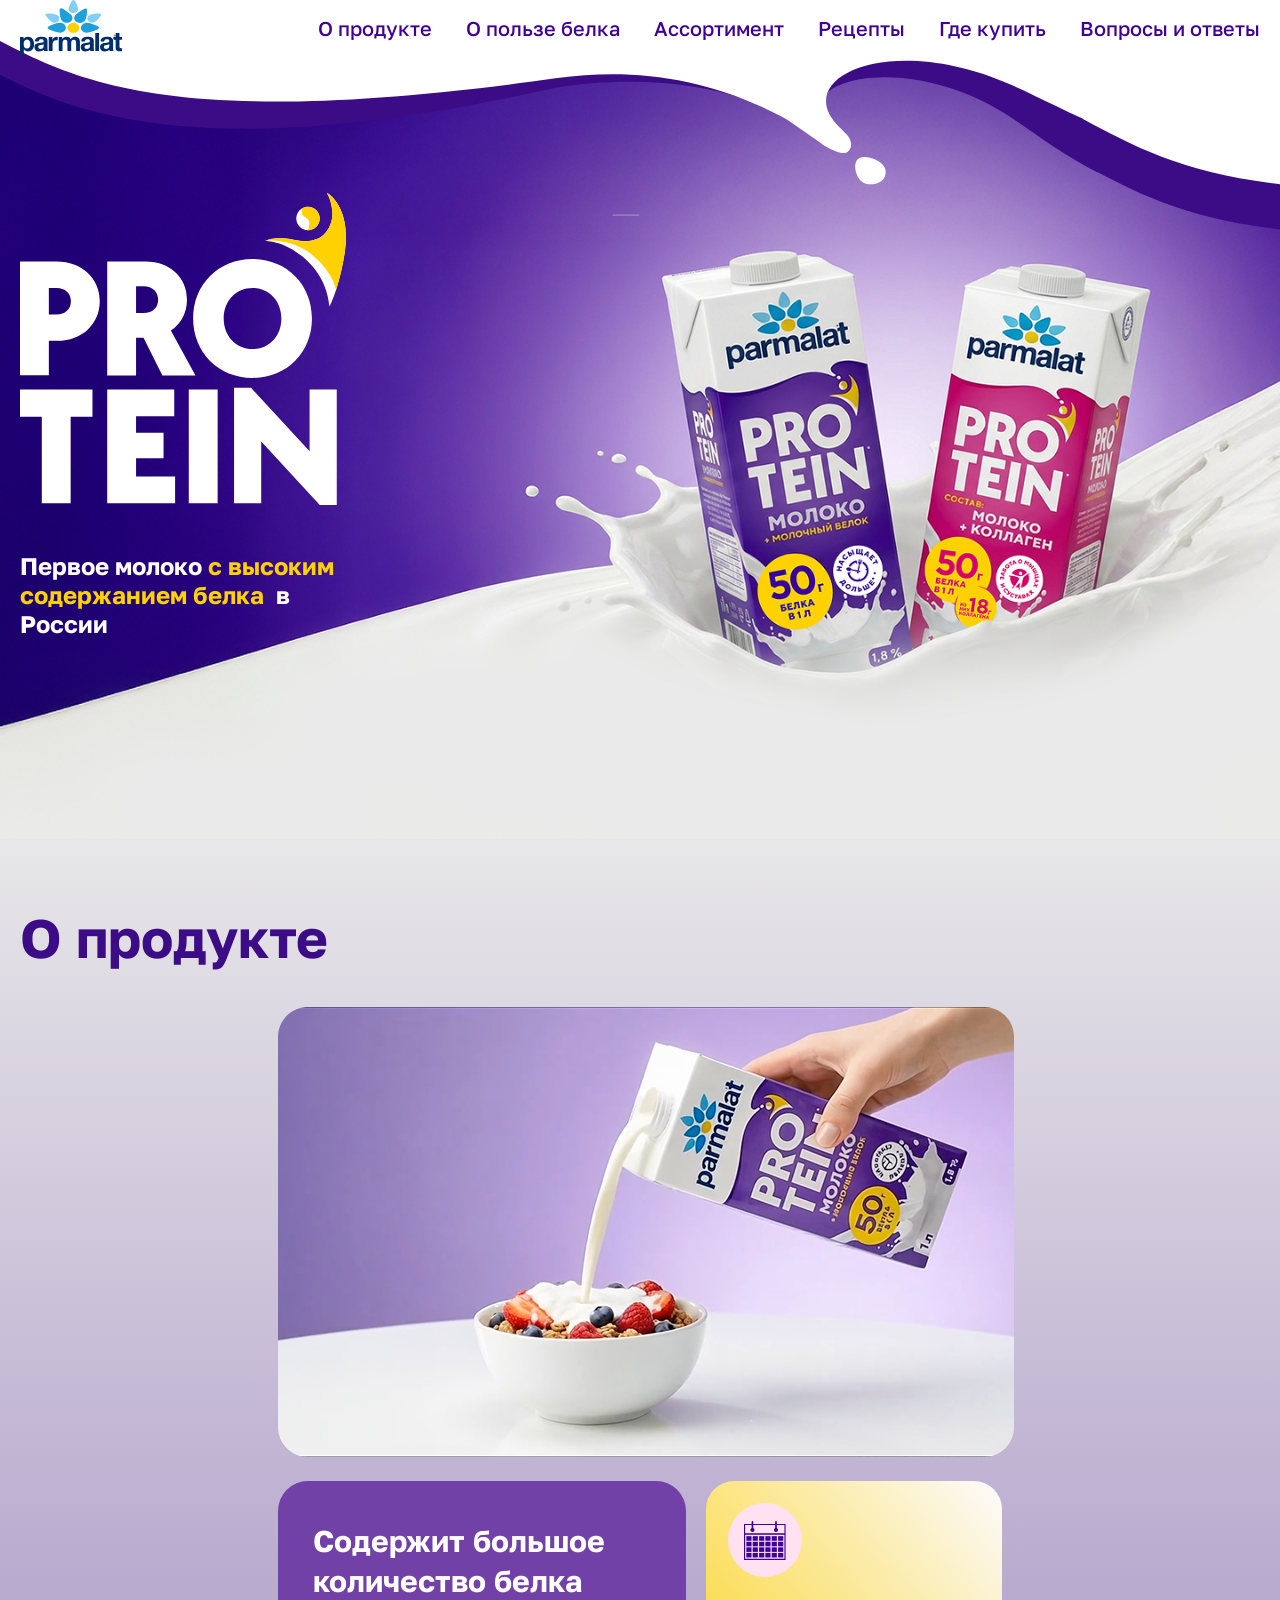
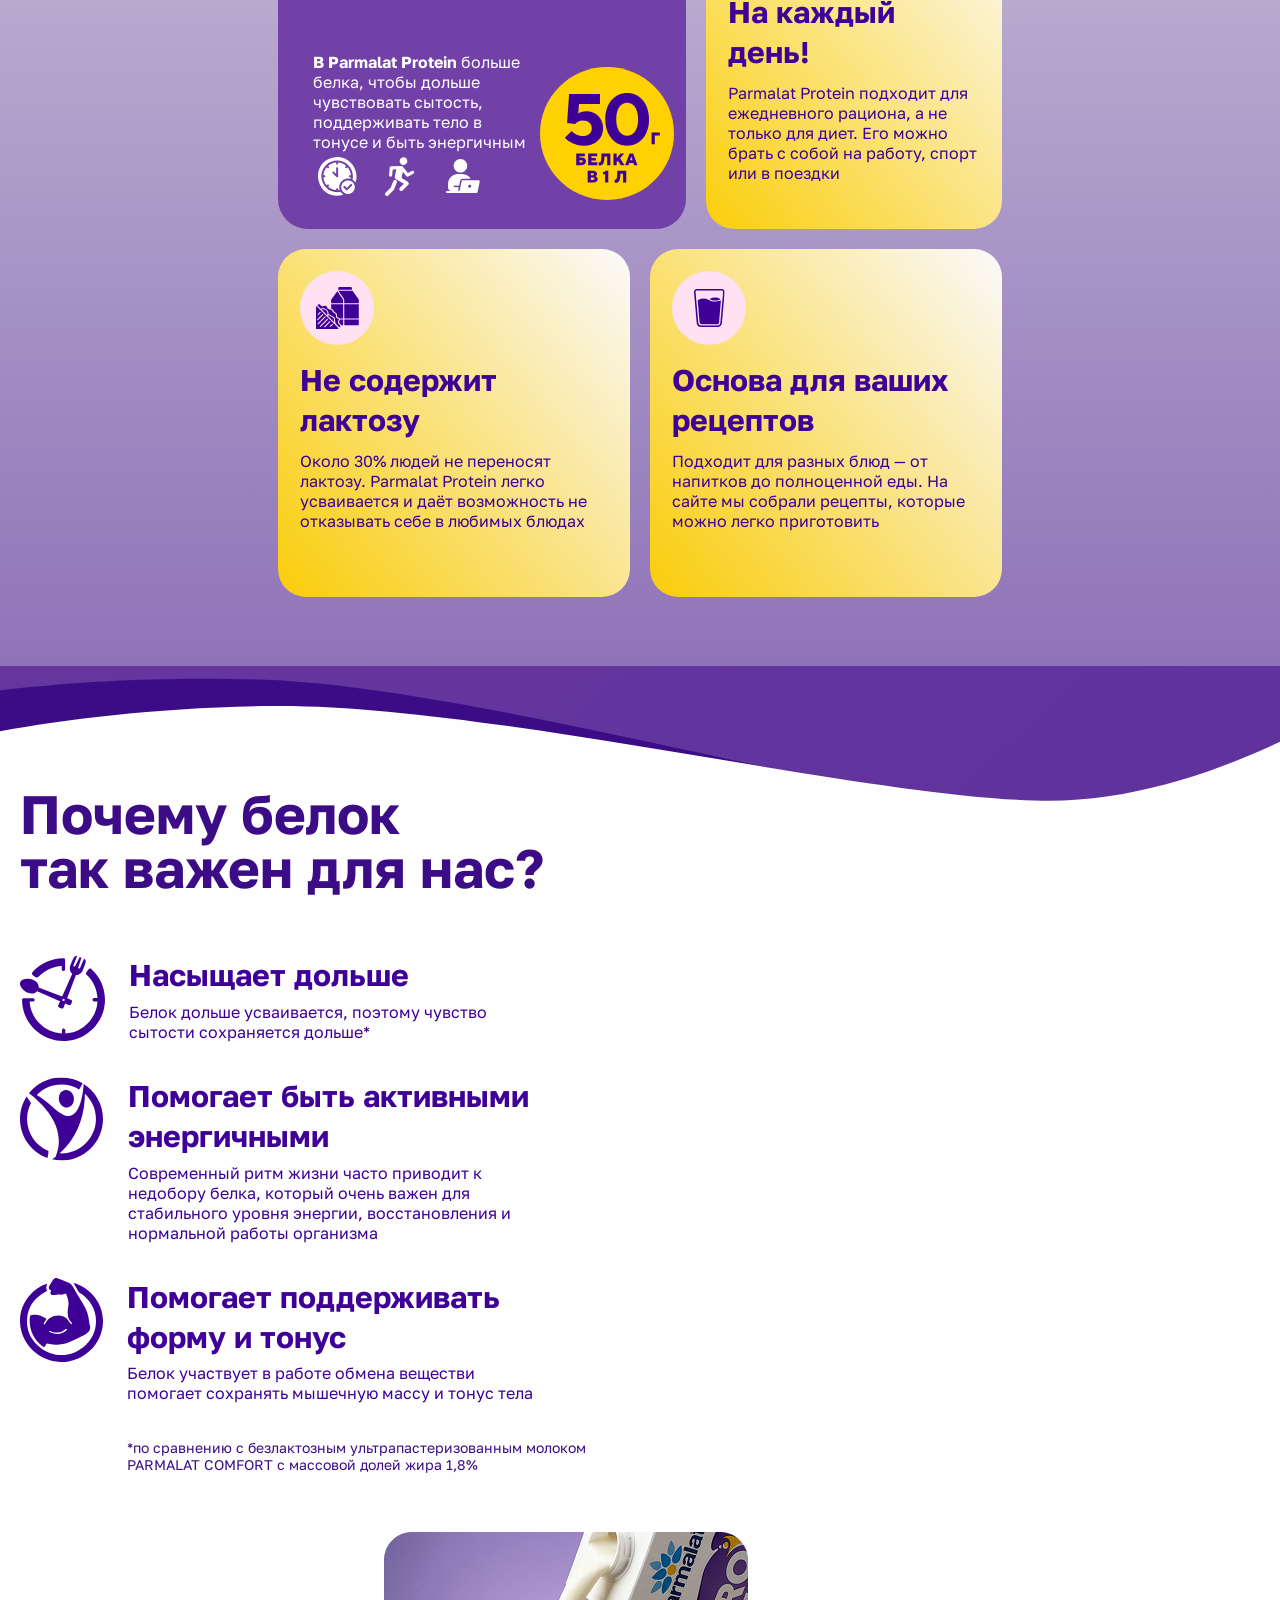
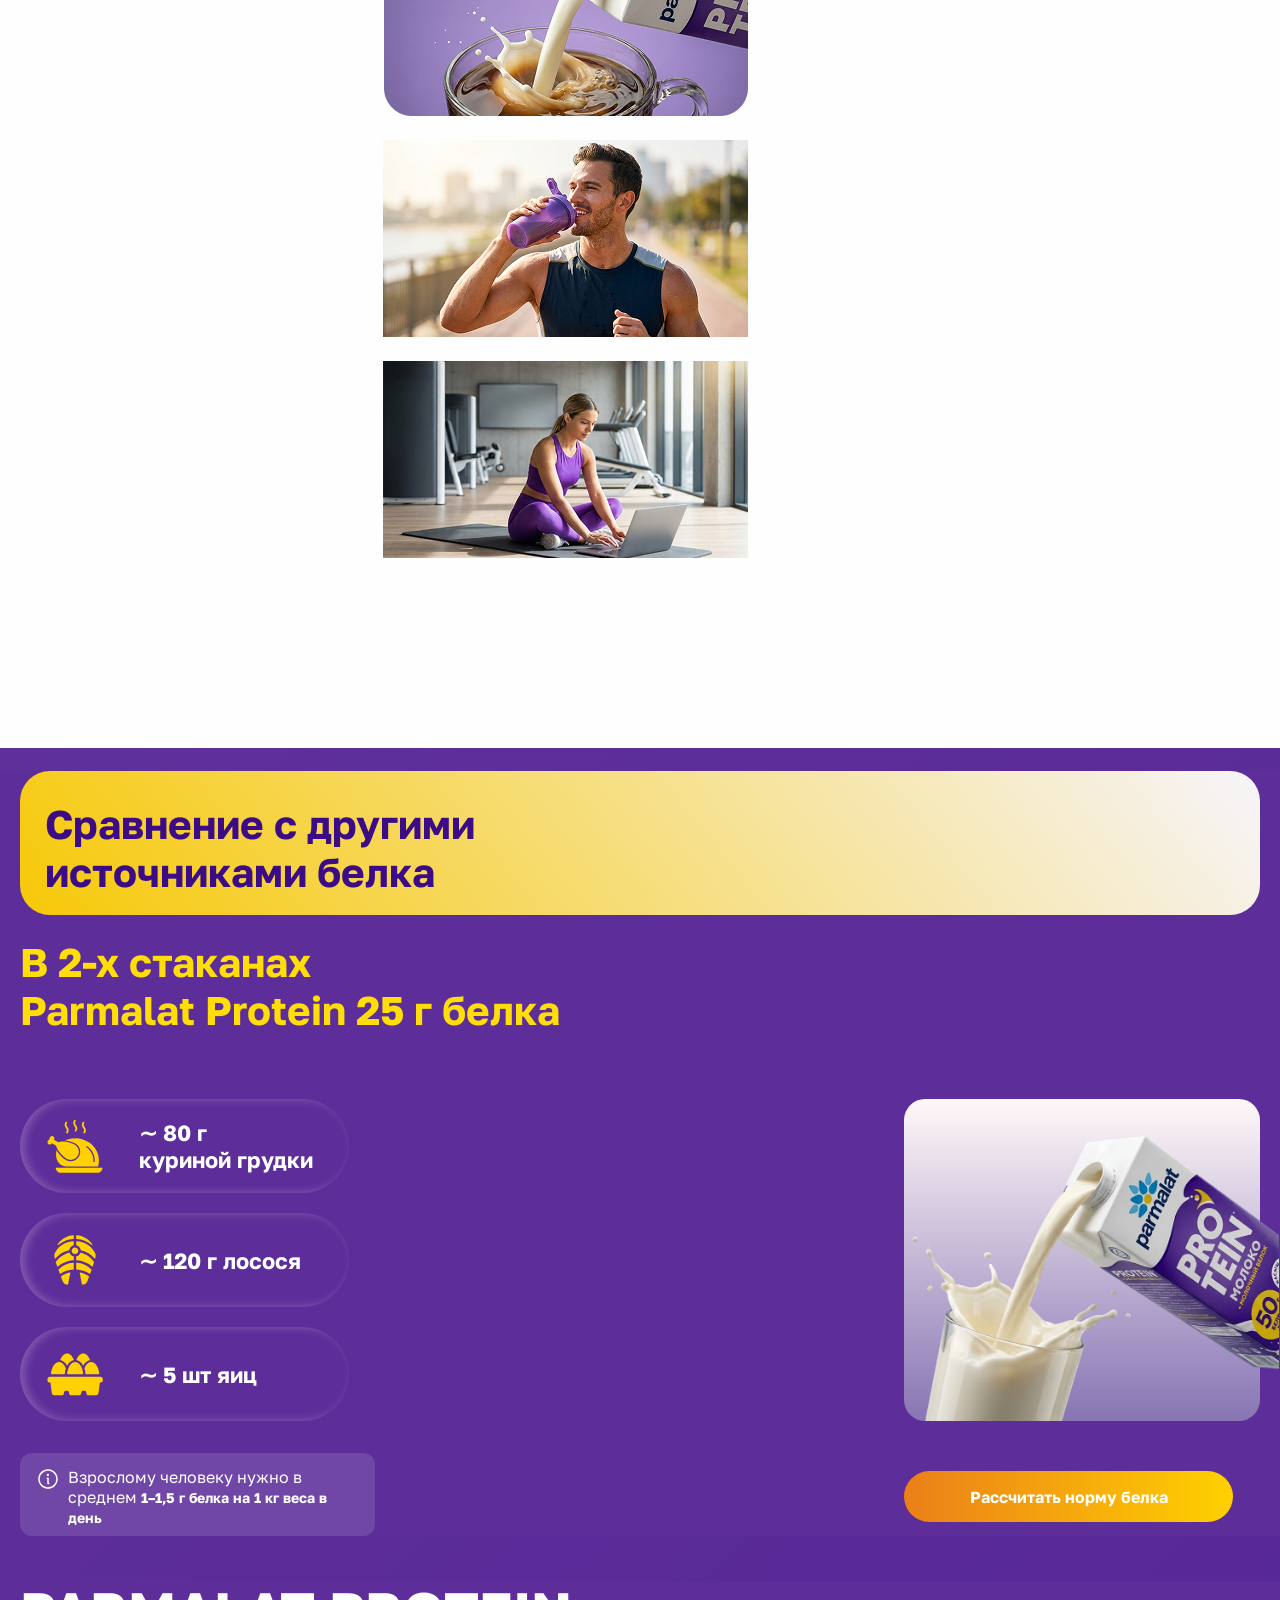
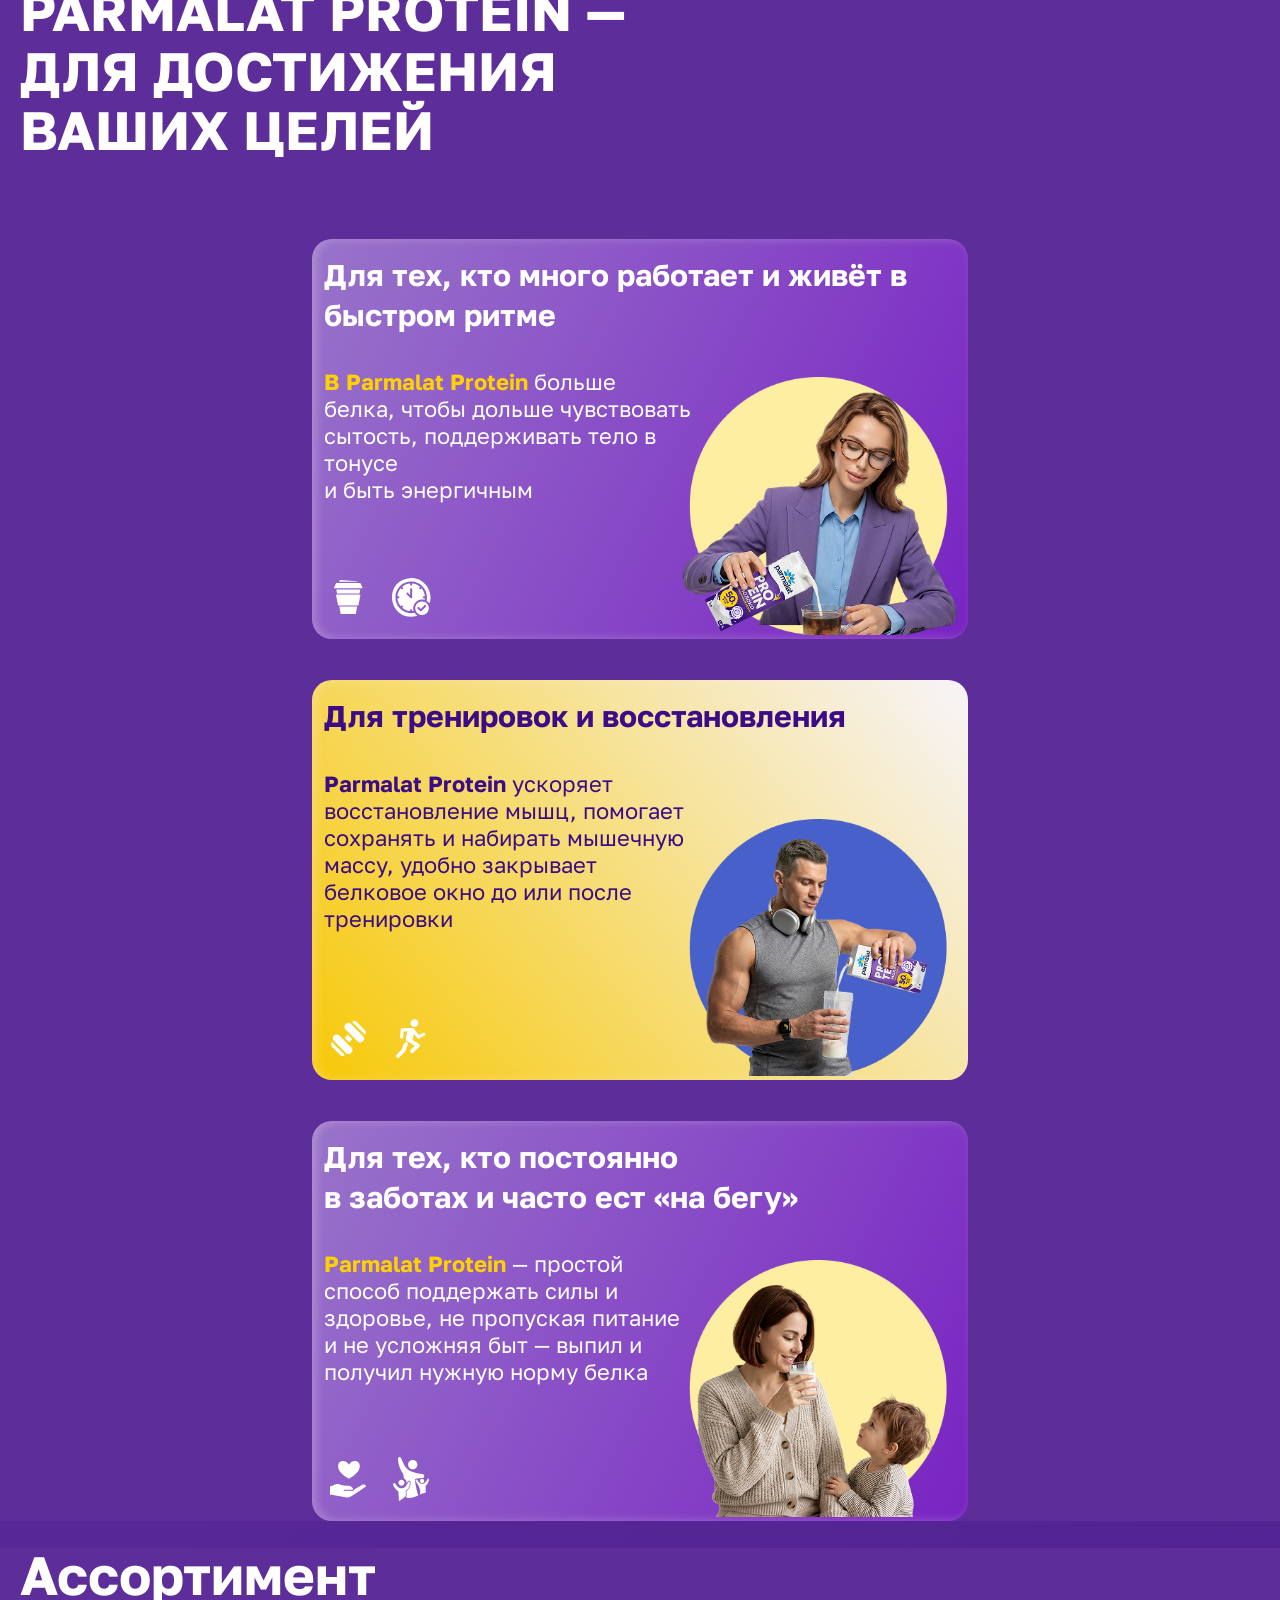
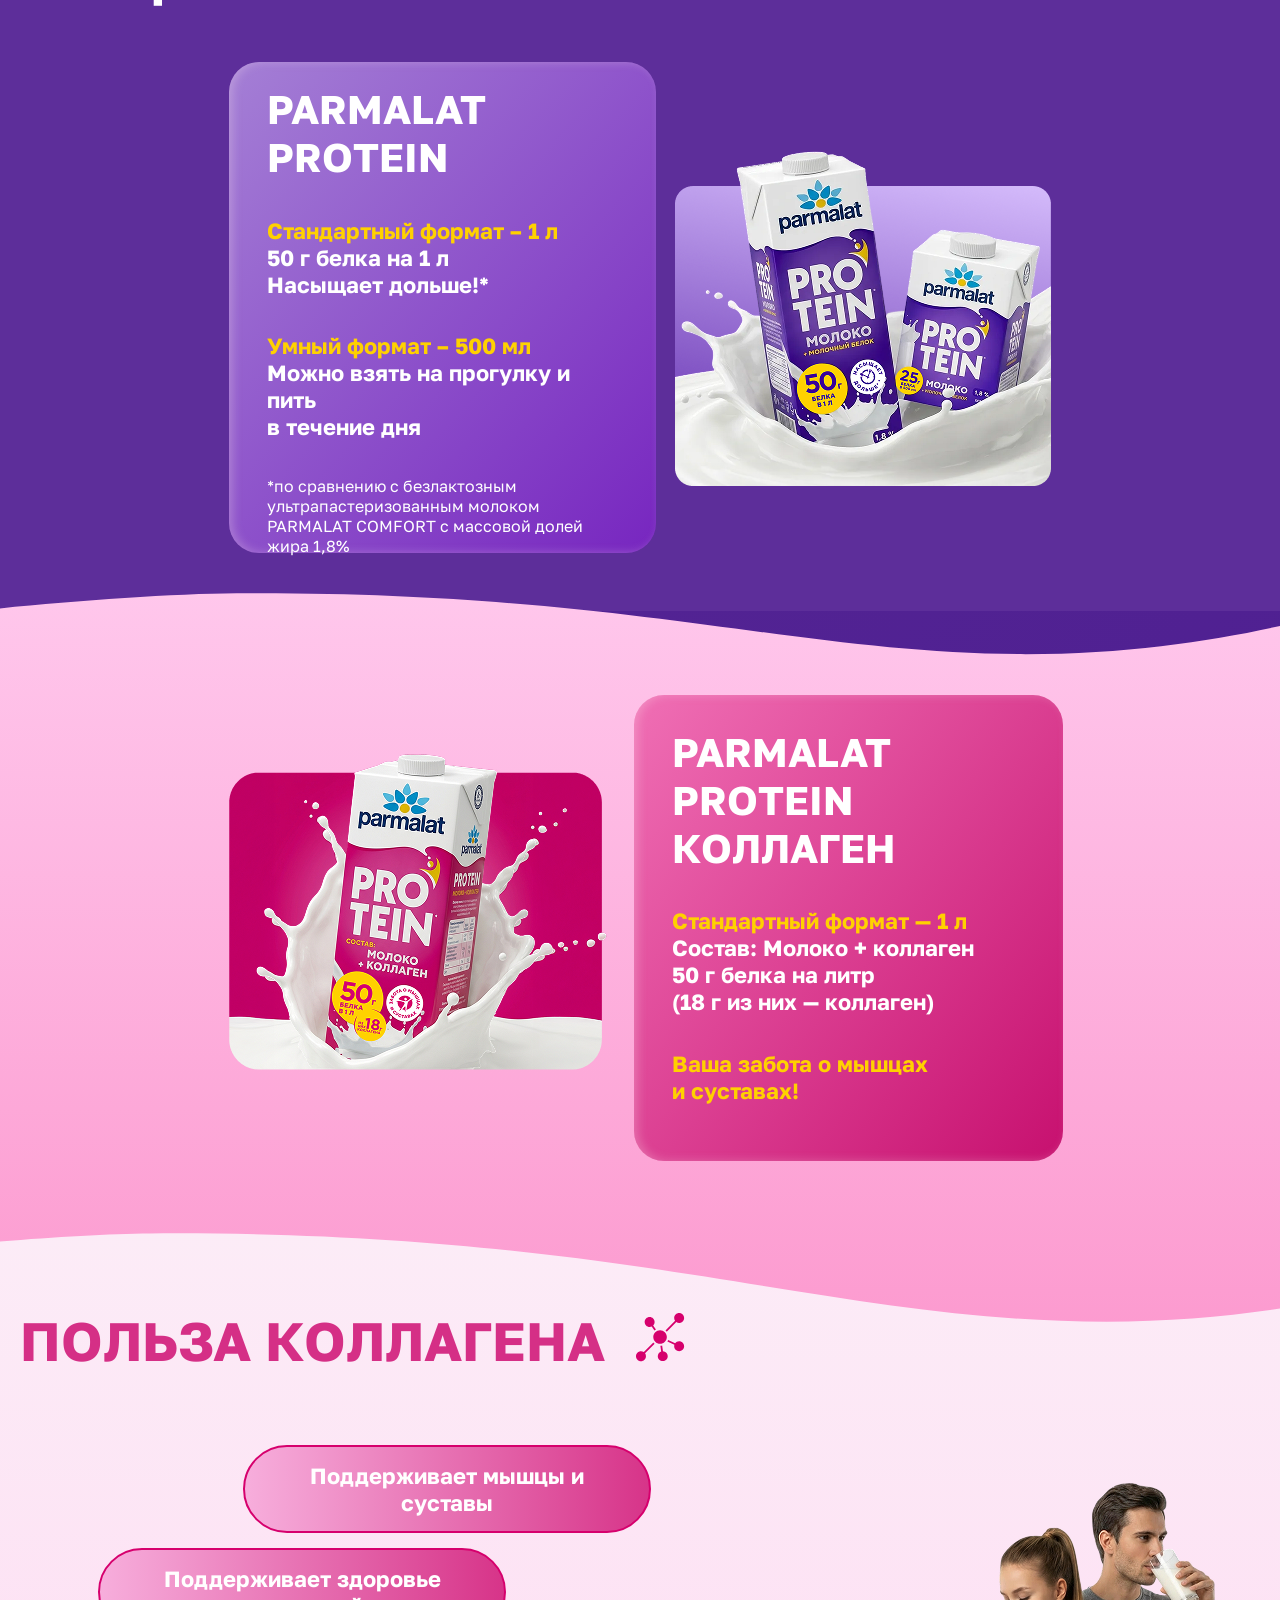
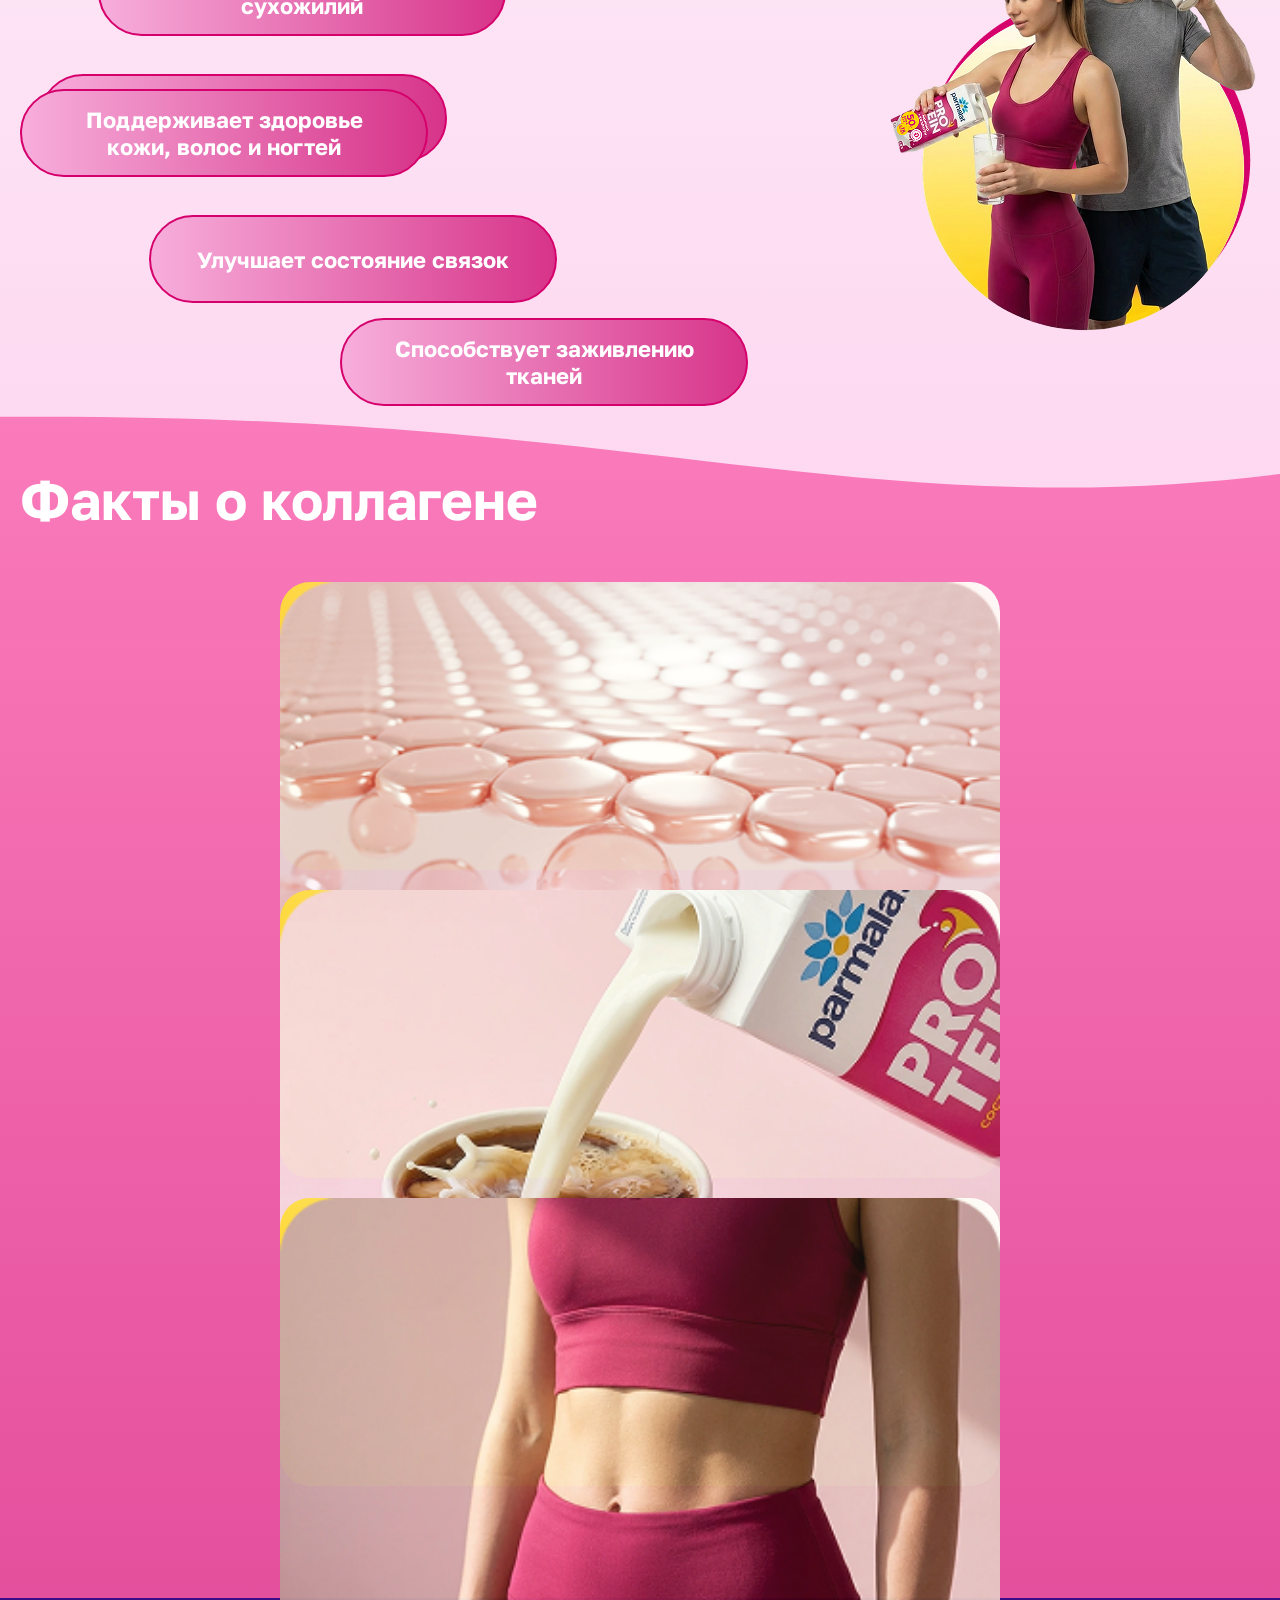
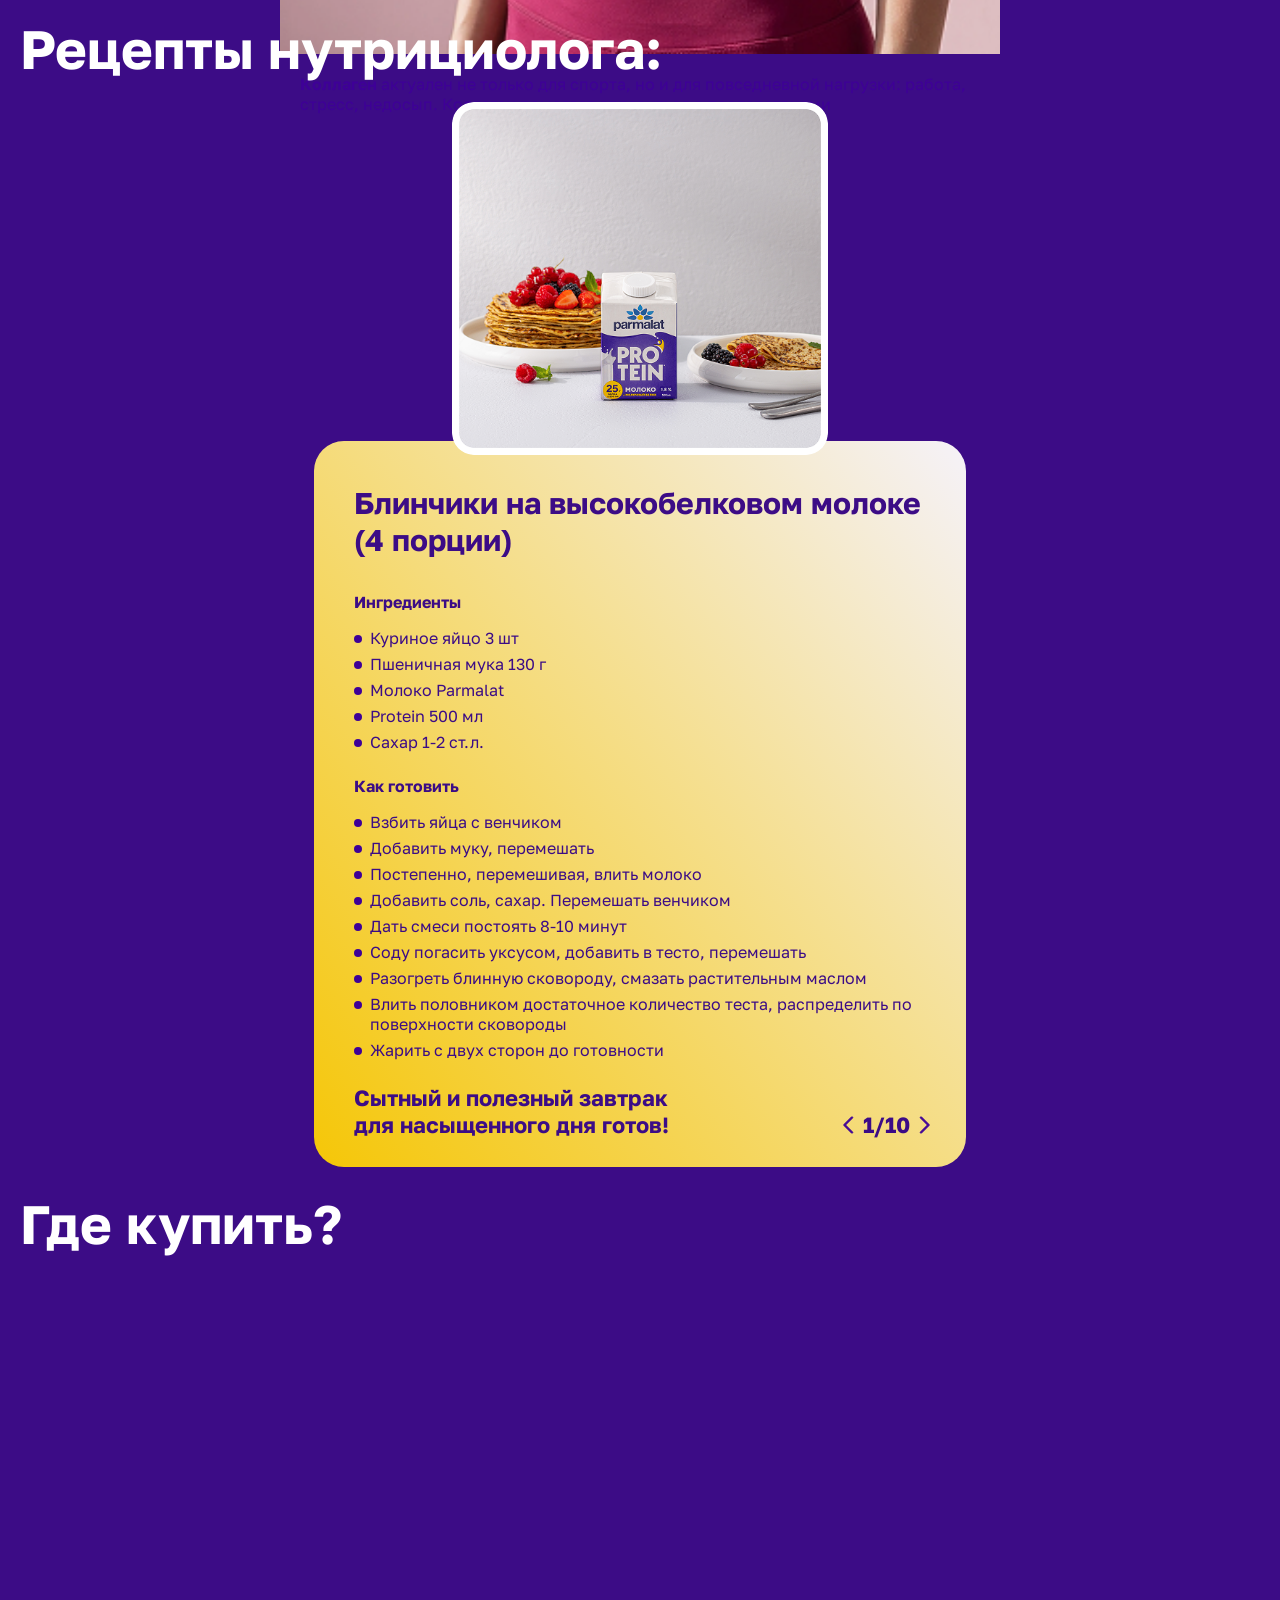
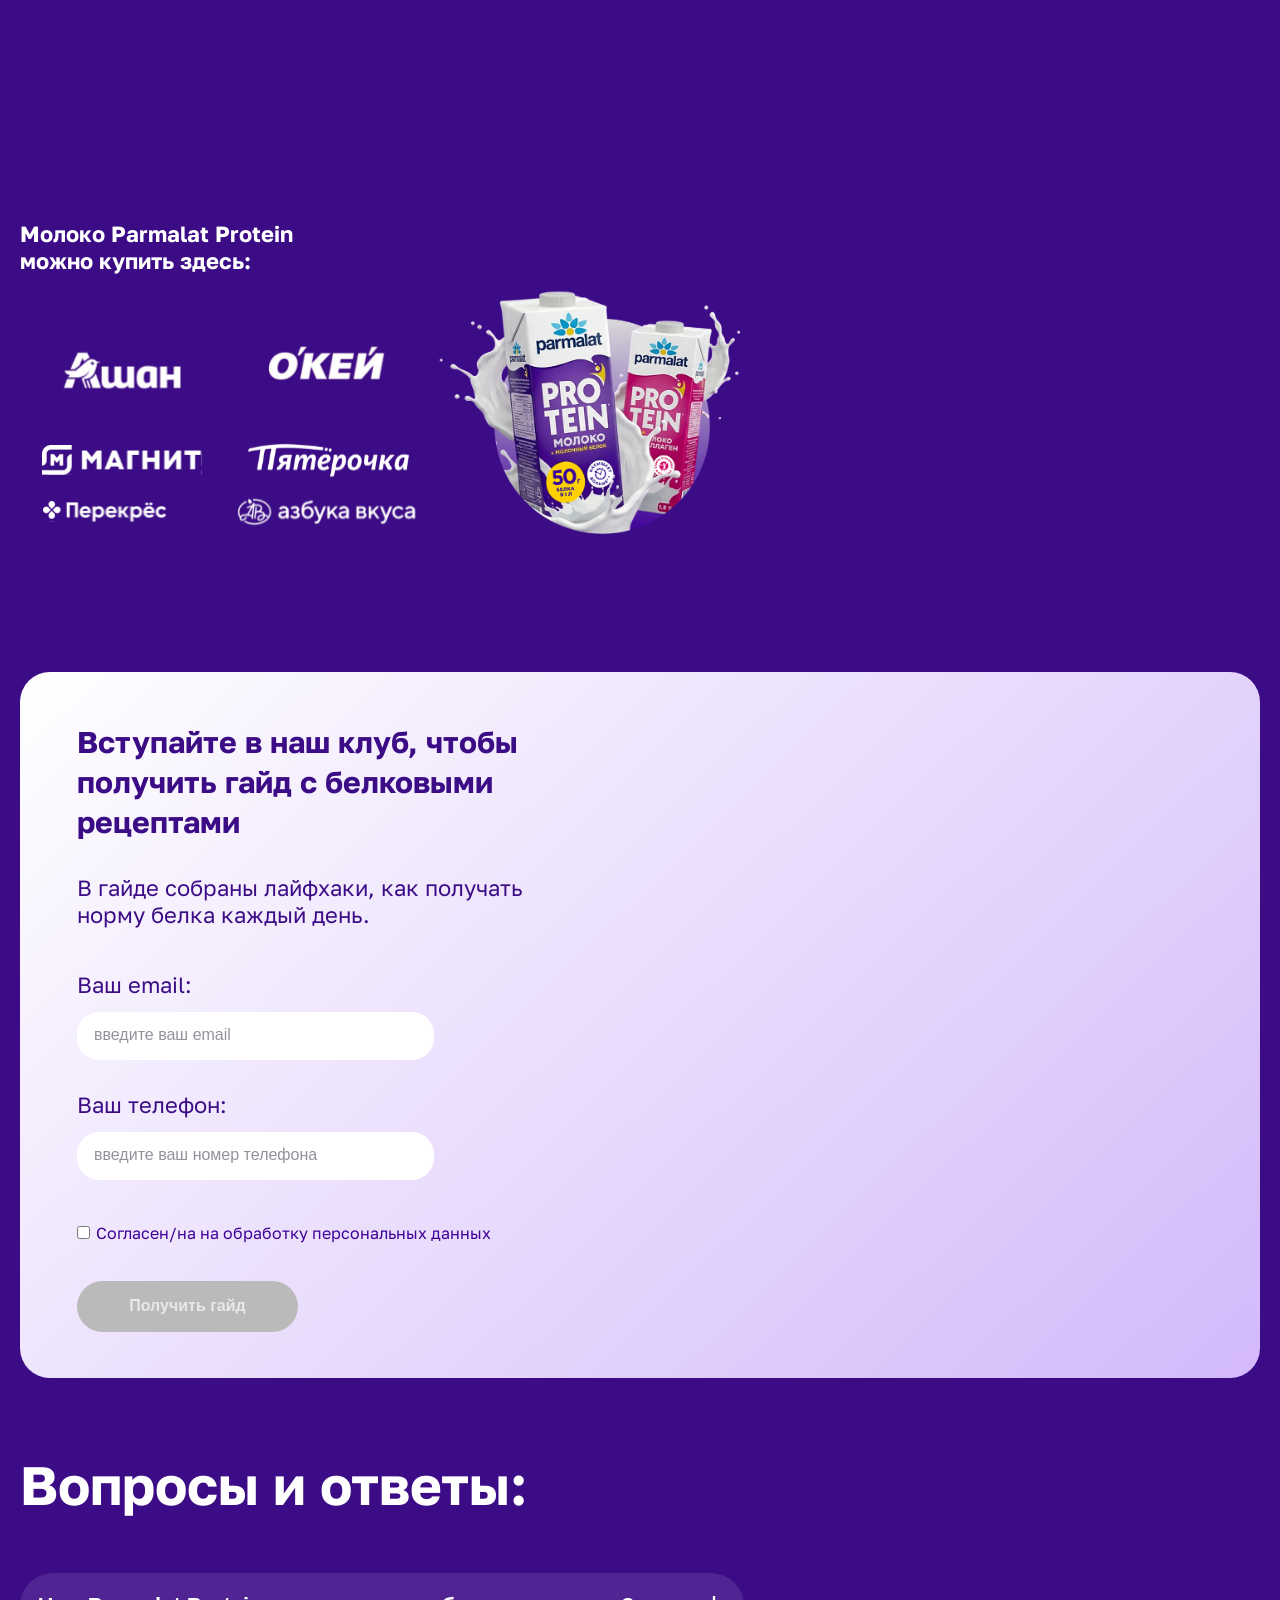
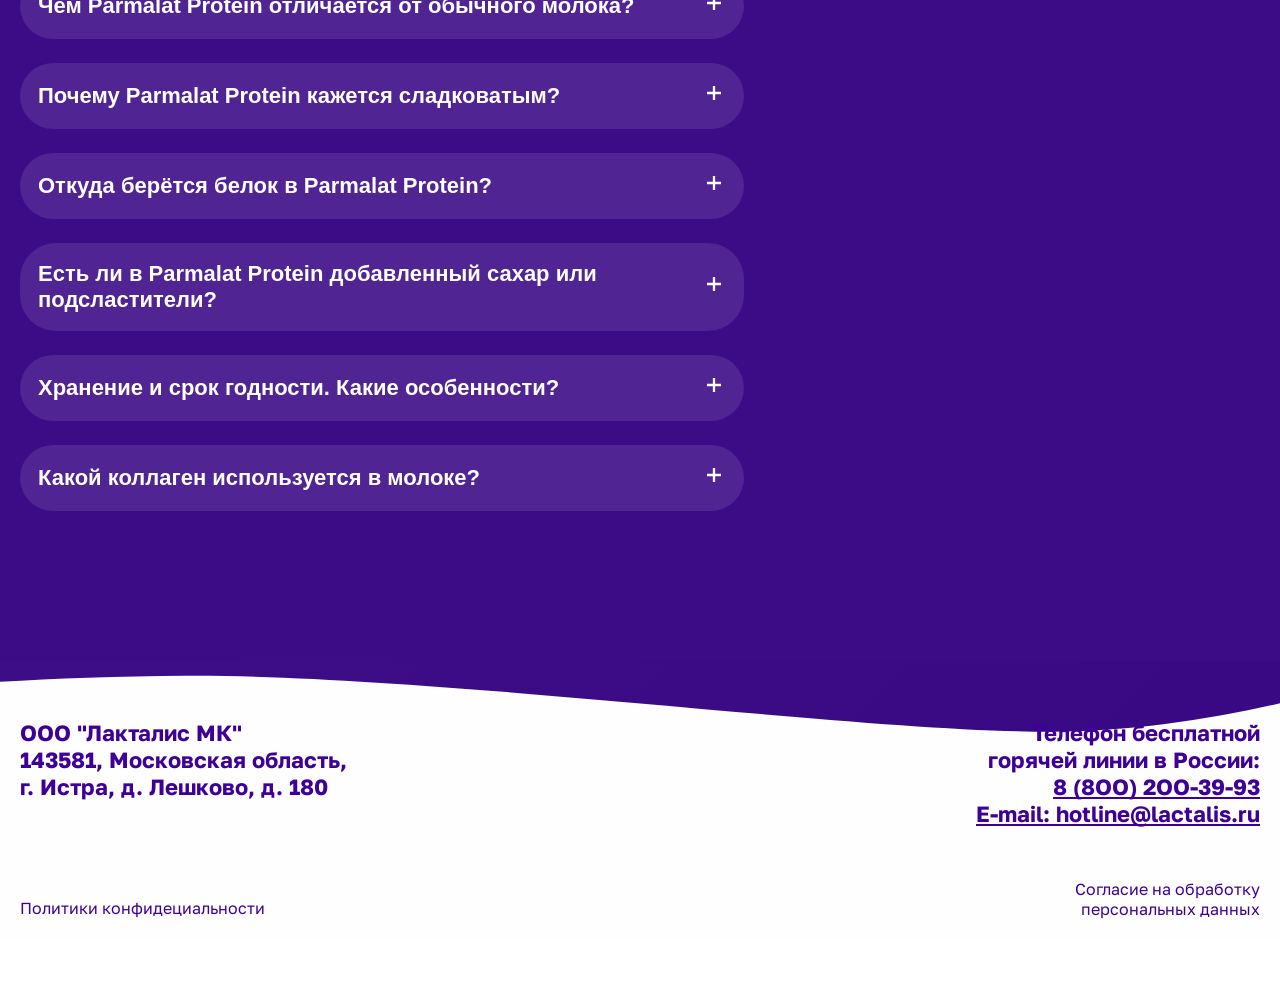
==== index.html @ b5b47047 "added some main 2" ====
<!DOCTYPE html>
<html lang="en">
<head>
    <meta charset="UTF-8">
    <meta name="viewport" content="width=device-width, initial-scale=1.0">
    <title>Parmalat</title>
    <link rel="preconnect" href="https://fonts.googleapis.com">
    <link rel="preconnect" href="https://fonts.gstatic.com" crossorigin>
    <link href="https://fonts.googleapis.com/css2?family=Golos+Text:wght@400..900&display=swap" rel="stylesheet">
    <link rel="stylesheet" href="global.css">
    <link rel="stylesheet" href="main.css">
    <link rel="stylesheet" href="https://cdn.jsdelivr.net/npm/swiper@11/swiper-bundle.min.css"/>
</head>
<body>
<header class="header">
    <div class="container">
        <img src="assets/images/header-logo.svg">
        <ul class="header-list">
            <li><a href="#about">О продукте</a></li>
            <li><a href="#why">О пользе белка</a></li>
            <li><a href="#assortment">Ассортимент</a></li>
            <li><a href="#recipes">Рецепты</a></li>
            <li><a href="#buy">Где купить</a></li>
            <li><a href="#faq">Вопросы и ответы</a></li>
        </ul>
    </div>
</header>
<main>
    <section class="main">
        <div class="container">
            <img src="assets/images/main-1.svg" alt="">
            <img class="main-header" src="assets/images/header-back.svg" alt="">
            <p class="main-desc">Первое молоко <span>с высоким содержанием белка</span>  в России</p>
        </div>
    </section>
    <section id="about" class="about">
        <div class="container">
            <h2 class="title">О продукте</h2>
            <div class="about-wrapper">
                <div class="about-content">
                    <div class="about-info">
                        <h3>Содержит большое количество белка</h3>
                        <p><span>В Parmalat Protein</span> больше белка, чтобы дольше чувствовать сытость, поддерживать
                            тело в тонусе и быть энергичным</p>
                        <ul class="about-icons">
                            <li><img src="assets/images/about-5.svg" alt=""></li>
                            <li><img src="assets/images/about-6.svg" alt=""></li>
                            <li><img src="assets/images/about-7.svg" alt=""></li>
                        </ul>
                        <img class="about-img" src="assets/images/about-4.svg" alt="">
                    </div>
                    <div>
                        <img src="assets/images/about-photo.png" alt="about-photo">
                    </div>
                </div>
                <ul class="about-list">
                    <div class="about-info__mob">
                        <h3>Содержит большое количество белка</h3>
                        <p><span>В Parmalat Protein</span> больше белка, чтобы дольше чувствовать сытость, поддерживать
                            тело в тонусе и быть энергичным</p>
                        <ul class="about-icons">
                            <li><img src="assets/images/about-5.svg" alt=""></li>
                            <li><img src="assets/images/about-6.svg" alt=""></li>
                            <li><img src="assets/images/about-7.svg" alt=""></li>
                        </ul>
                        <img class="about-img" src="assets/images/about-4.svg" alt="">
                    </div>

                    <li>
                        <img src="assets/images/about-1.svg">
                        <h3>На каждый день!</h3>
                        <p>Parmalat Protein подходит для ежедневного рациона, а не только для диет. Его можно брать с
                            собой
                            на работу, спорт или в поездки</p>
                    </li>
                    <li>
                        <img src="assets/images/about-2.svg">
                        <h3>Не содержит лактозу</h3>
                        <p>Около 30% людей не переносят лактозу. Parmalat Protein легко усваивается и даёт возможность
                            не
                            отказывать себе в любимых блюдах</p>
                    </li>
                    <li>
                        <img src="assets/images/about-3.svg">
                        <h3>Основа для ваших рецептов</h3>
                        <p>Подходит для разных блюд — от напитков до полноценной еды. На сайте мы собрали рецепты,
                            которые
                            можно легко приготовить</p>
                    </li>
                </ul>
            </div>
        </div>
    </section>
    <section id="why" class="why">
        <div class="container">
            <div class="why-wrapper">
                <div class="why-content">
                    <h2 class="title">Почему белок <br>так важен для нас?</h2>
                    <ul class="why-list">
                        <li>
                            <img src="assets/images/why-1.svg">
                            <div><h3>Насыщает дольше</h3>
                                <p>Белок дольше усваивается, поэтому чувство сытости сохраняется дольше*</p></div>
                        </li>
                        <li>
                            <img src="assets/images/why-2.svg">
                            <div><h3>Помогает быть активными энергичными</h3>
                                <p>Современный ритм жизни часто приводит к недобору белка, который очень важен для
                                    стабильного
                                    уровня энергии, восстановления
                                    и нормальной работы организма</p></div>
                        </li>
                        <li>
                            <img src="assets/images/why-3.svg">
                            <div><h3>Помогает поддерживать форму и тонус</h3>
                                <p>Белок участвует в работе обмена веществи помогает сохранять мышечную массу и тонус
                                    тела</p></div>
                        </li>
                    </ul>
                    <p class="why-desc__tablet">*по сравнению с безлактозным ультрапастеризованным молоком PARMALAT COMFORT с массовой
                        долей жира 1,8%</p>
                </div>
                <div class="why-images">
                    <picture>
                        <source media="(max-width: 767px)" srcset="assets/images/why-4.3.png">
                        <source media="(max-width: 1439px)" srcset="assets/images/why-4.2.png">
                        <source media="(max-width: 1919px)" srcset="assets/images/why-4.1.png">
                        <img src="assets/images/why-4.png" alt="recipe">
                    </picture>
                    <picture>
                        <source media="(max-width: 767px)" srcset="assets/images/why-5.3.png">
                        <source media="(max-width: 1439px)" srcset="assets/images/why-5.2.png">
                        <source media="(max-width: 1919px)" srcset="assets/images/why-5.1.png">
                        <img src="assets/images/why-5.png" alt="recipe">
                    </picture>
                    <picture>
                        <source media="(max-width: 767px)" srcset="assets/images/why-6.3.png">
                        <source media="(max-width: 1439px)" srcset="assets/images/why-6.2.png">
                        <source media="(max-width: 1919px)" srcset="assets/images/why-6.1.png">
                        <img src="assets/images/why-6.png" alt="recipe">
                    </picture>
                </div>
            </div>
            <p class="why-desc">*по сравнению с безлактозным ультрапастеризованным молоком PARMALAT COMFORT с массовой
                долей жира 1,8%</p>
        </div>
    </section>
    <section class="comparison">
        <div class="container">
            <div class="comparison-wrapper">
                <h2 class="comparison-title">Сравнение с другими <br> источниками белка</h2>
            </div>
            <h2 class="comparison-subtitle__tablet">В 2-х стаканах <br>Parmalat Protein 25 г белка </h2>

            <div class="comparison-info">
                <div class="comparison-content">
                    <h2 class="comparison-subtitle">В 2-х стаканах <br>Parmalat Protein 25 г белка </h2>
                    <ul class="comparison-list">
                        <li>
                            <img src="assets/images/comparison-1.svg">
                            <p>∼ 80 г<br>
                                куриной грудки</p>
                        </li>
                        <li>
                            <img src="assets/images/comparison-2.svg">
                            <p>∼ 120 г лосося</p>
                        </li>
                        <li>
                            <img src="assets/images/comparison-3.svg">
                            <p>∼ 5 шт яиц</p>
                        </li>
                    </ul>
                    <div class="comparison-desc">
                        <img src="assets/images/comparison-5.svg" alt="">
                        <p>Взрослому человеку нужно в среднем <span>1–1,5 г белка на 1 кг веса в день</span></p>
                    </div>
                    <a class="comparison-link__mob" href="#calculator">Рассчитать норму белка</a>

                </div>
                <div>
                    <div class="comparison-img">
                        <img src="assets/images/comparison-4.png" alt="">
                    </div>
                    <a class="comparison-link" href="#calculator">Рассчитать норму белка</a>
                </div>
            </div>
        </div>
    </section>
    <section class="aim">
        <div class="container">
            <h2 class="aim-title">Parmalat Protein — <span>для достижения ваших целей</span></h2>
            <div class="aim-wrapper">
                <div class="aim-block">
                    <picture>
                        <source media="(max-width: 767px)" srcset="assets/images/aim-7.png">
                        <source media="(max-width: 1439px)" srcset="assets/images/aim-7.png">
                        <img src="assets/images/aim-7.png" alt="recipe">
                    </picture>
                    <div class="aim-content">
                        <h3>Для тех, кто много работает и живёт в быстром ритме</h3>
                        <p><span>В Parmalat Protein</span> больше белка, чтобы дольше чувствовать сытость, поддерживать
                            тело в тонусе<br>и быть энергичным</p>
                        <div class="aim-icons">
                            <img src="assets/images/aim-1.svg" alt="">
                            <img src="assets/images/aim-2.svg" alt="">
                        </div>
                    </div>
                </div>
                <div class="aim-block">
                    <div class="aim-content">
                        <h3>Для тренировок и восстановления</h3>
                        <p><span>Parmalat Protein</span> ускоряет восстановление мышц, помогает сохранять и набирать
                            мышечную массу, удобно закрывает белковое окно до или после тренировки</p>
                        <div class="aim-icons">
                            <img src="assets/images/aim-3.svg" alt="">
                            <img src="assets/images/aim-4.svg" alt="">
                        </div>
                        <picture>
                            <source media="(max-width: 767px)" srcset="assets/images/aim-8.png">
                            <source media="(max-width: 1439px)" srcset="assets/images/aim-8.png">
                            <img src="assets/images/aim-8.png" alt="recipe">
                        </picture>
                    </div>
                </div>
                <div class="aim-block">
                    <picture>
                        <source media="(max-width: 767px)" srcset="assets/images/aim-9.png">
                        <source media="(max-width: 1439px)" srcset="assets/images/aim-9.png">
                        <img src="assets/images/aim-9.png" alt="recipe">
                    </picture>
                    <div class="aim-content">
                        <h3>Для тех, кто постоянно<br> в заботах и часто ест «на бегу»</h3>
                        <p><span>Parmalat Protein</span> — простой способ поддержать силы и здоровье, не пропуская
                            питание и не усложняя быт — выпил и получил нужную норму белка</p>
                        <div class="aim-icons">
                            <img src="assets/images/aim-5.svg" alt="">
                            <img src="assets/images/aim-6.svg" alt="">
                        </div>
                    </div>
                </div>
            </div>

        </div>
    </section>
    <section id="assortment" class="assortment">
        <div class="container">
            <h2 class="assortment-title">Ассортимент</h2>
            <div class="assortment-wrapper">
                <picture>
                    <source media="(max-width: 767px)" srcset="assets/images/assortment-1-2.png">
                    <source media="(max-width: 1439px)" srcset="assets/images/assortment-1-1.png">
                    <img src="assets/images/assortment-1.png" alt="recipe">
                </picture>
                <div class="assortment-info">
                    <h2>Parmalat Protein  </h2>
                    <div class="assortment-text"><p><span>Стандартный формат – 1 л</span> 50 г белка на 1 л<br>Насыщает дольше!*</p>
                        <p><span>Умный формат – 500 мл</span>Можно взять на прогулку и пить<br> в течение дня </p></div>
                    <p class="assortment-desc">*по сравнению с безлактозным ультрапастеризованным молоком PARMALAT COMFORT с массовой долей жира 1,8%</p>
                </div>

            </div>
        </div>
    </section>
    <section class="collagen">
        <div class="container">
            <div class="collagen-wrapper">
                <div class="collagen-info">
                    <h2>Parmalat Protein  КоллагеН </h2>
                    <p>Стандартный формат — 1 л <span>Состав: Молоко + коллаген<br>50 г белка на литр<br> (18 г из них —
                        коллаген)</span></p>
                    <p>Ваша забота о мышцах <br>и суставах!</p>
                </div>
                <picture>
                    <source media="(max-width: 767px)" srcset="assets/images/collagen-1.2.png">
                    <source media="(max-width: 1439px)" srcset="assets/images/collagen-1.1.png">
                    <img src="assets/images/collagen-1.png" alt="recipe">
                </picture>
            </div>
        </div>
    </section>
    <section class="benefits">
        <div class="container">
            <h2 class="benefits-title">Польза коллагена</h2>
            <div class="benefits-wrapper">
                <div class="benefits-block"><p>Поддерживает мышцы и суставы</p></div>
                <div class="benefits-block"><p>Поддерживает здоровье сухожилий</p></div>
                <div class="benefits-block"><p>Замедляет возрастные изменения</p></div>
                <div class="benefits-block"><p>Поддерживает здоровье кожи, волос и ногтей</p></div>
                <div class="benefits-block"><p>Улучшает состояние связок</p></div>
                <div class="benefits-block"><p>Способствует заживлению тканей</p></div>
                <picture>
                    <source media="(max-width: 767px)" srcset="assets/images/benefits-1.3.png">
                    <source media="(max-width: 1439px)" srcset="assets/images/benefits-1.2.png">
                    <source media="(max-width: 1919px)" srcset="assets/images/benefits-1.1.png">
                    <img src="assets/images/benefits-1.png" alt="recipe">
                </picture>
            </div>
        </div>
    </section>
    <section class="facts">
        <div class="container">

            <h2 class="title">Факты о коллагене</h2>
            <ul class="facts-list">
                <li>
                    <picture>
                        <source media="(max-width: 767px)" srcset="assets/images/facts-1.2.png">
                        <source media="(max-width: 1439px)" srcset="assets/images/facts-1.1.png">
                        <img src="assets/images/facts-1.png" alt="recipe">
                    </picture>
                    <p><span>Коллаген</span> — основной белок соединительной ткани, который действует как каркас,
                        скрепляющий клетки и придающий прочность всем системам</p>
                </li>
                <li>
                    <picture>
                        <source media="(max-width: 767px)" srcset="assets/images/facts-2.2.png">
                        <source media="(max-width: 1439px)" srcset="assets/images/facts-2.1.png">
                        <img src="assets/images/facts-2.png" alt="recipe">
                    </picture>
                    <p><span>Коллаген</span> при переваривании в желудке расщепляется на аминокислоты, которые затем
                        используются там, где организм больше всего нуждается в белке</p>
                </li>
                <li>
                    <picture>
                        <source media="(max-width: 767px)" srcset="assets/images/facts-3.2.png">
                        <source media="(max-width: 1439px)" srcset="assets/images/facts-3.1.png">
                        <img src="assets/images/facts-3.png" alt="recipe">
                    </picture>
                    <p><span>Коллаген</span> актуален не только для спорта, но и для повседневной нагрузки: работа,
                        стресс, недосып. Коллаген помогает справиться с последствиями</p>
                </li>
            </ul>
        </div>
    </section>
    <section id="recipes" class="recipes">
        <div class="container">
            <h2 class="recipe-title">Рецепты нутрициолога:</h2>
            <div class="swiper recipe-slider">
                <div class="swiper-wrapper">

                    <div class="swiper-slide">
                        <div class="recipe-card">
                            <div class="recipe-image">
                                <img src="assets/images/recipes-1.png" alt="">
                            </div>

                            <div class="recipe-content">
                                <h3>Блинчики на высокобелковом молоке (4 порции)</h3>

                                <h4>Ингредиенты</h4>
                                <ul>
                                    <li>Куриное яйцо 3 шт</li>
                                    <li>Пшеничная мука 130 г</li>
                                    <li>Молоко Parmalat</li>
                                    <li>Protein 500 мл</li>
                                    <li>Сахар 1-2 ст.л.</li>
                                </ul>

                                <h4>Как готовить</h4>
                                <ul>
                                    <li>Взбить яйца с венчиком</li>
                                    <li>Добавить муку, перемешать</li>
                                    <li>Постепенно, перемешивая, влить молоко</li>
                                    <li>Добавить соль, сахар. Перемешать венчиком</li>
                                    <li>Дать смеси постоять 8-10 минут</li>
                                    <li>Соду погасить уксусом, добавить в тесто, перемешать</li>
                                    <li>Разогреть блинную сковороду, смазать растительным маслом</li>
                                    <li>Влить половником достаточное количество теста, распределить по поверхности
                                        сковороды
                                    </li>
                                    <li>Жарить с двух сторон до готовности</li>
                                </ul>
                                <p>Сытный и полезный завтрак для насыщенного дня готов!</p>
                            </div>
                        </div>
                    </div>
                    <div class="swiper-slide">
                        <div class="recipe-card">
                            <div class="recipe-image">
                                <img src="assets/images/recipes-2.png" alt="">
                            </div>

                            <div class="recipe-content">
                                <h3>Смузи с чечевицей и шоколадом</h3>

                                <h4>Ингредиенты</h4>
                                <ul>
                                    <li>Молоко – 250 мл</li>
                                    <li>Банан – 100 г</li>
                                    <li>Отварная чечевица – 50 г</li>
                                    <li>Шоколад – 50 г</li>
                                </ul>

                                <h4>Как готовить</h4>
                                <ul>
                                    <li>В блендере смешать все ингредиенты</li>
                                    <li>Взбейте</li>
                                    <li>Перелейте в бокал</li>
                                    <li>Украсьте сверху натертым шоколадом или чем-то по желанию</li>
                                </ul>
                                <p>Можно наслаждаться полезным напитком!</p>
                            </div>
                        </div>
                    </div>
                    <div class="swiper-slide">
                        <div class="recipe-card">
                            <div class="recipe-image">
                                <img src="assets/images/recipes-3.png" alt="">
                            </div>

                            <div class="recipe-content">
                                <h3>Омлет с высокобелковым молоком и сыром Камамбер и грибами (4 порции)</h3>

                                <h4>Ингредиенты</h4>
                                <div class="recipe-wrapper">
                                    <ul class="recipe-list">
                                        <li>Куриное яйцо 8 шт.</li>
                                        <li>Молоко Parmalat Protein 250 мл</li>
                                        <li>Пшеничная мука 1 ст.л.</li>
                                        <li>Шампиньоны свежие 250 г</li>
                                        <li>Свежая зелень</li>
                                    </ul>
                                    <ul>
                                        <li>Сливочное масло Parmalat<br>
                                            82,5 % 40 г
                                        </li>
                                        <li>Черный перец молотый</li>
                                        <li>Молоко Parmalat</li>
                                        <li>Соль</li>
                                    </ul>
                                </div>

                                <h4>Как готовить</h4>
                                <ul>
                                    <li>Камамбер разрезать на 12 ломтиков.</li>
                                    <li>Шампиньоны очистить, нарезать ломтиками среднего размера</li>
                                    <li>На сковороде разогреть сливочное масло. Жарить шампиньоны, аккуратно помешивая,
                                        10 - 12 минут. Приправить солью
                                    </li>
                                    <li>В миске взбить венчиком яйца. Добавить молоко, приправить солью, перемешать,
                                        затем добавить муку и снова взбить венчиком. Перелить смесь в мерную емкость
                                    </li>
                                    <li>Жарить омлеты на сковороде порционно, каждый раз смазывая сковороду 
                                        растительным маслом и вливая 1\4 молочной смеси
                                    </li>
                                    <li>Выложить омлет на тарелку верхней стороной вниз. Выложить на каждый омлет 1\4
                                        грибов и 3 ломтика сыра. Приправить черным молотым перцем. Завернуть в рулет
                                    </li>
                                    <li>При подаче декорировать свежей зеленью</li>
                                </ul>
                            </div>
                        </div>
                    </div>
                    <div class="swiper-slide">
                        <div class="recipe-card">
                            <div class="recipe-image">
                                <img src="assets/images/recipes-4.png" alt="">
                            </div>

                            <div class="recipe-content">
                                <h3>Смузи для активного дня</h3>
                                <p class="recipe-desc">Для завтрака, после тренировки или быстрого перекуса на бегу </p>

                                <h4>Ингредиенты</h4>
                                <ul>
                                    <li>250 мл Parmalat Protein</li>
                                    <li>1 банан</li>
                                    <li>Горсть замороженных ягод (клубника / черника)</li>
                                    <li>1 ч. л. мёда или финикового сиропа — по желанию</li>
                                </ul>

                                <h4>Как готовить</h4>
                                <ul>
                                    <li>Сложите всё в блендер</li>
                                    <li>Взбивайте в течение 20–30 секунд</li>
                                    <li>Готово — лучше выпить сразу</li>
                                </ul>
                                <p>Можно наслаждаться полезным напитком!</p>
                            </div>
                        </div>
                    </div>
                    <div class="swiper-slide">
                        <div class="recipe-card">
                            <div class="recipe-image">
                                <img src="assets/images/recipes-5.png" alt="">
                            </div>

                            <div class="recipe-content">
                                <h3>Латте арахисовый с шоколадом</h3>

                                <h4>Ингредиенты</h4>
                                <ul>
                                    <li>Молоко – 250 мл</li>
                                    <li>Кофе – 60 мл</li>
                                    <li>Шоколад – 30 г</li>
                                    <li>Арахисовая паста – 30 г</li>
                                    <li>Украсить дробленными орехами – 1 г</li>
                                </ul>

                                <h4>Как готовить</h4>
                                <ul>
                                    <li>Приготовьте кофе любимым способом. <br>В молоко добавьте арахисовую пасту,
                                        нагрейте до температуры 65 градусов и взбейте его с образованием плотной пены
                                    </li>
                                    <li>Взбивать молоко можно ручным миксером, форсункой в кофемашине, автоматическим
                                        капучинатором или френч – прессом
                                    </li>
                                    <li>В кружку налейте растопленный шоколад и взбитое молоко. Сверху влейте
                                        приготовленный кофе
                                    </li>
                                </ul>
                                <p>Наслаждайтесь латте!</p>
                            </div>
                        </div>
                    </div>
                    <div class="swiper-slide">
                        <div class="recipe-card">
                            <div class="recipe-image">
                                <img src="assets/images/recipes-6.png" alt="">
                            </div>

                            <div class="recipe-content">
                                <h3>Паннакотта на высокобелковом молоке 4 порции </h3>

                                <h4>Ингредиенты</h4>
                                <div class="recipe-wrapper">
                                    <ul>
                                        <li>Молоко Parmalat Protein 300 мл</li>
                                        <li>Сливки 35% Parmalat 180 мл</li>
                                        <li>Желатин в пластинах 12 г</li>
                                        <li>Ванильный сахар 40 г</li>
                                        <li>Сахарная пудра 30 г</li>

                                    </ul>
                                    <ul>
                                        <li>Клубника свежая или свежемороженая 120г</li>
                                        <li>Свежая мята</li>
                                    </ul>
                                </div>

                                <h4>Как готовить</h4>
                                <ul>
                                    <li>Залить желатин холодной водой и оставить на 3-5 минут. Не допустить полного
                                        растворения! 
                                    </li>
                                    <li>Молоко, сливки и ванильный сахар смешать в сотейнике. Нагреть смесь до
                                        температуры около 80˚С.
                                    </li>
                                    <li>Аккуратно отжать воду из размокшего желатина и добавить его в молочную смесь.
                                        Хорошо перемешать.
                                    </li>
                                    <li>Смесь распределить по порционным стаканчикам или креманкам. Охладить при
                                        комнатной температуре, поместить для застывания в холодильник
                                    </li>
                                    <li>Жарить омлеты на сковороде порционно, каждый раз смазывая сковороду 
                                        растительным маслом и вливая 1\4 молочной смеси
                                    </li>
                                    <li>Клубнику и сахарную пудру взбить блендером, равномерно распределить по
                                        поверхности панакотты
                                    </li>
                                    <li>При подаче десерт декорировать веточками мяты.</li>

                                </ul>
                            </div>
                        </div>
                    </div>
                    <div class="swiper-slide">
                        <div class="recipe-card">
                            <div class="recipe-image">
                                <img src="assets/images/recipes-7.png" alt="">
                            </div>

                            <div class="recipe-content">
                                <h3>Смузи с арахисовой пастой</h3>

                                <h4>Ингредиенты</h4>
                                <ul>
                                    <li>Молоко – 250 мл</li>
                                    <li>Банан – 100 г</li>
                                    <li>Творог – 50 г</li>
                                    <li>Арахисовая паста – 30 г</li>
                                    <li>Корица – 1 г</li>
                                    <li>Украсить лепестками миндаля (можно любые орехи)</li>
                                </ul>

                                <h4>Как готовить</h4>
                                <ul>
                                    <li>В блендере смешать все ингредиенты</li>
                                    <li>Взбить</li>
                                    <li>Перелить в бокал</li>
                                    <li>Украсить сверху лепестками миндаля или любыми орехами</li>
                                </ul>
                                <p>Напиток, чтобы быть полным сил готов!</p>
                            </div>
                        </div>
                    </div>
                    <div class="swiper-slide">
                        <div class="recipe-card">
                            <div class="recipe-image">
                                <img src="assets/images/recipes-8.png" alt="">
                            </div>

                            <div class="recipe-content">
                                <h3>Капучино</h3>

                                <h4>Ингредиенты</h4>
                                <ul>
                                    <li>Молоко – 180 мл</li>
                                    <li>Кофе – 30 мл</li>
                                </ul>

                                <h4>Как готовить</h4>
                                <ul>
                                    <li>Приготовьте кофе любимым способом</li>
                                    <li>Нагрейте молоко до температуры 65 градусов и взбейте его с образованием плотной
                                        пены
                                    </li>
                                    <li>Взбивать молоко можно ручным миксером, форсункой в кофемашине, автоматическим
                                        капучинатором или френч – прессом
                                    </li>
                                    <li>Влейте молоко в кофе</li>
                                </ul>
                                <p>Наслаждайтесь капучино!</p>
                            </div>
                        </div>
                    </div>
                    <div class="swiper-slide">
                        <div class="recipe-card">
                            <div class="recipe-image">
                                <img src="assets/images/recipes-9.png" alt="">
                            </div>

                            <div class="recipe-content">
                                <h3>Смузи с манго</h3>

                                <h4>Ингредиенты</h4>
                                <ul>
                                    <li>Молоко – 250 мл</li>
                                    <li>Банан – 100 г</li>
                                    <li>Манго – 30 г</li>
                                    <li>Чиа – 10 г</li>
                                </ul>

                                <h4>Как готовить</h4>
                                <ul>
                                    <li>В блендере смешать банан, 150 мл молока и семена чиа</li>
                                    <li>Выложить нижний слой</li>
                                    <li>Затем в блендере смешать 100 мл молока и манго</li>
                                    <li>Выложить второй слой</li>
                                    <li>Подождать 10 минут, что бы семена чиа набухли</li>
                                </ul>
                                <p>Смузи для тропического настроения готов!</p>
                            </div>
                        </div>
                    </div>
                    <div class="swiper-slide">
                        <div class="recipe-card">
                            <div class="recipe-image">
                                <img src="assets/images/recipes-10.png" alt="">
                            </div>

                            <div class="recipe-content">
                                <h3>Ягодный смузи</h3>

                                <h4>Ингредиенты</h4>
                                <ul>
                                    <li>Молоко – 250 мл</li>
                                    <li>Творог – 50 г</li>
                                    <li>Ягоды замороженные (клубника, черника, малина) – 100 г</li>
                                </ul>

                                <h4>Как готовить</h4>
                                <ul>
                                    <li>В блендере смешать творог, 150 мл молока и семена конопли</li>
                                    <li>Выложить нижний слой.</li>
                                    <li>Затем в блендере смешать 100 мл молока и замороженные ягоды</li>
                                    <li>Выложить второй слой</li>
                                </ul>
                                <p>Напиток для сил и энергии готов!</p>
                            </div>
                        </div>
                    </div>

                </div>

                <div class="recipe-nav">
                    <button class="recipe-prev" type="button" aria-label="Предыдущий слайд">
                        <svg width="24" height="24" viewBox="0 0 24 24" fill="none" xmlns="http://www.w3.org/2000/svg">
                            <path d="M15.5303 5.03033C15.671 4.88968 15.75 4.69891 15.75 4.5C15.75 4.30109 15.671 4.11032 15.5303 3.96967C15.3897 3.82902 15.1989 3.75 15 3.75C14.8011 3.75 14.6103 3.82902 14.4697 3.96967L6.96967 11.4697C6.67678 11.7626 6.67678 12.2374 6.96967 12.5303L14.4697 20.0303C14.6103 20.171 14.8011 20.25 15 20.25C15.1989 20.25 15.3897 20.171 15.5303 20.0303C15.671 19.8897 15.75 19.6989 15.75 19.5C15.75 19.3011 15.671 19.1103 15.5303 18.9697L8.56066 12L15.5303 5.03033Z"
                                  fill="#3E0097" stroke="#3E0097"/>
                        </svg>
                    </button>
                    <div class="recipe-count"></div>
                    <button class="recipe-next" type="button" aria-label="Следующий слайд">
                        <svg width="24" height="24" viewBox="0 0 24 24" fill="none" xmlns="http://www.w3.org/2000/svg">
                            <path d="M8.46967 18.9697C8.32902 19.1103 8.25 19.3011 8.25 19.5C8.25 19.6989 8.32902 19.8897 8.46967 20.0303C8.61032 20.171 8.80109 20.25 9 20.25C9.19891 20.25 9.38968 20.171 9.53033 20.0303L17.0303 12.5303C17.3232 12.2374 17.3232 11.7626 17.0303 11.4697L9.53033 3.96967C9.38968 3.82902 9.19891 3.75 9 3.75C8.80109 3.75 8.61032 3.82902 8.46967 3.96967C8.32902 4.11032 8.25 4.30109 8.25 4.5C8.25 4.69891 8.32902 4.88968 8.46967 5.03033L15.4393 12L8.46967 18.9697Z"
                                  fill="#3E0097" stroke="#3E0097"/>
                        </svg>
                    </button>
                </div>
            </div>
        </div>
    </section>
    <section id="buy" class="buy">
        <div class="container">
            <h2 class="buy-title">Где купить?</h2>
            <div class="buy-wrapper">
                <img src="assets/images/buy.png" alt="">
                <iframe src="https://yandex.ru/map-widget/v1/?um=constructor%3Ac67f9639c546e86126a394669af5c55874653a3b5557057f41d91623fda5a759&amp;source=constructor"
                         frameborder="0"></iframe>
            </div>
            <p class="buy-desc">Молоко Parmalat Protein можно купить здесь: </p>
            <ul class="buy-list">
                <li><img src="assets/images/buy-1.svg" alt=""></li>
                <li><img src="assets/images/buy-2.svg" alt=""></li>
                <li><img src="assets/images/buy-3.svg" alt=""></li>
                <li><img src="assets/images/buy-4.svg" alt=""></li>
                <li><img src="assets/images/buy-5.svg" alt=""></li>
                <li><img src="assets/images/buy-6.svg" alt=""></li>
            </ul>
            <img class="buy-img" src="assets/images/buy-7.png" alt="">
        </div>
    </section>
    <section class="request">
        <div class="container">
            <div class="request-wrapper"><img src="assets/images/request-1.png" alt="">
                <h2 class="request-title">Вступайте в наш клуб, чтобы получить гайд с белковыми рецептами</h2>
                <p class="request-desc">В гайде собраны лайфхаки, как получать норму белка каждый день.</p>
                <form class="request-form">
                    <label>
                        Ваш email:
                        <input type="email" placeholder="введите ваш email">
                    </label>

                    <label>
                        Ваш телефон:
                        <input type="tel" placeholder="введите ваш номер телефона">
                    </label>
                    <label class="request-checkbox">
                        <input type="checkbox">Согласен/на на обработку персональных данных
                    </label>
                    <button class="request-btn" type="submit">Получить гайд</button>
                </form>
            </div>
        </div>
    </section>
    <section id="faq" class="faq">
        <div class="container">

            <h2 class="faq-title">Вопросы и ответы:</h2>

            <div class="faq-item">
                <button class="faq-question">
                    <p>Чем Parmalat Protein отличается от обычного молока?</p>
                    <span class="faq-icon-wrapper">
                    <svg class="faq-icon" width="24" height="24" viewBox="0 0 24 24">
                <line x1="12" y1="5" x2="12" y2="19"/>
                <line x1="5" y1="12" x2="19" y2="12"/>
                    </svg>
                    </span>
                </button>

                <div class="faq-answer">
                    <p>
                        Parmalat Protein — это молоко с высоким содержанием белка (50 г. на литр) для тех, кто следит за его потреблением, занимается спортом или просто хочет дольше чувствовать сытость.
                    </p>
                </div>
            </div>
            <div class="faq-item">
                <button class="faq-question">
                    <p>Почему Parmalat Protein кажется сладковатым?</p>
                    <span class="faq-icon-wrapper">
                    <svg class="faq-icon" width="24" height="24" viewBox="0 0 24 24">
                <line x1="12" y1="5" x2="12" y2="19"/>
                <line x1="5" y1="12" x2="19" y2="12"/>
                    </svg>
                    </span>
                </button>

                <div class="faq-answer">
                    <p>
                        Parmalat Protein — безлактозное молоко. Сладковатый вкус появляется благодаря ферменту, который разделяет молочный сахар (лактозу) на две составляющие: глюкозу и галактозу. Они ощущаются нашими рецепторами гораздо слаще, чем обычная лактоза, хотя общего сахара в составе не прибавилось.
                    </p>
                </div>
            </div>
            <div class="faq-item">
                <button class="faq-question">
                    <p>Откуда берётся белок в Parmalat Protein?</p>
                    <span class="faq-icon-wrapper">
                    <svg class="faq-icon" width="24" height="24" viewBox="0 0 24 24">
                <line x1="12" y1="5" x2="12" y2="19"/>
                <line x1="5" y1="12" x2="19" y2="12"/>
                    </svg>
                    </span>
                </button>

                <div class="faq-answer">
                    <p>
                        Белок в Parmalat Protein — это натуральный молочный белок, а не искусственные добавки или соя. Его получают из обычного коровьего молока с помощью технологии ультрафильтрации:<br>
                        Как это работает: Сырое молоко пропускают через тончайшие мембраны (фильтры).<br>
                        Что происходит: Лишняя вода и часть сахара уходят, а белок и кальций задерживаются и концентрируются.<br>
                        Результат: В итоговый пакет попадает то же самое молоко, но в котором протеина физически стало в 2 раза больше на тот же объем.
                    </p>
                </div>
            </div>
            <div class="faq-item">
                <button class="faq-question">
                    <p>Есть ли в Parmalat Protein добавленный сахар или подсластители?</p>
                    <span class="faq-icon-wrapper">
                    <svg class="faq-icon" width="24" height="24" viewBox="0 0 24 24">
                <line x1="12" y1="5" x2="12" y2="19"/>
                <line x1="5" y1="12" x2="19" y2="12"/>
                    </svg>
                    </span>
                </button>

                <div class="faq-answer">
                    <p>
                        В составе Parmalat Protein нет добавленного сахара (сахарозы) и нет искусственных подсластителей (вроде стевии или аспартама). Весь сахар, который вы видите в таблице пищевой ценности — это природный молочный сахар, который изначально был в молоке.
                    </p>
                </div>
            </div>
            <div class="faq-item">
                <button class="faq-question">
                    <p>Хранение и срок годности. Какие особенности?</p>
                    <span class="faq-icon-wrapper">
                    <svg class="faq-icon" width="24" height="24" viewBox="0 0 24 24">
                <line x1="12" y1="5" x2="12" y2="19"/>
                <line x1="5" y1="12" x2="19" y2="12"/>
                    </svg>
                    </span>
                </button>

                <div class="faq-answer">
                    <p>
                        Protein — это ультрапастеризация. Благодаря мгновенному нагреву до высоких температур и асептической упаковке молоко хранится долго даже без консервантов.<br>
                        Основные правила:<br>
                        До вскрытия: Пакет может спокойно стоять в кухонном шкафу при температуре от +2°C до +25°C. Холодильник не обязателен. Срок годности в закрытом виде обычно составляет 6 месяцев.<br>
                        После вскрытия: Срок жизни молока резко сокращается. Его нужно обязательно убрать в холодильник и употребить в течение 48 часов.<br>
                        Замораживание: Не рекомендуется. При разморозке структура белка может измениться, и молоко пойдет «хлопьями» или расслоится, потеряв свою приятную плотность.
                    </p>
                </div>
            </div>
            <div class="faq-item">
                <button class="faq-question">
                    <p>Какой коллаген используется в молоке?</p>
                    <span class="faq-icon-wrapper">
                    <svg class="faq-icon" width="24" height="24" viewBox="0 0 24 24">
                <line x1="12" y1="5" x2="12" y2="19"/>
                <line x1="5" y1="12" x2="19" y2="12"/>
                    </svg>
                    </span>
                </button>

                <div class="faq-answer">
                    <p>
                        В молоке используется гидролизованный говяжий коллаген. Такая форма легко усваивается и полностью растворяется в напитке, не меняя его вкуса. Это натуральный источник белка, который помогает поддерживать здоровье суставов, связок и кожи. Именно этот тип коллагена отлично сочетается с безлактозной формулой молока и дополнительным белком. Вы получаете не просто молоко, а сбалансированный продукт для активного образа жизни.
                    </p>
                </div>
            </div>


        </div>
    </section>
</main>
<footer class="footer">
    <div class="container">
        <div class="footer-wrapper">
            <div class="footer-address">
                <p>ООО "Лакталис МК"<br>
                    143581, Московская область,<br>
                    г. Истра, д. Лешково, д. 180</p>
                <a href="politics.html">Политики конфидециальности</a>
            </div>
            <div class="footer-info">
                <p>Телефон бесплатной горячей линии в России:
                    <a href="tel:8(8OO)2OO-39-93">8 (8OO) 2OO-39-93</a>
                    <a href="mailto:hotline@lactalis.ru">E-mail: hotline@lactalis.ru</a></p>
                <a href="agree.html">Согласие на обработку персональных данных</a>
            </div>
        </div>
    </div>
</footer>
<footer class="footer-mob">
    <div class="container">
        <div class="footer-wrapper">
            <p>ООО "Лакталис МК"<br>
                143581, Московская область,<br>
                г. Истра, д. Лешково, д. 180
            <p>Телефон бесплатной горячей линии в России:
                <a href="tel:8(8OO)2OO-39-93">8 (8OO) 2OO-39-93</a>
                <a href="mailto:hotline@lactalis.ru">E-mail: hotline@lactalis.ru</a></p>
            <a href="politics.html">Политики конфидециальности</a>
            <a href="agree.html">Согласие на обработку персональных данных</a>
        </div>
    </div>
</footer>
<script src="faq.js"></script>
<script src="https://cdn.jsdelivr.net/npm/swiper@11/swiper-bundle.min.js"></script>
<script src="swiper.js"></script>
</body>
</html>
---- global.css ----
* {
    padding: 0;
    margin: 0;
    box-sizing: border-box;
}

a {
    text-decoration: none;
    color: inherit;
}

ul {
    list-style: none;
}

input {
    border: none;
    background: none;
}

button {
    border: none;
    background: none;
}

html {
    scroll-behavior: smooth;
}

:root {
    --dark-violet: #3e0097;
    --white: #fff;
    --yellow: #ffd100;
    --blue: #4860c9;
    --light-yellow: #feeea1;
    --dark-pink: #d6006d;
    --grey: #95919b;
    --light-grey: #e8e8e8;
    --light-purple: #ba9ae9;
    --main-violet: #60329c;
    --light-pink: #ffe1f1;
    --grey-purple: #574670;
    --bright-pink: #fa7bbb;
    --red-purple: #7141a7;
    --levender: #e0cbff;
    --greish-brown: #bababa;
    --section-violet: #7047a7;
    --background: #551da6;
    --greish-yellow: #aea687;
    --greish-levender: #9e97a7;
    --dark-background: #3c0c86;
    --light-background: #5d2e9a;
}

body {
    font-family: "Golos Text", sans-serif;
    background: linear-gradient(136deg, #6d3fa3 0%, #380884 100%);
}

.container {
    max-width: 1760px;
    margin: 0 auto;
}

.title {
    font-weight: 700;
    font-size: 54px;
    line-height: 100%;
    color: var(--dark-background);
}


@media screen and  (max-width: 1919px) {
    .container {
        max-width: 1919px;
        margin: 0 auto;
        padding: 0 80px;
    }
}

@media screen and  (max-width: 1439px) {
    .container {
        max-width: 1439px;
        margin: 0 auto;
        padding: 0 20px;
    }
}

@media screen and  (max-width: 767px) {
    .container {
        max-width: 767px;
        margin: 0 auto;
        padding: 0 12px;
    }
    .title {
        font-weight: 700;
        font-size: 40px;
        line-height: 100%;
        color: var(--dark-background);
    }

}
---- main.css ----
.header {
    /*background-image: url("assets/images/header-back.svg");*/
    /*background: url("assets/images/header-back.svg") no-repeat;*/
    background-size: 100% auto, cover;
    /*padding-bottom: 391px;*/
    position: relative;
    /*margin-bottom: -240;*/
    z-index: 20;
}

/*.header img {*/
/*    position: absolute;*/
/*    top: 0;*/
/*    left: 0 ;*/
/*}*/

.header .container {
    display: flex;
    align-items: center;
    justify-content: space-between;
}

.header-list {
    display: flex;
    gap: 34px;
    align-items: center;
}

.header-list a {
    font-weight: 500;
    font-size: 20px;
    color: var(--dark-violet);
}

/*main*/



.main {
    background: url("assets/images/main-back.png") no-repeat;
    padding-top: 283px;
    position: relative;
    padding-bottom: 356px;
    background-size: 100% auto, cover;
    margin-bottom: -100px;
}

.main-header {
    position: absolute;
    top: -60px;
    left: 0;
    width: 100%;
}

.main-desc {
    margin-top: 42px;
    font-weight: 700;
    font-size: 24px;
    color: var(--white);
    max-width: 318px;
}

.main-desc span {
    color: var(--yellow);
}

/*about*/

.about {
    background: url("assets/images/about-back.svg") no-repeat;
    background-size: 100% auto, cover;
    padding-bottom: 328px;
    padding-top: 196px;
    margin-bottom: -350px;
}

.about-wrapper {
    margin: 40px auto 0;
    display: flex;
    flex-direction: column;
    gap: 24px;
    max-width: 1290px;

}

.about-content {
    display: flex;
    gap: 17px;
}

.about-info {
    background: var(--red-purple);
    display: flex;
    flex-direction: column;
    padding: 29px 0 29px 35px;
    position: relative;
    max-width: 532px;
    width: 100%;
    border-radius: 30px;
}

.about-info__mob {
    display: none;
}

.about-info h3 {
    font-weight: 700;
    font-size: 32px;
    line-height: 125%;
    color: var(--white);
    max-width: 314px;
}

.about-info p {
    margin-top: 50px;
    font-weight: 400;
    font-size: 18px;
    color: var(--white);
}

.about-info p span {
    font-weight: 700;
}

.about-icons {
    margin-top: auto;
    display: flex;
    gap: 15px;
    align-items: center;
}

.about-img {
    position: absolute;
    right: 35px;
    bottom: 29px;
}

.about-list {
    display: flex;
    gap: 33px;
    align-items: center;
}

.about-list li {
    max-width: 408px;
    width: 100%;
    padding: 22px;
    background: linear-gradient(231deg, rgba(255, 255, 255, 0.95) 0%, rgba(255, 209, 0, 0.95) 100%);
    border-radius: 28px;
    height: 330px;
}

.about-list h3 {
    margin-top: 12px;
    font-weight: 700;
    font-size: 32px;
    line-height: 125%;
    color: var(--dark-violet);
}

.about-list p {
    margin-top: 10px;
    font-weight: 400;
    font-size: 18px;
    color: var(--dark-violet);
}

/*why*/

.why-desc__tablet {
    display: none;
}

.why {
    padding: 174px 0 142px 0;
    background: url("assets/images/why-back.svg") no-repeat;
    background-size: 100% auto, cover;
}

.why-wrapper {
    display: flex;
    justify-content: space-between;
    align-items: start;
}

.why-content {
    max-width: 580px;
    width: 100%;
}

.why-list {
    margin-top: 61px;
    display: flex;
    flex-direction: column;
    gap: 40px;
    max-width: 518px;
}

.why-list li {
    display: flex;
    align-items: start;
    gap: 24px;
}

.why-list h3 {
    font-weight: 700;
    font-size: 32px;
    line-height: 125%;
    color: var(--dark-violet);
}

.why-list p {
    margin-top: 6px;
    font-weight: 400;
    font-size: 18px;
    color: var(--dark-violet);
}

.why-images {
    display: flex;
    flex-wrap: wrap;
    gap: 30px;
    max-width: 799px;
    width: 100%;
}

.why-desc {
    margin-top: 52px;
    margin-left: 105px;
    max-width: 485px;
    font-weight: 400;
    font-size: 16px;
    color: var(--dark-background);
}

/*comparison*/
.comparison-subtitle__tablet {
    display: none;
}

.comparison-link__mob {
    display: none;
}

.comparison {
    background: var(--light-background);
}

.comparison-wrapper {
    background: linear-gradient(231deg, rgba(255, 255, 255, 0.95) 0%, rgba(255, 209, 0, 0.95) 100%);
    border-radius: 30px;
    padding: 22px 0 26px 36px;
}

.comparison-title {
    font-weight: 700;
    font-size: 42px;
    color: var(--dark-background);
}

.comparison-subtitle {
    font-weight: 700;
    font-size: 42px;
    color: #ffdd08;
}

.comparison-list {
    margin-top: 55px;
    display: flex;
    flex-direction: column;
    gap: 20px;
}

.comparison-list li {
    max-width: 420px;
    width: 100%;
    box-shadow: inset 4px 0 10px 0 rgba(255, 241, 241, 0.25);
    background: var(--section-violet);
    border-radius: 50px;
    display: flex;
    align-items: center;
    gap: 31px;
    padding: 14px 0 14px 22px;
}

.comparison-list p {
    font-weight: 700;
    font-size: 24px;
    color: var(--white);
}

.comparison-info {
    display: flex;
    margin-top: 54px;
    justify-content: space-between;
}

.comparison-img {
    margin-top: 13px;
    border-radius: 30px;
    width: 1017px;
    height: 509px;
    background: linear-gradient(180deg, #fff8f8 0%, #8775b4 100%);
    position: relative;
}

.comparison-img img {
    position: absolute;
    left: 70px;
    bottom: 0;
}

.comparison-link {
    margin-top: 33px;
    display: flex;
    align-items: center;
    justify-content: center;
    background: linear-gradient(90deg, #eb7f19 0%, #ffd100 100%);
    border-radius: 28px;
    padding: 16px;
    width: 326px;
    height: 54px;
    font-weight: 700;
    font-size: 18px;
    color: var(--white);
}

.comparison-desc {
    margin-top: 68px;
    background: var(--section-violet);
    border-radius: 12px;
    padding: 14px 16px;
    width: 408px;
    height: 72px;
    display: flex;
    align-items: start;
    gap: 8px;
}

.comparison-desc p {
    font-weight: 400;
    font-size: 18px;
    color: var(--white);
}

.comparison-desc span {
    font-weight: 700;
}

    /*aim*/

.aim {
    margin-top: 122px;
    background: var(--light-background);
}

.aim-title {
    font-weight: 700;
    font-size: 58px;
    line-height: 110%;
    text-transform: uppercase;
    color: var(--white);
}

.aim-title span {
    font-size: 54px;
    line-height: 100%;
}

.aim-wrapper {
    margin: 44px auto 0;
    display: flex;
    flex-direction: column;
    gap: 44px;
    max-width: 1314px;
}

.aim-block {
    position: relative;

    height: 391px;
    border-radius: 30px;
    padding: 45px 32px 18px 489px;
    box-shadow: inset 4px 0 10px 0 rgba(255, 241, 241, 0.25);
    background: linear-gradient(117deg, rgba(211, 185, 250, 0.5) 0%, rgba(148, 25, 235, 0.5) 100%);
}

.aim-content {
    height: 100%;
    display: flex;
    flex-direction: column;
}

.aim-block picture {
    position: absolute;
    left: 19px;
    bottom: -1px;
}

.aim-icons {
    margin-top: auto;
    display: flex;
    align-items: center;
    gap: 15px;
}

.aim-content h3 {
    font-weight: 700;
    font-size: 32px;
    line-height: 125%;
    color: var(--white);
}

.aim-content p {
    margin-top: 33px;
    font-size: 24px;
    font-weight: 400;
    color: var(--white);
}

.aim-content p span {
    font-weight: 700;
    color: var(--yellow);
}

.aim-block:nth-child(2) {
    box-shadow: inset 4px 0 10px 0 rgba(255, 241, 241, 0.25);
    background: linear-gradient(231deg, rgba(255, 255, 255, 0.95) 0%, rgba(255, 209, 0, 0.95) 100%);
    padding: 45px 469px 48px 32px;

}

.aim-block:nth-child(2) .aim-content h3 {
    color: var(--dark-background);
}

.aim-block:nth-child(2) .aim-content p span {
    color: var(--dark-background);
}

.aim-block:nth-child(2) .aim-content p {
    color: var(--dark-background);
}

.aim-block:nth-child(2) picture {
    right: 0;
    bottom: 0;
    left: auto;
}

/*assortment*/

.assortment {
    margin-top: 128px;
    padding-bottom: 104px;
    margin-bottom: -20px;
    background: var(--light-background);
}

.assortment-title {
    font-weight: 700;
    font-size: 54px;
    line-height: 100%;
    color: var(--white);
}

.assortment-wrapper {
    display: flex;
    align-items: end;
    gap: 60px;
    justify-content: center;
}

.assortment-info {
    box-shadow: inset 4px 0 10px 0 rgba(255, 241, 241, 0.25);
    background: linear-gradient(133deg, rgba(172, 136, 220, 0.9) 0%, rgba(122, 37, 196, 0.9) 100%);
    border-radius: 30px;
    padding: 33px 38px;
    width: 621px;
    height: 490px;
}

.assortment-info h2 {
    font-weight: 700;
    font-size: 42px;
    text-transform: uppercase;
    color: var(--white);
}

.assortment-text {
    margin-top: 36px;
    display: flex;
    flex-direction: column;
    gap: 34px;
}

.assortment-text p {
    font-weight: 700;
    font-size: 24px;
    color: var(--white);
}

.assortment-text p span {
    color: var(--yellow);
    display: block;
}

.assortment-desc {
    margin-top: 36px;
    font-weight: 400;
    font-size: 16px;
    color: var(--white);
}


/*collagen*/

.collagen {
    padding: 0 0 216px 0;
    background: url("assets/images/collagen-back.svg") no-repeat;
    background-size: 100% auto, cover;
    margin-bottom: -124px;
}

.collagen-wrapper {
    margin: 0 auto;
    display: flex;
    gap: 60px;
    align-items: end;
    justify-content: center;
}

.collagen-info {
    border-radius: 30px;
    padding: 33px 38px;
    width: 621px;
    height: 501px;
    box-shadow: inset 4px 0 10px 0 rgba(255, 241, 241, 0.25);
    background: linear-gradient(129deg, rgba(238, 102, 175, 0.9) 0%, rgba(193, 0, 100, 0.9) 100%);
}

.collagen-info h2 {
    font-weight: 700;
    font-size: 42px;
    text-transform: uppercase;
    color: var(--white);
}

.collagen-info p {
    margin-top: 35px;
    font-weight: 700;
    font-size: 24px;
    color: var(--yellow);
}

.collagen-info p span {
    display: block;
    color: var(--white);
}

/*benefits*/

.benefits {
    padding-top: 82px;
    padding-bottom: 210px;
    margin-bottom: -88px;
    background: url("assets/images/benefits-back.svg") no-repeat;
    background-size: 100% auto, cover;
}

.benefits-title {
    font-weight: 700;
    font-size: 58px;
    line-height: 110%;
    text-transform: uppercase;
    color: #d52f86;
    position: relative;
    width: 665px;
}

.benefits-title::after {
    position: absolute;
    content: url("assets/images/benefits-icon.svg");
    right: -66px;
    top: 9px;
}

.benefits-wrapper {
    margin-top: 65px;
    position: relative;
    display: flex;
    align-items: center;
    justify-content: center;
}

.benefits-block {
    background: linear-gradient(90deg, #f7aedc 0%, #d73489 100%);
    border: 2px solid var(--dark-pink);
    border-radius: 50px;
    padding: 18px 0px;
    width: 408px;
    height: 94px;
    display: flex;
    align-items: center;
    justify-content: center;
}

.benefits-block:first-child {
    position: absolute;
    top: 90px;
    left: 205px;
}

.benefits-block:nth-child(2) {
    position: absolute;
    top: 313px;
    left: 116px;
}

.benefits-block:nth-child(3) {
    position: absolute;
    bottom: 0;
    left: 150px;
}

.benefits-block:nth-child(4) {
    position: absolute;
    top: 90px;
    right: 153px;
}

.benefits-block:nth-child(5) {
    position: absolute;
    top: 315px;
    right: 111px;
}

.benefits-block:nth-child(6) {
    position: absolute;
    bottom: 0;
    right: 173px;
}

.benefits-block p {
    font-weight: 700;
    font-size: 24px;
    text-align: center;
    color: var(--white);
    width: 337px;
}

/*facts*/

.facts {
    padding-top: 94px;
    padding-bottom: 305px;
    background: url("assets/images/facts-back.svg") no-repeat;
    background-size: 100% auto, cover;
}

.facts .title {
    color: var(--white);
}

.facts-list {
    margin: 44px auto 0;
    display: flex;
    gap: 24px;
    max-width: 1284px;
    width: 100%;
}

.facts-list li {
    background: linear-gradient(231deg, rgba(255, 255, 255, 0.95) 0%, rgba(255, 209, 0, 0.95) 100%);
    border-radius: 30px;
    height: 410px;
    max-width: 412px;
    width: 100%;
}

.facts-list img {
    width: 100%;
}

.facts-list p {
    padding: 15.5px 20px 0 20px;
    font-weight: 400;
    font-size: 18px;
    color: var(--dark-violet);
}

.facts-list p span {
    font-weight: 700;
}

.facts-list li:last-child p {
    padding-top: 26.5px;
}

/* recipes */
.swiper-slide:nth-child(even) .recipe-content {
    background: linear-gradient(224deg, #fff 0%, #ff5792 100%);
}

.recipe-title {
    font-weight: 700;
    font-size: 54px;
    line-height: 100%;
    color: var(--white);
}

.recipes {
    padding: 99px 0 0 0;
    background: var(--dark-background);
}

.recipe-slider {
    width: 1286px;
    max-width: 100%;
    margin: 44px auto 0;
    position: relative;
    overflow: visible;
}

.recipe-slider .swiper-wrapper {
    align-items: stretch;
}

.recipe-slider .swiper-slide {
    width: 1286px;
    height: 831px;
    overflow: hidden;
}

.recipe-card {
    position: relative;
    width: 1286px;
    height: 831px;
}

/* картинка */
.recipe-image {
    position: absolute;
    top: 0;
    left: 0;
    z-index: 2;
}

.recipe-image img {
    display: block;
    width: 100%;
    height: 100%;
    object-fit: cover;
    border-radius: 30px;
}

/* желтая карточка */
.recipe-content {
    display: flex;
    flex-direction: column;
    position: absolute;
    right: 0;
    bottom: 0;
    width: 1170px;
    height: 786px;
    box-sizing: border-box;
    border-radius: 30px;
    padding: 29px 30px 29px 431px;
    background: linear-gradient(231deg, rgba(255, 255, 255, 0.95) 0%, rgba(255, 209, 0, 0.95) 100%);
    z-index: 1;
    overflow: hidden;
}

.recipe-content h3 {
    margin-bottom: 32px;
    font-weight: 700;
    font-size: 32px;
    line-height: 125%;
    color: var(--dark-background);
}

.recipe-content h4 {
    margin-top: 24px;
    font-weight: 700;
    font-size: 18px;
    color: var(--dark-background);
}

.recipe-content h4:first-of-type {
    margin-top: 0;
}

.recipe-content ul {
    margin-top: 16px;
    display: flex;
    flex-direction: column;
    flex-wrap: wrap;
    gap: 6px;
}

.recipe-wrapper {
    display: flex;
    gap: 50px;
}

.recipe-wrapper ul:last-child {
    width: 40%;
}

.recipe-content ul li {
    padding-left: 16px;
    position: relative;
    font-weight: 400;
    font-size: 18px;
    color: var(--dark-background);
}

.recipe-content ul li::before {
    position: absolute;
    content: '';
    top: 7px;
    left: 0;
    width: 8px;
    height: 8px;
    border-radius: 50%;
    background: var(--dark-violet);
}

.recipe-content p {
    margin-top: auto;
    max-width: 353px;
    font-weight: 700;
    font-size: 24px;
    color: var(--dark-background);
}

.recipe-content .recipe-desc {
    margin-top: 0;
    margin-bottom: 24px;
    max-width: 453px;
    font-weight: 400;
    font-size: 18px;
    color: var(--dark-violet);
}

/* navigation desktop */
.recipe-nav {
    position: absolute;
    right: 30px;
    bottom: 29px;
    z-index: 5;
    display: flex;
    align-items: center;
    gap: 2px;
}

.recipe-prev,
.recipe-next {
    width: 24px;
    height: 24px;
    border: 0;
    background: transparent;
    cursor: pointer;
    display: flex;
    align-items: center;
    justify-content: center;
}

.recipe-count {
    font-weight: 700;
    font-size: 24px;
    color: var(--dark-background);
}

/*buy*/

.buy-img {
    display: none;
}

.buy {
    padding-top: 34px;
    background: var(--dark-background);
}

.buy-wrapper {
    display: flex;
    align-items: end;
    justify-content: end;
    margin-top: 36px;
    position: relative;
}

.buy-wrapper iframe {
    width: 1017px;
    height: 601px;
    border-radius: 40px;
}

.buy-wrapper img {
    position: absolute;
    top: -36px;
    right: 842px;
}

.buy-title {
    font-weight: 700;
    font-size: 54px;
    line-height: 100%;
    color: var(--white);
}

.buy-desc {
    margin-top: 48px;
    font-weight: 700;
    font-size: 24px;
    color: var(--white);
}

.buy-list {
    display: flex;
    align-items: center;
    justify-content: space-between;
}

/*request*/

.request {
    background: var(--dark-background);
    padding: 140px 0 0 0;
    overflow: hidden;
}

.request-wrapper {
    position: relative;
    background: linear-gradient(136deg, #fff 0%, #d3b9fa 100%);
    border-radius: 30px;
    padding: 46px 0 43px 57px;
}

.request img {
    width: 945px;
    position: absolute;
    right: -64px;
    bottom: 0;
}

.request-title {
    max-width: 501px;
    font-weight: 700;
    font-size: 32px;
    line-height: 125%;
    color: var(--dark-background);
}

.request-desc {
    margin-top: 31px;
    max-width: 454px;
    font-weight: 400;
    font-size: 24px;
    color: var(--dark-background);
}

.request-form {
    margin-top: 48px;
}

.request-form label {
    margin-top: 31px;
    display: flex;
    gap: 14px;
    flex-direction: column;
    font-weight: 400;
    font-size: 24px;
    color: var(--dark-background);
}

.request-form input {
    background: var(--white);
    border-radius: 22px;
    padding: 13px 17px;
    width: 357px;
    height: 48px;
    display: flex;
    align-items: center;
}

.request-form input::placeholder {
    font-weight: 400;
    font-size: 18px;
    color: var(--grey);
}

.request-form .request-checkbox {
    margin-top: 37px;
    display: flex;
    gap: 6px;
    flex-direction: row;
    align-items: center;
    font-weight: 400;
    font-size: 16px;
    color: var(--dark-violet);
}

.request-form .request-checkbox input {
    height: auto;
    width: auto;
}

.request-btn {
    margin-top: 35px;
    background: var(--greish-brown);
    font-weight: 700;
    font-size: 18px;
    color: var(--light-grey);
    border-radius: 28px;
    padding: 16px 0;
    display: flex;
    align-items: center;
    justify-content: center;
    width: 236px;
    height: 54px;
}

/*faq*/

.faq {
    background: var(--dark-background);
    padding:88px 0 162px;
}

.faq-title{
    margin-bottom: 88px;
    font-weight: 700;
    font-size: 54px;
    line-height: 100%;
    color: var(--white);
}

.faq-item{
    background: #502492;
    max-width: 1021px;
    border-radius: 36px;
    margin-bottom:24px;
    overflow:hidden;
}

.faq-question{
    width:100%;
    background:none;
    border:none;
    font-weight: 700;
    font-size: 24px;
    color: var(--white);
    padding:18px;
    display:flex;
    justify-content:space-between;
    align-items:center;
    cursor:pointer;
}

.faq-answer{
    max-height:0;
    overflow:hidden;
    transition:0.3s;
    padding: 0;
    font-weight: 400;
    font-size: 18px;
    color: var(--white);
    max-width: 839px;
}

.faq-item.active .faq-answer{
    max-height:300px;
    padding: 2px 0 18px 18px;
}

.faq-icon {
    stroke:white;
    stroke-width:2.3;
    transition: transform 0.3s ease;
}

.faq-item.active .faq-icon {
    transform: rotate(45deg);
}

.faq-item:last-child {
    margin-bottom: 0;
}

/*footer*/

.footer {
    padding: 140px 0 36px 0;
    background: url("assets/images/footer-back.svg") no-repeat;
    background-size: 100% auto, cover;
}

.footer-wrapper {
    display: flex;
    justify-content: space-between;
    align-items: center;
}

.footer-address {
    display: flex;
    flex-direction: column;
    gap: 30px;
    max-width: 369px;
    width: 100%;
}

.footer-address p {
    font-weight: 700;
    font-size: 24px;
    color: var(--dark-violet);
}

.footer-address a {
    font-weight: 400;
    font-size: 18px;
    color: var(--dark-violet);
}

.footer-info {
    display: flex;
    flex-direction: column;
    gap: 30px;
    align-items: end;
    max-width: 553px;
    width: 100%;
}

.footer-info p {
    font-weight: 700;
    font-size: 24px;
    text-align: right;
    color: var(--dark-violet);
}

.footer-info p a {
    display: block;
    text-decoration: underline;
    text-decoration-skip-ink: none;
    font-weight: 700;
    font-size: 24px;
    text-align: right;
    color: var(--dark-violet);
}

.footer-info a {
    font-weight: 400;
    font-size: 18px;
    text-align: right;
    color: var(--dark-violet);
}

.footer-mob {
    display: none;
}

@media screen and (max-width: 1919px) {

    .main {
        background: url("assets/images/main-back-1.png") no-repeat;
        padding-top: 137px;
        position: relative;
        padding-bottom: 281px;
        background-size: 100% auto, cover;
        margin-bottom: -100px;
    }

    .main-header {
        position: absolute;
        top: -60px;
        left: 0;
        width: 100%;
    }
    /*about*/

    .about {
        background: url("assets/images/about-back-1.svg") no-repeat;
        background-size: 100% auto, cover;
        padding-bottom: 187px;
        padding-top: 0;
        margin-bottom: -174px;
    }

    .about-wrapper {
        margin: 46px auto 0;
        display: flex;
        flex-direction: column;
        gap: 24px;
        max-width: 1290px;

    }

    .about-content {
        display: flex;
        gap: 17px;
    }

    .about-info {
        background: var(--red-purple);
        display: flex;
        flex-direction: column;
        padding: 29px 0 29px 35px;
        position: relative;
        max-width: 532px;
        width: 100%;
        border-radius: 30px;
    }

    .about-info h3 {
        font-weight: 700;
        font-size: 30px;
        line-height: 125%;
        color: var(--white);
        max-width: 314px;
    }

    .about-info p {
        margin-top: 50px;
        font-weight: 400;
        font-size: 16px;
        color: var(--white);
    }

    .about-info p span {
        font-weight: 700;
    }

    .about-icons {
        margin-top: auto;
        display: flex;
        gap: 15px;
        align-items: center;
    }

    .about-img {
        position: absolute;
        right: 35px;
        bottom: 29px;
    }

    .about-list {
        display: flex;
        gap: 33px;
        align-items: center;
    }

    .about-list li {
        max-width: 408px;
        width: 100%;
        padding: 22px;
        background: linear-gradient(231deg, rgba(255, 255, 255, 0.95) 0%, rgba(255, 209, 0, 0.95) 100%);
        border-radius: 28px;
        height: 299px;
    }

    .about-list h3 {
        margin-top: 12px;
        font-weight: 700;
        font-size: 30px;
        line-height: 133%;
        color: var(--dark-violet);
    }

    .about-list p {
        margin-top: 10px;
        font-weight: 400;
        font-size: 16px;
        color: var(--dark-violet);
    }

    /*why*/

    .why {
        padding: 132px 0 166px 0;
        background: url("assets/images/why-back-1.svg") no-repeat;
        background-size: 100% auto, cover;
    }

    .why-wrapper {
        display: flex;
        justify-content: space-between;
        align-items: start;
    }

    .why-content {
        max-width: 580px;
        width: 100%;
    }

    .why-list {
        margin-top: 61px;
        display: flex;
        flex-direction: column;
        gap: 40px;
        max-width: 518px;
    }

    .why-list li {
        display: flex;
        align-items: start;
        gap: 24px;
    }

    .why-list h3 {
        font-weight: 700;
        font-size: 30px;
        line-height: 133%;
        color: var(--dark-violet);
    }

    .why-list p {
        margin-top: 6px;
        font-weight: 400;
        font-size: 16px;
        color: var(--dark-violet);
    }

    .why-images {
        margin-top: 110px;
        display: flex;
        flex-wrap: wrap;
        gap: 20px 22px;
        max-width: 530px;
        width: 100%;
        justify-content: end;
    }

    .why-images picture:last-child img {
        height: 289px;
    }

    .why-desc {
        margin-top: 32px;
        margin-left: 105px;
        max-width: 485px;
        font-weight: 400;
        font-size: 14px;
        color: var(--dark-background);
    }

    /*comparison*/
    .comparison {
        background: var(--light-background);
        overflow: hidden;
    }

    .comparison-wrapper {
        background: linear-gradient(231deg, rgba(255, 255, 255, 0.95) 0%, rgba(255, 209, 0, 0.95) 100%);
        border-radius: 30px;
        padding: 22px 0 26px 36px;
    }

    .comparison-title {
        font-weight: 700;
        font-size: 40px;
        color: var(--dark-background);
    }

    .comparison-subtitle {
        font-weight: 700;
        font-size: 40px;
        color: #ffdd08;
        max-width: 346px;
    }

    .comparison-list {
        margin-top: 40px;
        display: flex;
        flex-direction: column;
        gap: 20px;
    }

    .comparison-list li {
        max-width: 408px;
        width: 100%;
        box-shadow: inset 4px 0 10px 0 rgba(255, 241, 241, 0.25);
        background: var(--light-background);
        border-radius: 50px;
        display: flex;
        align-items: center;
        gap: 31px;
        padding: 14px 0 14px 22px;
    }

    .comparison-list p {
        font-weight: 700;
        font-size: 22px;
        color: var(--white);
    }

    .comparison-info {
        display: flex;
        margin-top: 40px;
        justify-content: space-between;
    }

    .comparison-img {
        margin-top: 18px;
        border-radius: 30px;
        width: 737px;
        height: 508px;
        background: linear-gradient(180deg, #fff8f8 0%, #8775b4 100%);
        position: relative;
    }

    .comparison-img img {
        position: absolute;
        left: -140px;
        width: 998px;
        bottom: 0;
    }

    .comparison-link {
        margin-top: 37px;
        display: flex;
        align-items: center;
        justify-content: center;
        background: linear-gradient(90deg, #eb7f19 0%, #ffd100 100%);
        border-radius: 28px;
        padding: 16px;
        width: 301px;
        height: 51px;
        font-weight: 700;
        font-size: 16px;
        color: var(--white);
    }

    .comparison-desc {
        margin-top: 34px;
        background: var(--section-violet);
        border-radius: 12px;
        padding: 14px 16px;
        width: 408px;
        height: 64px;
        display: flex;
        align-items: start;
        gap: 8px;
    }

    .comparison-desc p {
        font-weight: 400;
        font-size: 16px;
        color: var(--white);
    }

    .comparison-desc span {
        font-weight: 700;
        font-size: 14px;
    }

    /*aim*/

    .aim {
        margin-top: 130px;
        background: var(--light-background);
    }

    .aim-title {
        font-weight: 700;
        font-size: 54px;
        max-width: 976px;
        line-height: 110%;
        text-transform: uppercase;
        color: var(--white);
    }

    .aim-title span {
        font-size: 54px;
        line-height: 100%;
    }

    .aim-wrapper {
        margin: 55px auto 0;
        display: flex;
        flex-direction: column;
        gap: 44px;
        max-width: 1280px;
    }

    .aim-block {
        position: relative;

        height: 391px;
        border-radius: 30px;
        padding: 45px 32px 18px 489px;
        box-shadow: inset 4px 0 10px 0 rgba(255, 241, 241, 0.25);
        background: linear-gradient(117deg, rgba(211, 185, 250, 0.5) 0%, rgba(148, 25, 235, 0.5) 100%);
    }

    .aim-content {
        height: 100%;
        display: flex;
        flex-direction: column;
    }

    .aim-block picture {
        position: absolute;
        left: 19px;
        bottom: -1px;
    }

    .aim-icons {
        margin-top: auto;
        display: flex;
        align-items: center;
        gap: 15px;
    }

    .aim-content h3 {
        font-weight: 700;
        font-size: 30px;
        line-height: 133%;
        color: var(--white);
    }

    .aim-content p {
        margin-top: 33px;
        font-size: 22px;
        font-weight: 400;
        color: var(--white);
    }

    .aim-content p span {
        font-weight: 700;
        color: var(--yellow);
    }

    .aim-block:nth-child(2) {
        box-shadow: inset 4px 0 10px 0 rgba(255, 241, 241, 0.25);
        background: linear-gradient(231deg, rgba(255, 255, 255, 0.95) 0%, rgba(255, 209, 0, 0.95) 100%);
        padding: 45px 469px 48px 32px;

    }

    .aim-block:nth-child(2) .aim-content h3 {
        color: var(--dark-background);
    }

    .aim-block:nth-child(2) .aim-content p span {
        color: var(--dark-background);
    }


    .aim-block:nth-child(2) picture {
        right: 0;
        bottom: 0;
        left: auto;
    }

    /*assortment*/

    .assortment {
        margin-top: 107px;
        padding-bottom: 82px;
        margin-bottom: -20px;
        background: var(--light-background);
    }

    .assortment-title {
        font-weight: 700;
        font-size: 54px;
        line-height: 100%;
        color: var(--white);
    }

    .assortment-wrapper {
        margin-top: 24px;
        display: flex;
        align-items: end;
        gap: 35px;
        justify-content: center;
    }

    .assortment-info {
        box-shadow: inset 4px 0 10px 0 rgba(255, 241, 241, 0.25);
        background: linear-gradient(133deg, rgba(172, 136, 220, 0.9) 0%, rgba(122, 37, 196, 0.9) 100%);
        border-radius: 30px;
        padding: 33px 38px;
        width: 621px;
        height: 490px;
    }

    .assortment-info h2 {
        font-weight: 700;
        font-size: 40px;
        text-transform: uppercase;
        color: var(--white);
    }

    .assortment-text {
        margin-top: 36px;
        display: flex;
        flex-direction: column;
        gap: 34px;
    }

    .assortment-text p {
        font-weight: 700;
        font-size: 22px;
        color: var(--white);
    }

    .assortment-text p span {
        color: var(--yellow);
        display: block;
    }

    .assortment-desc {
        margin-top: 36px;
        font-weight: 400;
        font-size: 16px;
        color: var(--white);
    }

    /*collagen*/

    .collagen {
        padding: 0 0 216px 0;
        background: url("assets/images/collagen-back-1.svg") no-repeat;
        background-size: 100% auto, cover;
        margin-bottom: -124px;
    }

    .collagen-wrapper {
        margin: 0 auto;
        display: flex;
        gap: 29px;
        align-items: end;
        justify-content: center;
    }

    .collagen-info {
        border-radius: 30px;
        padding: 33px 38px;
        width: 621px;
        height: 501px;
        box-shadow: inset 4px 0 10px 0 rgba(255, 241, 241, 0.25);
        background: linear-gradient(129deg, rgba(238, 102, 175, 0.9) 0%, rgba(193, 0, 100, 0.9) 100%);
    }

    .collagen-info h2 {
        font-weight: 700;
        font-size: 40px;
        text-transform: uppercase;
        color: var(--white);
    }

    .collagen-info p {
        margin-top: 35px;
        font-weight: 700;
        font-size: 22px;
        color: var(--yellow);
    }

    .collagen-info p span {
        display: block;
        color: var(--white);
    }

    /*benefits*/

    .benefits {
        padding-top: 82px;
        padding-bottom: 216px;
        margin-bottom: -88px;
        background: url("assets/images/benefits-back-1.svg") no-repeat;
        background-size: 100% auto, cover;
    }

    .benefits-title {
        font-weight: 700;
        font-size: 54px;
        line-height: 110%;
        text-transform: uppercase;
        color: #d52f86;
        position: relative;
        width: 665px;
    }

    .benefits-title::after {
        position: absolute;
        content: url("assets/images/benefits-icon.svg");
        right: -46px;
        top: 0;
    }

    .benefits-wrapper {
        margin-top: 65px;
        position: relative;
        display: flex;
        align-items: center;
        justify-content: center;
    }

    .benefits-block {
        background: linear-gradient(90deg, #f7aedc 0%, #d73489 100%);
        border: 2px solid var(--dark-pink);
        border-radius: 50px;
        padding: 18px 0px;
        width: 408px;
        height: 88px;
        display: flex;
        align-items: center;
        justify-content: center;
    }

    .benefits-block:first-child {
        position: absolute;
        top: 90px;
        left: 7px;
    }

    .benefits-block:nth-child(2) {
        position: absolute;
        top: 313px;
        left: -62px;
    }

    .benefits-block:nth-child(3) {
        position: absolute;
        bottom: 6px;
        left: 28px;
    }

    .benefits-block:nth-child(4) {
        position: absolute;
        top: 90px;
        right: 52px;
    }

    .benefits-block:nth-child(5) {
        position: absolute;
        top: 316px;
        right: 62px;
    }

    .benefits-block:nth-child(6) {
        position: absolute;
        bottom: 6px;
        right: 32px;
    }

    .benefits-block p {
        font-weight: 700;
        font-size: 22px;
        text-align: center;
        color: var(--white);
        width: 337px;
    }

    /*facts*/

    .facts {
        padding-top: 64px;
        padding-bottom: 305px;
        background: url("assets/images/facts-back-1.svg") no-repeat;
        background-size: 100% auto, cover;
    }

    .facts .title {
        color: var(--white);
    }

    .facts-list {
        margin: 83px auto 0;
        display: flex;
        gap: 24px;
        max-width: 1284px;
        width: 100%;
    }

    .facts-list li {
        background: linear-gradient(231deg, rgba(255, 255, 255, 0.95) 0%, rgba(255, 209, 0, 0.95) 100%);
        border-radius: 30px;
        height: 410px;
        max-width: 412px;
        width: 100%;
    }

    .facts-list img {
        width: 100%;
    }

    .facts-list p {
        padding: 32.5px 20px 0 20px;
        font-weight: 400;
        font-size: 16px;
        color: var(--dark-violet);
    }

    .facts-list p span {
        font-weight: 700;
    }

    .facts-list li:last-child p {
        padding-top: 32.5px;
    }

    /* recipes */
    .swiper-slide:nth-child(even) .recipe-content {
        background: linear-gradient(224deg, #fff 0%, #ff5792 100%);
    }

    .recipes {
        padding: 74px 0 0 0;
    }

    .recipe-slider {
        margin-top: 83px;
    }

    .recipe-slider .swiper-slide {
        height: 747px;
    }

    .recipe-card {
        height: 747px;
    }

    /* желтая карточка */
    .recipe-content {
        height: 710px;
        background: linear-gradient(231deg, rgba(255, 255, 255, 0.95) 0%, rgba(255, 209, 0, 0.95) 100%);
    }

    .recipe-content h3 {
        font-size: 30px;
        line-height: 133%;
    }

    .recipe-content h4 {
        font-size: 16px;
    }

    .recipe-content ul li {
        font-size: 16px;
    }

    .recipe-content p {
        font-size: 22px;
    }

    .recipe-content .recipe-desc {
        max-width: 403px;
        font-size: 16px;
    }

    .recipe-count {
        font-size: 22px;
    }

    /*buy*/

    .buy {
        padding-top: 130px;
    }

    .buy-wrapper {
        margin-top: 52px;
    }

    .buy-wrapper iframe {
        width: 568px;
        height: 601px;
        border-radius: 30px;
    }

    .buy-wrapper img {
        position: absolute;
        top: -52px;
        right: 362px;
    }

    .buy-desc {
        font-size: 22px;
    }

    .buy-list {
        display: flex;
        align-items: center;
        justify-content: space-between;
    }

    /*request*/

    .request {
        padding: 133px 0 0 0;
    }

    .request-wrapper {
        padding: 51px 0 46px 57px;
    }

    .request img {
        right: -170px;
    }

    .request-title {
        max-width: 501px;
        font-size: 30px;
        line-height: 133%;
    }

    .request-desc {
        margin-top: 31px;
        font-size: 22px;
    }

    .request-form {
        margin-top: 43px;
    }

    .request-form label {
        font-size: 22px;
    }

    .request-form input {
        padding: 13px 17px;
    }

    .request-form input::placeholder {
        font-size: 16px;
    }

    .request-form .request-checkbox {
        margin-top: 43px;
    }

    .request-btn {
        margin-top: 38px;
        font-size: 16px;
        width: 221px;
        height: 51px;
    }

    /*faq*/

    .faq {
        background: var(--dark-background);
        padding:78px 0 190px;
    }

    .faq-question{
        font-size: 22px;
    }

    .faq-answer{
        font-size: 16px;
    }

    .faq-item {
        max-width: 918px;
    }

    /*footer*/

    .footer {
        padding: 108px 0 36px 0;
        background: url("assets/images/footer-back-1.svg") no-repeat;
        background-size: 100% auto, cover;
    }

    .footer-address {
        gap: 80px;
    }

    .footer-address p {
        font-size: 22px;
    }

    .footer-address a {
        font-size: 16px;
    }

    .footer-info {
        gap: 53px;
        max-width: 365px;
    }

    .footer-info p {
        font-size: 22px;
    }

    .footer-info p a {
        font-size: 22px;
    }

    .footer-info a {
        font-size: 16px;
    }

}

@media screen and (max-width: 1439px) {
    /*about*/

    .about {
        background: url("assets/images/about-back-2.svg") no-repeat;
        background-size: 100% auto, cover;
        padding-bottom: 69px;
        padding-top: 92px;
        margin-bottom: 0px;
    }

    .about-wrapper {
        margin: 42px auto 0;
        display: flex;
        flex-wrap: wrap;
        flex-direction: column;
        gap: 20px;
        max-width: 724px;

    }

    .about-content {
        display: flex;
        gap: 20px;
        flex-wrap: wrap-reverse;
    }

    .about-info {
        background: var(--red-purple);
        display: flex;
        display: none;
        flex-direction: column;
        padding: 29px 12px 29px 35px;
        position: relative;
        max-width: 408px;
        width: 100%;
        border-radius: 30px;
    }

    .about-info__mob {
        background: var(--red-purple);
        display: flex;
        flex-direction: column;
        padding: 29px 12px 29px 35px;
        position: relative;
        max-width: 408px;
        width: 100%;
        border-radius: 30px;
        height: 348px;
    }

    .about-list .about-info__mob h3 {
        font-weight: 700;
        font-size: 30px;
        line-height: 133%;
        color: var(--white);
        max-width: 314px;
    }

    .about-list .about-info__mob p {
        max-width: 215px;
        margin-top: 50px;
        font-weight: 400;
        font-size: 16px;
        color: var(--white);
    }

    .about-list .about-info__mob li {
        background: none;
        padding: 0;
        height: auto;
    }

    .about-list .about-info__mob p span {
        font-weight: 700;
    }

    .about-list .about-info__mob .about-icons {
        margin-top: auto;
        display: flex;
        gap: 15px;
        align-items: center;
    }

    .about-list .about-info__mob .about-icons li {
        width: auto;
        padding: 0;
        margin: 0;
    }

    .about-img {
        position: absolute;
        right: 12px;
        bottom: 29px;
        width: 134px;
    }

    .about-list {
        display: flex;
        flex-wrap: wrap;
        gap: 20px;
        align-items: center;
    }

    .about-list li:first-of-type {
        max-width: 296px;
        width: 100%;
    }

    .about-list li {
        max-width: 352px;
        width: 100%;
        padding: 22px;
        background: linear-gradient(231deg, rgba(255, 255, 255, 0.95) 0%, rgba(255, 209, 0, 0.95) 100%);
        border-radius: 28px;
        height: 348px;
    }

    .about-list h3 {
        margin-top: 12px;
        font-weight: 700;
        font-size: 30px;
        line-height: 133%;
        color: var(--dark-violet);
    }

    .about-list p {
        margin-top: 10px;
        font-weight: 400;
        font-size: 16px;
        color: var(--dark-violet);
    }

    /*why*/

    .why {
        padding: 121px 0 186px 0;
        background: url("assets/images/why-back-2.svg") no-repeat;
        background-size: 100% auto, cover;
    }

    .why-wrapper {
        display: flex;
        justify-content: space-between;
        align-items: start;
        flex-direction: column;
        gap: 59px;
    }

    .why-content {
        max-width: 729px;
        width: 100%;
    }

    .why-list {
        margin-top: 61px;
        display: flex;
        flex-direction: column;
        gap: 35px;
    }

    .why-list li {
        display: flex;
        align-items: start;
        gap: 24px;
    }

    .why-list h3 {
        font-weight: 700;
        font-size: 30px;
        line-height: 133%;
        color: var(--dark-violet);
    }

    .why-list p {
        margin-top: 6px;
        font-weight: 400;
        font-size: 16px;
        color: var(--dark-violet);
    }

    .why-images {
        margin-top: 0;
        display: flex;
        flex-wrap: wrap;
        gap: 20px;
        max-width: 728px;
        width: 100%;
    }

    .why-images picture:last-child img {
        height: auto;
    }

    .why-desc {
        display: none;
        margin-top: 36px;
        margin-left: 107px;
        max-width: 485px;
        font-weight: 400;
        font-size: 14px;
        color: var(--dark-background);
    }

    .why-desc__tablet {
        display: block;
        margin-top: 36px;
        margin-left: 107px;
        max-width: 485px;
        font-weight: 400;
        font-size: 14px;
        color: var(--dark-background);
    }


    /*comparison*/
    .comparison {
        background: var(--light-background);
        margin-top: 23px;
        margin-bottom: 45px;
    }

    .comparison-wrapper {
        background: linear-gradient(231deg, rgba(255, 255, 255, 0.95) 0%, rgba(255, 209, 0, 0.95) 100%);
        border-radius: 30px;
        padding: 29px 46px 19px 25px;
    }

    .comparison-title {
        font-weight: 700;
        font-size: 40px;
        color: var(--dark-background);
    }

    .comparison-subtitle {
        display: none;
        font-weight: 700;
        font-size: 40px;
        color: #ffdd08;
    }

    .comparison-subtitle__tablet {
        margin-top: 23px;
        display: block;
        font-weight: 700;
        font-size: 40px;
        color: #ffdd08;
    }

    .comparison-list {
        margin-top: 0;
        display: flex;
        flex-direction: column;
        gap: 20px;
    }

    .comparison-list li {
        max-width: 329px;
        width: 100%;
        box-shadow: inset 4px 0 10px 0 rgba(255, 241, 241, 0.25);
        background: var(--light-background);
        border-radius: 50px;
        display: flex;
        align-items: center;
        gap: 31px;
        padding: 14px 0 14px 22px;
    }

    .comparison-list p {
        font-weight: 700;
        font-size: 22px;
        color: var(--white);
    }

    .comparison-info {
        display: flex;
        margin-top: 65px;
        justify-content: space-between;
    }

    .comparison-img {
        margin-top: 0;
        border-radius: 21px;
        width: 356px;
        height: 322px;
        background: linear-gradient(180deg, #fff8f8 0%, #8775b4 100%);
        position: relative;
    }

    .comparison-img img {
        position: absolute;
        left: -63px;
        bottom: 0;
        width: 438px;
    }

    .comparison-link {
        margin-top: 50px;
        display: flex;
        align-items: center;
        justify-content: center;
        background: linear-gradient(90deg, #eb7f19 0%, #ffd100 100%);
        border-radius: 28px;
        padding: 16px;
        width: 329px;
        height: 51px;
        font-weight: 700;
        font-size: 16px;
        color: var(--white);
    }

    .comparison-desc {
        margin-top: 32px;
        background: var(--section-violet);
        border-radius: 12px;
        padding: 14px 16px;
        width: 355px;
        height: 83px;
        display: flex;
        align-items: start;
        gap: 8px;
    }

    .comparison-desc p {
        font-weight: 400;
        font-size: 16px;
        color: var(--white);
    }

    .comparison-desc span {
        font-weight: 700;
        font-size: 14px;

    }

    /*aim*/

    .aim {
        margin-top: 27px;
        background: var(--light-background);
    }

    .aim-title {
        font-weight: 700;
        font-size: 54px;
        max-width: 669px;
        line-height: 110%;
        text-transform: uppercase;
        color: var(--white);
    }

    .aim-title span {
        font-size: 54px;
        line-height: 100%;
    }

    .aim-wrapper {
        margin: 79px auto 0;
        display: flex;
        flex-direction: column;
        gap: 41px;
        max-width: 656px;
    }

    .aim-block {
        position: relative;

        height: 400px;
        border-radius: 20px;
        padding: 17px 0 18px 12px;
        background: linear-gradient(117deg, rgba(211, 185, 250, 0.5) 0%, rgba(148, 25, 235, 0.5) 100%);
    }

    .aim-content {
        height: 100%;
        display: flex;
        flex-direction: column;
    }

    .aim-block picture {
        position: absolute;
        left: auto;
        right: 8px;
        bottom: 0;
        width: 283px;
    }

    .aim-block picture img {
        width: 100%;
    }

    .aim-icons {
        margin-top: auto;
        display: flex;
        align-items: center;
        gap: 15px;
    }

    .aim-content h3 {
        font-weight: 700;
        font-size: 30px;
        line-height: 133%;
        color: var(--white);
    }

    .aim-content p {
        margin-top: 33px;
        font-size: 22px;
        font-weight: 400;
        max-width: 367px;
        color: var(--white);
    }

    .aim-content p span {
        font-weight: 700;
        color: var(--yellow);
    }

    .aim-block:nth-child(2) {
        box-shadow: inset 4px 0 10px 0 rgba(255, 241, 241, 0.25);
        background: linear-gradient(231deg, rgba(255, 255, 255, 0.95) 0%, rgba(255, 209, 0, 0.95) 100%);
        padding: 17px 0 18px 12px;


    }

    .aim-block:nth-child(2) .aim-content h3 {
        color: var(--dark-background);
    }

    .aim-block:nth-child(2) .aim-content p span {
        color: var(--dark-background);
    }


    .aim-block:nth-child(2) picture {
        position: absolute;
        left: auto;
        right: 8px;
        bottom: 0;
        width: 283px;
    }

    /*assortment*/

    .assortment {
        margin-top: 27px;
        padding-bottom: 58px;
        margin-bottom: -20px;
        background: var(--light-background);
    }

    .assortment-title {
        font-weight: 700;
        font-size: 54px;
        line-height: 100%;
        color: var(--white);
    }

    .assortment-wrapper {
        margin-top: 60px;
        display: flex;
        flex-direction: row-reverse;
        align-items: center;
        gap: 19px;
        justify-content: center;
    }

    .assortment-info {
        box-shadow: inset 4px 0 10px 0 rgba(255, 241, 241, 0.25);
        background: linear-gradient(133deg, rgba(172, 136, 220, 0.9) 0%, rgba(122, 37, 196, 0.9) 100%);
        border-radius: 30px;
        padding: 23px 38px;
        width: 427px;
        height: 491px;
    }

    .assortment-info h2 {
        font-weight: 700;
        font-size: 40px;
        text-transform: uppercase;
        color: var(--white);
    }

    .assortment-text {
        margin-top: 36px;
        display: flex;
        flex-direction: column;
        gap: 34px;
    }

    .assortment-text p {
        font-weight: 700;
        font-size: 22px;
        color: var(--white);
    }

    .assortment-text p span {
        color: var(--yellow);
        display: block;
    }

    .assortment-desc {
        margin-top: 36px;
        font-weight: 400;
        font-size: 16px;
        color: var(--white);
    }

    /*collagen*/

    .collagen {
        padding: 104px 0 170px 0;
        background: url("assets/images/collagen-back-2.svg") no-repeat;
        background-size: 100% auto, cover;
        margin-bottom: -101px;
    }

    .collagen-wrapper {
        margin: 0 auto;
        display: flex;
        gap: 17px;
        align-items: start;
        flex-direction: row-reverse;
        justify-content: center;
    }

    .collagen-info {
        border-radius: 30px;
        padding: 33px 38px;
        width: 429px;
        height: 466px;
        box-shadow: inset 4px 0 10px 0 rgba(255, 241, 241, 0.25);
        background: linear-gradient(129deg, rgba(238, 102, 175, 0.9) 0%, rgba(193, 0, 100, 0.9) 100%);
    }

    .collagen-info h2 {
        font-weight: 700;
        font-size: 40px;
        text-transform: uppercase;
        color: var(--white);
    }

    .collagen-info p {
        margin-top: 35px;
        font-weight: 700;
        font-size: 22px;
        color: var(--yellow);
    }

    .collagen-info p span {
        display: block;
        color: var(--white);
    }

    /*benefits*/

    .benefits {
        padding-top: 81px;
        padding-bottom: 195px;
        margin-bottom: -120px;
        background: url("assets/images/benefits-back-2.svg") no-repeat;
        background-size: 100% auto, cover;
    }

    .benefits-title {
        font-weight: 700;
        font-size: 54px;
        line-height: 110%;
        text-transform: uppercase;
        color: #d52f86;
        position: relative;
        width: 665px;
    }

    .benefits-title::after {
        position: absolute;
        content: url("assets/images/benefits-icon-1.svg");
        right: 0;
        top: 1px;
        width: 49px;
        height: 49px;
    }

    .benefits-wrapper {
        margin-top: 103px;
        position: relative;
        display: flex;
        align-items: end;
        justify-content: end;
    }

    .benefits-block {
        background: linear-gradient(90deg, #f7aedc 0%, #d73489 100%);
        border: 2px solid var(--dark-pink);
        border-radius: 50px;
        padding: 18px 0px;
        width: 408px;
        height: 88px;
        display: flex;
        align-items: center;
        justify-content: center;
    }

    .benefits-block:first-child {
        position: absolute;
        top: -28px;
        left: 223px;
    }

    .benefits-block:nth-child(2) {
        position: absolute;
        top: 75px;
        left: 78px;
    }

    .benefits-block:nth-child(3) {
        position: absolute;
        bottom: auto;
        top: 201px;
        left: 19px;
    }

    .benefits-block:nth-child(4) {
        position: absolute;
        top: auto;
        bottom: 162px;
        right: auto;
        left: 0;
    }

    .benefits-block:nth-child(5) {
        position: absolute;
        top: auto;
        bottom: 36px;
        right: auto;
        left: 129px;
    }

    .benefits-block:nth-child(6) {
        position: absolute;
        bottom: -67px;
        right: auto;
        left: 320px;
    }

    .benefits-block p {
        font-weight: 700;
        font-size: 22px;
        text-align: center;
        color: var(--white);
        width: 337px;
    }

    /*facts*/

    .facts {
        padding-top: 59px;
        padding-bottom: 112px;
        background: url("assets/images/facts-back-2.svg") no-repeat;
        background-size: 100% auto, cover;
    }

    .facts .title {
        color: var(--white);
    }

    .facts-list {
        margin: 55px auto 0;
        display: flex;
        flex-direction: column;
        gap: 20px;
        max-width: 720px;
        width: 100%;
    }

    .facts-list li {
        background: linear-gradient(231deg, rgba(255, 255, 255, 0.95) 0%, rgba(255, 209, 0, 0.95) 100%);
        border-radius: 30px;
        height: 288px;
        max-width: 720px;
        width: 100%;
    }

    .facts-list img {
        /*object-fit: cover;*/
        width: 100%;
        /*height: 204px;*/
    }

    .facts-list p {
        padding: 16px 20px 0 20px;
        font-weight: 400;
        font-size: 16px;
        color: var(--dark-violet);
    }

    .facts-list p span {
        font-weight: 700;
    }

    .facts-list li:last-child p {
        padding-top: 16px;
    }

    /* recipes */
    .swiper-slide:nth-child(even) .recipe-content {
        background: linear-gradient(224deg, #fff 0%, #ff5792 100%);
    }

    .recipes {
        padding: 24px 0 0 0;
    }

    .recipe-slider {
        width: 652px;
        max-width: 100%;
        margin: 26px auto 0;
        position: relative;
        overflow: visible;
    }

    .recipe-slider .swiper-wrapper {
        align-items: flex-start;
    }

    .recipe-slider .swiper-slide {
        width: 652px;
        height: auto !important;
        overflow: hidden;
    }

    .recipe-card {
        position: relative;
        width: 652px;
        height: auto !important;
    }

    /* картинка */
    .recipe-image {
        display: flex;
        align-items: center;
        justify-content: center;
        position: relative;
        top: 0;
        left: 0;
        z-index: 2;
    }

    .recipe-image img {
        display: block;
        width: 376px;
        height: auto;
        object-fit: cover;
        border-radius: 22px;
    }

    /* желтая карточка */
    .recipe-content {
        margin-top: -14px;
        display: flex;
        flex-direction: column;
        position: relative;
        width: 652px;
        height: auto !important;
        min-height: max-content;
        border-radius: 30px;
        padding: 44px 30px 29px 40px;
        background: linear-gradient(231deg, rgba(255, 255, 255, 0.95) 0%, rgba(255, 209, 0, 0.95) 100%);
        z-index: 1;
        overflow: hidden;
    }

    .recipe-content h3 {
        margin-bottom: 32px;
        font-weight: 700;
        font-size: 30px;
        line-height: 125%;
        color: var(--dark-background);
    }

    .recipe-content h4 {
        margin-top: 24px;
        font-weight: 700;
        font-size: 16px;
        color: var(--dark-background);
    }

    .recipe-content h4:first-of-type {
        margin-top: 0;
    }

    .recipe-content ul {
        margin-top: 16px;
        display: flex;
        flex-direction: column;
        flex-wrap: wrap;
        gap: 6px;
    }

    .recipe-wrapper {
        display: flex;
        gap: 50px;
    }

    .recipe-wrapper ul:last-child {
        width: 40%;
    }

    .recipe-content ul li {
        padding-left: 16px;
        position: relative;
        font-weight: 400;
        font-size: 16px;
        color: var(--dark-background);
    }

    .recipe-content ul li::before {
        position: absolute;
        content: '';
        top: 7px;
        left: 0;
        width: 8px;
        height: 8px;
        border-radius: 50%;
        background: var(--dark-violet);
    }

    .recipe-content p {
        margin-top: 24px;
        max-width: 353px;
        font-weight: 700;
        font-size: 22px;
        color: var(--dark-background);
    }

    .recipe-content .recipe-desc {
        margin-top: 0;
        margin-bottom: 24px;
        max-width: 403px;
        font-weight: 400;
        font-size: 16px;
        color: var(--dark-violet);
    }

    /* navigation desktop */
    .recipe-nav {
        position: absolute;
        right: 30px;
        bottom: 29px;
        z-index: 5;
        display: flex;
        align-items: center;
        gap: 2px;
    }

    .recipe-prev,
    .recipe-next {
        width: 24px;
        height: 24px;
        border: 0;
        background: transparent;
        cursor: pointer;
        display: flex;
        align-items: center;
        justify-content: center;
    }

    .recipe-count {
        font-weight: 700;
        font-size: 22px;
        color: var(--dark-background);
    }

    /*buy*/
    .buy {
        padding-top: 30px;
    }

    .buy-wrapper {
        align-items: center;
        justify-content: center;
        margin-top: 74px;
    }

    .buy-wrapper iframe {
        width: 721px;
        height: 439px;
        border-radius: 30px;
    }

    .buy-wrapper img {
        position: absolute;
        top: auto;
        bottom: -370px;
        /*width: 523px;*/
        height: 264px;
        right: 0;
        left: 413px;
    }

    .buy-desc {
        max-width: 299px;
        margin-top: 56px;
        font-size: 22px;
    }

    .buy-list {
        margin-top: 32px;
        flex-wrap: wrap;
        max-width: 409px;
    }

    .buy-list li {
        width: 50%;
        display: flex;
        align-items: center;
        justify-content: center;
    }

    /*request*/
    .request img {
        display: none;
    }

    /*faq*/

    .faq {
        padding:80px 0 150px;
    }

    .faq-title{
        margin-bottom: 61px;
    }

    .faq-item{
        max-width: 724px;
    }

    .faq-question{
        font-size: 22px;
    }

    .faq-answer{
        font-size: 16px;
        max-width: 672px;
    }

    .faq-question p {
        text-align: left;
    }
    /*footer*/

    .footer {
        padding: 58px 0 20px 0;
        background: url("assets/images/footer-back-2.svg") no-repeat;
        background-size: 100% auto, cover;
    }

    .footer-address {
        gap: 98px;
    }

    .footer-address p {
        font-size: 22px;
    }

    .footer-address a {
        font-size: 16px;
    }

    .footer-info {
        gap: 52px;
        max-width: 286px;
    }

    .footer-info p {
        font-size: 22px;
    }

    .footer-info p a {
        font-size: 22px;
    }

    .footer-info a {
        font-size: 16px;
    }
}

@media screen and (max-width: 767px) {
    /*about*/

    .about {
        background: url("assets/images/about-back.svg") no-repeat;
        background-size: 100% auto, cover;
        padding-bottom: 328px;
        padding-top: 196px;
        margin-bottom: -350px;
    }

    .about-wrapper {
        margin: 40px auto 0;
        display: flex;
        flex-direction: column;
        gap: 24px;
        max-width: 1290px;

    }

    .about-content {
        display: flex;
        gap: 17px;
    }

    .about-info {
        background: var(--red-purple);
        display: flex;
        flex-direction: column;
        padding: 29px 0 29px 35px;
        position: relative;
        max-width: 532px;
        width: 100%;
        border-radius: 30px;
    }

    .about-info h3 {
        font-weight: 700;
        font-size: 32px;
        line-height: 125%;
        color: var(--white);
        max-width: 314px;
    }

    .about-info p {
        margin-top: 50px;
        font-weight: 400;
        font-size: 18px;
        color: var(--white);
    }

    .about-info p span {
        font-weight: 700;
    }

    .about-icons {
        margin-top: auto;
        display: flex;
        gap: 15px;
        align-items: center;
    }

    .about-img {
        position: absolute;
        right: 35px;
        bottom: 29px;
    }

    .about-list {
        display: flex;
        gap: 33px;
        align-items: center;
    }

    .about-list li {
        max-width: 408px;
        width: 100%;
        padding: 22px;
        background: linear-gradient(231deg, rgba(255, 255, 255, 0.95) 0%, rgba(255, 209, 0, 0.95) 100%);
        border-radius: 28px;
        height: 330px;
    }

    .about-list h3 {
        margin-top: 12px;
        font-weight: 700;
        font-size: 32px;
        line-height: 125%;
        color: var(--dark-violet);
    }

    .about-list p {
        margin-top: 10px;
        font-weight: 400;
        font-size: 18px;
        color: var(--dark-violet);
    }

    /*why*/

    .why {
        padding: 94px 0 109px 0;
        background: url("assets/images/why-back-3.svg") no-repeat;
        background-size: 100% auto, cover;
    }

    .why-wrapper {
        display: flex;
        justify-content: space-between;
        flex-direction: column;
        gap: 46px;
        align-items: start;
    }

    .why-content {
        max-width: none;
        width: 100%;
    }

    .why-list {
        margin-top: 61px;
        display: flex;
        flex-direction: column;
        gap: 35px;
    }

    .why-list li {
        display: flex;
        align-items: start;
        gap: 24px;
    }

    .why-list h3 {
        font-weight: 700;
        font-size: 26px;
        line-height: 100%;
        color: var(--dark-violet);
    }

    .why-list p {
        margin-top: 6px;
        font-weight: 400;
        font-size: 14px;
        line-height: 110%;
        color: var(--dark-violet);
    }

    .why-images {
        display: flex;
        flex-wrap: wrap;
        /*flex-direction: column;*/
        gap: 16px;
        max-width: 799px;
        justify-content: start;
        width: 100%;
    }

    .why-images img {
        border-radius: 28px;
    }

    .why-desc {
        margin-top: 31px;
        margin-left: 103px;
        max-width: 297px;
        font-weight: 400;
        font-size: 12px;
        line-height: 110%;
        color: var(--dark-background);
    }

    /*comparison*/

    .comparison {
        margin-top: 20px;
        margin-bottom: 20px;
        background: var(--light-background);
    }

    .comparison-wrapper {
        background: linear-gradient(231deg, rgba(255, 255, 255, 0.95) 0%, rgba(255, 209, 0, 0.95) 100%);
        border-radius: 30px;
        padding: 19px 37px 19px 26px;
    }

    .comparison-title {
        font-weight: 700;
        font-size: 34px;
        color: var(--dark-background);
    }

    .comparison-subtitle__tablet {
        margin-top: 28px;
        font-weight: 700;
        font-size: 26px;
        line-height: 100%;
        color: var(--yellow);
    }

    .comparison-list {
        margin: 28px auto 0;
        display: flex;
        align-items: center;
        flex-direction: column;
        gap: 16px;

    }

    .comparison-list li {
        max-width: 314px;
        width: 100%;
        box-shadow: inset 4px 0 10px 0 rgba(255, 241, 241, 0.25);
        background: var(--section-violet);
        border-radius: 50px;
        display: flex;
        align-items: center;
        gap: 31px;
        padding: 14px 0 14px 22px;
    }

    .comparison-list p {
        font-weight: 700;
        font-size: 16px;
        color: var(--white);
    }

    .comparison-info {
        display: flex;
        margin-top: 28px;
        justify-content: space-between;
        flex-direction: column;
        gap: 36px;
    }

    .comparison-img {
        margin-top: 13px;
        border-radius: 30px;
        width: 374px;
        height: 219px;
        background: linear-gradient(180deg, #d9d9d9 0%, #936acf 100%);
        position: relative;
    }

    .comparison-img img {
        width: 380px;
        position: absolute;
        left: 25px;
        bottom: 0;
    }

    .comparison-link {
        display: none;
    }

    .comparison-link__mob {
        margin: 22px auto 0;
        border-radius: 28px;
        padding: 16px;
        display: flex;
        align-items: center;
        justify-content: center;
        width: 276px;
        height: 58px;
        background: linear-gradient(90deg, #eb7f19 0%, #ffd100 100%);
        font-weight: 700;
        font-size: 14px;
        line-height: 110%;
        color: var(--white);
    }

    .comparison-desc {
        margin: 28px auto 0;
        background: var(--section-violet);
        border-radius: 12px;
        padding: 14px 16px;
        width: 304px;
        height: 54px;
        display: flex;
        align-items: center;
        gap: 8px;
    }

    .comparison-desc p {
        font-weight: 400;
        font-size: 12px;
        line-height: 110%;
        color: var(--white);
    }

    .comparison-desc span {
        font-weight: 400;
    }

    /*aim*/

    .aim {
        margin-top: 34px;
        background: var(--light-background);
    }

    .aim-title {
        font-weight: 700;
        font-size: 40px;
        max-width: 669px;
        line-height: 100%;
        text-transform: uppercase;
        color: var(--white);
    }

    .aim-title span {
        font-size: 40px;
        line-height: 100%;
    }

    .aim-wrapper {
        margin: 45px auto 0;
        display: flex;
        flex-direction: column;
        justify-content: center;
        gap: 20px;
        max-width: 378px;
    }

    .aim-block {
        position: relative;

        height: 429px;
        border-radius: 30px;
        padding: 26px 0 0 25px;
        background: linear-gradient(117deg, rgba(211, 185, 250, 0.5) 0%, rgba(148, 25, 235, 0.5) 100%);
    }

    .aim-content {
        height: 100%;
        display: flex;
        flex-direction: column;
    }

    .aim-block picture {
        position: absolute;
        left: auto;
        right: 0;
        bottom: 0;
        width: 225px;
    }

    .aim-block picture img {
        width: 100%;
    }

    .aim-icons {
        margin-top: 22px;
        display: flex;
        align-items: center;
        gap: 15px;
    }

    .aim-content h3 {
        font-weight: 700;
        font-size: 26px;
        line-height: 100%;
        color: var(--white);
    }

    .aim-content p {
        margin-top: 20px;
        font-size: 16px;
        font-weight: 400;
        max-width: 310px;
        color: var(--white);
    }

    .aim-content p span {
        font-weight: 700;
        color: var(--yellow);
    }

    .aim-block:nth-child(2) {
        box-shadow: inset 4px 0 10px 0 rgba(255, 241, 241, 0.25);
        background: linear-gradient(231deg, rgba(255, 255, 255, 0.95) 0%, rgba(255, 209, 0, 0.95) 100%);
        padding: 26px 0 0 25px;



    }

    .aim-block:nth-child(2) .aim-content h3 {
        color: var(--dark-background);
    }

    .aim-block:nth-child(2) .aim-content p span {
        color: var(--dark-background);
    }


    .aim-block:nth-child(2) picture {
        position: absolute;
        left: auto;
        right: 8px;
        bottom: 0;
        width: 225px;
    }

    /*assortment*/

    .assortment {
        margin-top: 34px;
        padding-bottom: 59px;
        margin-bottom: -20px;
        background: var(--light-background);
    }

    .assortment-title {
        font-weight: 700;
        font-size: 40px;
        line-height: 100%;
        color: var(--white);
    }

    .assortment-wrapper {
        display: flex;
        align-items: center;
        flex-direction: column-reverse;
        gap: 0;
        justify-content: center;
    }

    .assortment-wrapper picture {
        width: 100%;
        margin-top: -50px;
    }

    .assortment-wrapper img {
        width: 100%;
    }

    .assortment-info {
        box-shadow: inset 4px 0 10px 0 rgba(255, 241, 241, 0.25);
        background: linear-gradient(133deg, rgba(172, 136, 220, 0.9) 0%, rgba(122, 37, 196, 0.9) 100%);
        border-radius: 30px;
        padding: 33px 38px;
        width: 100%;
        height: 391px;
    }

    .assortment-info h2 {
        font-weight: 700;
        font-size: 34px;
        text-transform: uppercase;
        color: var(--white);
    }

    .assortment-text {
        margin-top: 18px;
        display: flex;
        flex-direction: column;
        gap: 13px;
    }

    .assortment-text p {
        font-weight: 700;
        font-size: 16px;
        color: var(--white);
    }

    .assortment-text p span {
        color: var(--yellow);
        display: block;
    }

    .assortment-desc {
        margin-top: 18px;
        font-weight: 400;
        font-size: 14px;
        color: var(--white);
    }

    /*collagen*/

    .collagen {
        padding: 56px 0 117px 0;
        background: url("assets/images/collagen-back-3.svg") no-repeat;
        background-size: 100% auto, cover;
        margin-bottom: -67px;
    }

    .collagen-wrapper {
        margin: 0 auto;
        display: flex;
        flex-direction: column;
        /*gap: 13px;*/
        align-items: center;
        justify-content: center;
    }

    .collagen-wrapper picture {
        margin-top: -90px;
        width: 100%;
    }

    .collagen-wrapper img {
        width: 100%;
    }

    .collagen-info {
        border-radius: 30px;
        padding: 33px 38px;
        width: 100%;
        height: 402px;
        box-shadow: inset 4px 0 10px 0 rgba(255, 241, 241, 0.25);
        background: linear-gradient(180deg, #fa7bbb 0%, #d52f86 100%);
    }

    .collagen-info h2 {
        font-weight: 700;
        font-size: 34px;
        text-transform: uppercase;
        color: var(--white);
    }

    .collagen-info p {
        margin-top: 15px;
        font-weight: 700;
        font-size: 16px;
        color: var(--yellow);
    }

    .collagen-info p span {
        display: block;
        color: var(--white);
    }

    /*benefits*/

    .benefits {
        padding-top: 80px;
        padding-bottom: 60px;
        margin-bottom: -60px;
        background: url("assets/images/benefits-back-3.svg") no-repeat;
        background-size: 100% auto, cover;
    }

    .benefits-title {
        font-weight: 700;
        font-size: 40px;
        line-height: 110%;
        text-transform: uppercase;
        color: #d52f86;
        position: relative;
        width: 267px;
    }

    .benefits-title::after {
        position: absolute;
        content: url("assets/images/benefits-icon.svg");
        right: 0;
        top: -20px;
    }

    .benefits-wrapper {
        margin-top: 33px;
        position: relative;
        display: flex;
        align-items: center;
        justify-content: center;
        flex-direction: column;
        gap: 22px;
    }

    .benefits-wrapper img {
        margin-top: -22px;
    }

    .benefits-block {
        background: linear-gradient(90deg, #f7aedc 0%, #d73489 100%);
        border: 2px solid var(--dark-pink);
        border-radius: 50px;
        padding: 26px 10px;
        width: 305px;
        height: 74px;
        display: flex;
        align-items: center;
        justify-content: center;
    }

    .benefits-block:first-child {
        position: relative;
        top: auto;
        bottom: auto;
        right: auto;
        left: auto;
    }

    .benefits-block:nth-child(2) {
        position: relative;
        top: auto;
        bottom: auto;
        right: auto;
        left: auto;
    }

    .benefits-block:nth-child(3) {
        position: relative;
        top: auto;
        bottom: auto;
        right: auto;
        left: auto;
    }

    .benefits-block:nth-child(4) {
        position: relative;
        top: auto;
        bottom: auto;
        right: auto;
        left: auto;
    }

    .benefits-block:nth-child(5) {
        position: relative;
        top: auto;
        bottom: auto;
        right: auto;
        left: auto;
    }

    .benefits-block:nth-child(6) {
        position: relative;
        top: auto;
        bottom: auto;
        right: auto;
        left: auto;
    }

    .benefits-block p {
        font-weight: 700;
        font-size: 16px;
        text-align: center;
        color: var(--white);
        width: 100%;
    }

    /*facts*/

    .facts {
        padding-top: 77px;
        padding-bottom: 80px;
        background: url("assets/images/facts-back-3.svg") no-repeat;
        background-size: 100% auto, cover;
    }

    .facts .title {
        color: var(--white);
    }

    .facts-list {
        margin: 37px auto 0;
        display: flex;
        flex-direction: column;
        align-items: center;
        gap: 24px;
        max-width: 376px;
        width: 100%;
    }

    .facts-list li {
        background: linear-gradient(231deg, rgba(255, 255, 255, 0.95) 0%, rgba(255, 209, 0, 0.95) 100%);
        border-radius: 30px;
        height: 342px;
        max-width: 376px;
        width: 100%;
    }

    .facts-list img {
        width: 100%;
    }

    .facts-list p {
        padding: 22px 20px 0 20px;
        font-weight: 400;
        font-size: 14px;
        color: var(--dark-violet);
    }

    .facts-list p span {
        font-weight: 400;
    }

    .facts-list li:last-child p {
        padding-top: 22px;
    }

    /* recipes */
    .swiper-slide:nth-child(even) .recipe-content {
        background: linear-gradient(224deg, #fff 0%, #ff5792 100%);
    }

    .recipes {
        padding: 12px 0 0 0;
        background: var(--dark-background);
    }

    .recipe-title {
        font-weight: 700;
        font-size: 40px;
        line-height: 100%;
        color: var(--white);
    }

    .recipe-slider {
        width: 100%;
        max-width: 100%;
        margin: 33px auto 0;
        position: relative;
        overflow: visible;
    }

    .recipe-slider .swiper-wrapper {
        align-items: flex-start;
    }

    .recipe-slider .swiper-slide {
        width: 100%;
        height: auto !important;
        overflow: hidden;
    }

    .recipe-card {
        position: relative;
        width: 100%;
        height: auto !important;
    }

    /* картинка */
    .recipe-image {
        position: relative;
        top: 0;
        left: 0;
        z-index: 2;
    }

    .recipe-image img {
        display: block;
        width: 100%;
        height: auto;
        object-fit: cover;
        border-radius: 22px;
    }

    /* желтая карточка */
    .recipe-content {
        margin-top: 12px;
        display: flex;
        flex-direction: column;
        position: relative;
        right: 0;
        bottom: 0;
        width: 100%;
        height: auto !important;
        min-height: max-content;
        box-sizing: border-box;
        border-radius: 30px;
        padding: 29px 30px 29px 17px;
        background: linear-gradient(231deg, rgba(255, 255, 255, 0.95) 0%, rgba(255, 209, 0, 0.95) 100%);
        z-index: 1;
        overflow: hidden;
    }

    .recipe-content h3 {
        margin-bottom: 32px;
        font-weight: 700;
        font-size: 26px;
        line-height: 125%;
        color: var(--dark-background);
    }

    .recipe-content h4 {
        margin-top: 24px;
        font-weight: 700;
        font-size: 14px;
        color: var(--dark-background);
    }

    .recipe-content h4:first-of-type {
        margin-top: 0;
    }

    .recipe-content ul {
        margin-top: 16px;
        display: flex;
        flex-direction: column;
        flex-wrap: wrap;
        gap: 6px;
    }

    .recipe-wrapper {
        display: flex;
        gap: 0;
        flex-direction: column;
    }

    .recipe-wrapper ul:last-child {
        width: 100%;
    }

    .recipe-content ul li {
        padding-left: 16px;
        position: relative;
        font-weight: 400;
        font-size: 14px;
        color: var(--dark-background);
    }

    .recipe-content ul li::before {
        position: absolute;
        content: '';
        top: 4px;
        left: 0;
        width: 8px;
        height: 8px;
        border-radius: 50%;
        background: var(--dark-violet);
    }

    .recipe-content p {
        margin-top: 36px;
        max-width: 353px;
        font-weight: 700;
        font-size: 16px;
        color: var(--dark-background);
    }

    .recipe-content .recipe-desc {
        margin-top: 0;
        margin-bottom: 24px;
        max-width: none;
        font-weight: 400;
        font-size: 18px;
        color: var(--dark-violet);
    }

    /* navigation desktop */
    .recipe-nav {
        position: relative;
        margin: 24px auto 0;
        right: auto;
        bottom: auto;
        z-index: 5;
        display: flex;
        align-items: center;
        gap: 33px;
    }

    .recipe-prev,
    .recipe-next {
        width: 24px;
        height: 24px;
        border: 0;
        background: transparent;
        cursor: pointer;
        display: flex;
        align-items: center;
        justify-content: center;
    }

    .recipe-prev svg path {
        fill: var(--white);
    }

    .recipe-next svg path {
        fill: var(--white);
    }

    .recipe-next svg path {
        stroke: var(--white);
    }

    .recipe-prev svg path {
        stroke: var(--white);
    }

    .recipe-count {
        font-weight: 700;
        font-size: 16px;
        color: var(--white);
    }

    /*buy*/

    .buy {
        padding-bottom: 18px;
        padding-top: 34px;
    }

    .buy-wrapper {
        align-items: center;
        justify-content: center;
        margin-top: 23px;
    }

    .buy-wrapper iframe {
        width: 100%;
        height: 445px;
        border-radius: 30px;
    }

    .buy-wrapper img {
        display: none;
    }

    .buy-img {
        display: block;
        width: 100%;
    }

    .buy-title {
        font-size: 40px;
    }

    .buy-desc {
        margin-top: 38px;
        max-width: 233px;
        font-size: 16px;
    }

    .buy-list {
        display: flex;
        align-items: center;
        justify-content: space-between;
        width: 100%;
        gap: 20px;
    }

    .buy-list li {
        width: 45%;
    }

    /*request*/

    .request {
        padding: 12px 0 12px 0;
    }

    .request-wrapper {
        background: linear-gradient(136deg, #fff 0%, #d3b9fa 100%);
        padding: 30px 17px 344px 17px;
    }

    .request img {
        display: block;
        width: 100%;
        max-width: 410px;
        position: absolute;
        left: 50%;
        transform: translateX(-50%);
        bottom: 0;
    }

    .request-title {
        max-width: 309px;
        font-size: 26px;
        line-height: 100%;
    }

    .request-desc {
        margin-top: 12px;
        max-width: 318px;
        font-size: 16px;
    }

    .request-form {
        margin-top: 20px;
    }

    .request-form label {
        margin-top: 20px;
        gap: 10px;
        font-size: 16px;
    }

    .request-form input {
        padding: 13px 17px;
        width: 342px;
    }

    .request-form input::placeholder {
        font-size: 16px;
    }

    .request-form .request-checkbox {
        margin-top: 20px;
        font-size: 14px;
    }

    .request-btn {
        margin-top: 22px;
        font-size: 14px;
        padding: 20px 0;
        width: 301px;
        height: 58px;
    }

    /*faq*/

    .faq {
        padding:18px 0 122px;
    }

    .faq-title{
        margin-bottom: 34px;
        font-size: 40px;
    }

    .faq-item{
        background: #502492;
        max-width: none;
        width: 100%;
    }

    .faq-question{
        font-size: 16px;
        align-items: start;
        gap: 18px;
    }

    .faq-answer{
        font-size: 14px;
        color: var(--white);
        max-width: calc(100% - 60px);
    }

    .faq-item.active .faq-answer{
        max-height:400px;
    }

    /*footer*/

    .footer {
        display: none;
    }
    .footer-mob {
        display: block;
        padding: 62px 0 20px 0;
        background: url("assets/images/footer-back-3.svg") no-repeat;
        background-size: 100% auto, cover;
    }

    .footer-wrapper {
        display: flex;
        flex-direction: column;
        gap: 22px;
        align-items: start;
    }

    .footer-mob p {
        font-weight: 700;
        font-size: 16px;
        line-height: 120%;
        color: var(--dark-violet);
    }

    .footer-mob p a {
        font-weight: 700;
        font-size: 16px;
        line-height: 120%;
        color: var(--dark-violet);
    }

    .footer-mob a {
        display: block;
        font-weight: 400;
        font-size: 14px;
        line-height: 110%;
        color: var(--dark-violet);
    }
}
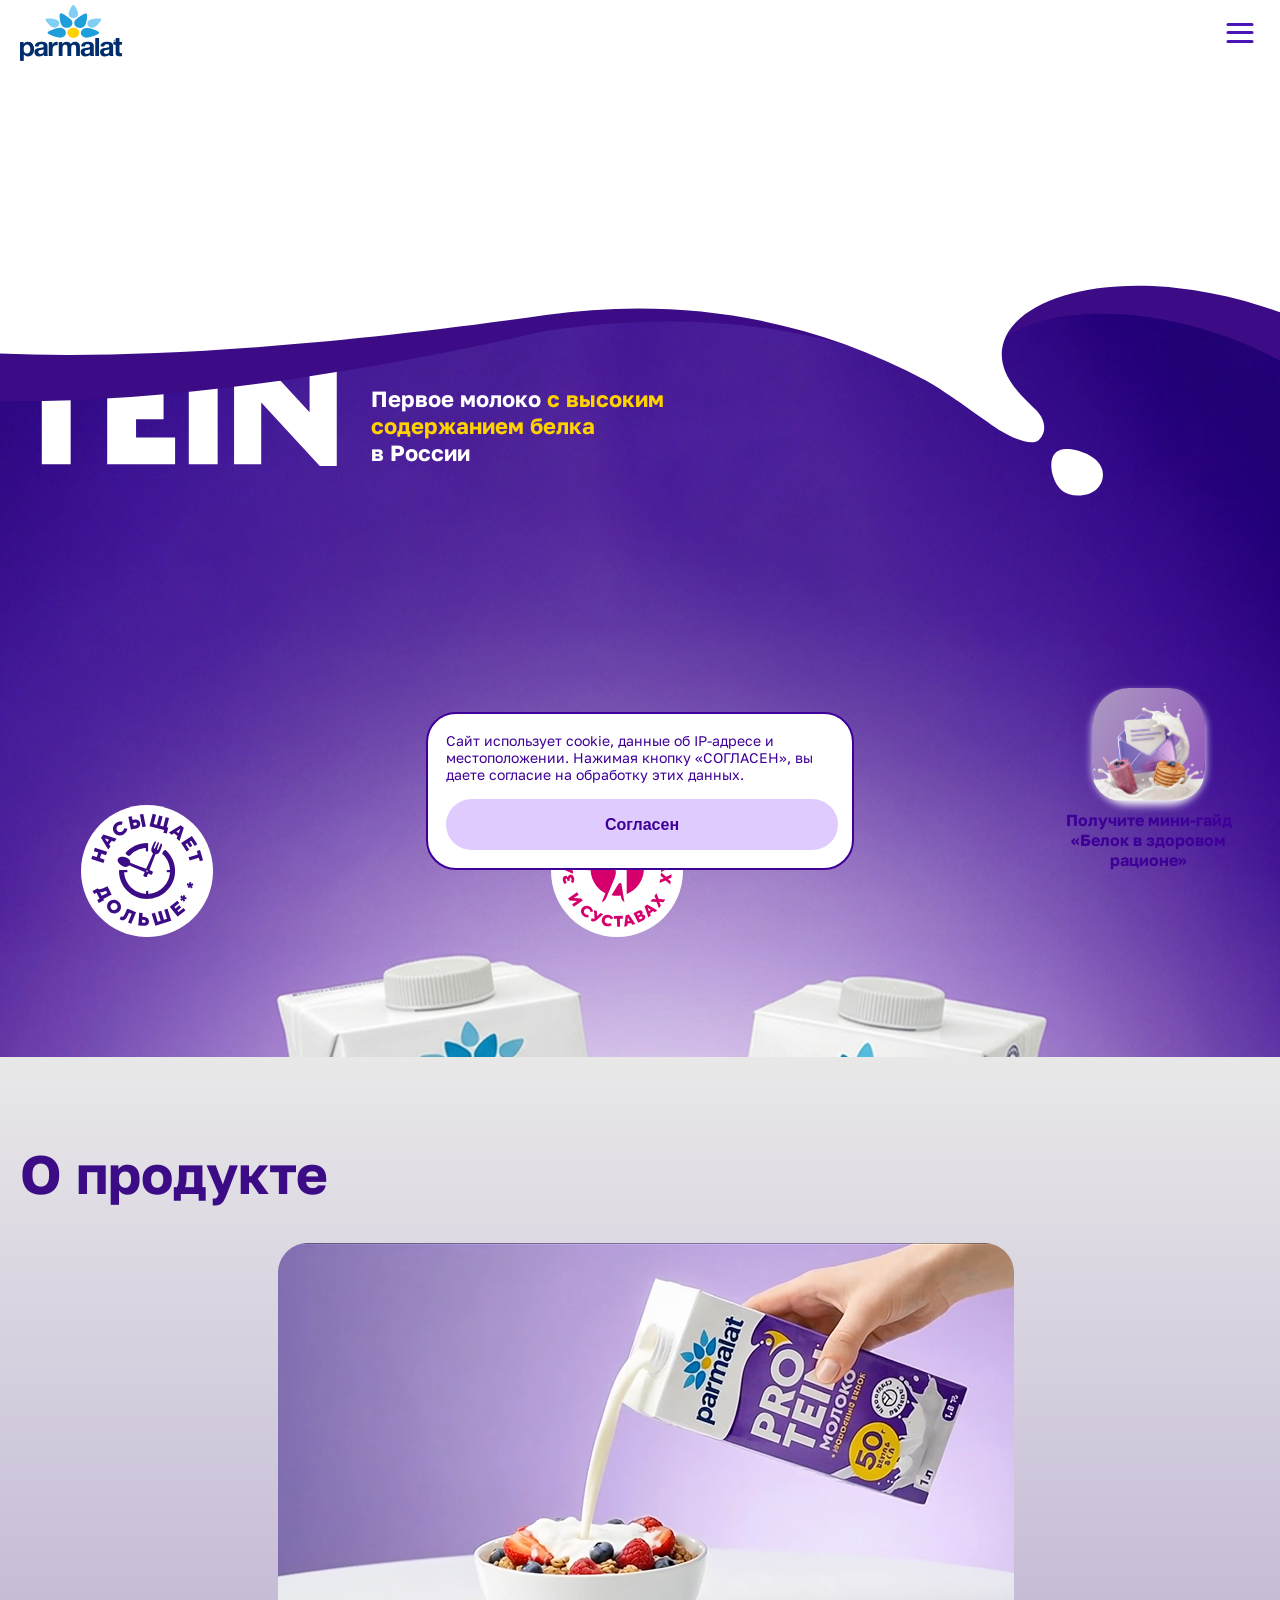
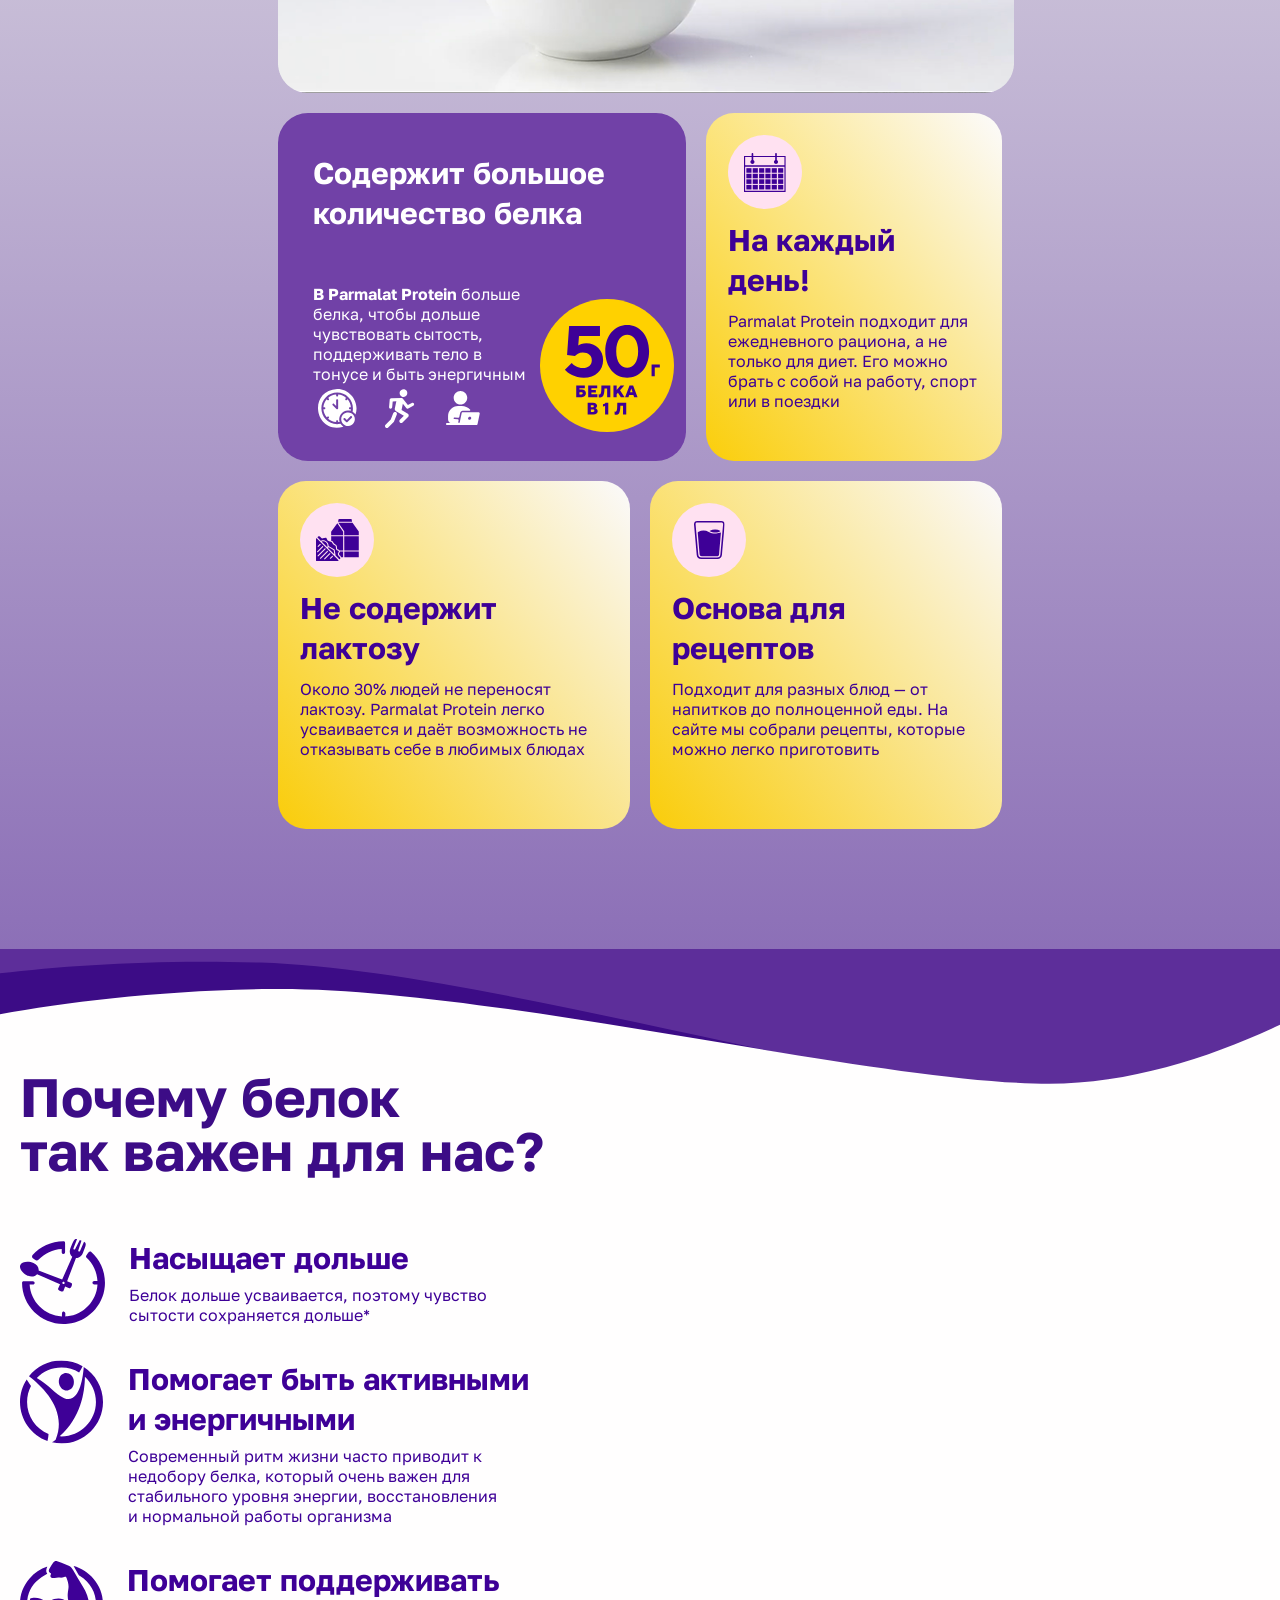
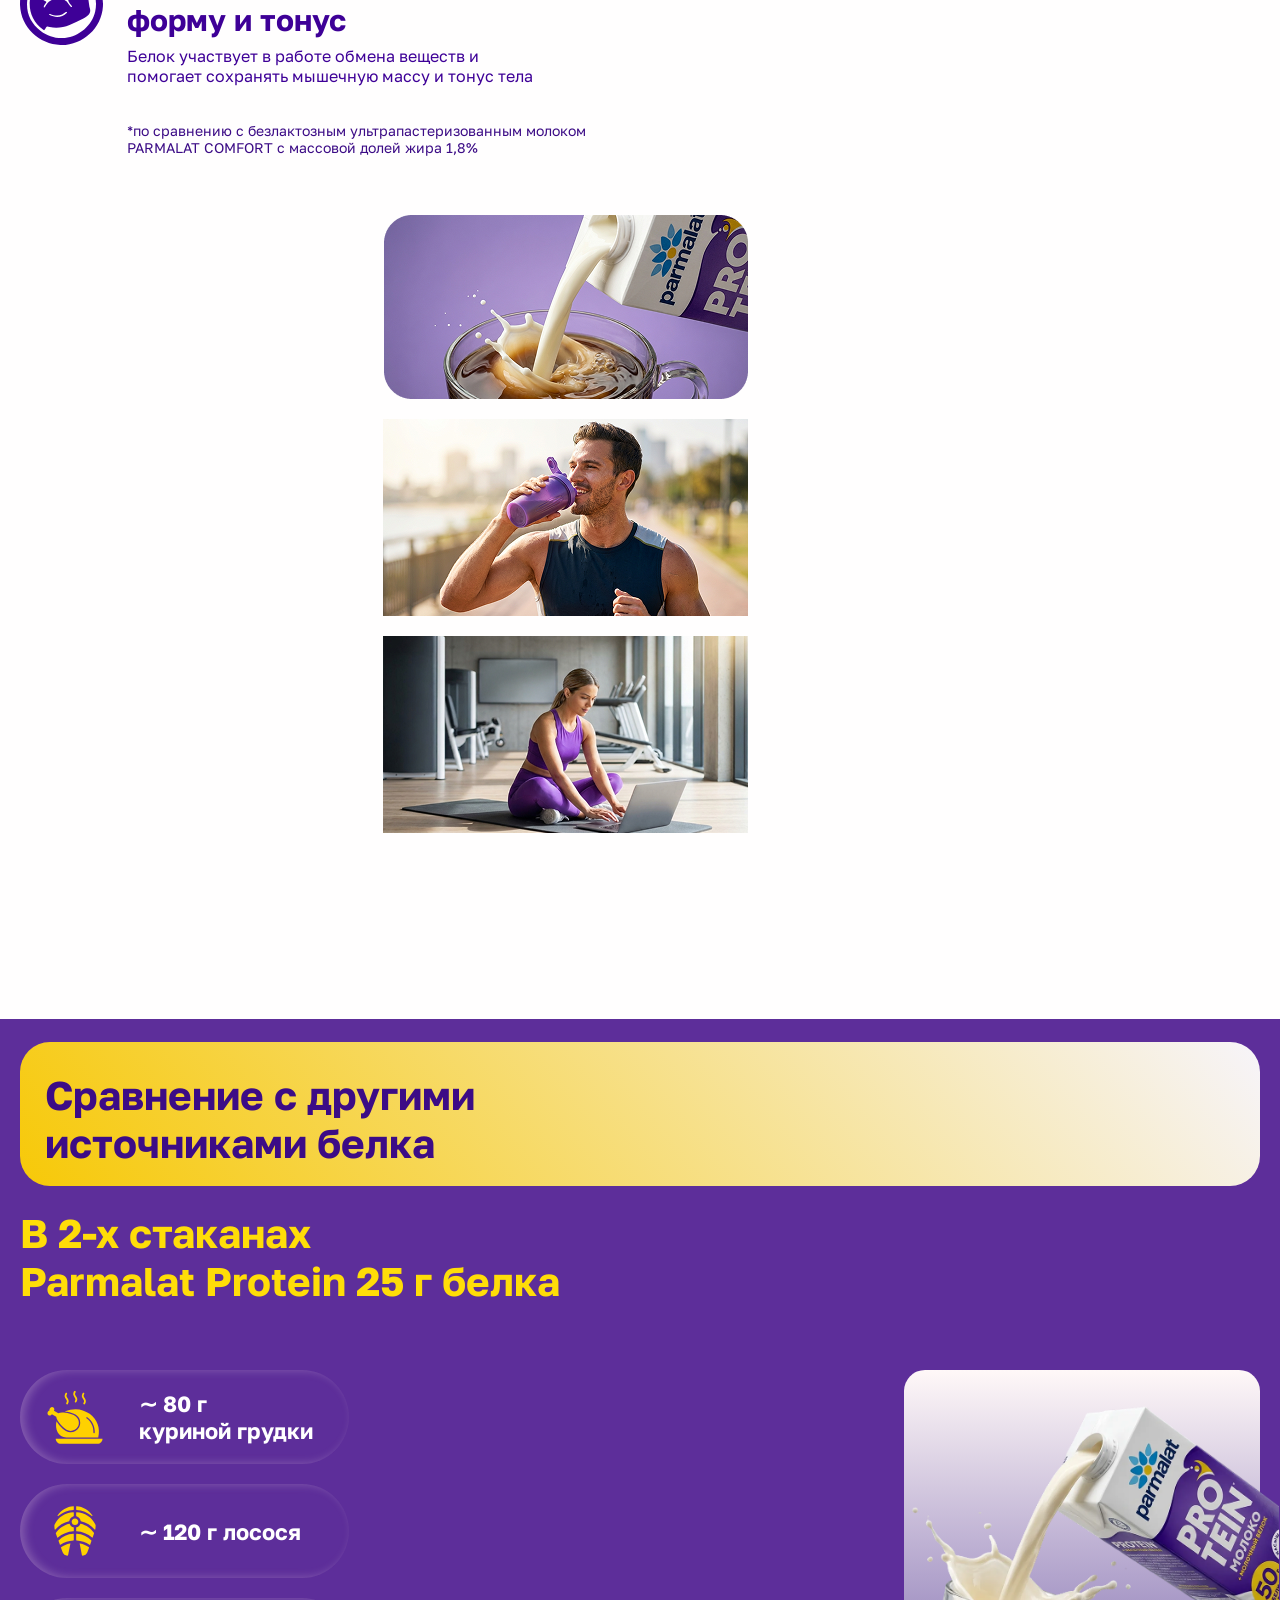
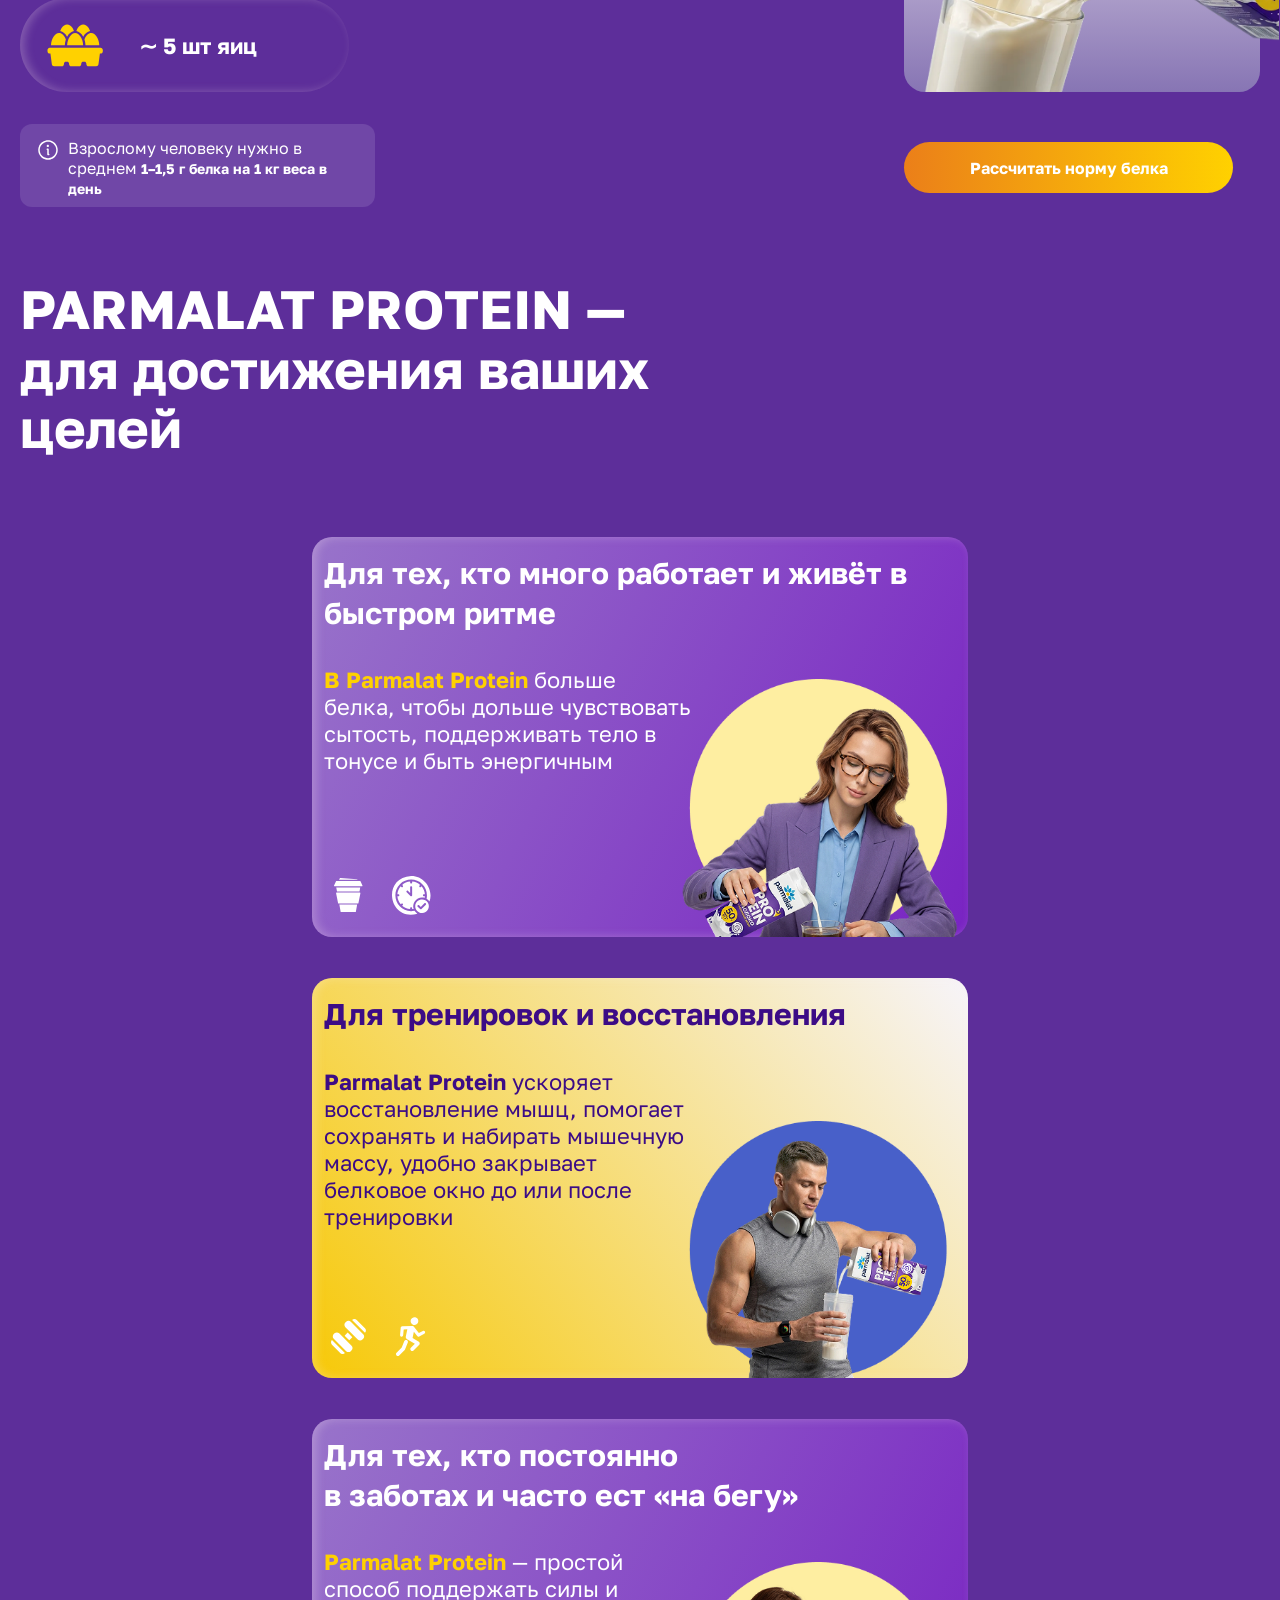
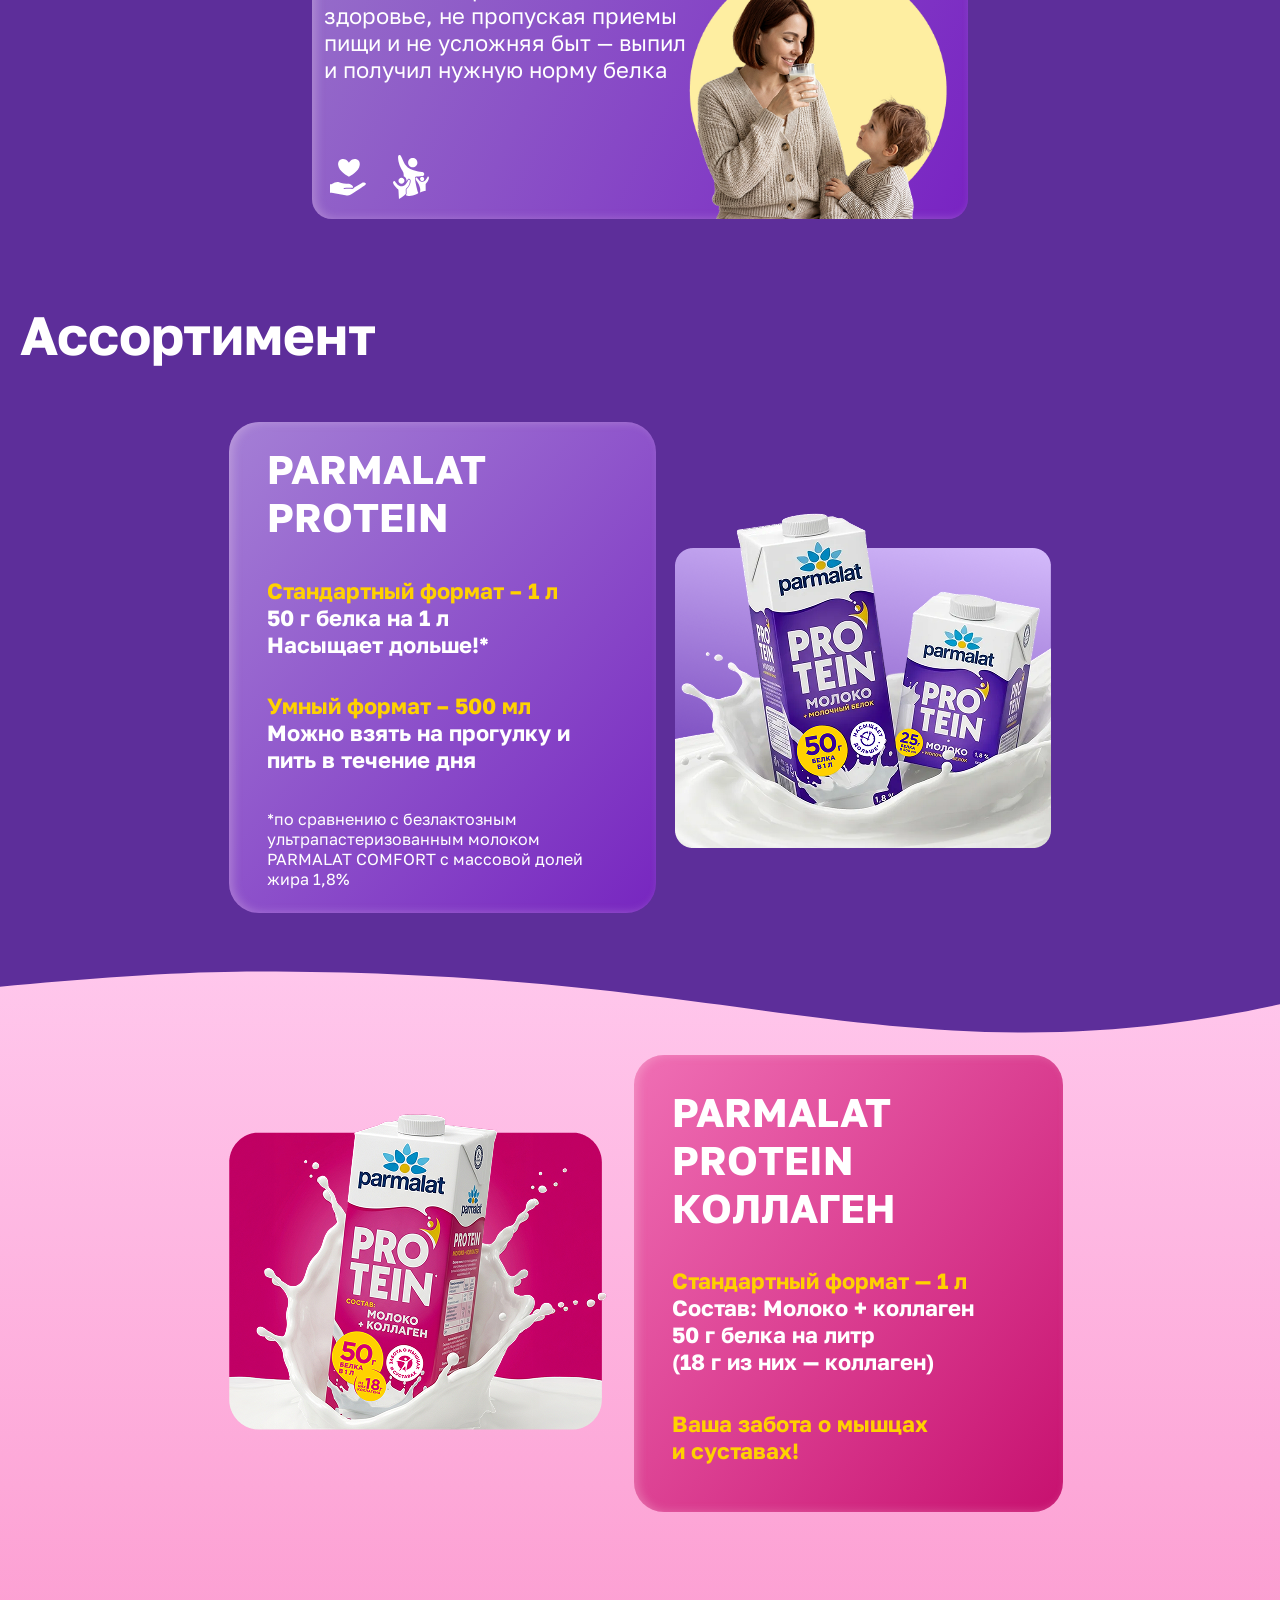
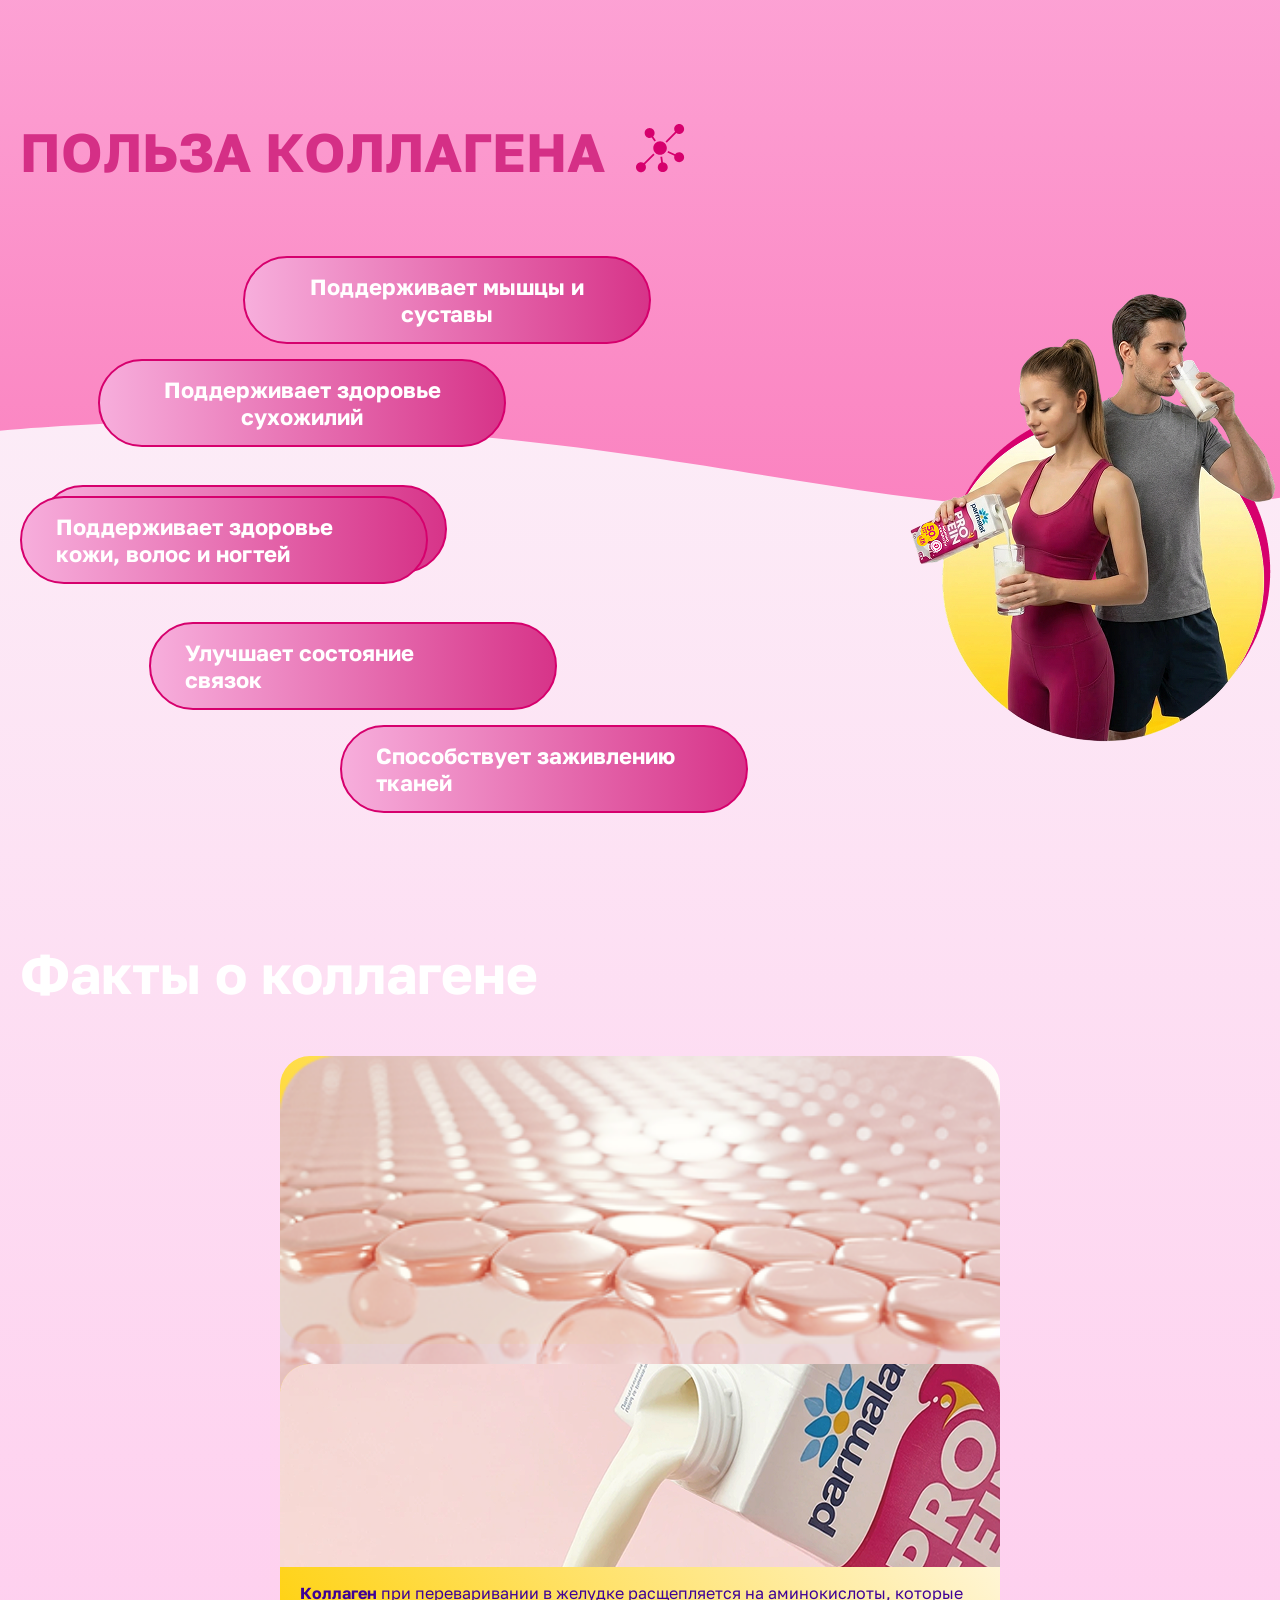
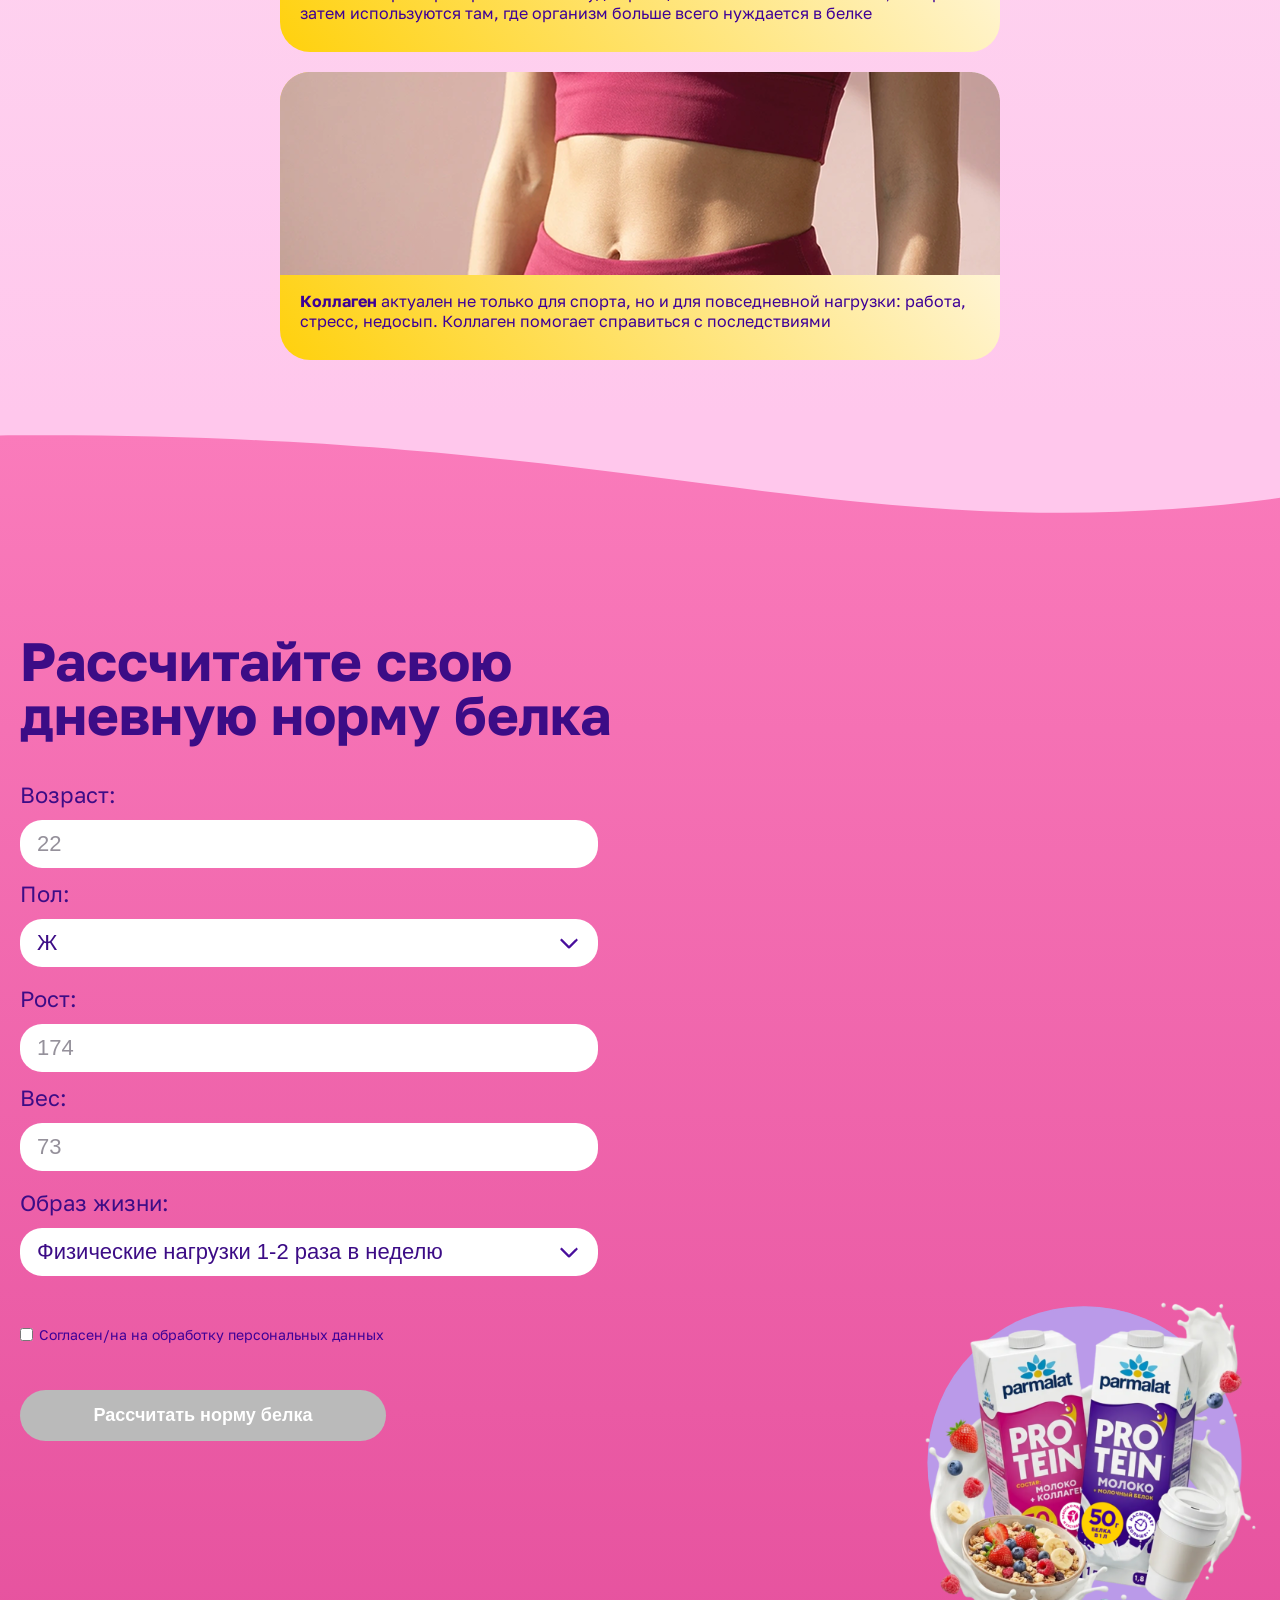
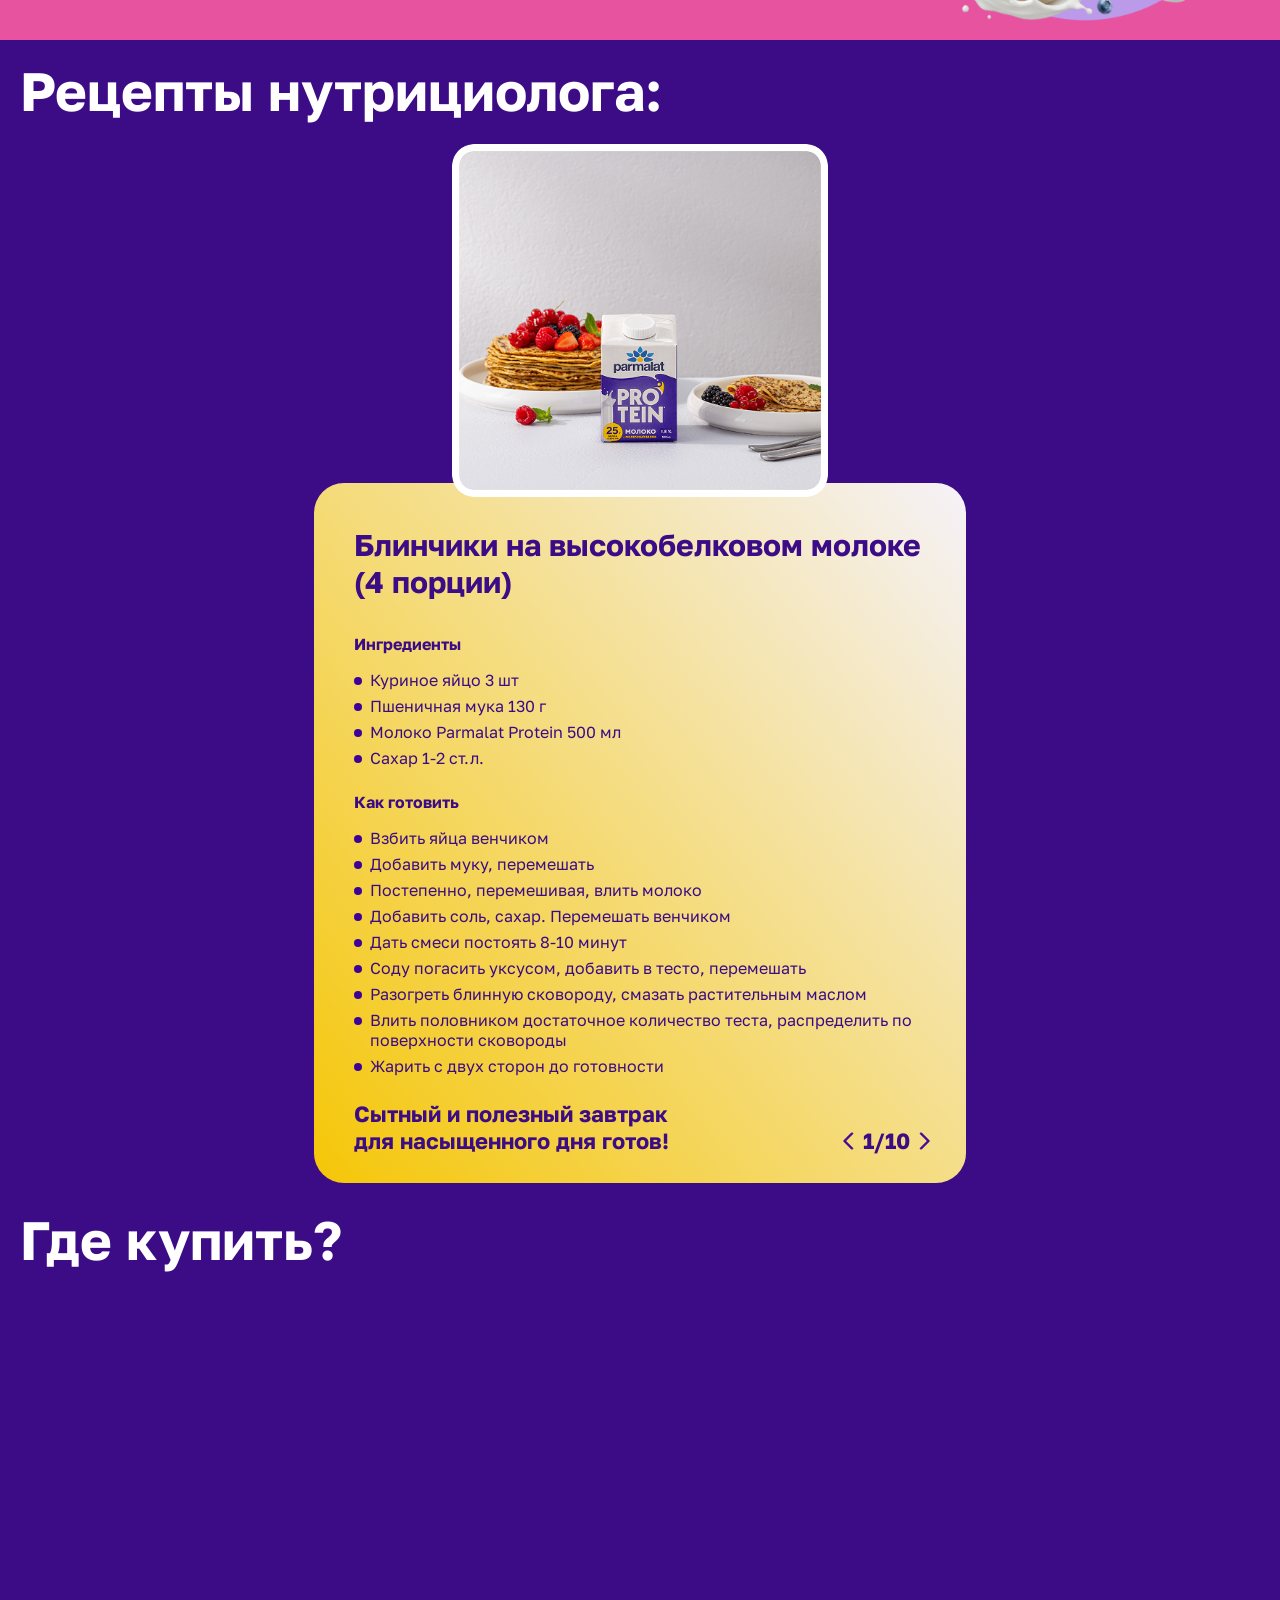
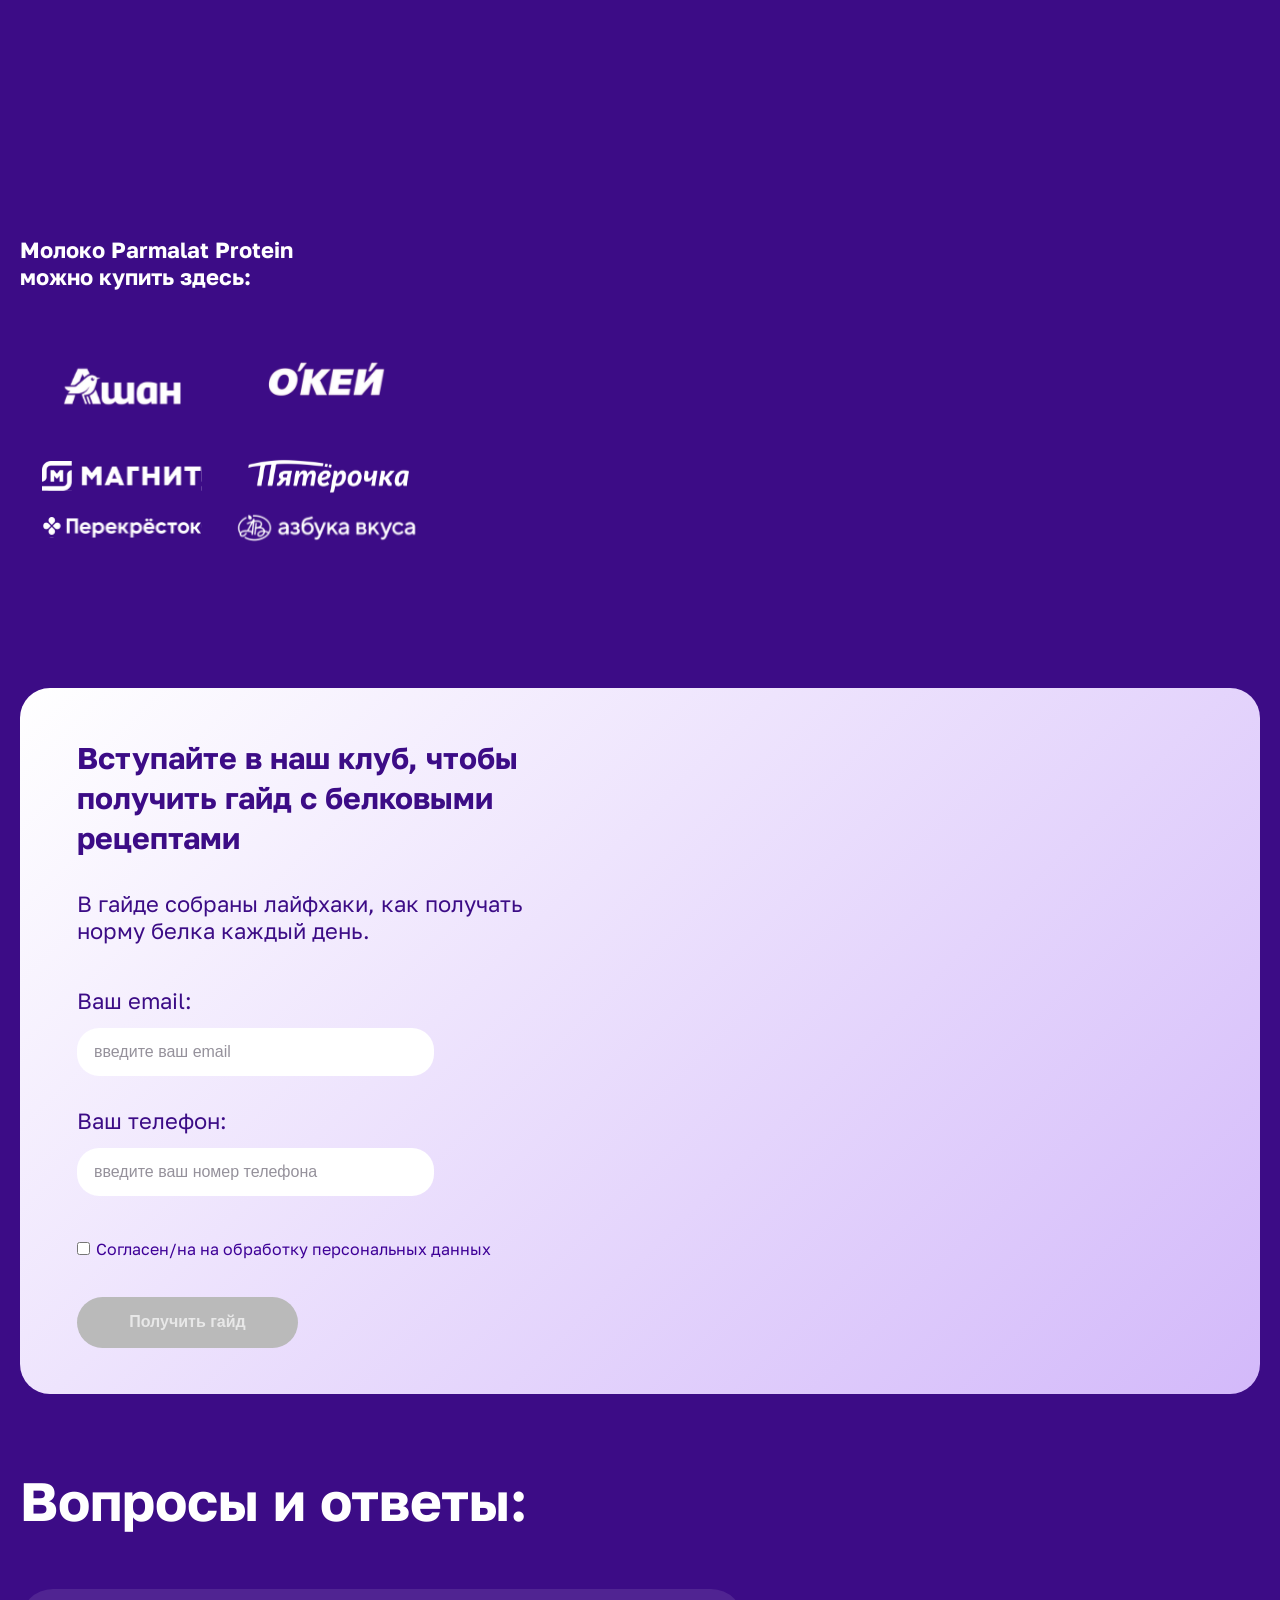
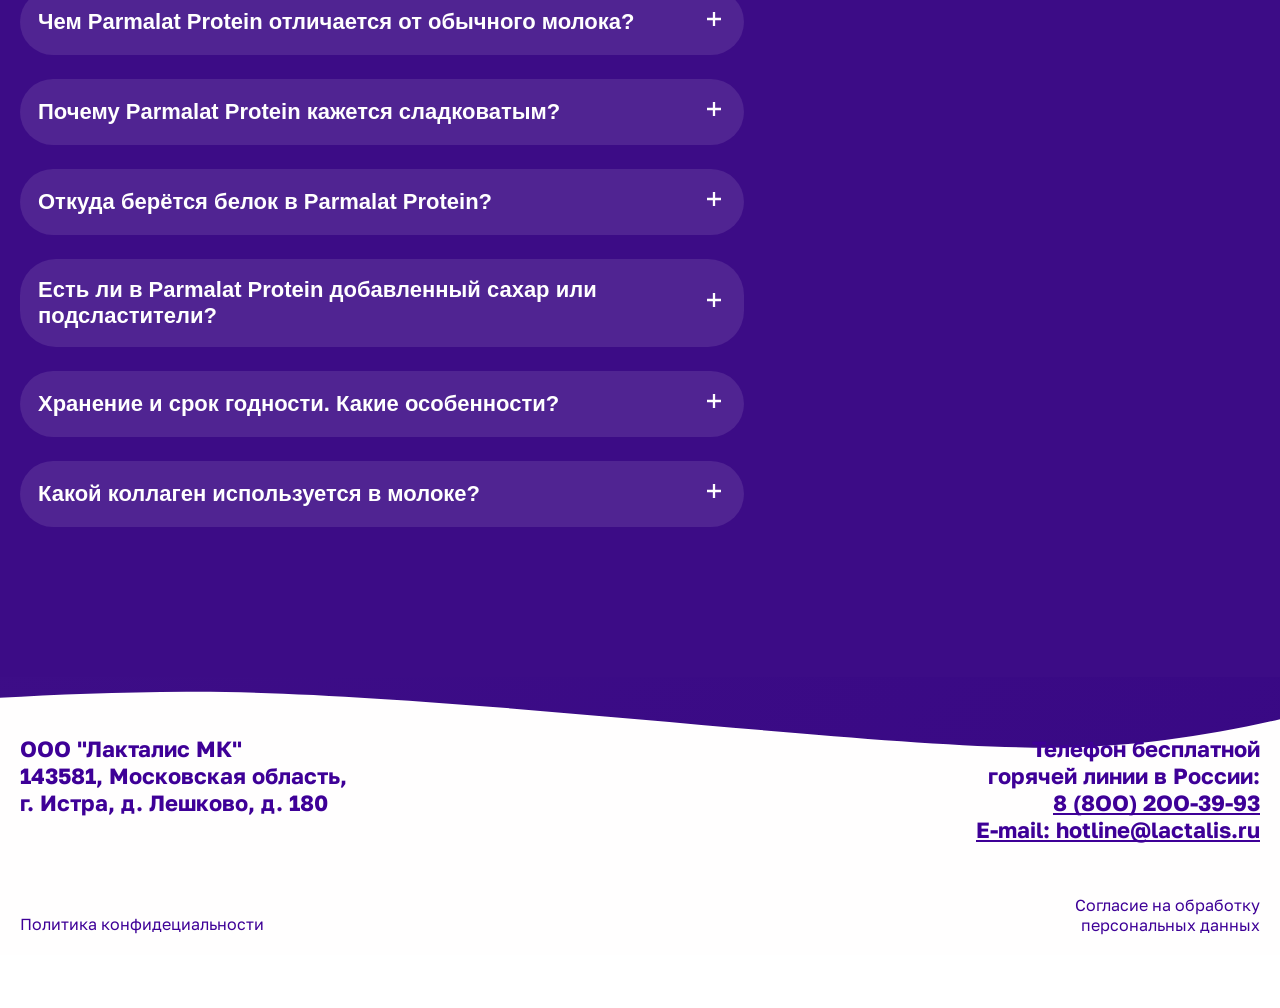
==== commit 259a0024: "done proj" ====
--- a/index.html
+++ b/index.html
@@ -4,6 +4,7 @@
     <meta charset="UTF-8">
     <meta name="viewport" content="width=device-width, initial-scale=1.0">
     <title>Parmalat</title>
+    <link rel="icon" type="image/png" href="favicon.png">
     <link rel="preconnect" href="https://fonts.googleapis.com">
     <link rel="preconnect" href="https://fonts.gstatic.com" crossorigin>
     <link href="https://fonts.googleapis.com/css2?family=Golos+Text:wght@400..900&display=swap" rel="stylesheet">
@@ -14,7 +15,7 @@
 <body>
 <header class="header">
     <div class="container">
-        <img src="assets/images/header-logo.svg">
+        <img src="assets/images/header-logo.svg" alt="">
         <ul class="header-list">
             <li><a href="#about">О продукте</a></li>
             <li><a href="#why">О пользе белка</a></li>
@@ -25,15 +26,60 @@
         </ul>
     </div>
 </header>
+<header class="mobile-header">
+    <div class="mobile-header__inner">
+        <a href="/" class="mobile-header__logo">
+            <img src="assets/images/header-logo.svg" alt="Parmalat">
+        </a>
+
+        <button class="mobile-header__toggle" type="button" aria-label="Открыть меню">
+      <span class="mobile-header__icon mobile-header__icon--burger">
+        <span></span>
+        <span></span>
+        <span></span>
+      </span>
+
+            <span class="mobile-header__icon mobile-header__icon--close">
+        <span></span>
+        <span></span>
+      </span>
+        </button>
+    </div>
+</header>
+
+<div class="mobile-menu-overlay"></div>
+
+<nav class="mobile-menu">
+    <ul class="mobile-menu__list">
+        <li><a href="#about">О продукте</a></li>
+        <li><a href="#why">О пользе белка</a></li>
+        <li><a href="#assortment">Ассортимент</a></li>
+        <li><a href="#recipes">Рецепты</a></li>
+        <li><a href="#buy">Где купить</a></li>
+        <li><a href="#faq">Вопросы и ответы</a></li>
+    </ul>
+</nav>
 <main>
     <section class="main">
         <div class="container">
             <img src="assets/images/main-1.svg" alt="">
-            <img class="main-header" src="assets/images/header-back.svg" alt="">
-            <p class="main-desc">Первое молоко <span>с высоким содержанием белка</span>  -в России</p>
+            <picture class="main-header">
+                <source media="(max-width: 767px)" srcset="assets/images/header-back-3.svg">
+                <source media="(max-width: 1439px)" srcset="assets/images/header-back-2.svg">
+                <source media="(max-width: 1919px)" srcset="assets/images/header-back-1.svg">
+                <img src="assets/images/header-back.svg" alt="recipe">
+            </picture>
+            <div class="main-wrapper">
+                <img class="main-img2" src="assets/images/main-2.svg" alt="">
+                <img class="main-img3" src="assets/images/main-3.svg" alt="">
+                <p class="main-desc">Первое молоко <span>с высоким содержанием белка</span> <br>в России</p>
+            </div>
         </div>
     </section>
+    <a href="#request" class="floating">
+        <div><img src="assets/images/main-4.svg" alt=""></div>
+        <p>Получите мини-гайд «Белок в здоровом рационе»</p>
+    </a>
     <section id="about" class="about">
         <div class="container">
             <h2 class="title">О продукте</h2>
@@ -51,7 +97,7 @@
                         <img class="about-img" src="assets/images/about-4.svg" alt="">
                     </div>
                     <div>
-                        <img src="assets/images/about-photo.png" alt="about-photo">
+                        <img class="about-photo" src="assets/images/about-photo.png" alt="about-photo">
                     </div>
                 </div>
                 <ul class="about-list">
@@ -83,7 +129,7 @@
                     </li>
                     <li>
                         <img src="assets/images/about-3.svg">
-                        <h3>Основа для ваших рецептов</h3>
+                        <h3>Основа для рецептов</h3>
                         <p>Подходит для разных блюд — от напитков до полноценной еды. На сайте мы собрали рецепты,
                             которые
                             можно легко приготовить</p>
@@ -105,20 +151,21 @@
                         </li>
                         <li>
                             <img src="assets/images/why-2.svg">
-                            <div><h3>Помогает быть активными энергичными</h3>
+                            <div><h3>Помогает быть активными и энергичными</h3>
                                 <p>Современный ритм жизни часто приводит к недобору белка, который очень важен для
                                     стабильного
-                                    уровня энергии, восстановления
+                                    уровня энергии, восстановления<br>
                                     и нормальной работы организма</p></div>
                         </li>
                         <li>
                             <img src="assets/images/why-3.svg">
                             <div><h3>Помогает поддерживать форму и тонус</h3>
-                                <p>Белок участвует в работе обмена веществи помогает сохранять мышечную массу и тонус
+                                <p>Белок участвует в работе обмена веществ и помогает сохранять мышечную массу и тонус
                                     тела</p></div>
                         </li>
                     </ul>
-                    <p class="why-desc__tablet">*по сравнению с безлактозным ультрапастеризованным молоком PARMALAT COMFORT с массовой
+                    <p class="why-desc__tablet">*по сравнению с безлактозным ультрапастеризованным молоком PARMALAT
+                        COMFORT с массовой
                         долей жира 1,8%</p>
                 </div>
                 <div class="why-images">
@@ -175,14 +222,14 @@
                         <img src="assets/images/comparison-5.svg" alt="">
                         <p>Взрослому человеку нужно в среднем <span>1–1,5 г белка на 1 кг веса в день</span></p>
                     </div>
-                    <a class="comparison-link__mob" href="#calculator">Рассчитать норму белка</a>
+                    <a class="comparison-link__mob" href="#protein-calc">Рассчитать норму белка</a>
 
                 </div>
                 <div>
                     <div class="comparison-img">
                         <img src="assets/images/comparison-4.png" alt="">
                     </div>
-                    <a class="comparison-link" href="#calculator">Рассчитать норму белка</a>
+                    <a class="comparison-link" href="#protein-calc">Рассчитать норму белка</a>
                 </div>
             </div>
         </div>
@@ -200,7 +247,7 @@
                     <div class="aim-content">
                         <h3>Для тех, кто много работает и живёт в быстром ритме</h3>
                         <p><span>В Parmalat Protein</span> больше белка, чтобы дольше чувствовать сытость, поддерживать
-                            тело в тонусе<br>и быть энергичным</p>
+                            тело в тонусе и быть энергичным</p>
                         <div class="aim-icons">
                             <img src="assets/images/aim-1.svg" alt="">
                             <img src="assets/images/aim-2.svg" alt="">
@@ -231,8 +278,8 @@
                     </picture>
                     <div class="aim-content">
                         <h3>Для тех, кто постоянно<br> в заботах и часто ест «на бегу»</h3>
-                        <p><span>Parmalat Protein</span> — простой способ поддержать силы и здоровье, не пропуская
-                            питание и не усложняя быт — выпил и получил нужную норму белка</p>
+                        <p><span>Parmalat Protein</span> — простой способ поддержать силы и<br> здоровье, не пропуская
+                            приемы пищи и не усложняя быт — выпил и получил нужную норму белка</p>
                         <div class="aim-icons">
                             <img src="assets/images/aim-5.svg" alt="">
                             <img src="assets/images/aim-6.svg" alt="">
@@ -253,88 +300,233 @@
                     <img src="assets/images/assortment-1.png" alt="recipe">
                 </picture>
                 <div class="assortment-info">
-                    <h2>Parmalat Protein  </h2>
-                    <div class="assortment-text"><p><span>Стандартный формат – 1 л</span> 50 г белка на 1 л<br>Насыщает дольше!*</p>
-                        <p><span>Умный формат – 500 мл</span>Можно взять на прогулку и пить<br> в течение дня </p></div>
-                    <p class="assortment-desc">*по сравнению с безлактозным ультрапастеризованным молоком PARMALAT COMFORT с массовой долей жира 1,8%</p>
+                    <h2>Parmalat Protein </h2>
+                    <div class="assortment-text"><p><span>Стандартный формат – 1 л</span> 50 г белка на 1 л<br>Насыщает
+                        дольше!*</p>
+                        <p class="assortment-descktop"><span>Умный формат – 500 мл</span>Можно взять на прогулку и пить<br> в течение дня </p>
+                        <p class="assortment-tablet"><span>Умный формат – 500 мл</span>Можно взять на прогулку и пить в течение дня </p>
+                    </div>
+                    <p class="assortment-desc">*по сравнению с безлактозным ультрапастеризованным молоком PARMALAT
+                        COMFORT с массовой долей жира 1,8%</p>
                 </div>
 
             </div>
         </div>
     </section>
-    <section class="collagen">
-        <div class="container">
-            <div class="collagen-wrapper">
-                <div class="collagen-info">
-                    <h2>Parmalat Protein  -КоллагеН </h2>
-                    <p>Стандартный формат — 1 л <span>Состав: Молоко + коллаген<br>50 г белка на литр<br> (18 г из них —
+    <div class="four-blocks">
+        <section class="collagen">
+            <div class="container">
+                <div class="collagen-wrapper">
+                    <div class="collagen-info">
+                        <h2>Parmalat Protein КоллагеН </h2>
+                        <p>Стандартный формат — 1 л <span>Состав: Молоко + коллаген<br>50 г белка на литр<br> (18 г из них —
                         коллаген)</span></p>
-                    <p>Ваша забота о мышцах <br>и суставах!</p>
-                </div>
-                <picture>
-                    <source media="(max-width: 767px)" srcset="assets/images/collagen-1.2.png">
-                    <source media="(max-width: 1439px)" srcset="assets/images/collagen-1.1.png">
-                    <img src="assets/images/collagen-1.png" alt="recipe">
-                </picture>
-            </div>
-        </div>
-    </section>
-    <section class="benefits">
-        <div class="container">
-            <h2 class="benefits-title">Польза коллагена</h2>
-            <div class="benefits-wrapper">
-                <div class="benefits-block"><p>Поддерживает мышцы и суставы</p></div>
-                <div class="benefits-block"><p>Поддерживает здоровье сухожилий</p></div>
-                <div class="benefits-block"><p>Замедляет возрастные +                        <p>Ваша забота о мышцах <br>и суставах!</p>
+                    </div>
+                    <picture>
+                        <source media="(max-width: 767px)" srcset="assets/images/collagen-1.2.png">
+                        <source media="(max-width: 1439px)" srcset="assets/images/collagen-1.1.png">
+                        <img src="assets/images/collagen-1.png" alt="recipe">
+                    </picture>
+                </div>
+            </div>
+        </section>
+        <section class="benefits">
+            <div class="container">
+                <h2 class="benefits-title">Польза коллагена</h2>
+                <div class="benefits-wrapper">
+                    <div class="benefits-block"><p>Поддерживает мышцы и суставы</p></div>
+                    <div class="benefits-block"><p>Поддерживает здоровье сухожилий</p></div>
+                    <div class="benefits-block"><p>Замедляет возрастные  изменения</p></div>
-                <div class="benefits-block"><p>Поддерживает здоровье кожи, волос и ногтей</p></div>
-                <div class="benefits-block"><p>Улучшает состояние связок</p></div>
-                <div class="benefits-block"><p>Способствует заживлению тканей</p></div>
-                <picture>
-                    <source media="(max-width: 767px)" srcset="assets/images/benefits-1.3.png">
-                    <source media="(max-width: 1439px)" srcset="assets/images/benefits-1.2.png">
-                    <source media="(max-width: 1919px)" srcset="assets/images/benefits-1.1.png">
-                    <img src="assets/images/benefits-1.png" alt="recipe">
-                </picture>
-            </div>
-        </div>
-    </section>
-    <section class="facts">
-        <div class="container">
-
-            <h2 class="title">Факты о коллагене</h2>
-            <ul class="facts-list">
-                <li>
+                    <div class="benefits-block"><p>Поддерживает здоровье кожи, волос и ногтей</p></div>
+                    <div class="benefits-block"><p>Улучшает состояние связок</p></div>
+                    <div class="benefits-block"><p>Способствует заживлению тканей</p></div>
                     <picture>
-                        <source media="(max-width: 767px)" srcset="assets/images/facts-1.2.png">
-                        <source media="(max-width: 1439px)" srcset="assets/images/facts-1.1.png">
-                        <img src="assets/images/facts-1.png" alt="recipe">
+                        <source media="(max-width: 767px)" srcset="assets/images/benefits-1.3.png">
+                        <source media="(max-width: 1439px)" srcset="assets/images/benefits-1.2.png">
+                        <source media="(max-width: 1919px)" srcset="assets/images/benefits-1.1.png">
+                        <img src="assets/images/benefits-1.png" alt="recipe">
                     </picture>
-                    <p><span>Коллаген</span> — основной белок соединительной ткани, который действует как каркас,
-                        скрепляющий клетки и придающий прочность всем системам</p>
-                </li>
-                <li>
-                    <picture>
-                        <source media="(max-width: 767px)" srcset="assets/images/facts-2.2.png">
-                        <source media="(max-width: 1439px)" srcset="assets/images/facts-2.1.png">
-                        <img src="assets/images/facts-2.png" alt="recipe">
-                    </picture>
-                    <p><span>Коллаген</span> при переваривании в желудке расщепляется на аминокислоты, которые затем
-                        используются там, где организм больше всего нуждается в белке</p>
-                </li>
-                <li>
-                    <picture>
-                        <source media="(max-width: 767px)" srcset="assets/images/facts-3.2.png">
-                        <source media="(max-width: 1439px)" srcset="assets/images/facts-3.1.png">
-                        <img src="assets/images/facts-3.png" alt="recipe">
-                    </picture>
-                    <p><span>Коллаген</span> актуален не только для спорта, но и для повседневной нагрузки: работа,
-                        стресс, недосып. Коллаген помогает справиться с последствиями</p>
-                </li>
-            </ul>
-        </div>
-    </section>
+                </div>
+            </div>
+        </section>
+        <section class="facts">
+            <div class="container">
+
+                <h2 class="title">Факты о коллагене</h2>
+                <ul class="facts-list">
+                    <li>
+                        <picture>
+                            <source media="(max-width: 767px)" srcset="assets/images/facts-1.2.png">
+                            <source media="(max-width: 1439px)" srcset="assets/images/facts-1.1.png">
+                            <img src="assets/images/facts-1.png" alt="recipe">
+                        </picture>
+                        <p><span>Коллаген</span> — основной белок соединительной ткани, который действует как каркас,
+                            скрепляющий клетки и придающий прочность всем системам</p>
+                    </li>
+                    <li>
+                        <picture>
+                            <source media="(max-width: 767px)" srcset="assets/images/facts-2.2.png">
+                            <source media="(max-width: 1439px)" srcset="assets/images/facts-2.1.png">
+                            <img src="assets/images/facts-2.png" alt="recipe">
+                        </picture>
+                        <p><span>Коллаген</span> при переваривании в желудке расщепляется на аминокислоты, которые затем
+                            используются там, где организм больше всего нуждается в белке</p>
+                    </li>
+                    <li>
+                        <picture>
+                            <source media="(max-width: 767px)" srcset="assets/images/facts-3.2.png">
+                            <source media="(max-width: 1439px)" srcset="assets/images/facts-3.1.png">
+                            <img src="assets/images/facts-3.png" alt="recipe">
+                        </picture>
+                        <p><span>Коллаген</span> актуален не только для спорта, но и для повседневной нагрузки: работа,
+                            стресс, недосып. Коллаген помогает справиться с последствиями</p>
+                    </li>
+                </ul>
+            </div>
+        </section>
+        <section class="protein-calc" id="protein-calc">
+            <div class="container">
+                <div class="protein-calc__inner">
+                    <div class="protein-calc__content">
+                        <h2 class="protein-calc__title">Рассчитайте свою<br>дневную норму белка</h2>
+
+                        <form class="protein-calc__form" id="proteinCalcForm">
+                            <div class="protein-calc__row protein-calc__row--2">
+                                <label class="protein-calc__field">
+                                    <span>Возраст:</span>
+                                    <input type="number" name="age" min="1" max="120" required placeholder="22">
+                                </label>
+
+                                <div class="protein-calc__field">
+                                    <span>Пол:</span>
+
+                                    <div class="custom-select custom-select--gender" id="genderSelect">
+
+                                        <button class="custom-select__trigger" type="button">
+                                            <span class="custom-select__value">Ж</span>
+                                            <span class="custom-select__arrow"></span>
+                                        </button>
+
+                                        <div class="custom-select__dropdown">
+
+                                            <button class="custom-select__option is-selected" type="button"
+                                                    data-value="female">
+                                                Ж
+                                            </button>
+
+                                            <button class="custom-select__option" type="button" data-value="male">
+                                                М
+                                            </button>
+
+                                        </div>
+
+                                        <input type="hidden" name="gender" value="female">
+
+                                    </div>
+                                </div>
+                            </div>
+
+                            <div class="protein-calc__row protein-calc__row--2">
+                                <label class="protein-calc__field">
+                                    <span>Рост:</span>
+                                    <input type="number" name="height" min="50" max="250" placeholder="174" required>
+                                </label>
+
+                                <label class="protein-calc__field">
+                                    <span>Вес:</span>
+                                    <input type="number" name="weight" min="20" max="300" placeholder="73" required>
+                                </label>
+                            </div>
+
+                            <div class="protein-calc__field protein-calc__field--full">
+                                <span>Образ жизни:</span>
+
+                                <div class="custom-select" id="activitySelect">
+                                    <button class="custom-select__trigger" type="button">
+                                        <span class="custom-select__value">Физические нагрузки 1-2 раза в неделю</span>
+                                        <span class="custom-select__arrow"></span>
+                                    </button>
+
+                                    <div class="custom-select__dropdown">
+                                        <button class="custom-select__option" type="button" data-value="1.2">
+                                            Малоподвижный образ жизни
+                                        </button>
+
+                                        <button class="custom-select__option is-selected" type="button"
+                                                data-value="1.375">
+                                            Физические нагрузки 1-2 раза в неделю
+                                        </button>
+
+                                        <button class="custom-select__option" type="button" data-value="1.55">
+                                            Физические нагрузки, 2-3 раза в неделю
+                                        </button>
+
+                                        <button class="custom-select__option" type="button" data-value="1.725">
+                                            Физические нагрузки, 4-5 раз в неделю
+                                        </button>
+
+                                        <button class="custom-select__option" type="button" data-value="1.9">
+                                            Физические нагрузки, 6-7 раз в неделю
+                                        </button>
+
+                                        <button class="custom-select__option" type="button" data-value="1.9">
+                                            Профессиональный спортсмен
+                                        </button>
+                                    </div>
+
+                                    <input type="hidden" name="activity" value="1.375">
+                                </div>
+                            </div>
+
+                            <label class="protein-calc__checkbox">
+                                <input type="checkbox" name="agree" required>
+                                <span>Согласен/на на обработку персональных данных</span>
+                            </label>
+
+                            <button type="submit" class="protein-calc__btn">
+                                Рассчитать норму белка
+                            </button>
+                        </form>
+                    </div>
+
+                    <div class="protein-calc__visual">
+                        <img src="assets/images/calculator-1.svg" alt="Parmalat Protein">
+                    </div>
+                </div>
+            </div>
+        </section>
+
+        <!-- POPUP -->
+        <div class="protein-modal" id="proteinModal" aria-hidden="true">
+            <div class="protein-modal__overlay" data-close-modal></div>
+
+            <div class="protein-modal__dialog" role="dialog" aria-modal="true" aria-labelledby="proteinModalTitle">
+                <button class="protein-modal__close" type="button" aria-label="Закрыть" data-close-modal>
+                    <svg width="34" height="34" viewBox="0 0 34 34" fill="none" xmlns="http://www.w3.org/2000/svg">
+                        <path d="M9.02095 8.95268L25.0278 25.0014" stroke="#3E0097" stroke-width="3.25373"
+                              stroke-linecap="round" stroke-linejoin="round"/>
+                        <path d="M8.98438 25.0146L25.0121 8.9869" stroke="#3E0097" stroke-width="3.25373"
+                              stroke-linecap="round" stroke-linejoin="round"/>
+                    </svg>
+                </button>
+
+                <div class="protein-modal__content">
+                    <h3 class="protein-modal__title" id="proteinModalTitle">Ваша норма белка в день:</h3>
+                    <div class="protein-modal__result" id="proteinResult">120 ГРАММ</div>
+                    <p class="protein-modal__text">
+                        Заполните форму на нашем сайте и получите гайд с рецептами блюд с высоким содержанием белка
+                    </p>
+
+                    <a href="#request" class="protein-modal__btn">Получить гайд</a>
+
+                    <img class="protein-modal__image" src="assets/images/modal-1.png" alt="Гайд">
+                </div>
+            </div>
+        </div>
+    </div>
+
     <section id="recipes" class="recipes">
         <div class="container">
             <h2 class="recipe-title">Рецепты нутрициолога:</h2>
@@ -354,14 +546,13 @@
                                 <ul>
                                     <li>Куриное яйцо 3 шт</li>
                                     <li>Пшеничная мука 130 г</li>
-                                    <li>Молоко Parmalat</li>
-                                    <li>Protein 500 мл</li>
+                                    <li>Молоко Parmalat Protein 500 мл</li>
                                     <li>Сахар 1-2 ст.л.</li>
                                 </ul>
 
                                 <h4>Как готовить</h4>
                                 <ul>
-                                    <li>Взбить яйца с венчиком</li>
+                                    <li>Взбить яйца венчиком</li>
                                     <li>Добавить муку, перемешать</li>
                                     <li>Постепенно, перемешивая, влить молоко</li>
                                     <li>Добавить соль, сахар. Перемешать венчиком</li>
@@ -429,7 +620,7 @@
                                             82,5 % 40 г
                                         </li>
                                         <li>Черный перец молотый</li>
-                                        <li>Молоко Parmalat</li>
+                                        <li>Молоко Parmalat Protein</li>
                                         <li>Соль</li>
                                     </ul>
                                 </div>
@@ -525,7 +716,7 @@
                             </div>
 
                             <div class="recipe-content">
-                                <h3>Паннакотта на высокобелковом молоке +                                <h3>Панакота на высокобелковом молоке  4 порции </h3>
 
                                 <h4>Ингредиенты</h4>
@@ -562,7 +753,7 @@
                                         растительным маслом и вливая 1\4 молочной смеси
                                     </li>
                                     <li>Клубнику и сахарную пудру взбить блендером, равномерно распределить по
-                                        поверхности панакотты
+                                        поверхности панакоты
                                     </li>
                                     <li>При подаче десерт декорировать веточками мяты.</li>
 
@@ -596,7 +787,7 @@
                                     <li>Перелить в бокал</li>
                                     <li>Украсить сверху лепестками миндаля или любыми орехами</li>
                                 </ul>
-                                <p>Напиток, чтобы быть полным сил готов!</p>
+                                <p>Напиток, чтобы быть полным сил, готов!</p>
                             </div>
                         </div>
                     </div>
@@ -653,7 +844,7 @@
                                     <li>Выложить нижний слой</li>
                                     <li>Затем в блендере смешать 100 мл молока и манго</li>
                                     <li>Выложить второй слой</li>
-                                    <li>Подождать 10 минут, что бы семена чиа набухли</li>
+                                    <li>Подождать 10 минут, чтобы семена чиа набухли</li>
                                 </ul>
                                 <p>Смузи для тропического настроения готов!</p>
                             </div>
@@ -677,7 +868,7 @@
 
                                 <h4>Как готовить</h4>
                                 <ul>
-                                    <li>В блендере смешать творог, 150 мл молока и семена конопли</li>
+                                    <li>В блендере смешать творог, 150 мл молока</li>
                                     <li>Выложить нижний слой.</li>
                                     <li>Затем в блендере смешать 100 мл молока и замороженные ягоды</li>
                                     <li>Выложить второй слой</li>
@@ -711,9 +902,9 @@
         <div class="container">
             <h2 class="buy-title">Где купить?</h2>
             <div class="buy-wrapper">
-                <img src="assets/images/buy.png" alt="">
+                <img src="assets/images/buy.svg" alt="">
                 <iframe src="https://yandex.ru/map-widget/v1/?um=constructor%3Ac67f9639c546e86126a394669af5c55874653a3b5557057f41d91623fda5a759&amp;source=constructor"
-                         frameborder="0"></iframe>
+                        frameborder="0"></iframe>
             </div>
             <p class="buy-desc">Молоко Parmalat Protein можно купить здесь: </p>
             <ul class="buy-list">
@@ -727,7 +918,7 @@
             <img class="buy-img" src="assets/images/buy-7.png" alt="">
         </div>
     </section>
-    <section class="request">
+    <section id="request" class="request">
         <div class="container">
             <div class="request-wrapper"><img src="assets/images/request-1.png" alt="">
                 <h2 class="request-title">Вступайте в наш клуб, чтобы получить гайд с белковыми рецептами</h2>
@@ -768,7 +959,8 @@
 
                 <div class="faq-answer">
                     <p>
-                        Parmalat Protein — это молоко с высоким содержанием белка (50 г. на литр) для тех, кто следит за его потреблением, занимается спортом или просто хочет дольше чувствовать сытость.
+                        Parmalat Protein — это молоко с высоким содержанием белка (50 г. на литр) для тех, кто следит за
+                        его потреблением, занимается спортом или просто хочет дольше чувствовать сытость.
                     </p>
                 </div>
             </div>
@@ -785,7 +977,10 @@
 
                 <div class="faq-answer">
                     <p>
-                        Parmalat Protein — безлактозное молоко. Сладковатый вкус появляется благодаря ферменту, который разделяет молочный сахар (лактозу) на две составляющие: глюкозу и галактозу. Они ощущаются нашими рецепторами гораздо слаще, чем обычная лактоза, хотя общего сахара в составе не прибавилось.
+                        Parmalat Protein — безлактозное молоко. Сладковатый вкус появляется благодаря ферменту, который
+                        разделяет молочный сахар (лактозу) на две составляющие: глюкозу и галактозу. Они ощущаются
+                        нашими рецепторами гораздо слаще, чем обычная лактоза, хотя общего сахара в составе не
+                        прибавилось.
                     </p>
                 </div>
             </div>
@@ -802,10 +997,13 @@
 
                 <div class="faq-answer">
                     <p>
-                        Белок в Parmalat Protein — это натуральный молочный белок, а не искусственные добавки или соя. Его получают из обычного коровьего молока с помощью технологии ультрафильтрации:<br>
+                        Белок в Parmalat Protein — это натуральный молочный белок, а не искусственные добавки или соя.
+                        Его получают из обычного коровьего молока с помощью технологии ультрафильтрации:<br>
                         Как это работает: Сырое молоко пропускают через тончайшие мембраны (фильтры).<br>
-                        Что происходит: Лишняя вода и часть сахара уходят, а белок и кальций задерживаются и концентрируются.<br>
-                        Результат: В итоговый пакет попадает то же самое молоко, но в котором протеина физически стало в 2 раза больше на тот же объем.
+                        Что происходит: Лишняя вода и часть сахара уходят, а белок и кальций задерживаются и
+                        концентрируются.<br>
+                        Результат: В итоговый пакет попадает то же самое молоко, но в котором протеина физически стало в
+                        2 раза больше на тот же объем.
                     </p>
                 </div>
             </div>
@@ -822,7 +1020,9 @@
 
                 <div class="faq-answer">
                     <p>
-                        В составе Parmalat Protein нет добавленного сахара (сахарозы) и нет искусственных подсластителей (вроде стевии или аспартама). Весь сахар, который вы видите в таблице пищевой ценности — это природный молочный сахар, который изначально был в молоке.
+                        В составе Parmalat Protein нет добавленного сахара (сахарозы) и нет искусственных подсластителей
+                        (вроде стевии или аспартама). Весь сахар, который вы видите в таблице пищевой ценности — это
+                        природный молочный сахар, который изначально был в молоке.
                     </p>
                 </div>
             </div>
@@ -839,11 +1039,15 @@
 
                 <div class="faq-answer">
                     <p>
-                        Protein — это ультрапастеризация. Благодаря мгновенному нагреву до высоких температур и асептической упаковке молоко хранится долго даже без консервантов.<br>
+                        Protein — это ультрапастеризация. Благодаря мгновенному нагреву до высоких температур и
+                        асептической упаковке молоко хранится долго даже без консервантов.<br>
                         Основные правила:<br>
-                        До вскрытия: Пакет может спокойно стоять в кухонном шкафу при температуре от +2°C до +25°C. Холодильник не обязателен. Срок годности в закрытом виде обычно составляет 6 месяцев.<br>
-                        После вскрытия: Срок жизни молока резко сокращается. Его нужно обязательно убрать в холодильник и употребить в течение 48 часов.<br>
-                        Замораживание: Не рекомендуется. При разморозке структура белка может измениться, и молоко пойдет «хлопьями» или расслоится, потеряв свою приятную плотность.
+                        До вскрытия: Пакет может спокойно стоять в кухонном шкафу при температуре от +2°C до +25°C.
+                        Холодильник не обязателен. Срок годности в закрытом виде обычно составляет 6 месяцев.<br>
+                        После вскрытия: Срок жизни молока резко сокращается. Его нужно обязательно убрать в холодильник
+                        и употребить в течение 48 часов.<br>
+                        Замораживание: Не рекомендуется. При разморозке структура белка может измениться, и молоко
+                        пойдет «хлопьями» или расслоится, потеряв свою приятную плотность.
                     </p>
                 </div>
             </div>
@@ -860,7 +1064,11 @@
 
                 <div class="faq-answer">
                     <p>
-                        В молоке используется гидролизованный говяжий коллаген. Такая форма легко усваивается и полностью растворяется в напитке, не меняя его вкуса. Это натуральный источник белка, который помогает поддерживать здоровье суставов, связок и кожи. Именно этот тип коллагена отлично сочетается с безлактозной формулой молока и дополнительным белком. Вы получаете не просто молоко, а сбалансированный продукт для активного образа жизни.
+                        В молоке используется гидролизованный говяжий коллаген. Такая форма легко усваивается и
+                        полностью растворяется в напитке, не меняя его вкуса. Это натуральный источник белка, который
+                        помогает поддерживать здоровье суставов, связок и кожи. Именно этот тип коллагена отлично
+                        сочетается с безлактозной формулой молока и дополнительным белком. Вы получаете не просто
+                        молоко, а сбалансированный продукт для активного образа жизни.
                     </p>
                 </div>
             </div>
@@ -868,6 +1076,18 @@
 
         </div>
     </section>
+    <div class="cookie-popup" id="cookiePopup">
+        <div class="cookie-content">
+            <p>
+                Сайт использует cookie, данные об IP-адресе и местоположении.
+                Нажимая кнопку «СОГЛАСЕН», вы даете согласие на обработку этих данных.
+            </p>
+
+            <button class="cookie-btn" id="cookieAccept">
+                Согласен
+            </button>
+        </div>
+    </div>
 </main>
 <footer class="footer">
     <div class="container">
@@ -876,7 +1096,7 @@
                 <p>ООО "Лакталис МК"<br>
                     143581, Московская область,<br>
                     г. Истра, д. Лешково, д. 180</p>
-                <a href="politics.html">Политики конфидециальности</a>
+                <a href="politics.html">Политика конфидециальности</a>
             </div>
             <div class="footer-info">
                 <p>Телефон бесплатной горячей линии в России:
@@ -896,7 +1116,7 @@
             <p>Телефон бесплатной горячей линии в России:
                 <a href="tel:8(8OO)2OO-39-93">8 (8OO) 2OO-39-93</a>
                 <a href="mailto:hotline@lactalis.ru">E-mail: hotline@lactalis.ru</a></p>
-            <a href="politics.html">Политики конфидециальности</a>
+            <a href="politics.html">Политика конфидециальности</a>
             <a href="agree.html">Согласие на обработку персональных данных</a>
         </div>
     </div>
@@ -904,5 +1124,8 @@
 <script src="faq.js"></script>
 <script src="https://cdn.jsdelivr.net/npm/swiper@11/swiper-bundle.min.js"></script>
 <script src="swiper.js"></script>
+<script src="cookie.js"></script>
+<script src="header.js"></script>
+<script src="calculator.js"></script>
 </body>
 </html>
--- a/global.css
+++ b/global.css
@@ -21,10 +21,15 @@
 button {
     border: none;
     background: none;
+    cursor: pointer;
 }
 
 html {
     scroll-behavior: smooth;
+}
+
+img {
+    vertical-align: middle;
 }
 
 :root {
@@ -69,6 +74,40 @@
     color: var(--dark-background);
 }
 
+.cookie-popup {
+    position: fixed;
+    bottom: 30px;
+    right: 30px;
+    z-index: 9999;
+}
+
+.cookie-content {
+    width: 428px;
+    background: var(--white);
+    border: 2px solid var(--dark-violet);
+    border-radius: 30px;
+    padding: 17px;
+    display: flex;
+    flex-direction: column;
+    gap: 16px;
+}
+
+.cookie-content p {
+    font-weight: 400;
+    font-size: 16px;
+    color: var(--dark-violet);
+}
+
+.cookie-btn {
+    border-radius: 28px;
+    padding: 16px;
+    width: 392px;
+    height: 54px;
+    background: var(--levender);
+    font-weight: 700;
+    font-size: 18px;
+    color: var(--dark-violet);
+}
 
 @media screen and  (max-width: 1919px) {
     .container {
@@ -92,6 +131,7 @@
         margin: 0 auto;
         padding: 0 12px;
     }
+
     .title {
         font-weight: 700;
         font-size: 40px;
@@ -99,4 +139,1498 @@
         color: var(--dark-background);
     }
 
+}
+
+/* section */
+.protein-calc {
+    /*margin-top: -23px;*/
+    padding: 100px 0 170px 0;
+    /*background: url("assets/images/calculator-back.svg") no-repeat var(--dark-background);*/
+    background-size: 100% auto, cover;
+}
+
+.protein-calc .container {
+    position: relative;
+}
+
+.protein-calc__inner {
+    position: relative;
+
+}
+
+.protein-calc__title {
+    font-weight: 700;
+    font-size: 54px;
+    line-height: 100%;
+    color: var(--dark-background);
+    max-width: 648px;
+}
+
+.protein-calc__form {
+    margin-top: 44px;
+    display: flex;
+    flex-direction: column;
+    gap: 42px;
+}
+
+.protein-calc__row {
+    display: flex;
+    gap: 35px;
+}
+
+.protein-calc__field {
+    display: flex;
+    flex-direction: column;
+    gap: 14px;
+}
+
+.protein-calc__field span {
+    font-weight: 400;
+    font-size: 24px;
+    color: var(--dark-background);
+}
+
+.protein-calc__field input {
+    width: 208px;
+    height: 48px;
+    padding: 0 17px;
+    display: flex;
+    align-items: center;
+    border: 0;
+    outline: none;
+    border-radius: 22px;
+    background: var(--white);
+    font-weight: 400;
+    font-size: 24px;
+    color: var(--dark-violet);
+}
+
+.protein-calc__field input::placeholder {
+    color: var(--grey);
+}
+
+.protein-calc__field--full {
+    max-width: 560px;
+}
+
+.protein-calc__checkbox {
+    margin-top: -20px;
+    display: inline-flex;
+    align-items: center;
+    gap: 6px;
+    font-weight: 400;
+    font-size: 16px;
+    color: var(--dark-violet);
+    cursor: pointer;
+}
+
+.protein-calc__btn {
+    margin-top: -3px;
+    width: 326px;
+    height: 54px;
+    padding: 0 28px;
+    display: flex;
+    align-items: center;
+    justify-content: center;
+    border: 0;
+    border-radius: 28px;
+    background: var(--greish-brown);
+    color: var(--white);
+    font-weight: 700;
+    font-size: 18px;
+    cursor: pointer;
+}
+
+.protein-calc__btn.active {
+    background: linear-gradient(90deg, #450a9c 0%, #8b60ca 24.04%, #cbaff5 100%);
+}
+
+.protein-calc__visual {
+    position: absolute;
+    top: -134px;
+    right: -51px;
+}
+
+.protein-calc__visual img {
+    display: block;
+    max-width: 100%;
+    height: auto;
+}
+
+/* modal */
+.protein-modal {
+    position: fixed;
+    inset: 0;
+    z-index: 9999;
+    display: none;
+}
+
+.protein-modal.is-open {
+    display: block;
+}
+
+.protein-modal__overlay {
+    position: absolute;
+    inset: 0;
+    background: rgba(35, 10, 92, 0.45);
+}
+
+.protein-modal__dialog {
+    position: absolute;
+    top: 50%;
+    left: 50%;
+    width: 812px;
+    transform: translate(-50%, -50%);
+    overflow: hidden;
+    border-radius: 44px;
+    background: linear-gradient(180deg, #d9d9d9 0%, #936acf 100%);
+}
+
+.protein-modal__content {
+    position: relative;
+    min-height: 765px;
+    max-height: 95vh;
+    padding: 92px 44px 41px;
+}
+
+.protein-modal__close {
+    position: absolute;
+    top: 18px;
+    right: 22px;
+    z-index: 2;
+    width: 34px;
+    height: 34px;
+    border: 0;
+    cursor: pointer;
+}
+
+.protein-modal__title {
+    font-weight: 700;
+    font-size: 42px;
+    color: var(--dark-violet);
+}
+
+.protein-modal__result {
+    margin-top: 20px;
+    font-weight: 700;
+    font-size: 58px;
+    line-height: 110%;
+    text-transform: uppercase;
+    color: var(--dark-violet);
+}
+
+.protein-modal__text {
+    margin-top: 48px;
+    max-width: 698px;
+    font-weight: 700;
+    font-size: 32px;
+    line-height: 125%;
+    color: var(--dark-violet);
+}
+
+.protein-modal__btn {
+    margin-top: 261px;
+    display: inline-flex;
+    align-items: center;
+    justify-content: center;
+    min-width: 286px;
+    height: 54px;
+    padding: 0 16px;
+    border-radius: 28px;
+    background: linear-gradient(90deg, #eb7f19 0%, #ffd100 100%);
+    font-weight: 700;
+    font-size: 18px;
+    color: var(--white);
+}
+
+.protein-modal__image {
+    position: absolute;
+    right: 0;
+    bottom: 38px;
+    display: block;
+}
+
+/* custom select */
+.custom-select {
+    position: relative;
+    width: 100%;
+}
+
+.custom-select--gender {
+    width: 208px;
+}
+
+.custom-select--activity {
+    width: 451px;
+}
+
+.custom-select__trigger {
+    position: relative;
+    width: 100%;
+    height: 48px;
+    padding: 0 17px;
+    border: 0;
+    border-radius: 22px;
+    background: var(--white);
+    color: var(--grey);
+    text-align: left;
+    font-size: 24px;
+    cursor: pointer;
+}
+
+.custom-select__value {
+    display: block;
+    overflow: hidden;
+    white-space: nowrap;
+    text-overflow: ellipsis;
+}
+
+.custom-select__arrow {
+    position: absolute;
+    top: 50%;
+    right: 17px;
+    width: 24px;
+    height: 24px;
+    transform: translateY(-50%);
+    transition: transform 0.2s ease;
+    background-image: url(assets/images/arrow.svg);
+}
+
+.custom-select.is-open .custom-select__arrow {
+    transform: translateY(-50%) rotate(180deg);
+}
+
+.custom-select__dropdown {
+    position: absolute;
+    top: 0;
+    left: 0;
+    z-index: 20;
+    width: 100%;
+    overflow: hidden;
+    border-radius: 22px;
+    background: var(--grey-purple);
+    opacity: 0;
+    visibility: hidden;
+    pointer-events: none;
+    transform: translateY(-6px);
+    transition: 0.2s ease;
+}
+
+.custom-select.is-open .custom-select__dropdown {
+    opacity: 1;
+    visibility: visible;
+    pointer-events: auto;
+    transform: translateY(0);
+}
+
+.custom-select__option {
+    position: relative;
+    width: 100%;
+    padding: 12px 17px;
+    border: 0;
+    background: transparent;
+    color: #fff;
+    text-align: left;
+    font-size: 14px;
+    line-height: 1.2;
+    cursor: pointer;
+    transition: background 0.2s ease;
+}
+
+.custom-select__option:hover,
+.custom-select__option.is-selected {
+    background: var(--bright-pink);
+}
+
+.custom-select__option.is-selected::after {
+    content: "";
+    position: absolute;
+    top: 50%;
+    right: 17px;
+    width: 24px;
+    height: 24px;
+    transform: translateY(-50%);
+    background-image: url(assets/images/check.svg);
+}
+
+.custom-select--gender .custom-select__option {
+    justify-content: center;
+    font-weight: 400;
+    font-size: 16px;
+    color: var(--white);
+}
+
+.floating {
+    position: fixed;
+    z-index: 100000;
+    bottom: 230px;
+    right: 30px;
+    max-width: 203px;
+    display: flex;
+    align-items: center;
+    justify-content: center;
+    flex-direction: column;
+}
+
+.floating div {
+    border-radius: 36px;
+    width: 112px;
+    height: 112px;
+    box-shadow: 0 5px 8px 0 var(--white);
+    background: linear-gradient(117deg, #ab99c1 0%, #9258bc 100%);
+    display: flex;
+    /*align-items: center;*/
+    justify-content: center;
+}
+
+.floating div img {
+    height: 113px;
+}
+
+.floating p {
+    margin-top: 10px;
+    font-weight: 700;
+    font-size: 18px;
+    text-align: center;
+    color: var(--dark-violet);
+}
+
+@media screen and  (max-width: 1919px) {
+
+    .cookie-content {
+        padding: 18px;
+    }
+
+    .cookie-content p {
+        font-size: 14px;
+    }
+
+    .cookie-btn {
+        padding: 16px;
+        height: 51px;
+        font-size: 16px;
+    }
+
+    .floating {
+        bottom: 230px;
+    }
+
+    .floating p {
+        font-size: 16px;
+    }
+
+    /* section */
+    .protein-calc {
+        /*margin-top: -23px;*/
+        padding: 66px 0 97px 0;
+        /*background: url("assets/images/calculator-back.svg") no-repeat var(--dark-background);*/
+        background-size: 100% auto, cover;
+    }
+
+    .protein-calc .container {
+        position: relative;
+    }
+
+    .protein-calc__inner {
+        position: relative;
+
+    }
+
+    .protein-calc__title {
+        font-weight: 700;
+        font-size: 54px;
+        line-height: 100%;
+        color: var(--dark-background);
+        max-width: 648px;
+    }
+
+    .protein-calc__form {
+        margin-top: 39px;
+        display: flex;
+        flex-direction: column;
+        gap: 45px;
+    }
+
+    .protein-calc__row {
+        display: flex;
+        gap: 35px;
+    }
+
+    .protein-calc__field {
+        display: flex;
+        flex-direction: column;
+        gap: 14px;
+    }
+
+    .protein-calc__field span {
+        font-weight: 400;
+        font-size: 22px;
+        color: var(--dark-background);
+    }
+
+    .protein-calc__field input {
+        width: 208px;
+        height: 48px;
+        padding: 0 17px;
+        display: flex;
+        align-items: center;
+        border: 0;
+        outline: none;
+        border-radius: 22px;
+        background: var(--white);
+        font-weight: 400;
+        font-size: 22px;
+        color: var(--dark-violet);
+    }
+
+    .protein-calc__field input::placeholder {
+        color: var(--grey);
+    }
+
+    .protein-calc__field--full {
+        max-width: 560px;
+    }
+
+    .protein-calc__checkbox {
+        margin-top: -17px;
+        display: inline-flex;
+        align-items: center;
+        gap: 6px;
+        font-weight: 400;
+        font-size: 14px;
+        color: var(--dark-violet);
+        cursor: pointer;
+    }
+
+    .protein-calc__btn {
+        margin-top: 18px;
+        width: 301px;
+        height: 51px;
+        padding: 0 28px;
+        display: flex;
+        align-items: center;
+        justify-content: center;
+        border: 0;
+        border-radius: 28px;
+        background: var(--greish-brown);
+        color: var(--white);
+        font-weight: 700;
+        font-size: 16px;
+        cursor: pointer;
+    }
+
+    .protein-calc__btn.active {
+        background: linear-gradient(90deg, #450a9c 0%, #8b60ca 24.04%, #cbaff5 100%);
+    }
+
+    .protein-calc__visual {
+        position: absolute;
+        top: -50px;
+        right: -80px;
+    }
+
+    .protein-calc__visual img {
+        display: block;
+        max-width: 100%;
+        height: auto;
+        width: 781px;
+    }
+
+    /* modal */
+    .protein-modal {
+        position: fixed;
+        inset: 0;
+        z-index: 9999;
+        display: none;
+    }
+
+    .protein-modal.is-open {
+        display: block;
+    }
+
+    .protein-modal__overlay {
+        position: absolute;
+        inset: 0;
+        background: rgba(35, 10, 92, 0.45);
+    }
+
+    .protein-modal__dialog {
+        position: absolute;
+        top: 50%;
+        left: 50%;
+        width: 731px;
+        transform: translate(-50%, -50%);
+        overflow: hidden;
+        border-radius: 44px;
+        background: linear-gradient(180deg, #d9d9d9 0%, #936acf 100%);
+    }
+
+    .protein-modal__content {
+        position: relative;
+        min-height: 500px;
+        max-height: 95vh;
+        padding: 72px 70px 51px 44px;
+    }
+
+    .protein-modal__close {
+        position: absolute;
+        top: 26px;
+        right: 31px;
+        z-index: 2;
+        width: 34px;
+        height: 34px;
+        border: 0;
+        cursor: pointer;
+    }
+
+    .protein-modal__title {
+        font-weight: 700;
+        font-size: 40px;
+        color: var(--dark-violet);
+    }
+
+    .protein-modal__result {
+        margin-top: 20px;
+        font-weight: 700;
+        font-size: 54px;
+        line-height: 100%;
+        text-transform: uppercase;
+        color: var(--dark-violet);
+    }
+
+    .protein-modal__text {
+        margin-top: 48px;
+        max-width: 617px;
+        font-weight: 700;
+        font-size: 30px;
+        line-height: 133%;
+        color: var(--dark-violet);
+    }
+
+    .protein-modal__btn {
+        margin-top: 244px;
+        display: inline-flex;
+        align-items: center;
+        justify-content: center;
+        min-width: 286px;
+        height: 51px;
+        padding: 0 16px;
+        border-radius: 28px;
+        background: linear-gradient(90deg, #eb7f19 0%, #ffd100 100%);
+        font-weight: 700;
+        font-size: 16px;
+        color: var(--white);
+    }
+
+    .protein-modal__image {
+        position: absolute;
+        right: 0;
+        bottom: 38px;
+        display: block;
+    }
+
+    /* custom select */
+    .custom-select {
+        position: relative;
+        width: 100%;
+    }
+
+    .custom-select--gender {
+        width: 208px;
+    }
+
+    .custom-select--activity {
+        width: 451px;
+    }
+
+    .custom-select__trigger {
+        position: relative;
+        width: 100%;
+        height: 48px;
+        padding: 0 17px;
+        border: 0;
+        border-radius: 22px;
+        background: var(--white);
+        color: var(--grey);
+        text-align: left;
+        font-size: 22px;
+        cursor: pointer;
+    }
+
+    .custom-select__value {
+        display: block;
+        overflow: hidden;
+        white-space: nowrap;
+        text-overflow: ellipsis;
+    }
+
+    .custom-select__arrow {
+        position: absolute;
+        top: 50%;
+        right: 17px;
+        width: 24px;
+        height: 24px;
+        transform: translateY(-50%);
+        transition: transform 0.2s ease;
+        background-image: url(assets/images/arrow.svg);
+    }
+
+    .custom-select.is-open .custom-select__arrow {
+        transform: translateY(-50%) rotate(180deg);
+    }
+
+    .custom-select__dropdown {
+        position: absolute;
+        top: 0;
+        left: 0;
+        z-index: 20;
+        width: 100%;
+        overflow: hidden;
+        border-radius: 22px;
+        background: var(--grey-purple);
+        opacity: 0;
+        visibility: hidden;
+        pointer-events: none;
+        transform: translateY(-6px);
+        transition: 0.2s ease;
+    }
+
+    .custom-select.is-open .custom-select__dropdown {
+        opacity: 1;
+        visibility: visible;
+        pointer-events: auto;
+        transform: translateY(0);
+    }
+
+    .custom-select__option {
+        position: relative;
+        width: 100%;
+        padding: 12px 17px;
+        border: 0;
+        background: transparent;
+        color: #fff;
+        text-align: left;
+        font-size: 14px;
+        line-height: 1.2;
+        cursor: pointer;
+        transition: background 0.2s ease;
+    }
+
+    .custom-select__option:hover,
+    .custom-select__option.is-selected {
+        background: var(--bright-pink);
+    }
+
+    .custom-select__option.is-selected::after {
+        content: "";
+        position: absolute;
+        top: 50%;
+        right: 17px;
+        width: 24px;
+        height: 24px;
+        transform: translateY(-50%);
+        background-image: url(assets/images/check.svg);
+    }
+
+    .custom-select--gender .custom-select__option {
+        justify-content: center;
+        font-weight: 400;
+        font-size: 14px;
+        color: var(--white);
+    }
+}
+
+@media screen and  (max-width: 1439px) {
+
+    .cookie-popup {
+        position: fixed;
+        bottom: 30px;
+        right: 50%;
+        transform: translateX(50%);
+        z-index: 9999;
+    }
+
+    .cookie-content {
+        padding: 18px;
+    }
+
+    .cookie-content p {
+        font-size: 14px;
+    }
+
+    .cookie-btn {
+        border-radius: 28px;
+        padding: 16px;
+        width: 392px;
+        height: 51px;
+        background: var(--levender);
+        font-weight: 700;
+        font-size: 16px;
+        color: var(--dark-violet);
+    }
+
+    .floating {
+        position: fixed;
+        z-index: 100000;
+        bottom: 30px;
+        right: 30px;
+        max-width: 203px;
+        display: flex;
+        align-items: center;
+        justify-content: center;
+        flex-direction: column;
+    }
+
+    .floating div {
+        border-radius: 36px;
+        width: 112px;
+        height: 112px;
+        box-shadow: 0 5px 8px 0 var(--white);
+        background: linear-gradient(117deg, #ab99c1 0%, #9258bc 100%);
+        display: flex;
+        /*align-items: center;*/
+        justify-content: center;
+    }
+
+    .floating div img {
+        height: 113px;
+    }
+
+    .floating p {
+        margin-top: 10px;
+        font-weight: 700;
+        font-size: 16px;
+        text-align: center;
+        color: var(--dark-violet);
+    }
+
+
+    /* section */
+    .protein-calc {
+        /*margin-top: -23px;*/
+        padding: 162px 0 199px 0;
+        /*background: url("assets/images/calculator-back.svg") no-repeat var(--dark-background);*/
+        background-size: 100% auto, cover;
+    }
+
+    .protein-calc .container {
+        position: relative;
+    }
+
+    .protein-calc__inner {
+        position: relative;
+
+    }
+
+    .protein-calc__title {
+        font-weight: 700;
+        font-size: 54px;
+        line-height: 100%;
+        color: var(--dark-background);
+        max-width: 648px;
+    }
+
+    .protein-calc__form {
+        margin-top: 39px;
+        display: flex;
+        flex-direction: column;
+        gap: 18px;
+    }
+
+    .protein-calc__row {
+        display: flex;
+        flex-direction: column;
+        gap: 12px;
+    }
+
+    .protein-calc__field {
+        display: flex;
+        flex-direction: column;
+        gap: 12px;
+    }
+
+    .protein-calc__field span {
+        font-weight: 400;
+        font-size: 22px;
+        color: var(--dark-background);
+    }
+
+    .protein-calc__field input {
+        width: 578px;
+        height: 48px;
+        padding: 0 17px;
+        display: flex;
+        align-items: center;
+        border: 0;
+        outline: none;
+        border-radius: 22px;
+        background: var(--white);
+        font-weight: 400;
+        font-size: 22px;
+        color: var(--dark-violet);
+    }
+
+    .protein-calc__field input::placeholder {
+        color: var(--grey);
+    }
+
+    .protein-calc__field--full {
+        max-width: 578px;
+    }
+
+    .protein-calc__checkbox {
+        margin-top: 32px;
+        display: inline-flex;
+        align-items: center;
+        gap: 6px;
+        font-weight: 400;
+        font-size: 14px;
+        color: var(--dark-violet);
+        cursor: pointer;
+    }
+
+    .protein-calc__btn {
+        margin-top: 29px;
+        width: 366px;
+        height: 51px;
+        padding: 0 28px;
+        display: flex;
+        align-items: center;
+        justify-content: center;
+        border: 0;
+        border-radius: 28px;
+        background: var(--greish-brown);
+        color: var(--white);
+        font-weight: 700;
+        font-size: 18px;
+        cursor: pointer;
+    }
+
+    .protein-calc__btn.active {
+        background: linear-gradient(90deg, #450a9c 0%, #8b60ca 24.04%, #cbaff5 100%);
+    }
+
+    .protein-calc__visual {
+        position: absolute;
+        top: auto;
+        bottom: -200px;
+        right: -8px;
+    }
+
+    .protein-calc__visual img {
+        display: block;
+        width: 359px;
+        max-width: 100%;
+        height: auto;
+    }
+
+    /* modal */
+    .protein-modal {
+        position: fixed;
+        inset: 0;
+        z-index: 9999;
+        display: none;
+    }
+
+    .protein-modal.is-open {
+        display: block;
+    }
+
+    .protein-modal__overlay {
+        position: absolute;
+        inset: 0;
+        background: rgba(35, 10, 92, 0.45);
+    }
+
+    .protein-modal__dialog {
+        position: absolute;
+        top: 50%;
+        left: 50%;
+        width: 631px;
+        transform: translate(-50%, -50%);
+        overflow: hidden;
+        border-radius: 44px;
+        background: linear-gradient(180deg, #d9d9d9 0%, #936acf 100%);
+    }
+
+    .protein-modal__content {
+        position: relative;
+        min-height: 500px;
+        max-height: 95vh;
+        padding: 82px 70px 51px 22px;
+    }
+
+    .protein-modal__close {
+        position: absolute;
+        top: 16px;
+        right: 16px;
+        z-index: 2;
+        width: 34px;
+        height: 34px;
+        border: 0;
+        cursor: pointer;
+    }
+
+    .protein-modal__title {
+        font-weight: 700;
+        font-size: 40px;
+        color: var(--dark-violet);
+    }
+
+    .protein-modal__result {
+        margin-top: 20px;
+        font-weight: 700;
+        font-size: 54px;
+        line-height: 100%;
+        text-transform: uppercase;
+        color: var(--dark-violet);
+    }
+
+    .protein-modal__text {
+        margin-top: 48px;
+        max-width: 539px;
+        font-weight: 700;
+        font-size: 30px;
+        line-height: 133%;
+        color: var(--dark-violet);
+    }
+
+    .protein-modal__btn {
+        margin-top: 264px;
+        display: inline-flex;
+        align-items: center;
+        justify-content: center;
+        min-width: 304px;
+        height: 51px;
+        padding: 0 16px;
+        border-radius: 28px;
+        background: linear-gradient(90deg, #eb7f19 0%, #ffd100 100%);
+        font-weight: 700;
+        font-size: 16px;
+        color: var(--white);
+    }
+
+    .protein-modal__image {
+        position: absolute;
+        right: 0;
+        bottom: 38px;
+        display: block;
+    }
+
+    /* custom select */
+    .custom-select {
+        position: relative;
+        width: 100%;
+    }
+
+    .custom-select--gender {
+        width: 578px;
+    }
+
+    .custom-select--activity {
+        width: 578px;
+    }
+
+    .custom-select__trigger {
+        position: relative;
+        width: 100%;
+        height: 48px;
+        padding: 0 17px;
+        border: 0;
+        border-radius: 22px;
+        background: var(--white);
+        color: var(--grey);
+        text-align: left;
+        font-size: 22px;
+        cursor: pointer;
+    }
+
+    .custom-select__value {
+        display: block;
+        overflow: hidden;
+        white-space: nowrap;
+        text-overflow: ellipsis;
+    }
+
+    .custom-select__arrow {
+        position: absolute;
+        top: 50%;
+        right: 17px;
+        width: 24px;
+        height: 24px;
+        transform: translateY(-50%);
+        transition: transform 0.2s ease;
+        background-image: url(assets/images/arrow.svg);
+    }
+
+    .custom-select.is-open .custom-select__arrow {
+        transform: translateY(-50%) rotate(180deg);
+    }
+
+    .custom-select__dropdown {
+        position: absolute;
+        top: 0;
+        left: 0;
+        z-index: 20;
+        width: 100%;
+        overflow: hidden;
+        border-radius: 22px;
+        background: var(--grey-purple);
+        opacity: 0;
+        visibility: hidden;
+        pointer-events: none;
+        transform: translateY(-6px);
+        transition: 0.2s ease;
+    }
+
+    .custom-select.is-open .custom-select__dropdown {
+        opacity: 1;
+        visibility: visible;
+        pointer-events: auto;
+        transform: translateY(0);
+    }
+
+    .custom-select__option {
+        position: relative;
+        width: 100%;
+        padding: 12px 17px;
+        border: 0;
+        background: transparent;
+        color: #fff;
+        text-align: left;
+        font-size: 14px;
+        line-height: 1.2;
+        cursor: pointer;
+        transition: background 0.2s ease;
+    }
+
+    .custom-select__option:hover,
+    .custom-select__option.is-selected {
+        background: var(--bright-pink);
+    }
+
+    .custom-select__option.is-selected::after {
+        content: "";
+        position: absolute;
+        top: 50%;
+        right: 17px;
+        width: 24px;
+        height: 24px;
+        transform: translateY(-50%);
+        background-image: url(assets/images/check.svg);
+    }
+
+    .custom-select--gender .custom-select__option {
+        justify-content: center;
+        font-weight: 400;
+        font-size: 16px;
+        color: var(--white);
+    }
+}
+
+@media screen and  (max-width: 767px) {
+
+    .cookie-popup {
+        position: fixed;
+        bottom: 30px;
+        right: 50%;
+        transform: translateX(50%);
+        z-index: 9999;
+    }
+
+    .cookie-content {
+        width: 376px;
+        background: var(--white);
+        border: 2px solid var(--dark-violet);
+        border-radius: 30px;
+        padding: 18px;
+        display: flex;
+        flex-direction: column;
+        gap: 16px;
+    }
+
+    .cookie-content p {
+        font-weight: 400;
+        font-size: 12px;
+        line-height: 110%;
+        color: var(--dark-violet);
+    }
+
+    .cookie-btn {
+        border-radius: 28px;
+        padding: 16px;
+        width: 340px;
+        height: 47px;
+        background: var(--levender);
+        font-weight: 700;
+        font-size: 14px;
+        color: var(--dark-violet);
+    }
+
+    /* section */
+    .protein-calc {
+        /*margin-top: -23px;*/
+        padding: 88px 0 490px 0;
+        /*background: url("assets/images/calculator-back.svg") no-repeat var(--dark-background);*/
+        background-size: 100% auto, cover;
+    }
+
+    .protein-calc .container {
+        position: relative;
+    }
+
+    .protein-calc__inner {
+        position: relative;
+
+    }
+
+    .protein-calc__title {
+        font-weight: 700;
+        font-size: 40px;
+        line-height: 100%;
+        color: var(--dark-background);
+        max-width: 648px;
+    }
+
+    .protein-calc__form {
+        margin-top: 27px;
+        display: flex;
+        flex-direction: column;
+        gap: 16px;
+    }
+
+    .protein-calc__row {
+        display: flex;
+        flex-direction: column;
+        gap: 10px;
+    }
+
+    .protein-calc__field {
+        display: flex;
+        flex-direction: column;
+        gap: 10px;
+    }
+
+    .protein-calc__field span {
+        font-weight: 400;
+        font-size: 16px;
+        line-height: 120%;
+        color: var(--dark-background);
+    }
+
+    .protein-calc__field input {
+        width: 100%;
+        height: 48px;
+        padding: 0 17px;
+        display: flex;
+        align-items: center;
+        border: 0;
+        outline: none;
+        border-radius: 22px;
+        background: var(--white);
+        font-weight: 400;
+        font-size: 16px;
+        color: var(--dark-violet);
+    }
+
+    .protein-calc__field input::placeholder {
+        color: var(--grey);
+    }
+
+    .protein-calc__field--full {
+        max-width: none;
+    }
+
+    .protein-calc__checkbox {
+        margin-top: 24px;
+        display: inline-flex;
+        align-items: center;
+        gap: 6px;
+        font-weight: 400;
+        font-size: 14px;
+        color: var(--dark-violet);
+        cursor: pointer;
+    }
+
+    .protein-calc__btn {
+        margin: 11px auto 0;
+        width: 301px;
+        height: 58px;
+        padding: 0 28px;
+        display: flex;
+        align-items: center;
+        justify-content: center;
+        border: 0;
+        border-radius: 28px;
+        background: var(--greish-brown);
+        color: var(--white);
+        font-weight: 700;
+        font-size: 16px;
+        cursor: pointer;
+    }
+
+    .protein-calc__btn.active {
+        background: linear-gradient(90deg, #450a9c 0%, #8b60ca 24.04%, #cbaff5 100%);
+    }
+
+    .protein-calc__visual {
+        position: absolute;
+        top: auto;
+        bottom: -400px;
+        right: 0;
+    }
+
+    .protein-calc__visual img {
+        display: block;
+        max-width: 399px;
+        width: 100%;
+        height: auto;
+    }
+
+    /* modal */
+    .protein-modal {
+        position: fixed;
+        inset: 0;
+        z-index: 9999;
+        display: none;
+    }
+
+    .protein-modal.is-open {
+        display: block;
+    }
+
+    .protein-modal__overlay {
+        position: absolute;
+        inset: 0;
+        background: rgba(35, 10, 92, 0.45);
+    }
+
+    .protein-modal__dialog {
+        position: absolute;
+        top: 50%;
+        left: 50%;
+        width: 373px;
+        transform: translate(-50%, -50%);
+        overflow: hidden;
+        border-radius: 44px;
+        background: linear-gradient(180deg, #d9d9d9 0%, #936acf 100%);
+    }
+
+    .protein-modal__content {
+        position: relative;
+        min-height: unset;
+        max-height: 95vh;
+        height: 95vh;
+        padding: 58px 44px 25px;
+        display: flex;
+        flex-direction: column;
+    }
+
+    .protein-modal__close {
+        position: absolute;
+        top: 12px;
+        right: 15px;
+        z-index: 2;
+        width: 34px;
+        height: 34px;
+        border: 0;
+        cursor: pointer;
+    }
+
+    .protein-modal__title {
+        font-weight: 700;
+        font-size: 34px;
+        line-height: 100%;
+        color: var(--dark-violet);
+    }
+
+    .protein-modal__result {
+        margin-top: 20px;
+        font-weight: 700;
+        font-size: 40px;
+        line-height: 100%;
+        text-transform: uppercase;
+        color: var(--dark-violet);
+    }
+
+    .protein-modal__text {
+        margin-top: 25px;
+        max-width: 698px;
+        font-weight: 700;
+        font-size: 26px;
+        line-height: 100%;
+        color: var(--dark-violet);
+    }
+
+    .protein-modal__btn {
+        margin-top: auto;
+        display: inline-flex;
+        align-items: center;
+        justify-content: center;
+        min-width: 285px;
+        height: 58px;
+        padding: 0 16px;
+        border-radius: 44px;
+        background: linear-gradient(90deg, #eb7f19 0%, #ffd100 100%);
+        font-weight: 700;
+        font-size: 16px;
+        line-height: 120%;
+        color: var(--white);
+    }
+
+    .protein-modal__image {
+        position: absolute;
+        right: 0;
+        bottom: 12%;
+        width: 90%;
+        display: block;
+    }
+
+    /* custom select */
+    .custom-select {
+        position: relative;
+        width: 100%;
+    }
+
+    .custom-select--gender {
+        width: 100%;
+    }
+
+    .custom-select--activity {
+        width: 100%;
+    }
+
+    .custom-select__trigger {
+        position: relative;
+        width: 100%;
+        height: 48px;
+        padding: 0 17px;
+        border: 0;
+        border-radius: 22px;
+        background: var(--white);
+        color: var(--grey);
+        text-align: left;
+        font-size: 16px;
+        line-height: 120%;
+        cursor: pointer;
+    }
+
+    .custom-select__value {
+        display: block;
+        overflow: hidden;
+        white-space: nowrap;
+        text-overflow: ellipsis;
+    }
+
+    .custom-select__arrow {
+        position: absolute;
+        top: 50%;
+        right: 17px;
+        width: 24px;
+        height: 24px;
+        transform: translateY(-50%);
+        transition: transform 0.2s ease;
+        background-image: url(assets/images/arrow.svg);
+    }
+
+    .custom-select.is-open .custom-select__arrow {
+        transform: translateY(-50%) rotate(180deg);
+    }
+
+    .custom-select__dropdown {
+        position: absolute;
+        top: 0;
+        left: 0;
+        z-index: 20;
+        width: 100%;
+        overflow: hidden;
+        border-radius: 22px;
+        background: var(--grey-purple);
+        opacity: 0;
+        visibility: hidden;
+        pointer-events: none;
+        transform: translateY(-6px);
+        transition: 0.2s ease;
+    }
+
+    .custom-select.is-open .custom-select__dropdown {
+        opacity: 1;
+        visibility: visible;
+        pointer-events: auto;
+        transform: translateY(0);
+    }
+
+    .custom-select__option {
+        position: relative;
+        width: 100%;
+        padding: 12px 17px;
+        border: 0;
+        background: transparent;
+        color: #fff;
+        text-align: left;
+        font-size: 12px;
+        line-height: 1.1;
+        cursor: pointer;
+        transition: background 0.2s ease;
+    }
+
+    .custom-select__option:hover,
+    .custom-select__option.is-selected {
+        background: var(--bright-pink);
+    }
+
+    .custom-select__option.is-selected::after {
+        content: "";
+        position: absolute;
+        top: 50%;
+        right: 17px;
+        width: 24px;
+        height: 24px;
+        transform: translateY(-50%);
+        background-image: url(assets/images/check.svg);
+    }
+
+    .custom-select--gender .custom-select__option {
+        justify-content: center;
+        font-weight: 400;
+        font-size: 16px;
+        line-height: 120%;
+        color: var(--white);
+    }
+
+    .floating {
+        position: fixed;
+        z-index: 100000;
+        bottom: 190px;
+        right: 10px;
+        max-width: 178px;
+        display: flex;
+        align-items: center;
+        justify-content: center;
+        flex-direction: column;
+    }
+
+    .floating div {
+        border-radius: 26px;
+        width: 79px;
+        height: 79px;
+        box-shadow: 0 3px 6px 0 var(--white);
+        background: linear-gradient(117deg, #ab99c1 0%, #9258bc 100%);
+        display: flex;
+        /*align-items: center;*/
+        justify-content: center;
+    }
+
+    .floating div img {
+        height: 80px;
+    }
+
+    .floating p {
+        margin-top: 10px;
+        font-weight: 700;
+        font-size: 14px;
+        line-height: 110%;
+        text-align: center;
+        color: var(--dark-violet);
+    }
 }
--- a/main.css
+++ b/main.css
@@ -6,6 +6,16 @@
     position: relative;
     /*margin-bottom: -240;*/
     z-index: 20;
+    padding: 10px 0;
+
+}
+
+.mobile-header {
+    display: none;
+}
+
+.mobile-menu {
+    display: none;
 }
 
 /*.header img {*/
@@ -16,7 +26,7 @@
 
 .header .container {
     display: flex;
-    align-items: center;
+    align-items: end;
     justify-content: space-between;
 }
 
@@ -38,17 +48,21 @@
 
 .main {
     background: url("assets/images/main-back.png") no-repeat;
-    padding-top: 283px;
+    background-size: 100% auto, cover;
+    padding-top: 184px;
     position: relative;
     padding-bottom: 356px;
-    background-size: 100% auto, cover;
-    margin-bottom: -100px;
+    margin-bottom: -109px;
 }
 
 .main-header {
     position: absolute;
-    top: -60px;
+    top: -76px;
     left: 0;
+    width: 100%;
+}
+
+.main-header img {
     width: 100%;
 }
 
@@ -62,6 +76,22 @@
 
 .main-desc span {
     color: var(--yellow);
+}
+
+.main-wrapper {
+    position: relative;
+}
+
+.main-img2 {
+    position: absolute;
+    top: -27px;
+    right: 795px;
+}
+
+.main-img3 {
+    position: absolute;
+    top: -27px;
+    right: 222px;
 }
 
 /*about*/
@@ -193,13 +223,17 @@
     display: flex;
     flex-direction: column;
     gap: 40px;
-    max-width: 518px;
+    max-width: 534px;
 }
 
 .why-list li {
     display: flex;
     align-items: start;
     gap: 24px;
+}
+
+.why-list li:nth-child(2) p {
+    max-width: 511px;
 }
 
 .why-list h3 {
@@ -350,7 +384,7 @@
     /*aim*/
 
 .aim {
-    margin-top: 122px;
+    padding-top: 122px;
     background: var(--light-background);
 }
 
@@ -364,6 +398,7 @@
 
 .aim-title span {
     font-size: 54px;
+    text-transform: lowercase;
     line-height: 100%;
 }
 
@@ -380,7 +415,7 @@
 
     height: 391px;
     border-radius: 30px;
-    padding: 45px 32px 18px 489px;
+    padding: 45px 44px 18px 489px;
     box-shadow: inset 4px 0 10px 0 rgba(255, 241, 241, 0.25);
     background: linear-gradient(117deg, rgba(211, 185, 250, 0.5) 0%, rgba(148, 25, 235, 0.5) 100%);
 }
@@ -394,7 +429,7 @@
 .aim-block picture {
     position: absolute;
     left: 19px;
-    bottom: -1px;
+    bottom: 0;
 }
 
 .aim-icons {
@@ -451,7 +486,7 @@
 /*assortment*/
 
 .assortment {
-    margin-top: 128px;
+    padding-top: 128px;
     padding-bottom: 104px;
     margin-bottom: -20px;
     background: var(--light-background);
@@ -477,7 +512,7 @@
     border-radius: 30px;
     padding: 33px 38px;
     width: 621px;
-    height: 490px;
+    height: 497px;
 }
 
 .assortment-info h2 {
@@ -512,14 +547,23 @@
     color: var(--white);
 }
 
+.assortment-tablet {
+    display: none;
+}
+
 
 /*collagen*/
 
+.four-blocks {
+    background: url("assets/images/four-back.svg") no-repeat var(--dark-background);
+    background-size: 100% auto, cover;
+}
+
 .collagen {
-    padding: 0 0 216px 0;
-    background: url("assets/images/collagen-back.svg") no-repeat;
+    padding: 0 0 92px 0;
+    /*background: url("assets/images/collagen-back.svg") no-repeat var(--light-background);;*/
     background-size: 100% auto, cover;
-    margin-bottom: -124px;
+    /*margin-bottom: -124px;*/
 }
 
 .collagen-wrapper {
@@ -534,7 +578,7 @@
     border-radius: 30px;
     padding: 33px 38px;
     width: 621px;
-    height: 501px;
+    height: 503px;
     box-shadow: inset 4px 0 10px 0 rgba(255, 241, 241, 0.25);
     background: linear-gradient(129deg, rgba(238, 102, 175, 0.9) 0%, rgba(193, 0, 100, 0.9) 100%);
 }
@@ -561,10 +605,10 @@
 /*benefits*/
 
 .benefits {
-    padding-top: 82px;
-    padding-bottom: 210px;
-    margin-bottom: -88px;
-    background: url("assets/images/benefits-back.svg") no-repeat;
+    padding-top: 120px;
+    padding-bottom: 125px;
+    /*margin-bottom: -88px;*/
+    /*background: url("assets/images/benefits-back.svg") no-repeat;*/
     background-size: 100% auto, cover;
 }
 
@@ -652,9 +696,9 @@
 /*facts*/
 
 .facts {
-    padding-top: 94px;
-    padding-bottom: 305px;
-    background: url("assets/images/facts-back.svg") no-repeat;
+    padding-top: 112px;
+    padding-bottom: 120px;
+    /*background: url("assets/images/facts-back.svg") no-repeat var(--dark-background);;*/
     background-size: 100% auto, cover;
 }
 
@@ -663,7 +707,7 @@
 }
 
 .facts-list {
-    margin: 44px auto 0;
+    margin: 111px auto 0;
     display: flex;
     gap: 24px;
     max-width: 1284px;
@@ -981,7 +1025,10 @@
     padding: 13px 17px;
     width: 357px;
     height: 48px;
+    color: var(--dark-violet);
     display: flex;
+    font-weight: 400;
+    font-size: 18px;
     align-items: center;
 }
 
@@ -1164,7 +1211,7 @@
 
     .main {
         background: url("assets/images/main-back-1.png") no-repeat;
-        padding-top: 137px;
+        padding-top: 131px;
         position: relative;
         padding-bottom: 281px;
         background-size: 100% auto, cover;
@@ -1173,18 +1220,38 @@
 
     .main-header {
         position: absolute;
-        top: -60px;
+        top: -76px;
         left: 0;
         width: 100%;
     }
+
+    .main-desc {
+        margin-top: 42px;
+        font-weight: 700;
+        font-size: 22px;
+        color: var(--white);
+        max-width: 318px;
+    }
+
+    .main-img2 {
+        position: absolute;
+        top: -66px;
+        right: 544px;
+    }
+
+    .main-img3 {
+        position: absolute;
+        top: -66px;
+        right: 16px;
+    }
     /*about*/
 
     .about {
-        background: url("assets/images/about-back-1.svg") no-repeat;
+        background: url("assets/images/about-back.svg") no-repeat;
         background-size: 100% auto, cover;
         padding-bottom: 187px;
-        padding-top: 0;
-        margin-bottom: -174px;
+        padding-top: 100px;
+        margin-bottom: -218px;
     }
 
     .about-wrapper {
@@ -1457,7 +1524,7 @@
     /*aim*/
 
     .aim {
-        margin-top: 130px;
+        padding-top: 130px;
         background: var(--light-background);
     }
 
@@ -1556,7 +1623,7 @@
     /*assortment*/
 
     .assortment {
-        margin-top: 107px;
+        padding-top: 107px;
         padding-bottom: 82px;
         margin-bottom: -20px;
         background: var(--light-background);
@@ -1583,7 +1650,7 @@
         border-radius: 30px;
         padding: 33px 38px;
         width: 621px;
-        height: 490px;
+        height: 497px;
     }
 
     .assortment-info h2 {
@@ -1620,11 +1687,16 @@
 
     /*collagen*/
 
+    .four-blocks {
+        background: url("assets/images/four-back-1.svg") no-repeat var(--dark-background);
+        background-size: 100% auto, cover;
+    }
+
     .collagen {
-        padding: 0 0 216px 0;
-        background: url("assets/images/collagen-back-1.svg") no-repeat;
+        padding: 0 0 92px 0;
+        /*background: url("assets/images/collagen-back-1.svg") no-repeat;*/
         background-size: 100% auto, cover;
-        margin-bottom: -124px;
+        /*margin-bottom: -124px;*/
     }
 
     .collagen-wrapper {
@@ -1639,7 +1711,7 @@
         border-radius: 30px;
         padding: 33px 38px;
         width: 621px;
-        height: 501px;
+        height: 503px;
         box-shadow: inset 4px 0 10px 0 rgba(255, 241, 241, 0.25);
         background: linear-gradient(129deg, rgba(238, 102, 175, 0.9) 0%, rgba(193, 0, 100, 0.9) 100%);
     }
@@ -1666,10 +1738,10 @@
     /*benefits*/
 
     .benefits {
-        padding-top: 82px;
-        padding-bottom: 216px;
-        margin-bottom: -88px;
-        background: url("assets/images/benefits-back-1.svg") no-repeat;
+        padding-top: 182px;
+        padding-bottom: 122px;
+        /*margin-bottom: -88px;*/
+        /*background: url("assets/images/benefits-back-1.svg") no-repeat;*/
         background-size: 100% auto, cover;
     }
 
@@ -1702,7 +1774,7 @@
         background: linear-gradient(90deg, #f7aedc 0%, #d73489 100%);
         border: 2px solid var(--dark-pink);
         border-radius: 50px;
-        padding: 18px 0px;
+        padding: 18px 0;
         width: 408px;
         height: 88px;
         display: flex;
@@ -1731,13 +1803,13 @@
     .benefits-block:nth-child(4) {
         position: absolute;
         top: 90px;
-        right: 52px;
+        right: 2px;
     }
 
     .benefits-block:nth-child(5) {
         position: absolute;
         top: 316px;
-        right: 62px;
+        right: -62px;
     }
 
     .benefits-block:nth-child(6) {
@@ -1757,9 +1829,9 @@
     /*facts*/
 
     .facts {
-        padding-top: 64px;
-        padding-bottom: 305px;
-        background: url("assets/images/facts-back-1.svg") no-repeat;
+        padding-top: 84px;
+        padding-bottom: 200px;
+        /*background: url("assets/images/facts-back-1.svg") no-repeat ;*/
         background-size: 100% auto, cover;
     }
 
@@ -1922,6 +1994,7 @@
 
     .request-form input {
         padding: 13px 17px;
+        font-size: 16px;
     }
 
     .request-form input::placeholder {
@@ -1998,14 +2071,227 @@
 }
 
 @media screen and (max-width: 1439px) {
+    .header {
+        display: none;
+    }
+
+    .mobile-header {
+        display: block;
+        position: fixed;
+        top: 0;
+        left: 0;
+        width: 100%;
+        z-index: 1000;
+        background: #fff;
+        border-radius: 16px;
+    }
+
+    .mobile-header__inner {
+        height: 66px;
+        padding: 0 20px;
+        display: flex;
+        align-items: center;
+        justify-content: space-between;
+    }
+
+    .mobile-header__logo {
+        display: inline-flex;
+        align-items: center;
+        text-decoration: none;
+    }
+
+    .mobile-header__logo img {
+        display: block;
+        width: 103px;
+        height: auto;
+    }
+
+    .mobile-header__toggle {
+        position: relative;
+        width: 40px;
+        height: 40px;
+        border: 0;
+        background: transparent;
+        padding: 0;
+        cursor: pointer;
+        flex-shrink: 0;
+        display: flex;
+        flex-direction: column;
+    }
+
+    .mobile-header__icon {
+        position: absolute;
+        inset: 0;
+        display: block;
+    }
+
+    .mobile-header__icon span {
+        position: absolute;
+        left: 50%;
+        width: 27px;
+        height: 3px;
+        background: #4a16b7;
+        border-radius: 2px;
+        transform: translateX(-50%);
+        transition: 0.25s ease;
+    }
+
+    /* burger */
+    .mobile-header__icon--burger span:first-child {
+        top: 10px;
+    }
+
+    .mobile-header__icon--burger span:nth-child(2) {
+        top: 18px;
+    }
+
+    .mobile-header__icon--burger span:last-child {
+        bottom: 10px;
+    }
+
+    /* close */
+    .mobile-header__icon--close {
+        opacity: 0;
+        pointer-events: none;
+    }
+
+    .mobile-header__icon--close span:first-child {
+        top: 20px;
+        transform: translateX(-50%) rotate(45deg);
+    }
+
+    .mobile-header__icon--close span:last-child {
+        top: 20px;
+        transform: translateX(-50%) rotate(-45deg);
+    }
+
+    /* open state */
+    .menu-open .mobile-header__icon--burger {
+        opacity: 0;
+        pointer-events: none;
+    }
+
+    .menu-open .mobile-header__icon--close {
+        opacity: 1;
+        pointer-events: auto;
+    }
+
+    .mobile-menu-overlay {
+        position: fixed;
+        inset: 0;
+        /*background: rgba(0, 0, 0, 0.2);*/
+        opacity: 0;
+        visibility: hidden;
+        pointer-events: none;
+        transition: 0.25s ease;
+        z-index: 998;
+    }
+
+    .mobile-menu {
+        display: block;
+        position: fixed;
+        top: 66px;
+        left: 0;
+        width: 100%;
+        background: #fff;
+        border-radius: 0 0 16px 16px;
+        /*box-shadow: 0 12px 30px rgba(0, 0, 0, 0.08);*/
+        transform: translateY(-12px);
+        opacity: 0;
+        visibility: hidden;
+        pointer-events: none;
+        transition: 0.25s ease;
+        z-index: 999;
+    }
+
+    .mobile-menu__list {
+        list-style: none;
+        margin: 0;
+        padding: 13px 10px 10px;
+    }
+
+    .mobile-menu__list li + li {
+        margin-top: 7px;
+    }
+
+    .mobile-menu__list a {
+        text-decoration: none;
+        font-weight: 700;
+        font-size: 16px;
+        color: var(--dark-violet);
+        padding: 3px 8px;
+    }
+
+    /* active */
+    .menu-open .mobile-menu-overlay {
+        opacity: 1;
+        visibility: visible;
+        pointer-events: auto;
+    }
+
+    .menu-open .mobile-menu {
+        transform: translateY(0);
+        opacity: 1;
+        visibility: visible;
+        pointer-events: auto;
+    }
+
+    /* чтобы контент не прятался под fixed header */
+    body {
+        padding-top: 66px;
+    }
+
+    .main {
+        background: url("assets/images/main-back-2.png") no-repeat;
+        padding-top: 88px;
+        position: relative;
+        padding-bottom: 591px;
+        background-size: 100% auto, cover;
+        /*margin-bottom: -100px;*/
+    }
+
+    .main-header {
+        position: absolute;
+        top: -76px;
+        left: 0;
+        width: 100%;
+    }
+
+    .main-desc {
+        /*margin-top: 42px;*/
+        font-weight: 700;
+        font-size: 22px;
+        color: var(--white);
+        max-width: 318px;
+    }
+
+    .main .container {
+        display: flex;
+        align-items: end;
+        gap: 25px;
+    }
+
+    .main-img2 {
+        position: absolute;
+        top: 462px;
+        right: 476px;
+    }
+
+    .main-img3 {
+        position: absolute;
+        top: 462px;
+        right: 6px;
+    }
+
     /*about*/
 
     .about {
-        background: url("assets/images/about-back-2.svg") no-repeat;
+        margin-top: 98px;
+        background: url("assets/images/about-back-2.svg") no-repeat var(--light-background);
         background-size: 100% auto, cover;
-        padding-bottom: 69px;
+        padding-bottom: 272px;
         padding-top: 92px;
-        margin-bottom: 0px;
+        margin-bottom: -152px;
     }
 
     .about-wrapper {
@@ -2134,7 +2420,7 @@
 
     .why {
         padding: 121px 0 186px 0;
-        background: url("assets/images/why-back-2.svg") no-repeat;
+        background: url("assets/images/why-back-2.svg") no-repeat var(--light-background);
         background-size: 100% auto, cover;
     }
 
@@ -2215,8 +2501,8 @@
     /*comparison*/
     .comparison {
         background: var(--light-background);
-        margin-top: 23px;
-        margin-bottom: 45px;
+        padding-top: 23px;
+        padding-bottom: 45px;
     }
 
     .comparison-wrapper {
@@ -2335,8 +2621,9 @@
     /*aim*/
 
     .aim {
-        margin-top: 27px;
+        padding-top: 27px;
         background: var(--light-background);
+        padding-bottom: 62px;
     }
 
     .aim-title {
@@ -2443,7 +2730,7 @@
     /*assortment*/
 
     .assortment {
-        margin-top: 27px;
+        padding-top: 27px;
         padding-bottom: 58px;
         margin-bottom: -20px;
         background: var(--light-background);
@@ -2506,13 +2793,26 @@
         color: var(--white);
     }
 
+    .assortment-descktop {
+        display: none;
+    }
+
+    .assortment-tablet {
+        display: block;
+    }
+
     /*collagen*/
 
+    .four-blocks {
+        background: url("assets/images/four-back-2.svg") no-repeat var(--dark-background);
+        background-size: 100% auto, cover;
+    }
+
     .collagen {
-        padding: 104px 0 170px 0;
-        background: url("assets/images/collagen-back-2.svg") no-repeat;
+        padding: 104px 0 69px 0;
+        /*background: url("assets/images/collagen-back-2.svg") no-repeat;*/
         background-size: 100% auto, cover;
-        margin-bottom: -101px;
+        /*margin-bottom: -101px;*/
     }
 
     .collagen-wrapper {
@@ -2528,7 +2828,7 @@
         border-radius: 30px;
         padding: 33px 38px;
         width: 429px;
-        height: 466px;
+        height: 457px;
         box-shadow: inset 4px 0 10px 0 rgba(255, 241, 241, 0.25);
         background: linear-gradient(129deg, rgba(238, 102, 175, 0.9) 0%, rgba(193, 0, 100, 0.9) 100%);
     }
@@ -2555,10 +2855,10 @@
     /*benefits*/
 
     .benefits {
-        padding-top: 81px;
-        padding-bottom: 195px;
-        margin-bottom: -120px;
-        background: url("assets/images/benefits-back-2.svg") no-repeat;
+        padding-top: 141px;
+        padding-bottom: 142px;
+        /*margin-bottom: -120px;*/
+        /*background: url("assets/images/benefits-back-2.svg") no-repeat;*/
         background-size: 100% auto, cover;
     }
 
@@ -2620,6 +2920,23 @@
         left: 19px;
     }
 
+    .benefits-block:nth-child(3) p {
+        text-align: left;
+    }
+
+    .benefits-block:nth-child(4) p {
+        text-align: left;
+    }
+
+    .benefits-block:nth-child(5) p {
+        text-align: left;
+        padding-right: 50px;
+    }
+
+    .benefits-block:nth-child(6) p {
+        text-align: left;
+    }
+
     .benefits-block:nth-child(4) {
         position: absolute;
         top: auto;
@@ -2651,12 +2968,18 @@
         width: 337px;
     }
 
+    .benefits-wrapper picture {
+        position: relative;
+        z-index: 2;
+        right: -20px;
+    }
+
     /*facts*/
 
     .facts {
         padding-top: 59px;
         padding-bottom: 112px;
-        background: url("assets/images/facts-back-2.svg") no-repeat;
+        /*background: url("assets/images/facts-back-2.svg") no-repeat var(--dark-background);;*/
         background-size: 100% auto, cover;
     }
 
@@ -2874,6 +3197,7 @@
     /*buy*/
     .buy {
         padding-top: 30px;
+        overflow: hidden;
     }
 
     .buy-wrapper {
@@ -2987,100 +3311,336 @@
 }
 
 @media screen and (max-width: 767px) {
+    .header {
+        display: none;
+    }
+
+    .mobile-header {
+        display: block;
+        position: fixed;
+        top: 0;
+        left: 0;
+        width: 100%;
+        z-index: 1000;
+        background: #fff;
+        border-radius: 16px;
+    }
+
+    .mobile-header__inner {
+        height: 76px;
+        padding: 0 12px;
+        display: flex;
+        align-items: center;
+        justify-content: space-between;
+    }
+
+    .mobile-header__logo {
+        display: inline-flex;
+        align-items: center;
+        text-decoration: none;
+    }
+
+    .mobile-header__logo img {
+        display: block;
+        width: 103px;
+        height: auto;
+    }
+
+    .mobile-header__toggle {
+        position: relative;
+        width: 40px;
+        height: 40px;
+        border: 0;
+        background: transparent;
+        padding: 0;
+        cursor: pointer;
+        flex-shrink: 0;
+        display: flex;
+        flex-direction: column;
+    }
+
+    .mobile-header__icon {
+        position: absolute;
+        inset: 0;
+        display: block;
+    }
+
+    .mobile-header__icon span {
+        position: absolute;
+        left: 50%;
+        width: 27px;
+        height: 3px;
+        background: #4a16b7;
+        border-radius: 2px;
+        transform: translateX(-50%);
+        transition: 0.25s ease;
+    }
+
+    /* burger */
+    .mobile-header__icon--burger span:first-child {
+        top: 10px;
+    }
+
+    .mobile-header__icon--burger span:nth-child(2) {
+        top: 18px;
+    }
+
+    .mobile-header__icon--burger span:last-child {
+        bottom: 10px;
+    }
+
+    /* close */
+    .mobile-header__icon--close {
+        opacity: 0;
+        pointer-events: none;
+    }
+
+    .mobile-header__icon--close span:first-child {
+        top: 20px;
+        transform: translateX(-50%) rotate(45deg);
+    }
+
+    .mobile-header__icon--close span:last-child {
+        top: 20px;
+        transform: translateX(-50%) rotate(-45deg);
+    }
+
+    /* open state */
+    .menu-open .mobile-header__icon--burger {
+        opacity: 0;
+        pointer-events: none;
+    }
+
+    .menu-open .mobile-header__icon--close {
+        opacity: 1;
+        pointer-events: auto;
+    }
+
+    .mobile-menu-overlay {
+        position: fixed;
+        inset: 0;
+        /*background: rgba(0, 0, 0, 0.2);*/
+        opacity: 0;
+        visibility: hidden;
+        pointer-events: none;
+        transition: 0.25s ease;
+        z-index: 998;
+    }
+
+    .mobile-menu {
+        display: block;
+        position: fixed;
+        top: 76px;
+        left: 0;
+        width: 100%;
+        background: #fff;
+        border-radius: 0 0 16px 16px;
+        /*box-shadow: 0 12px 30px rgba(0, 0, 0, 0.08);*/
+        transform: translateY(-12px);
+        opacity: 0;
+        visibility: hidden;
+        pointer-events: none;
+        transition: 0.25s ease;
+        z-index: 999;
+    }
+
+    .mobile-menu__list {
+        list-style: none;
+        margin: 0;
+        padding: 13px 10px 10px;
+    }
+
+    .mobile-menu__list li + li {
+        margin-top: 7px;
+    }
+
+    .mobile-menu__list a {
+        text-decoration: none;
+        font-weight: 700;
+        font-size: 14px;
+        color: var(--dark-violet);
+        padding: 5px 8px 5px 0;
+    }
+
+    /* active */
+    .menu-open .mobile-menu-overlay {
+        opacity: 1;
+        visibility: visible;
+        pointer-events: auto;
+    }
+
+    .menu-open .mobile-menu {
+        transform: translateY(0);
+        opacity: 1;
+        visibility: visible;
+        pointer-events: auto;
+    }
+
+    /* чтобы контент не прятался под fixed header */
+    body {
+        padding-top: 76px;
+    }
+
+    .main {
+        background: url("assets/images/main-back-3.png") no-repeat;
+        padding-top: 68px;
+        position: relative;
+        padding-bottom: 417px;
+        background-size: 100% auto, cover;
+        /*margin-bottom: -100px;*/
+    }
+
+    .main-header {
+        position: absolute;
+        top: -76px;
+        left: 0;
+        width: 100%;
+    }
+
+    .main-desc {
+        margin-top: 0;
+        font-weight: 700;
+        font-size: 16px;
+        color: var(--white);
+        max-width: 233px;
+    }
+
+    .main .container {
+        display: flex;
+        flex-direction: column;
+        align-items: start;
+        gap: 20px;
+    }
+
+    .main .container>img {
+        width: 255px;
+    }
+
+    .main-img2 {
+        position: absolute;
+        top: 307px;
+        right: 146px;
+        width: 91px;
+
+    }
+
+    .main-img3 {
+        position: absolute;
+        top: 307px;
+        width: 91px;
+        right: -145px;
+    }
     /*about*/
 
     .about {
-        background: url("assets/images/about-back.svg") no-repeat;
+        background: linear-gradient(25deg, #5d2e9a 0%, #8b60ca 33.29%, #cbaff5 61.06%, #fff 80.29%, #eaeaea 97.6%);
         background-size: 100% auto, cover;
-        padding-bottom: 328px;
-        padding-top: 196px;
-        margin-bottom: -350px;
+        padding-bottom: 170px;
+        padding-top: 32px;
     }
 
     .about-wrapper {
-        margin: 40px auto 0;
+        margin: 46px auto 0;
         display: flex;
         flex-direction: column;
-        gap: 24px;
-        max-width: 1290px;
+        gap: 44px;
+        max-width: 376px;
 
     }
 
     .about-content {
         display: flex;
-        gap: 17px;
+        flex-direction: column;
+        gap: 20px;
+    }
+
+    .about-photo {
+        width: 100%;
+    }
+
+    .about-info__mob {
+        display: none;
     }
 
     .about-info {
         background: var(--red-purple);
         display: flex;
         flex-direction: column;
-        padding: 29px 0 29px 35px;
+        padding: 22px 28px;
         position: relative;
-        max-width: 532px;
-        width: 100%;
+        max-width: 376px;
+        width: 100%;
+        height: 309px;
         border-radius: 30px;
     }
 
     .about-info h3 {
         font-weight: 700;
-        font-size: 32px;
-        line-height: 125%;
-        color: var(--white);
-        max-width: 314px;
+        font-size: 26px;
+        line-height: 100%;
+        color: var(--white);
+        max-width: 275px;
     }
 
     .about-info p {
-        margin-top: 50px;
+        margin-top: 17px;
         font-weight: 400;
-        font-size: 18px;
+        font-size: 14px;
+        line-height: 110%;
         color: var(--white);
     }
 
     .about-info p span {
-        font-weight: 700;
+        font-weight: 400;
     }
 
     .about-icons {
         margin-top: auto;
         display: flex;
-        gap: 15px;
+        gap: 6px;
         align-items: center;
     }
 
     .about-img {
         position: absolute;
-        right: 35px;
-        bottom: 29px;
+        right: 28px;
+        bottom: 22px;
+        width: 112px;
     }
 
     .about-list {
         display: flex;
-        gap: 33px;
+        gap: 20px;
         align-items: center;
+        justify-content: center;
+    }
+
+    .about-list li:first-of-type {
+        max-width: 321px;
+        width: 100%;
     }
 
     .about-list li {
-        max-width: 408px;
-        width: 100%;
-        padding: 22px;
+        max-width: 321px;
+        width: 100%;
+        padding: 12px 22px 12px 20px;
         background: linear-gradient(231deg, rgba(255, 255, 255, 0.95) 0%, rgba(255, 209, 0, 0.95) 100%);
         border-radius: 28px;
-        height: 330px;
+        height: 242px;
     }
 
     .about-list h3 {
         margin-top: 12px;
         font-weight: 700;
-        font-size: 32px;
-        line-height: 125%;
+        font-size: 26px;
+        line-height: 100%;
         color: var(--dark-violet);
     }
 
     .about-list p {
         margin-top: 10px;
         font-weight: 400;
-        font-size: 18px;
+        font-size: 14px;
         color: var(--dark-violet);
     }
 
@@ -3088,7 +3648,7 @@
 
     .why {
         padding: 94px 0 109px 0;
-        background: url("assets/images/why-back-3.svg") no-repeat;
+        background: url("assets/images/why-back-3.svg") no-repeat var(--light-background);;
         background-size: 100% auto, cover;
     }
 
@@ -3145,6 +3705,7 @@
 
     .why-images img {
         border-radius: 28px;
+        width: 100%;
     }
 
     .why-desc {
@@ -3160,7 +3721,8 @@
     /*comparison*/
 
     .comparison {
-        margin-top: 20px;
+        padding-top: 20px;
+        margin-top: 0;
         margin-bottom: 20px;
         background: var(--light-background);
     }
@@ -3282,7 +3844,7 @@
     /*aim*/
 
     .aim {
-        margin-top: 34px;
+        padding-top: 34px;
         background: var(--light-background);
     }
 
@@ -3392,8 +3954,8 @@
     /*assortment*/
 
     .assortment {
-        margin-top: 34px;
-        padding-bottom: 59px;
+        padding-top: 34px;
+        padding-bottom: 39px;
         margin-bottom: -20px;
         background: var(--light-background);
     }
@@ -3420,6 +3982,8 @@
 
     .assortment-wrapper img {
         width: 100%;
+        position: relative;
+        z-index: 20;
     }
 
     .assortment-info {
@@ -3465,11 +4029,16 @@
 
     /*collagen*/
 
+    .four-blocks {
+        background: url("assets/images/four-back-3.svg") no-repeat var(--dark-background);
+        background-size: 100% auto, cover;
+    }
+
     .collagen {
-        padding: 56px 0 117px 0;
-        background: url("assets/images/collagen-back-3.svg") no-repeat;
+        padding: 80px 0 50px 0;
+        /*background: url("assets/images/collagen-back-3.svg") no-repeat;*/
         background-size: 100% auto, cover;
-        margin-bottom: -67px;
+        /*margin-bottom: -67px;*/
     }
 
     .collagen-wrapper {
@@ -3482,7 +4051,7 @@
     }
 
     .collagen-wrapper picture {
-        margin-top: -90px;
+        margin-top: -70px;
         width: 100%;
     }
 
@@ -3521,10 +4090,10 @@
     /*benefits*/
 
     .benefits {
-        padding-top: 80px;
+        padding-top: 120px;
         padding-bottom: 60px;
         margin-bottom: -60px;
-        background: url("assets/images/benefits-back-3.svg") no-repeat;
+        /*background: url("assets/images/benefits-back-3.svg") no-repeat #FFC7EC;*/
         background-size: 100% auto, cover;
     }
 
@@ -3557,6 +4126,12 @@
 
     .benefits-wrapper img {
         margin-top: -22px;
+    }
+
+    .benefits-wrapper picture {
+        position: relative;
+        z-index: 2;
+        right: -11px;
     }
 
     .benefits-block {
@@ -3595,6 +4170,21 @@
         left: auto;
     }
 
+    .benefits-block:nth-child(3) p {
+        /*padding-right: 20px;*/
+        text-align: center;
+        max-width: 270px;
+    }
+
+    .benefits-block:nth-child(4) p {
+        text-align: center;
+    }
+
+    .benefits-block:nth-child(5) p {
+        text-align: center;
+        padding-right: 0;
+    }
+
     .benefits-block:nth-child(4) {
         position: relative;
         top: auto;
@@ -3630,9 +4220,9 @@
     /*facts*/
 
     .facts {
-        padding-top: 77px;
-        padding-bottom: 80px;
-        background: url("assets/images/facts-back-3.svg") no-repeat;
+        padding-top: 127px;
+        padding-bottom: 30px;
+        /*background: url("assets/images/facts-back-3.svg") no-repeat var(--dark-background);;*/
         background-size: 100% auto, cover;
     }
 
@@ -3922,6 +4512,10 @@
         width: 45%;
     }
 
+    .buy-list li img {
+        width: 100%;
+    }
+
     /*request*/
 
     .request {
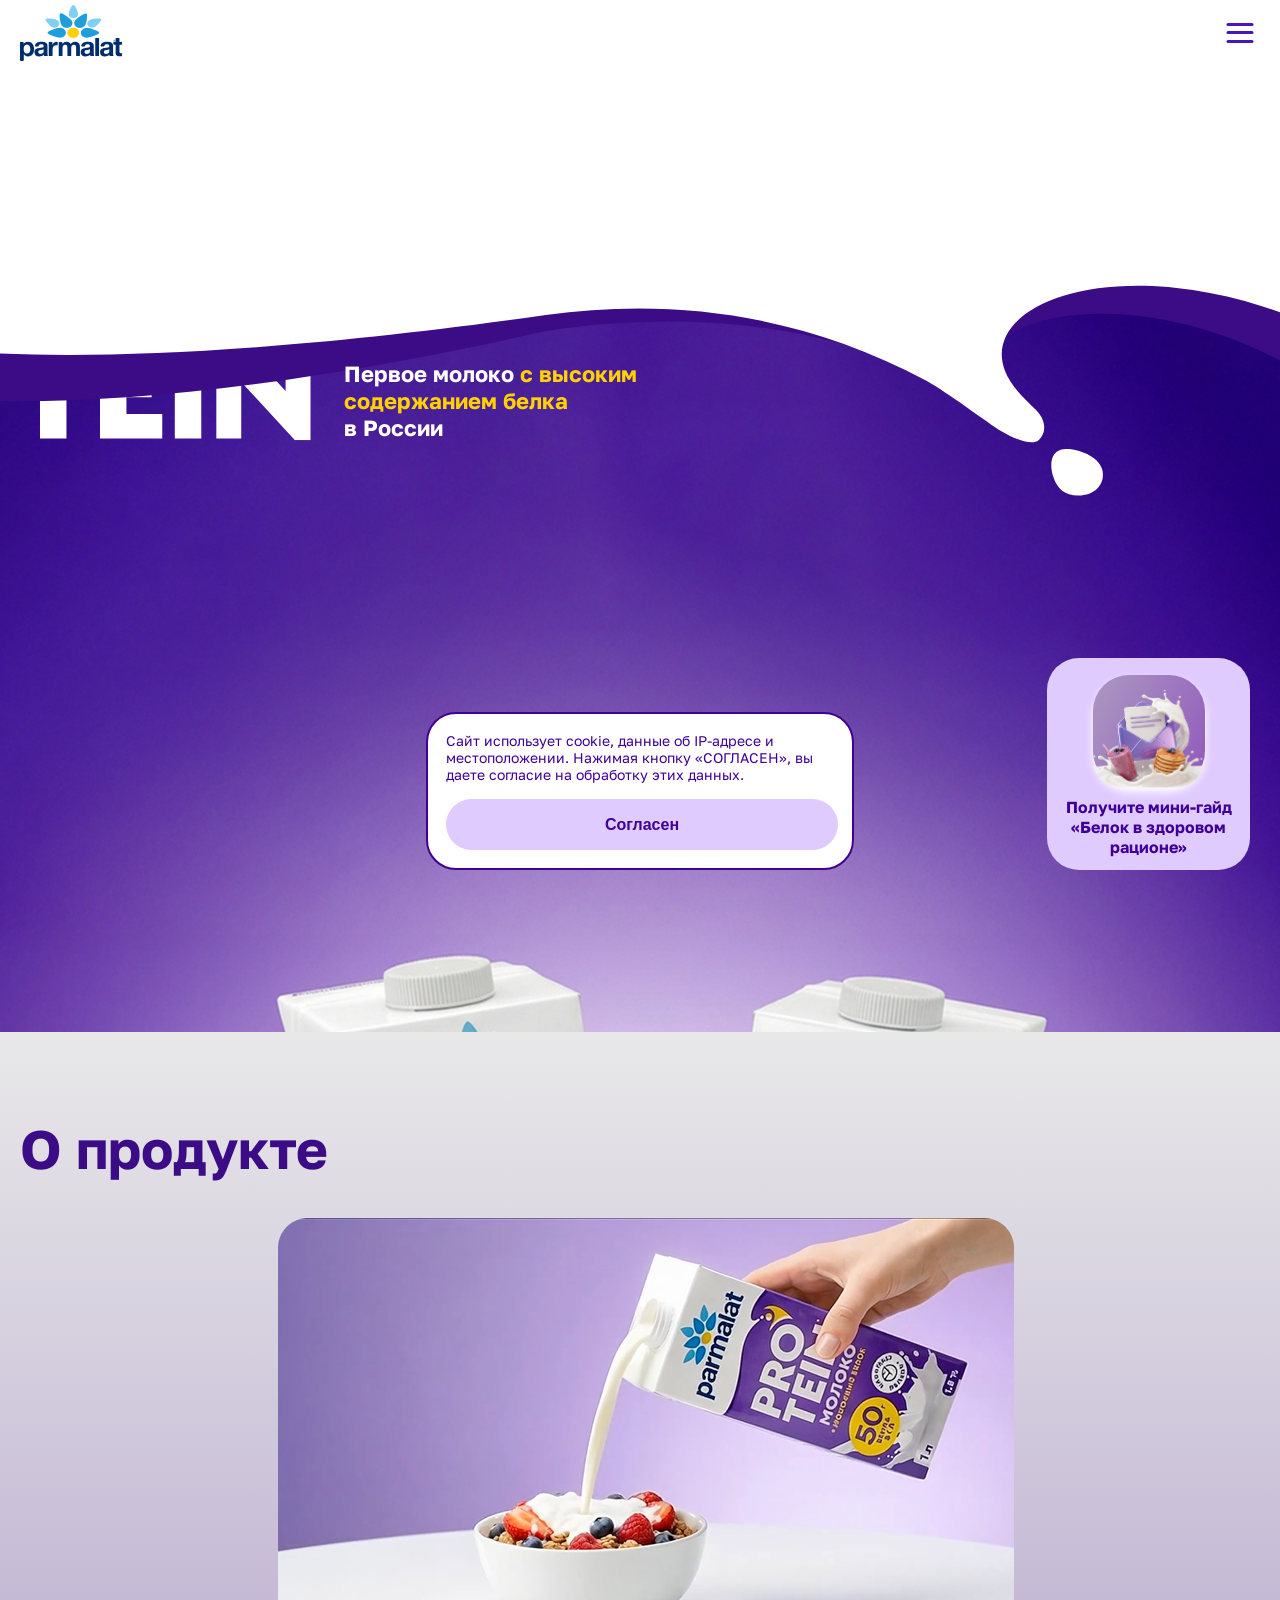
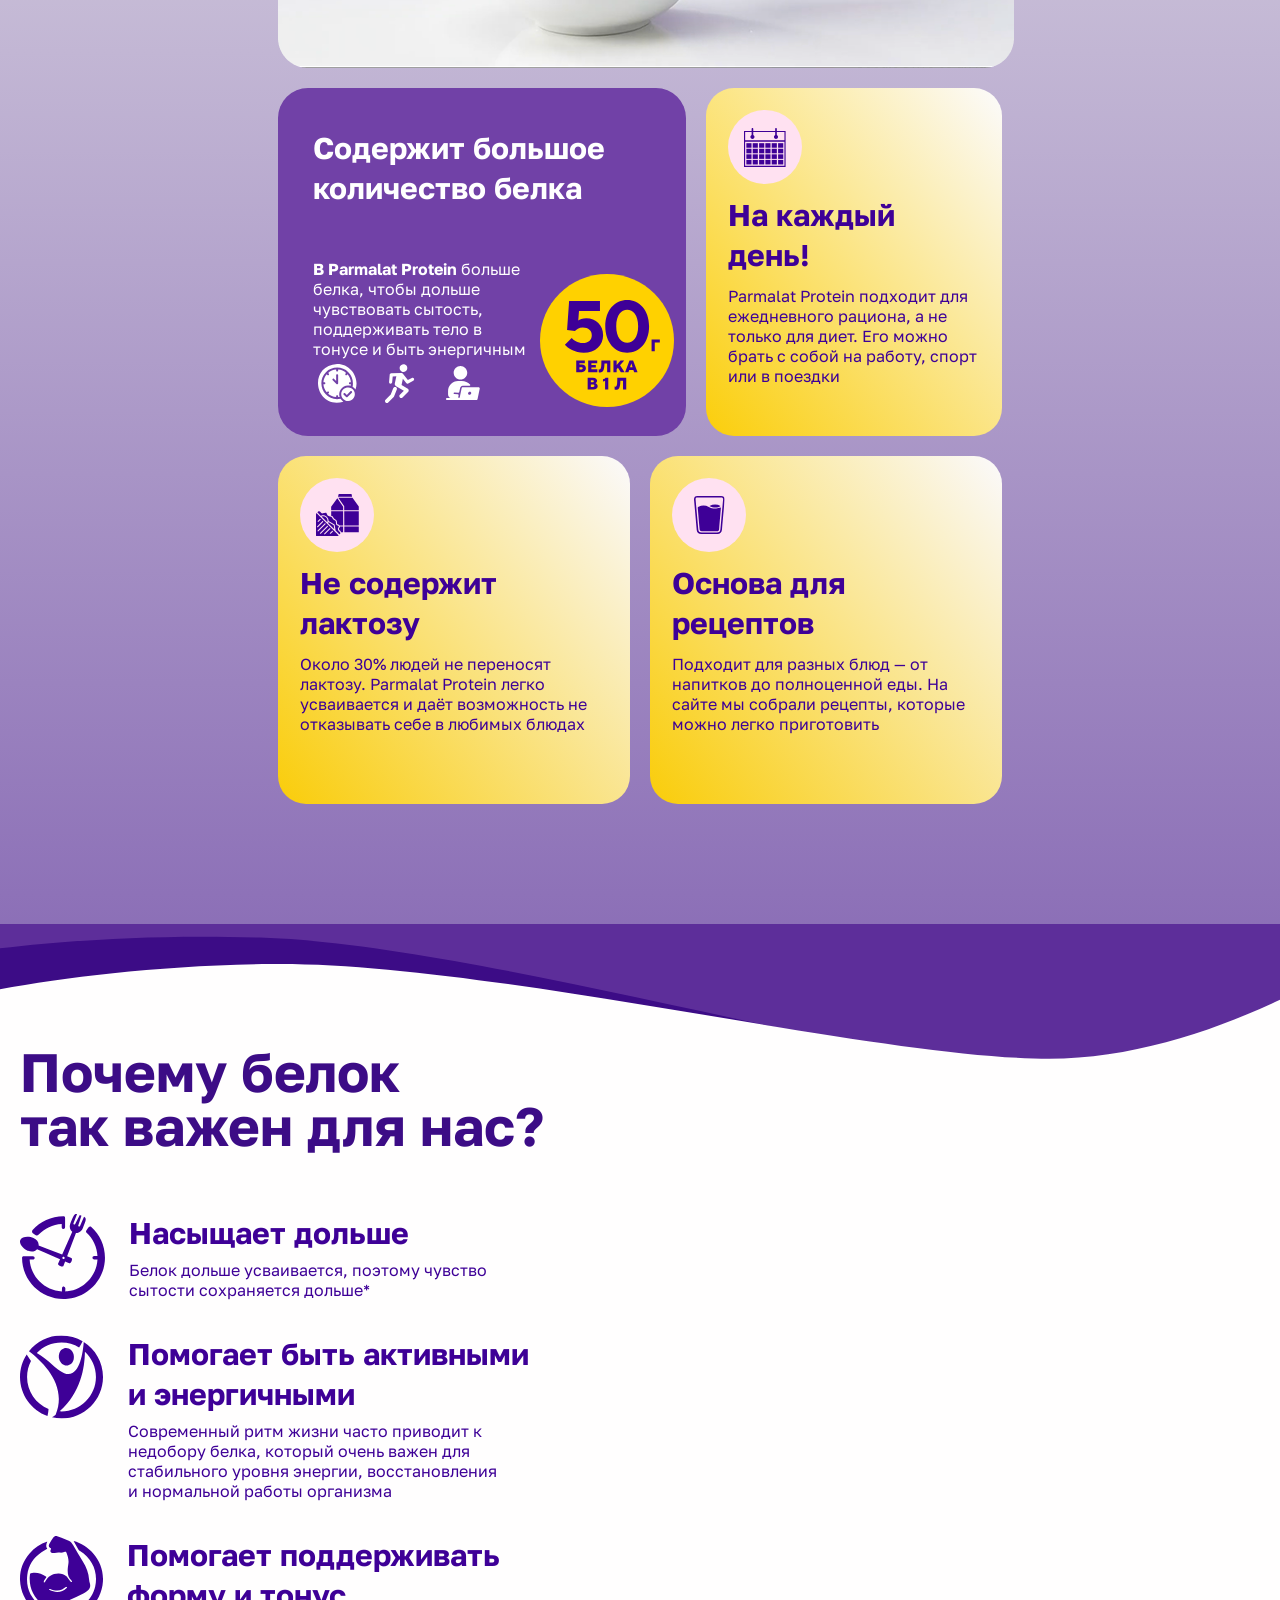
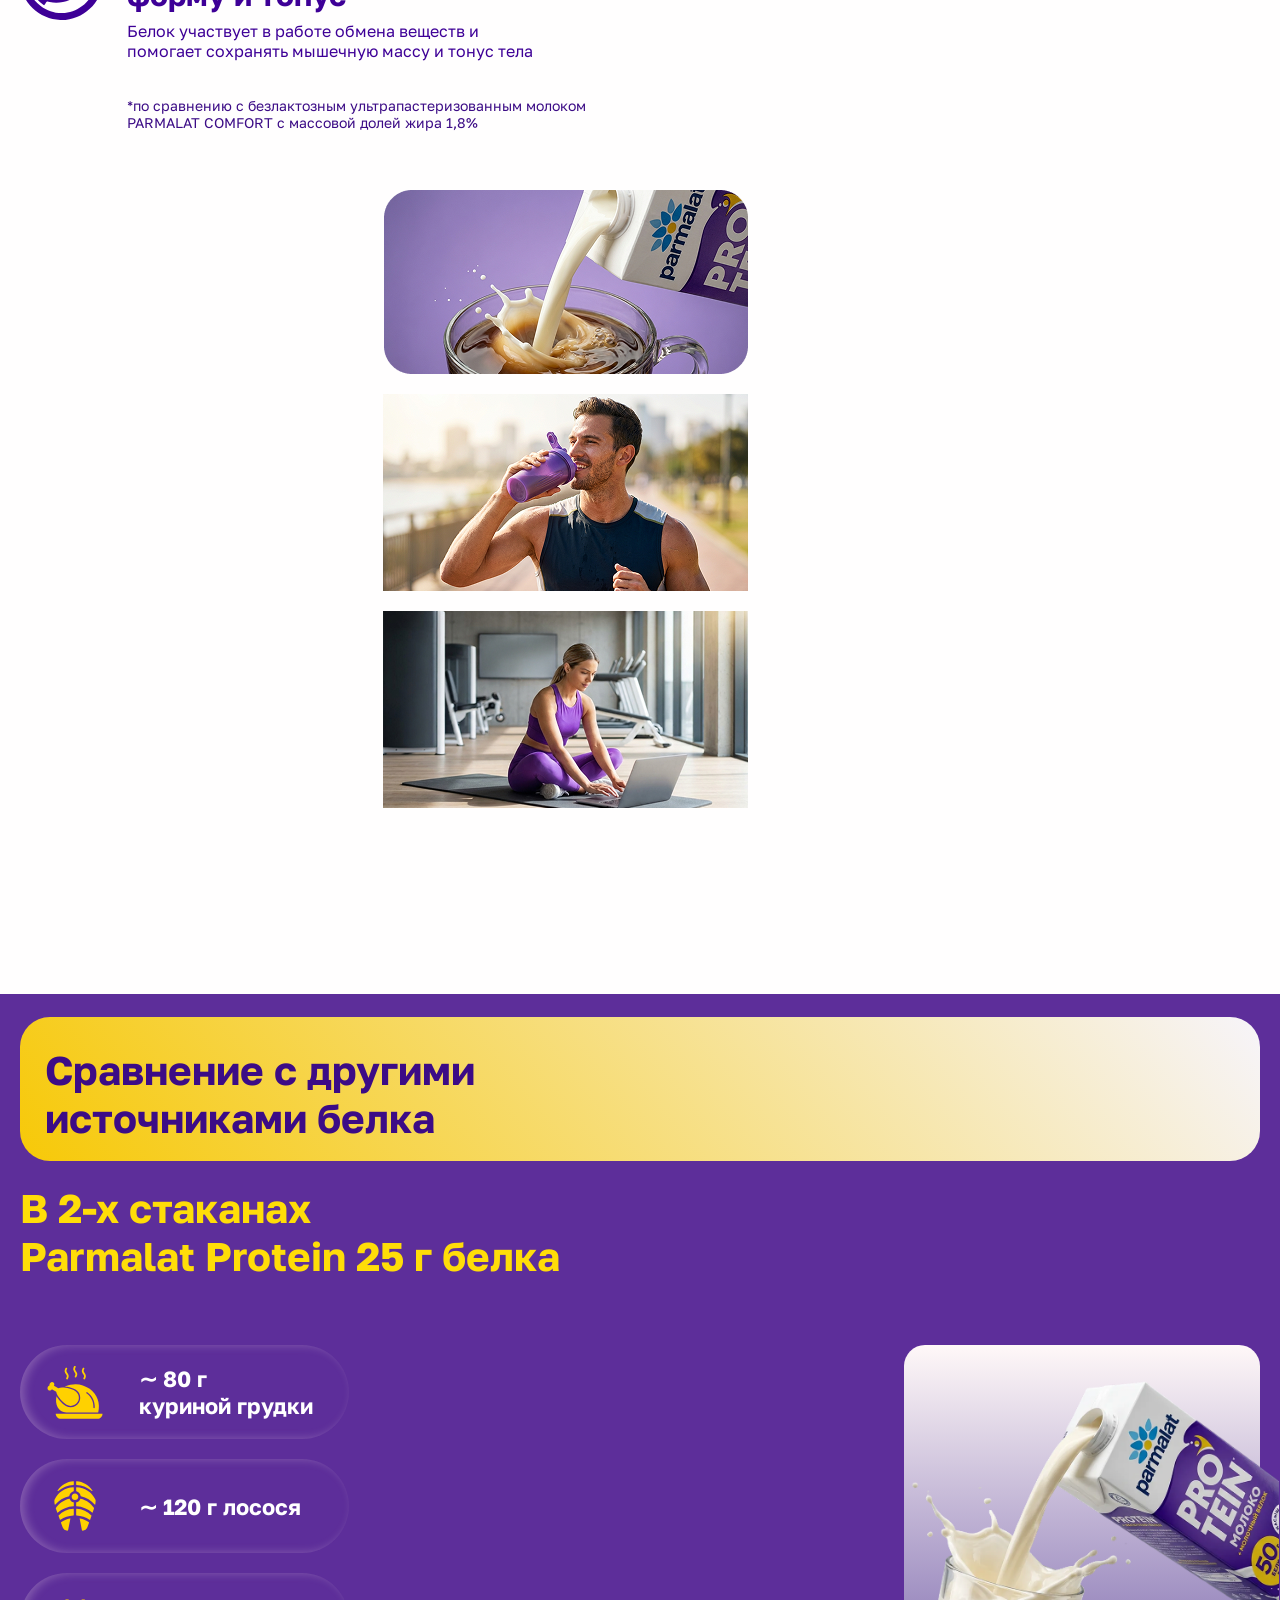
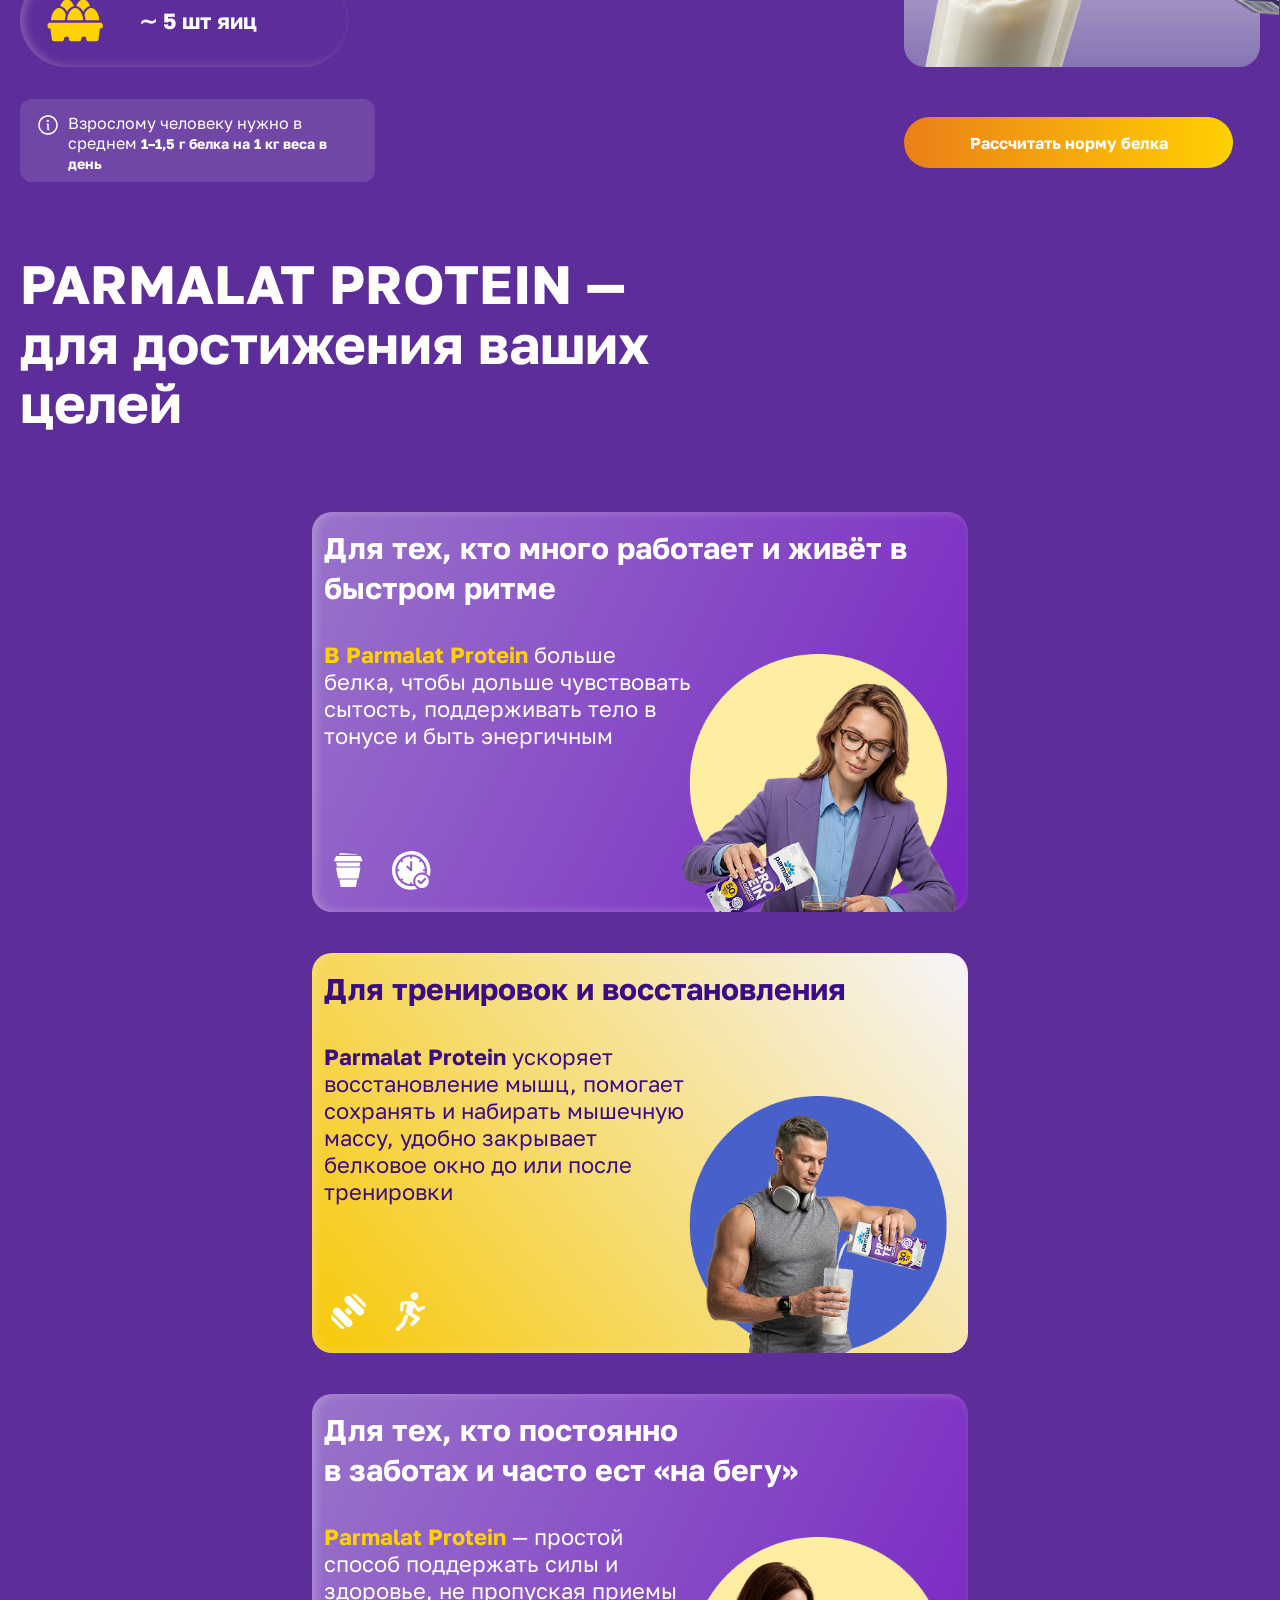
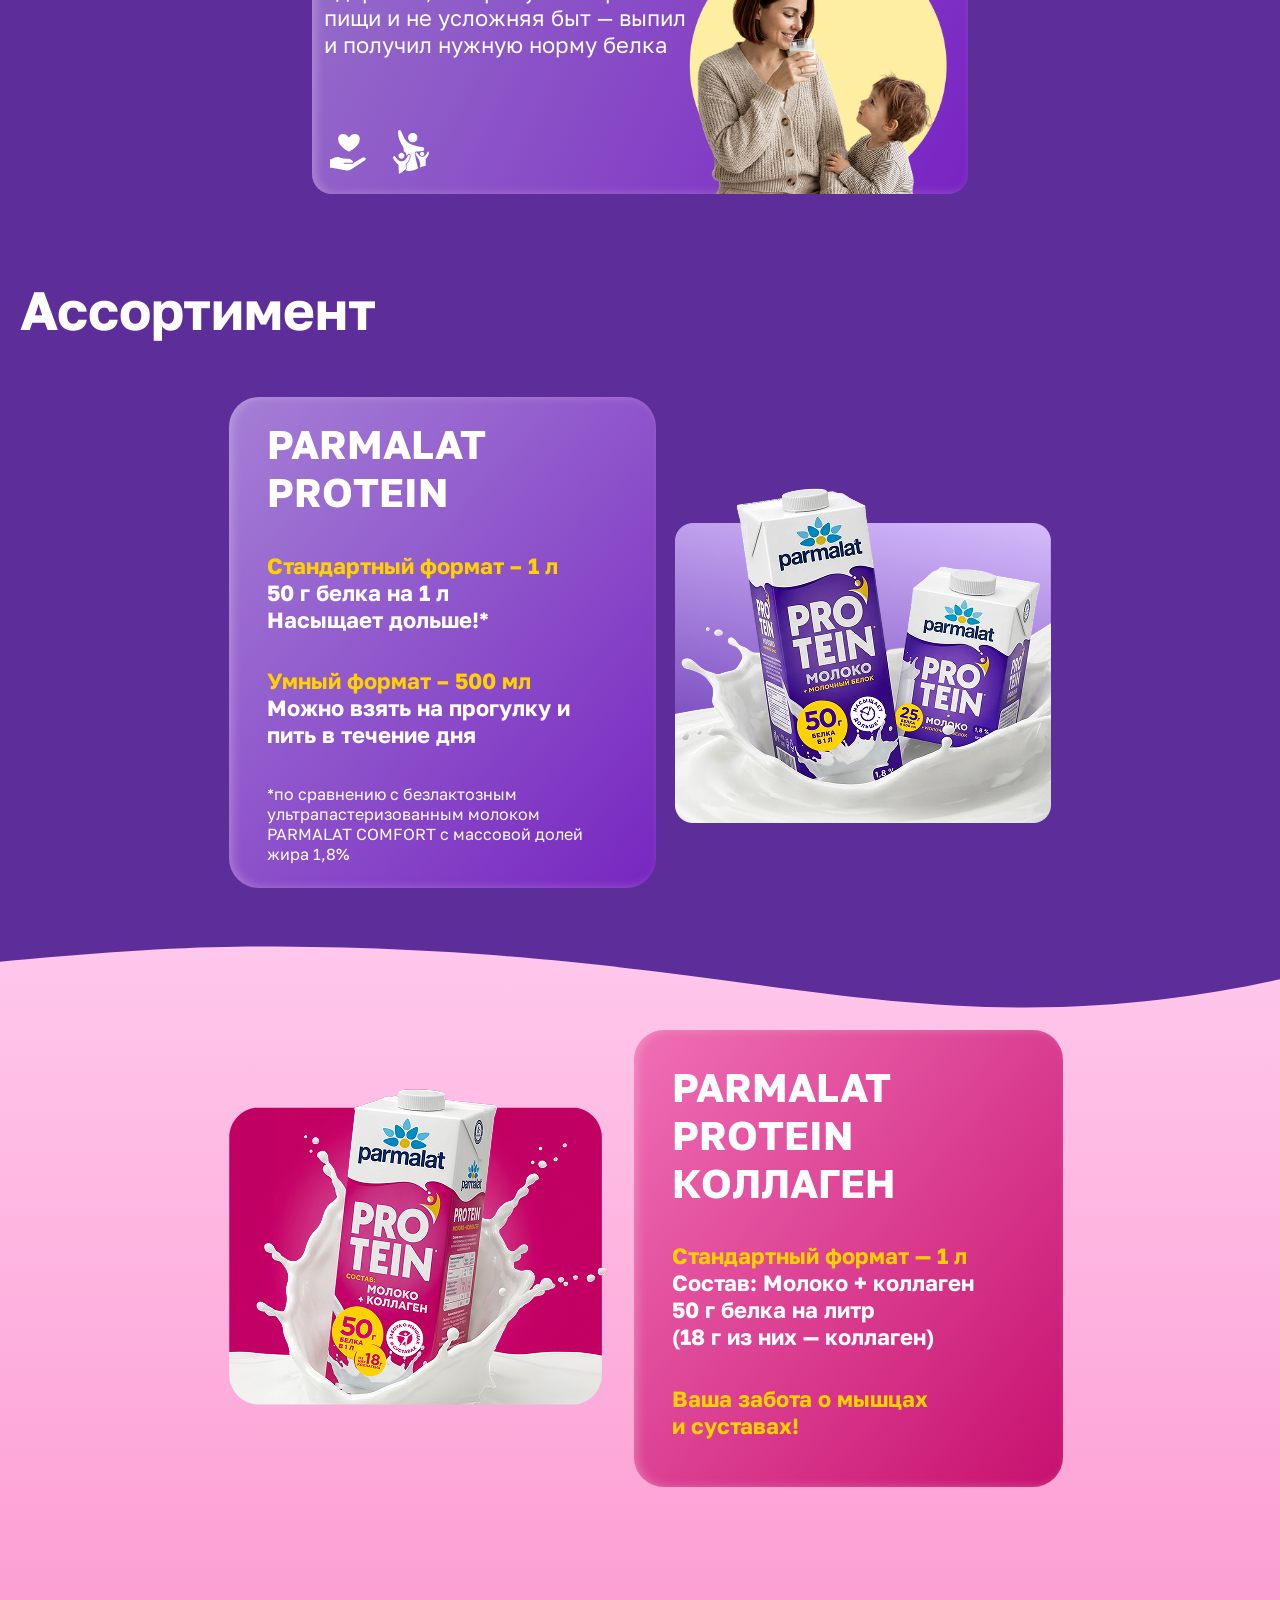
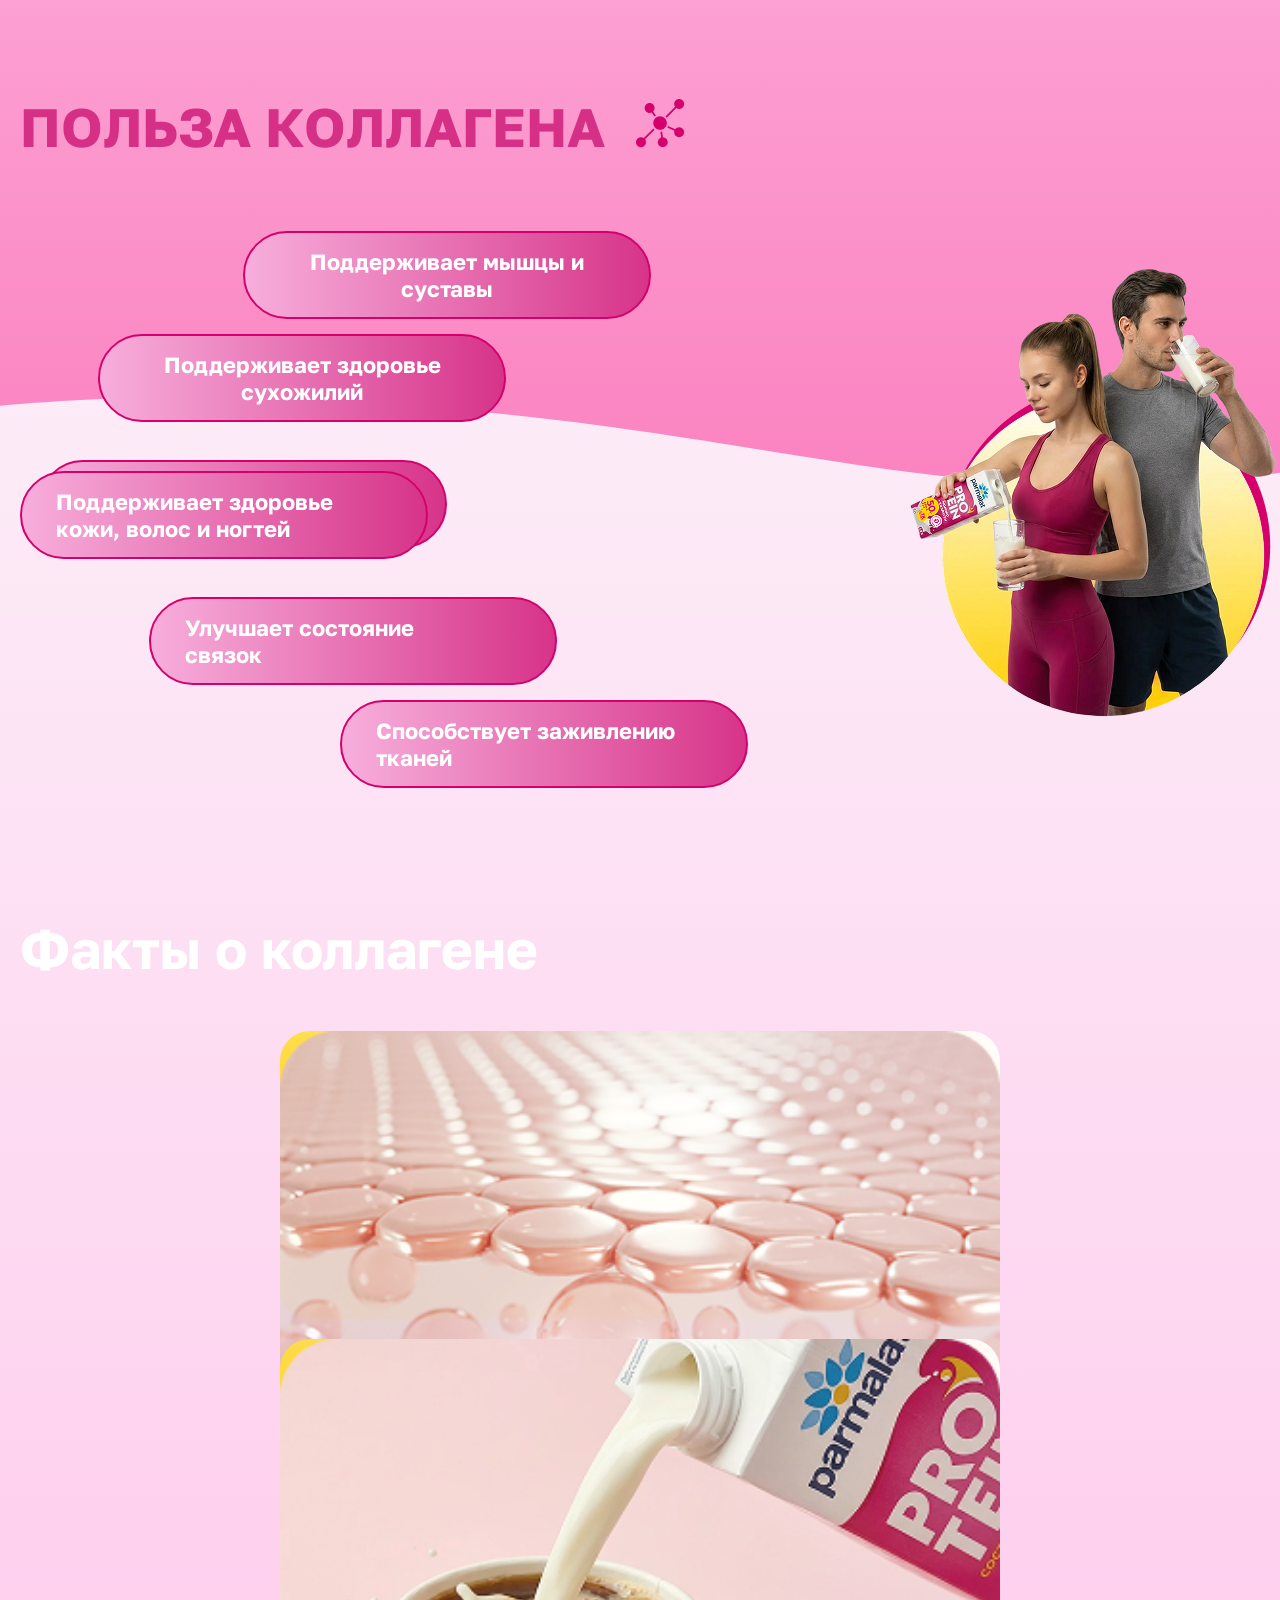
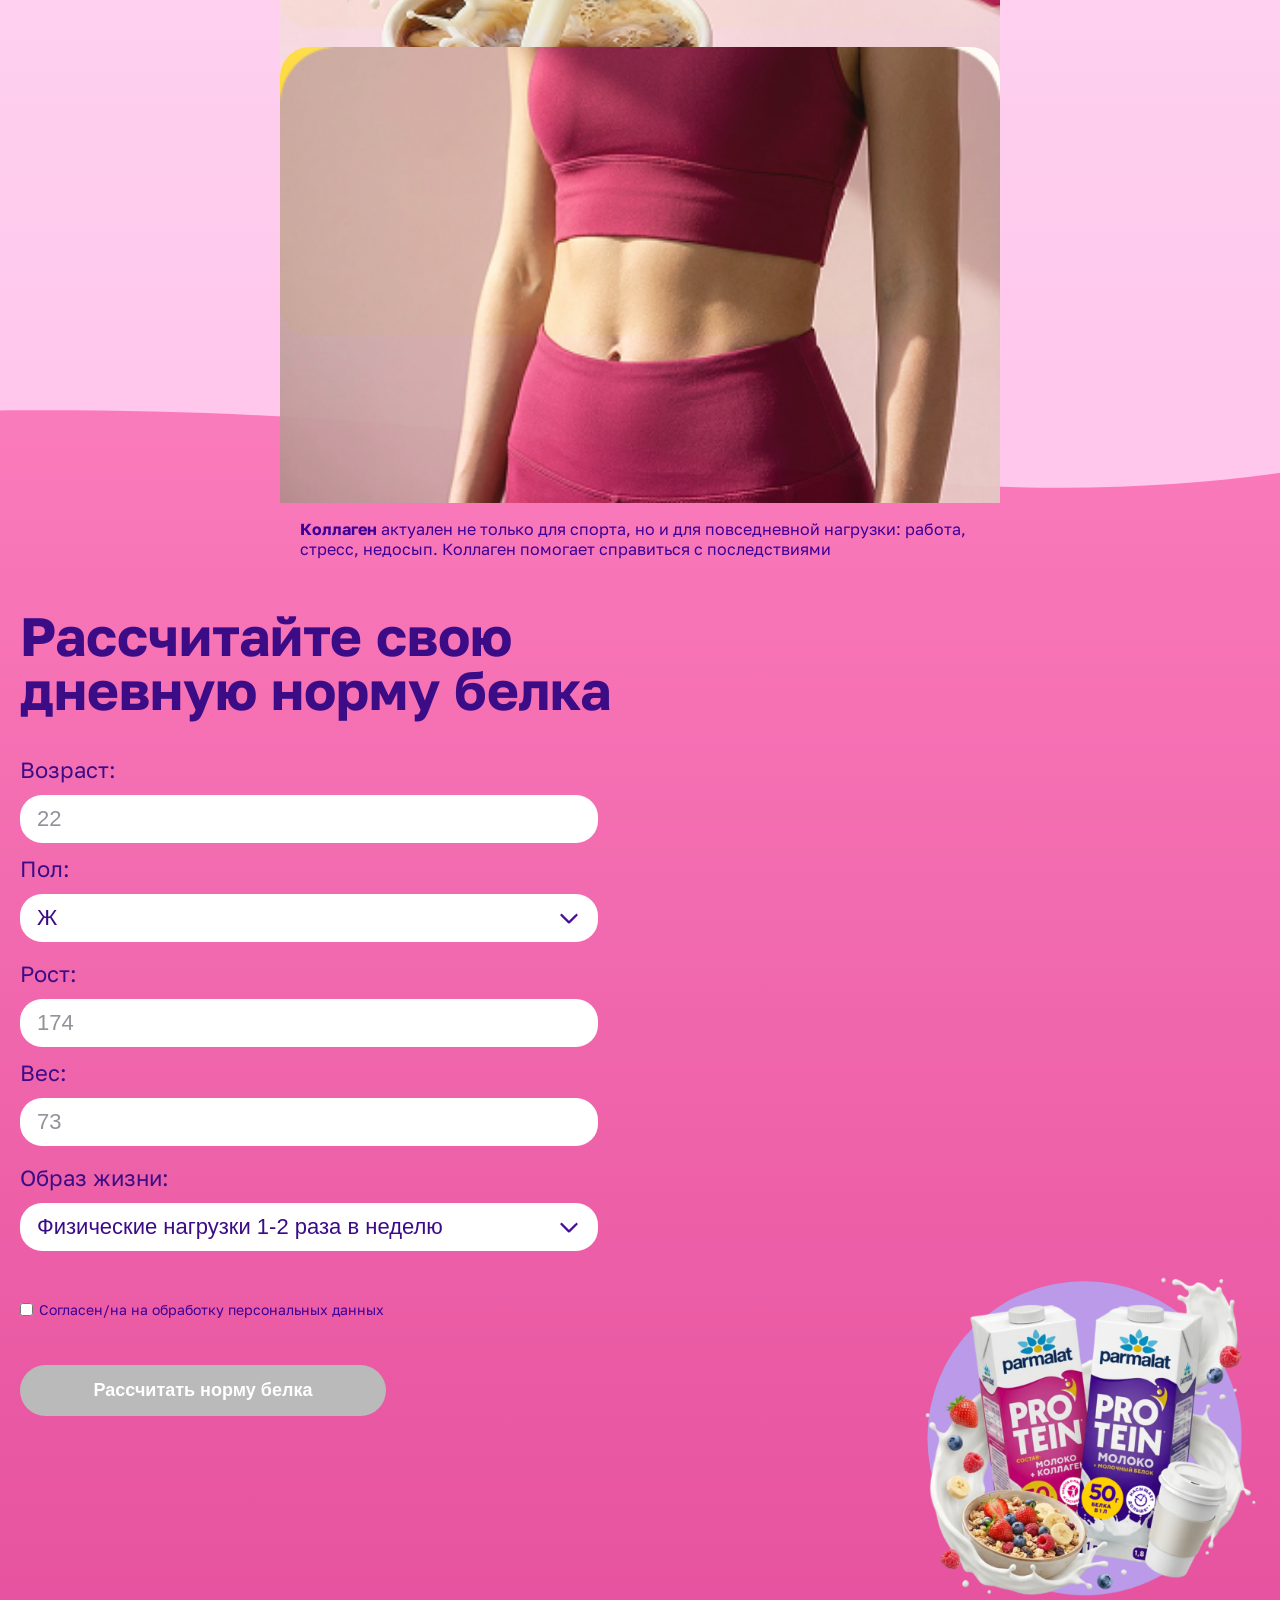
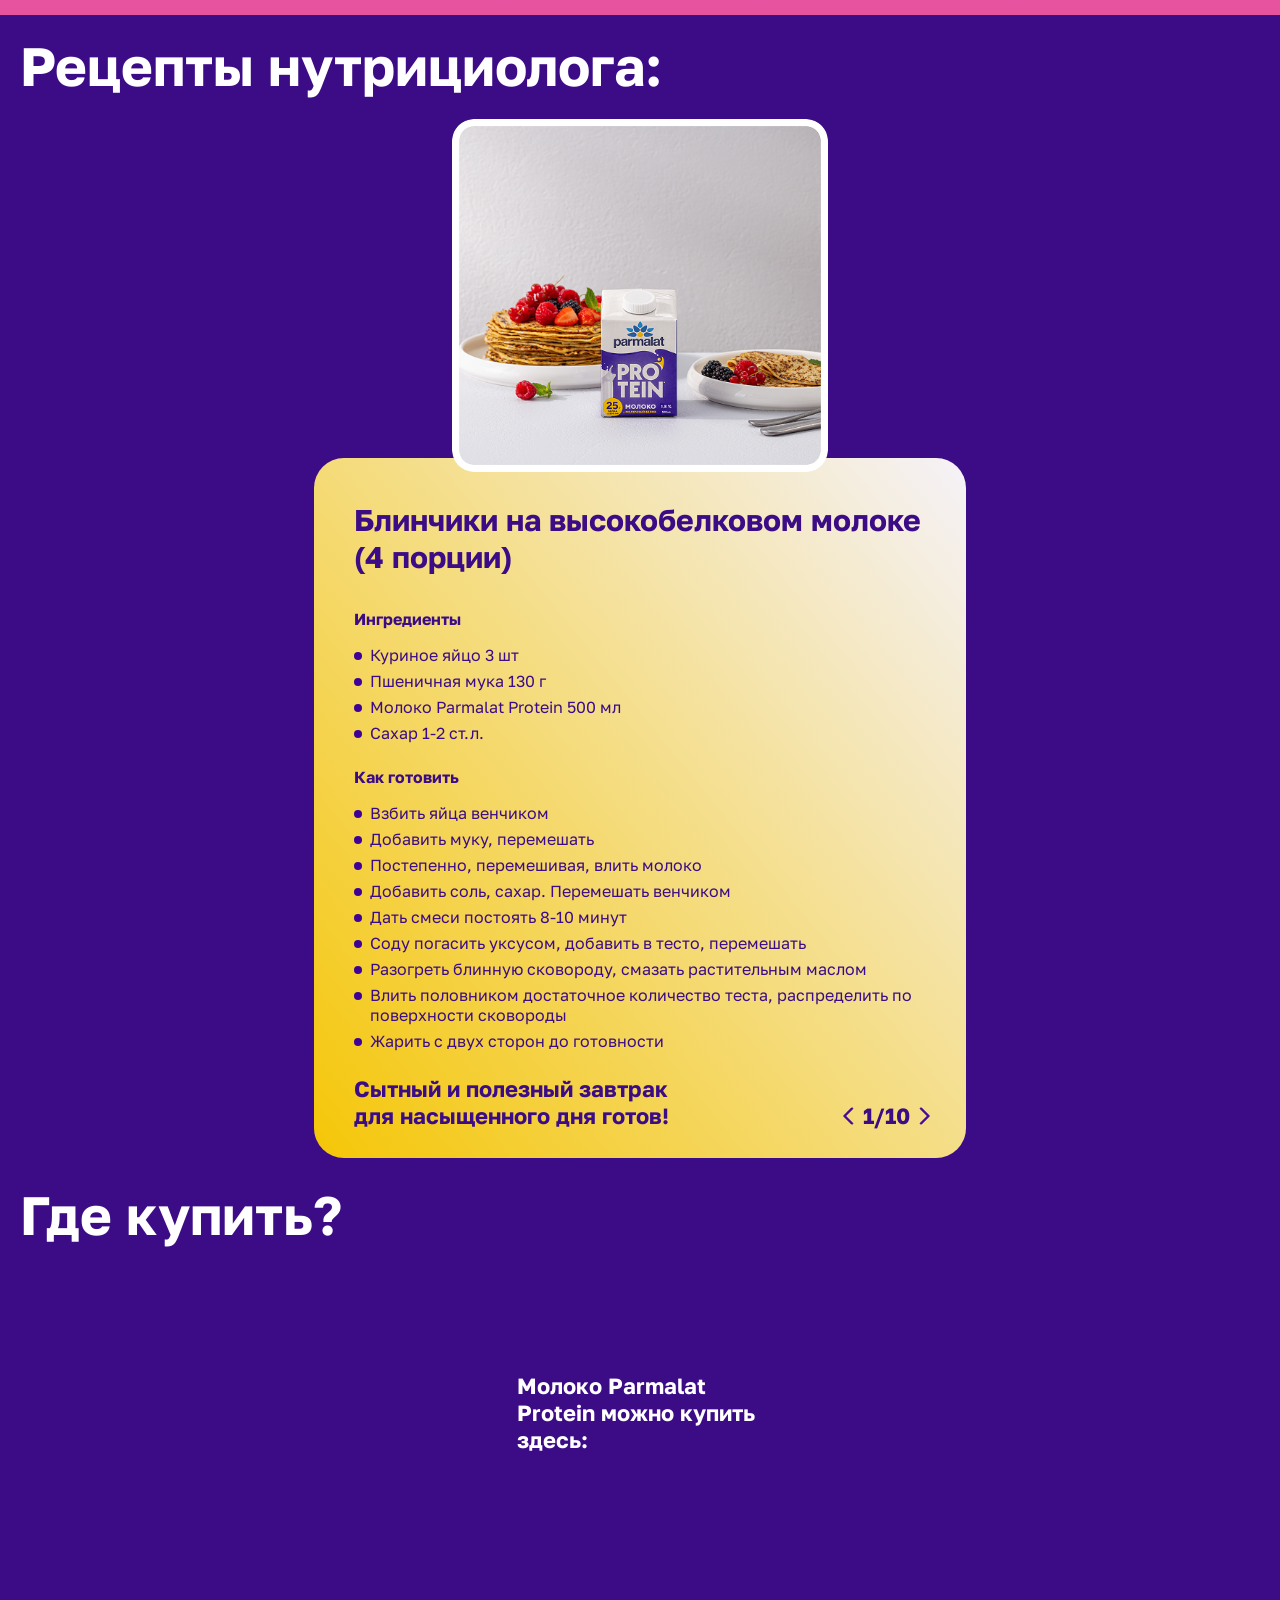
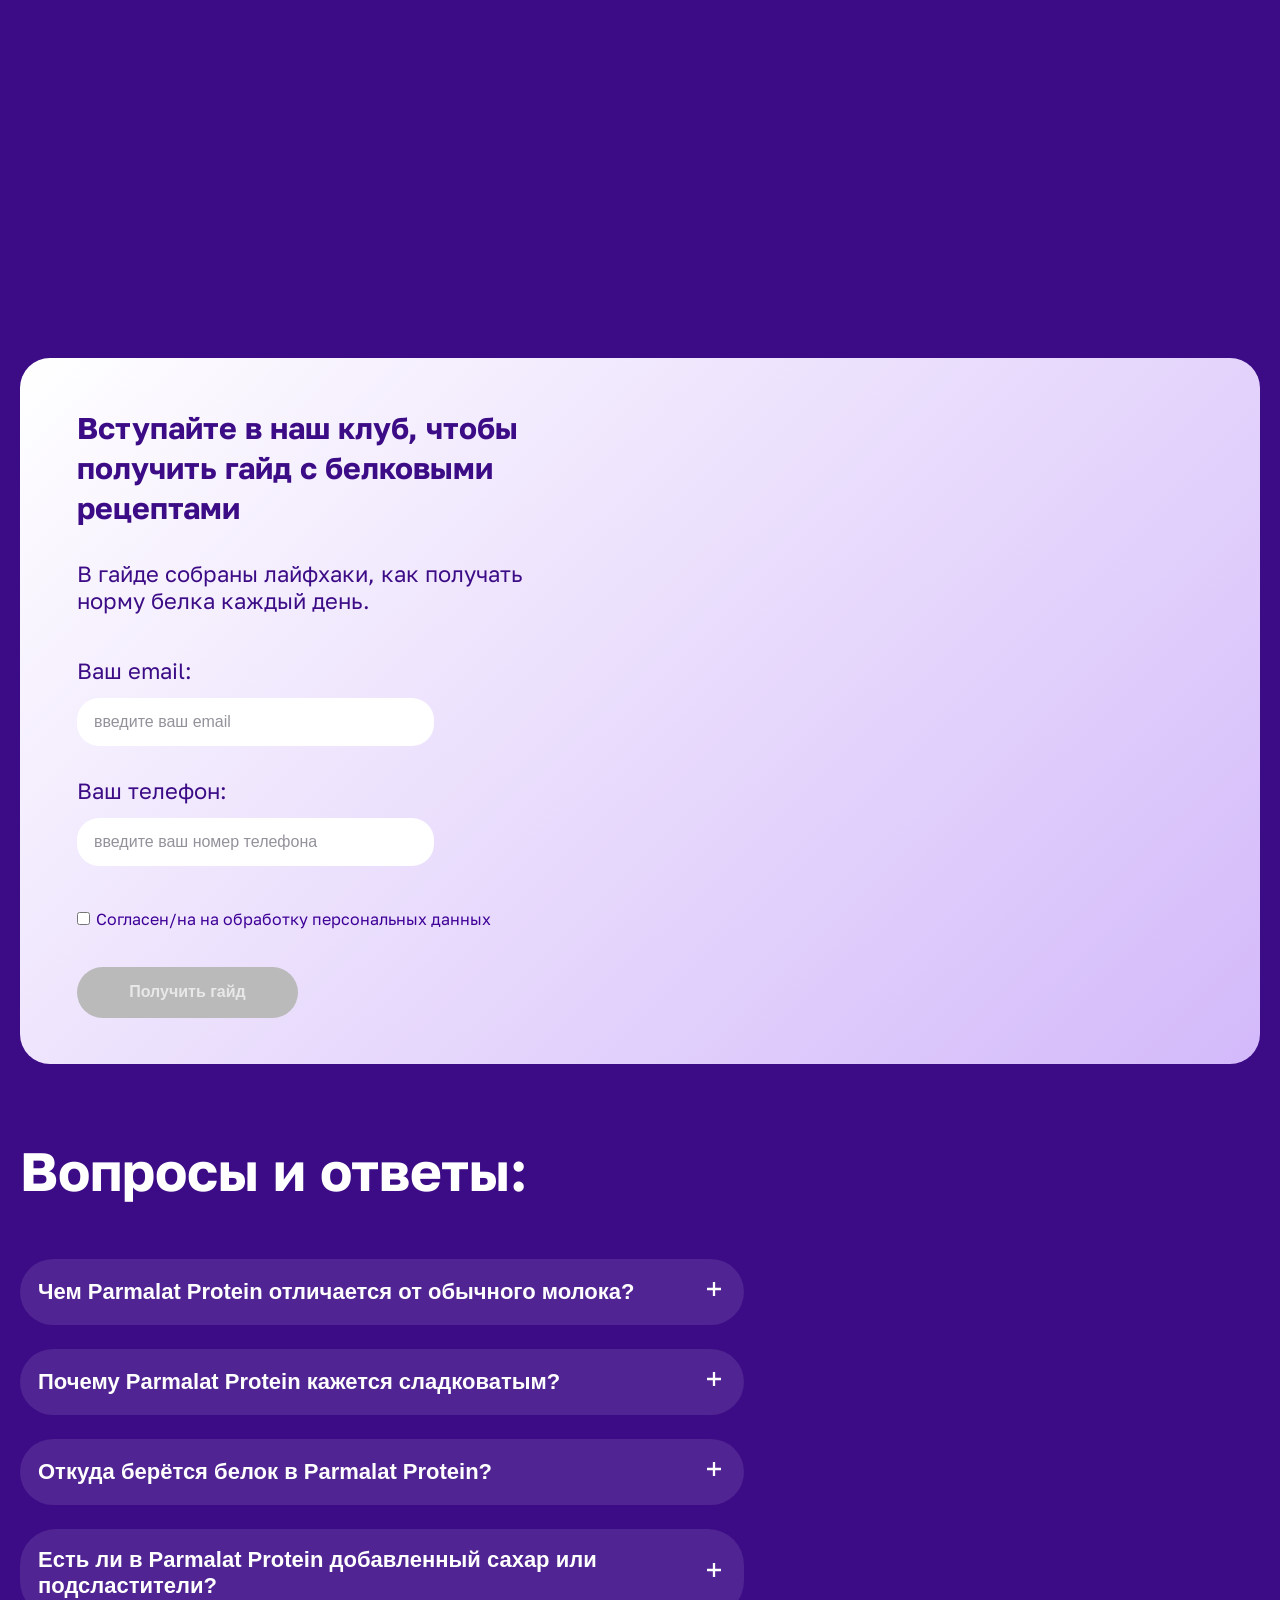
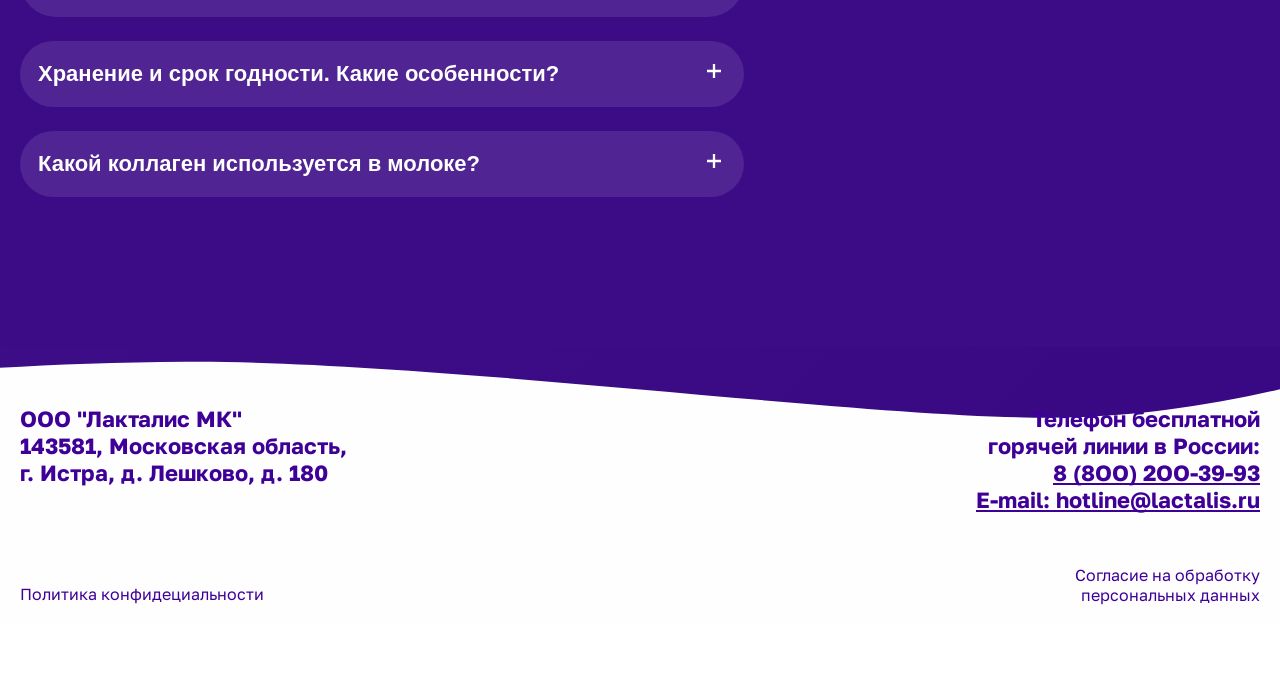
==== commit d6a2de6f: "fix 3" ====
--- a/index.html
+++ b/index.html
@@ -70,8 +70,8 @@
                 <img src="assets/images/header-back.svg" alt="recipe">
             </picture>
             <div class="main-wrapper">
-                <img class="main-img2" src="assets/images/main-2.svg" alt="">
-                <img class="main-img3" src="assets/images/main-3.svg" alt="">
+<!--                <img class="main-img2" src="assets/images/main-2.svg" alt="">-->
+<!--                <img class="main-img3" src="assets/images/main-3.svg" alt="">-->
                 <p class="main-desc">Первое молоко <span>с высоким содержанием белка</span> <br>в России</p>
             </div>
         </div>
@@ -903,18 +903,21 @@
             <h2 class="buy-title">Где купить?</h2>
             <div class="buy-wrapper">
                 <img src="assets/images/buy.svg" alt="">
-                <iframe src="https://yandex.ru/map-widget/v1/?um=constructor%3Ac67f9639c546e86126a394669af5c55874653a3b5557057f41d91623fda5a759&amp;source=constructor"
-                        frameborder="0"></iframe>
-            </div>
-            <p class="buy-desc">Молоко Parmalat Protein можно купить здесь: </p>
-            <ul class="buy-list">
-                <li><img src="assets/images/buy-1.svg" alt=""></li>
-                <li><img src="assets/images/buy-2.svg" alt=""></li>
-                <li><img src="assets/images/buy-3.svg" alt=""></li>
-                <li><img src="assets/images/buy-4.svg" alt=""></li>
-                <li><img src="assets/images/buy-5.svg" alt=""></li>
-                <li><img src="assets/images/buy-6.svg" alt=""></li>
-            </ul>
+<!--                <iframe src="https://yandex.ru/map-widget/v1/?um=constructor%3Ac67f9639c546e86126a394669af5c55874653a3b5557057f41d91623fda5a759&amp;source=constructor"-->
+<!--                        frameborder="0"></iframe>-->
+                <div class="buy-content">
+                    <p class="buy-desc">Молоко Parmalat Protein можно купить здесь: </p>
+                    <ul class="buy-list">
+                        <li><a href="https://www.auchan.ru/product/moloko-protein-b-lakt-1-8-1l/?utm_referrer=https%3A%2F%2Fyandex.ru%2F"><img src="assets/images/buy-1.svg" alt=""></a></li>
+                        <li><a href="https://www.okmarket.ru/product/bzmzh_moloko_utp_parmalat_protein_bezlaktoznoe_18_500ml/"><img src="assets/images/buy-2.svg" alt=""></a></li>
+                        <li><a href="https://magnit.ru/product/8000079204-parmalat_protein_moloko_bezlakt_u_past_1_8_0_5l_tba_bmk?shopCode=992301&shopType=6"><img src="assets/images/buy-3.svg" alt=""></a></li>
+                        <li><a href="https://5ka.ru/product/moloko-parmalat-protein-bezlaktoznoe-ultrapasteriz--4435542/"><img src="assets/images/buy-4.svg" alt=""></a></li>
+                        <li><a href="https://www.perekrestok.ru/cat/370/p/moloko-parmalat-protein-bezlaktoznoe-ultrapasterizovannoe-1-8-1l-4435542"><img src="assets/images/buy-5.svg" alt=""></a></li>
+                        <li><a href="https://av.ru/i/1018723"><img src="assets/images/buy-6.svg" alt=""></a></li>
+                    </ul>
+                </div>
+            </div>
+
             <img class="buy-img" src="assets/images/buy-7.png" alt="">
         </div>
     </section>
--- a/global.css
+++ b/global.css
@@ -465,7 +465,10 @@
     z-index: 100000;
     bottom: 230px;
     right: 30px;
-    max-width: 203px;
+    max-width: 186px;
+    background: var(--levender);
+    padding: 17px 0 13px 0;
+    border-radius: 32px;
     display: flex;
     align-items: center;
     justify-content: center;
@@ -490,9 +493,9 @@
 .floating p {
     margin-top: 10px;
     font-weight: 700;
-    font-size: 18px;
+    font-size: 16px;
     text-align: center;
-    color: var(--dark-violet);
+    color: var(--grey-purple);
 }
 
 @media screen and  (max-width: 1919px) {
--- a/main.css
+++ b/main.css
@@ -49,9 +49,9 @@
 .main {
     background: url("assets/images/main-back.png") no-repeat;
     background-size: 100% auto, cover;
-    padding-top: 184px;
+    padding-top: 210px;
     position: relative;
-    padding-bottom: 356px;
+    padding-bottom: 368px;
     margin-bottom: -109px;
 }
 
@@ -67,7 +67,7 @@
 }
 
 .main-desc {
-    margin-top: 42px;
+    margin-top: 30px;
     font-weight: 700;
     font-size: 24px;
     color: var(--white);
@@ -82,17 +82,17 @@
     position: relative;
 }
 
-.main-img2 {
-    position: absolute;
-    top: -27px;
-    right: 795px;
-}
-
-.main-img3 {
-    position: absolute;
-    top: -27px;
-    right: 222px;
-}
+/*.main-img2 {*/
+/*    position: absolute;*/
+/*    top: -27px;*/
+/*    right: 795px;*/
+/*}*/
+
+/*.main-img3 {*/
+/*    position: absolute;*/
+/*    top: -27px;*/
+/*    right: 222px;*/
+/*}*/
 
 /*about*/
 
@@ -641,7 +641,7 @@
     background: linear-gradient(90deg, #f7aedc 0%, #d73489 100%);
     border: 2px solid var(--dark-pink);
     border-radius: 50px;
-    padding: 18px 0px;
+    padding: 18px 0;
     width: 408px;
     height: 94px;
     display: flex;
@@ -929,19 +929,19 @@
 
 .buy-wrapper {
     display: flex;
+    margin-top: 36px;
+    position: relative;
     align-items: end;
     justify-content: end;
-    margin-top: 36px;
-    position: relative;
-}
-
-.buy-wrapper iframe {
-    width: 1017px;
-    height: 601px;
-    border-radius: 40px;
-}
-
-.buy-wrapper img {
+}
+
+/*.buy-wrapper iframe {*/
+/*    width: 1017px;*/
+/*    height: 601px;*/
+/*    border-radius: 40px;*/
+/*}*/
+
+.buy-wrapper>img {
     position: absolute;
     top: -36px;
     right: 842px;
@@ -954,18 +954,32 @@
     color: var(--white);
 }
 
+.buy-content {
+    display: flex;
+    flex-direction: column;
+}
+
 .buy-desc {
-    margin-top: 48px;
+    margin-top: 116px;
+    padding-left: 47px;
     font-weight: 700;
     font-size: 24px;
     color: var(--white);
 }
 
 .buy-list {
+    flex-wrap: wrap;
+    gap: 68px;
+    margin-top: 59px;
+    max-width: 814px;
     display: flex;
     align-items: center;
     justify-content: space-between;
 }
+
+/*.buy-list img {*/
+/*    width: 33%;*/
+/*}*/
 
 /*request*/
 
@@ -2312,7 +2326,6 @@
 
     .about-info {
         background: var(--red-purple);
-        display: flex;
         display: none;
         flex-direction: column;
         padding: 29px 12px 29px 35px;
@@ -2893,7 +2906,7 @@
         background: linear-gradient(90deg, #f7aedc 0%, #d73489 100%);
         border: 2px solid var(--dark-pink);
         border-radius: 50px;
-        padding: 18px 0px;
+        padding: 18px 0;
         width: 408px;
         height: 88px;
         display: flex;
@@ -3311,6 +3324,10 @@
 }
 
 @media screen and (max-width: 767px) {
+    section {
+        max-width: 400px !important;
+        margin: 0 auto;
+    }
     .header {
         display: none;
     }
@@ -4131,7 +4148,7 @@
     .benefits-wrapper picture {
         position: relative;
         z-index: 2;
-        right: -11px;
+        right: 0;
     }
 
     .benefits-block {
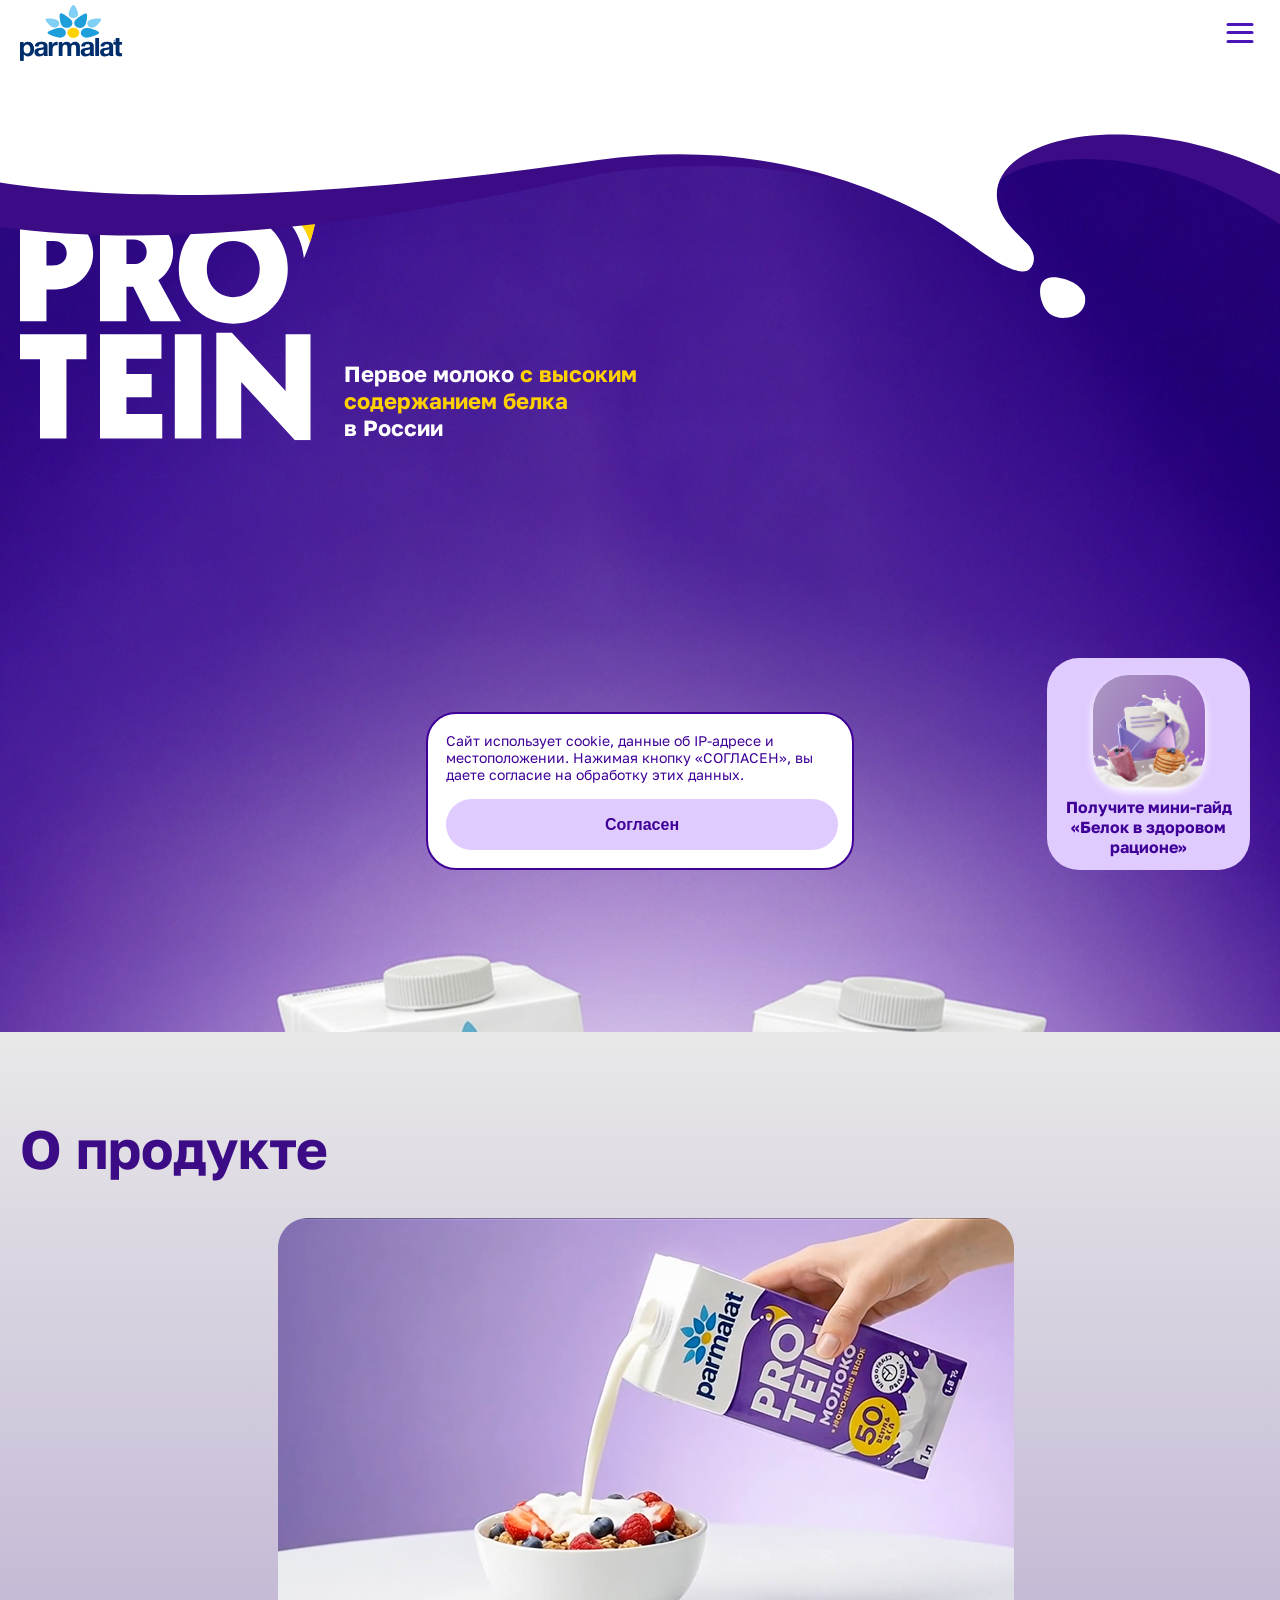
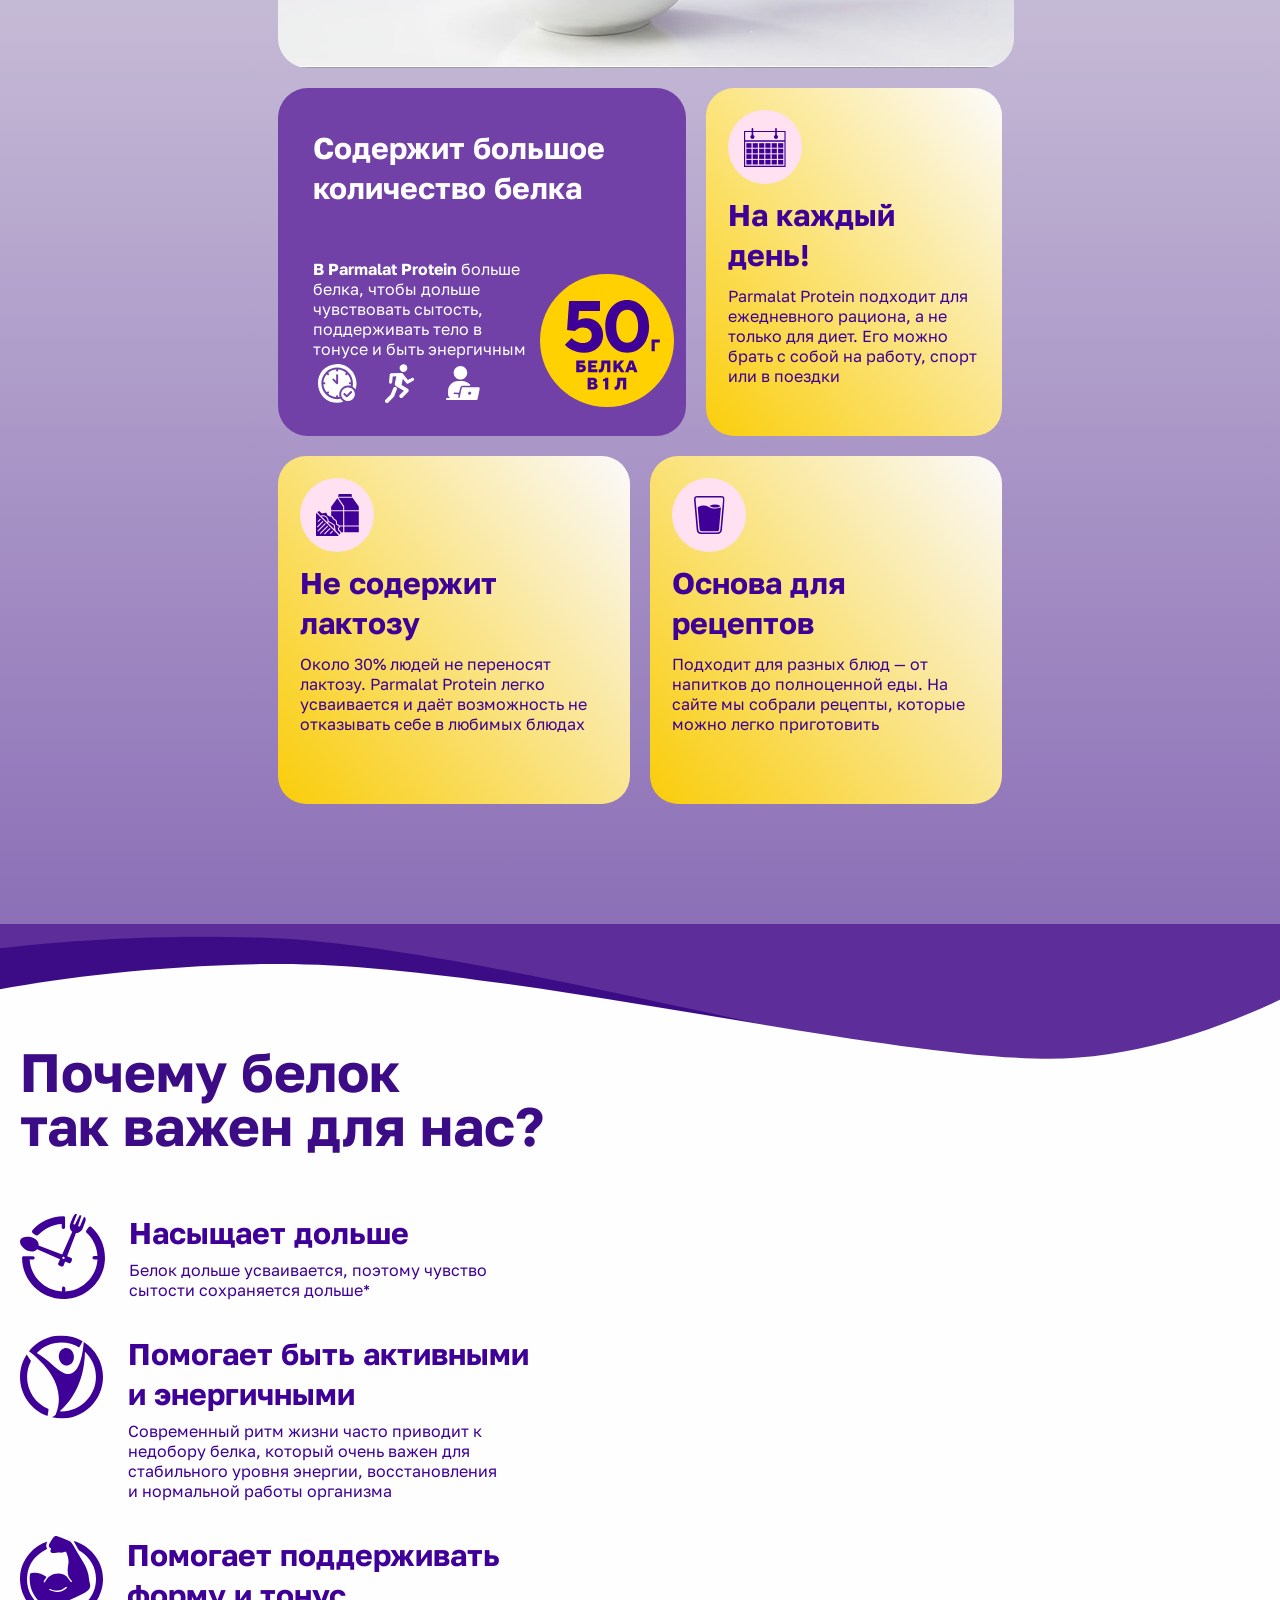
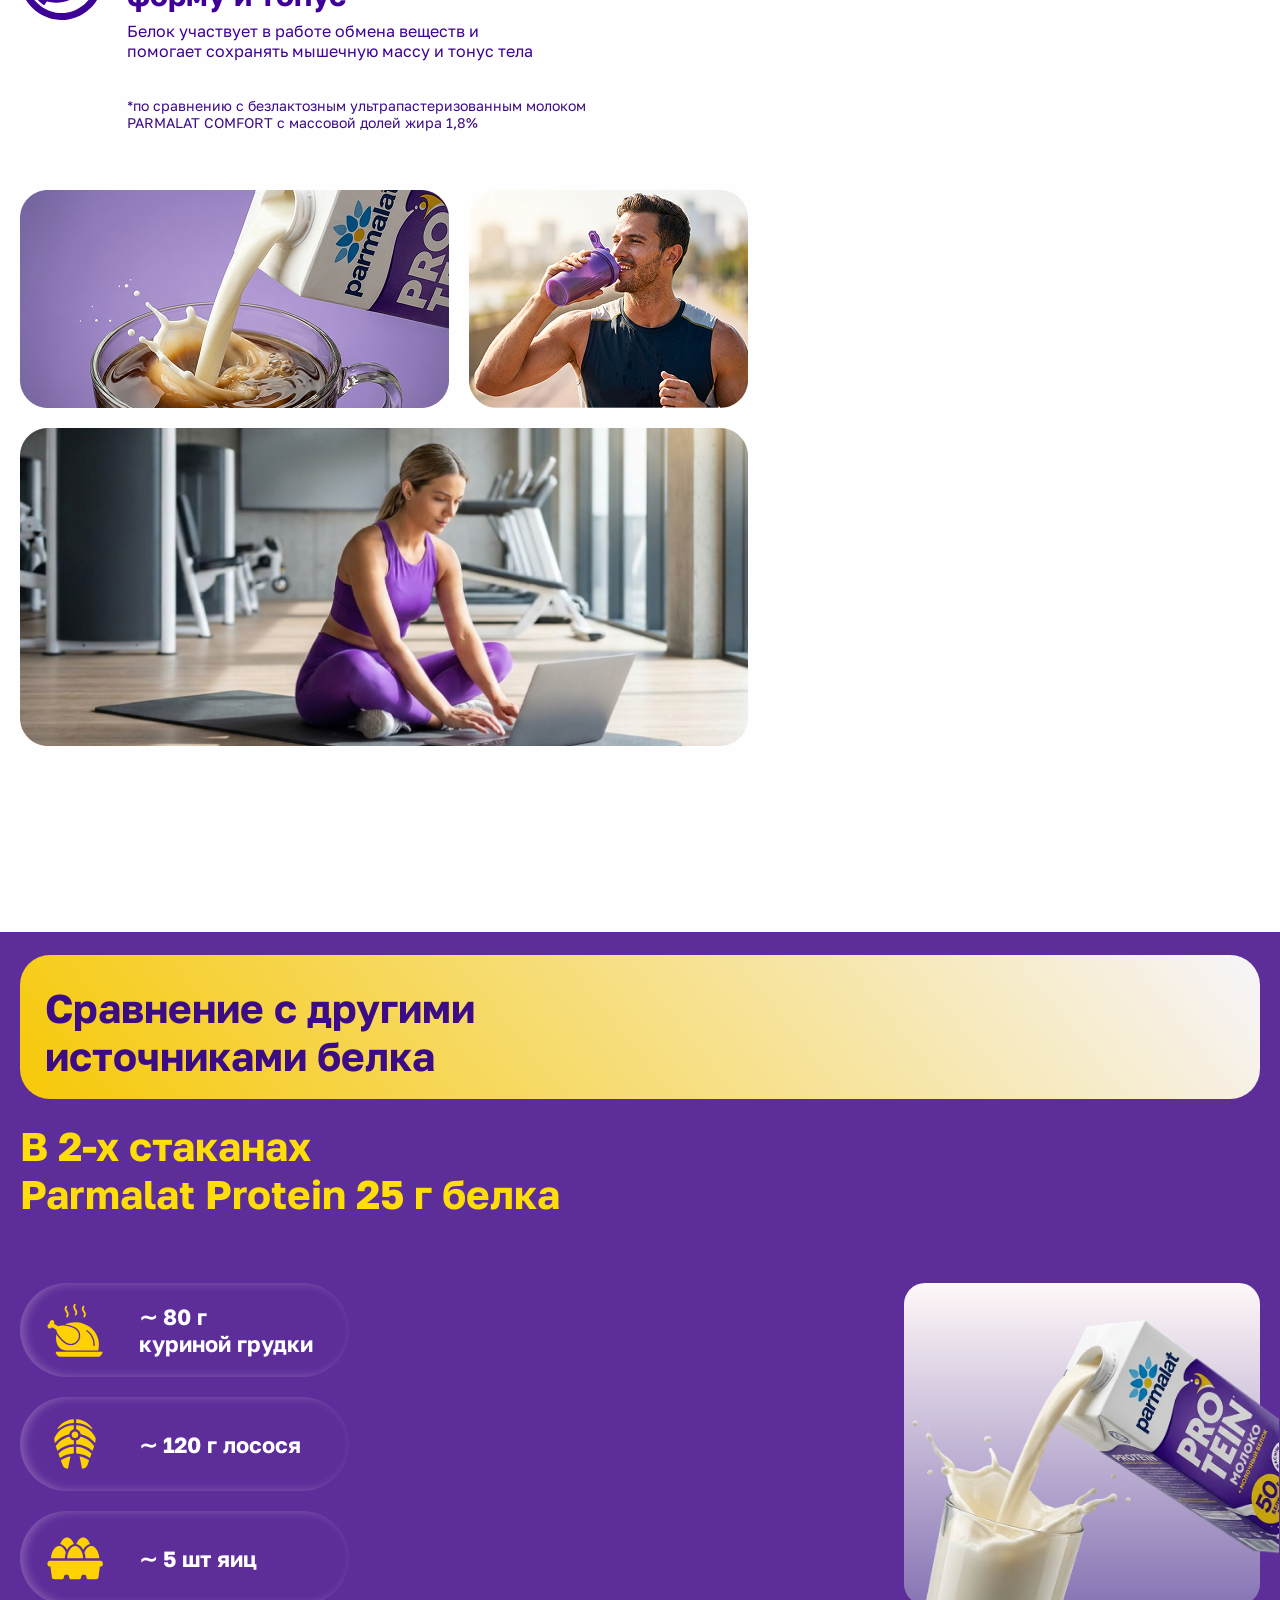
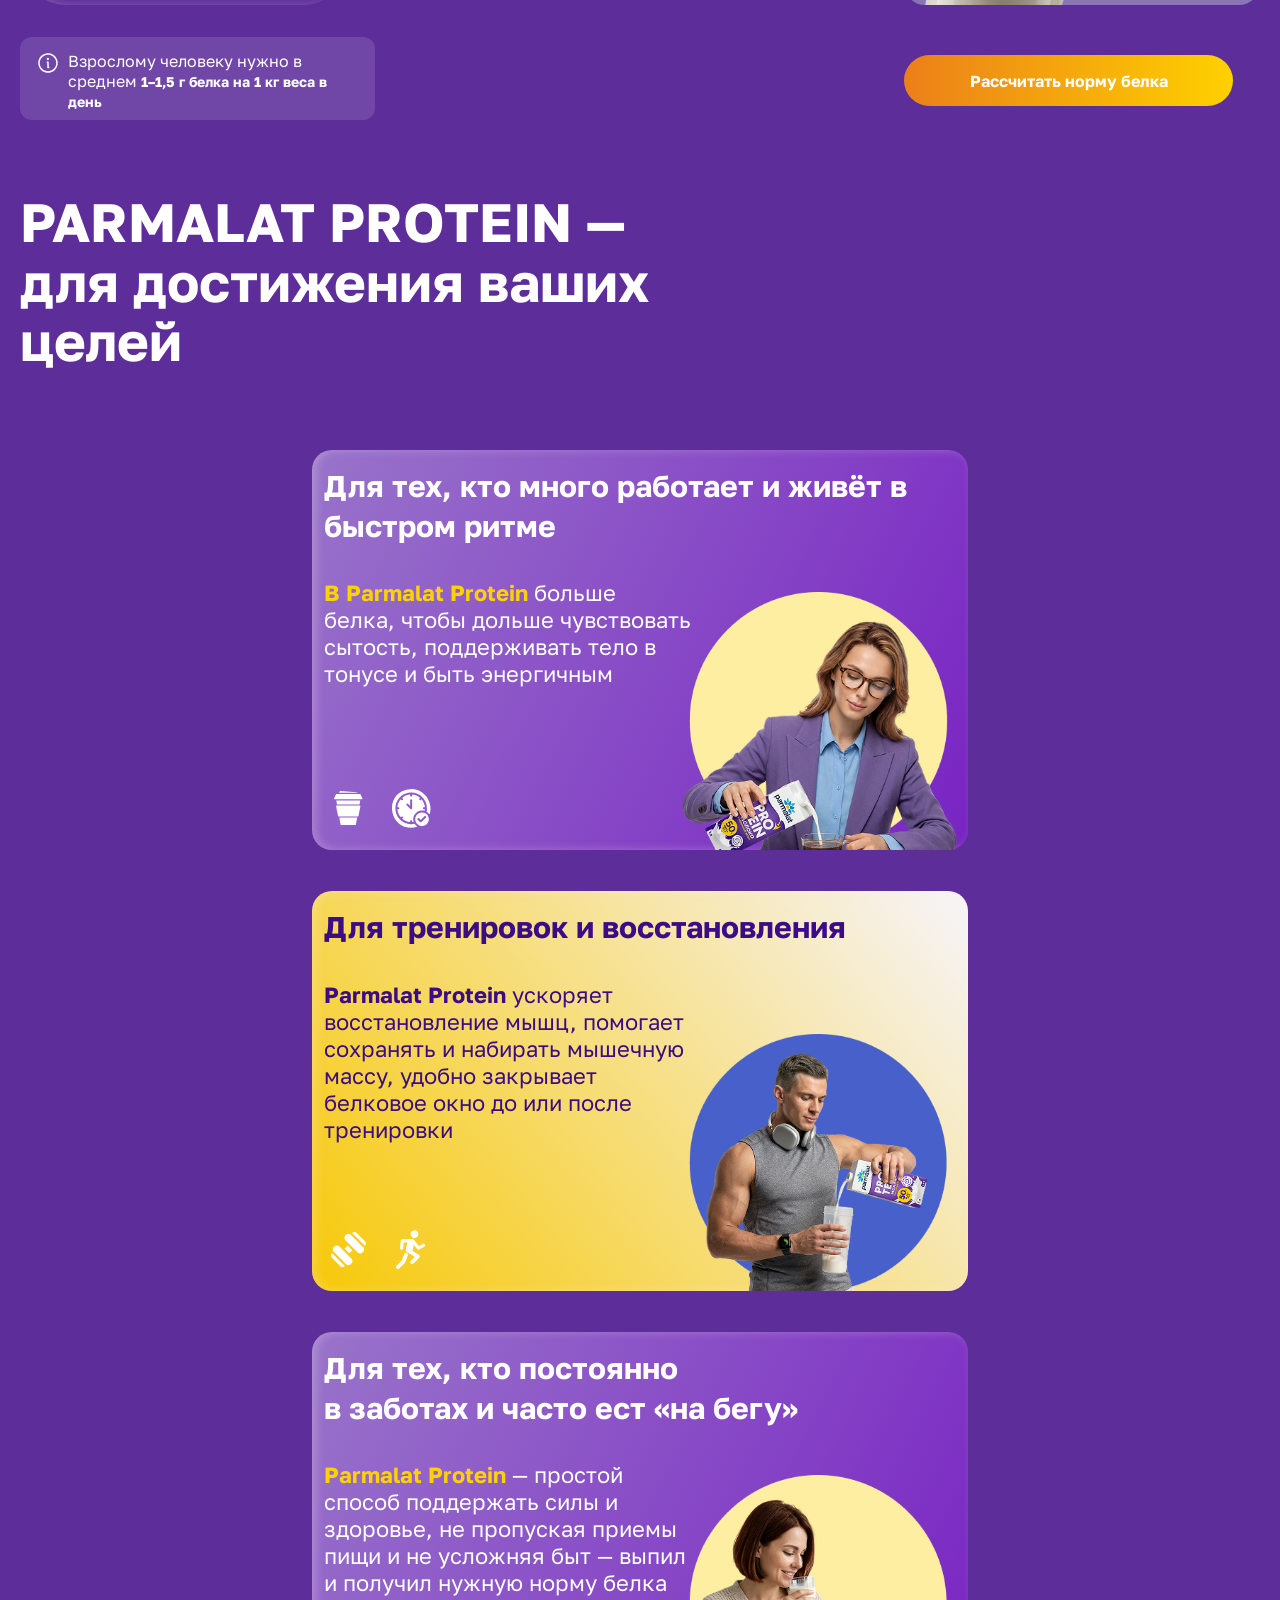
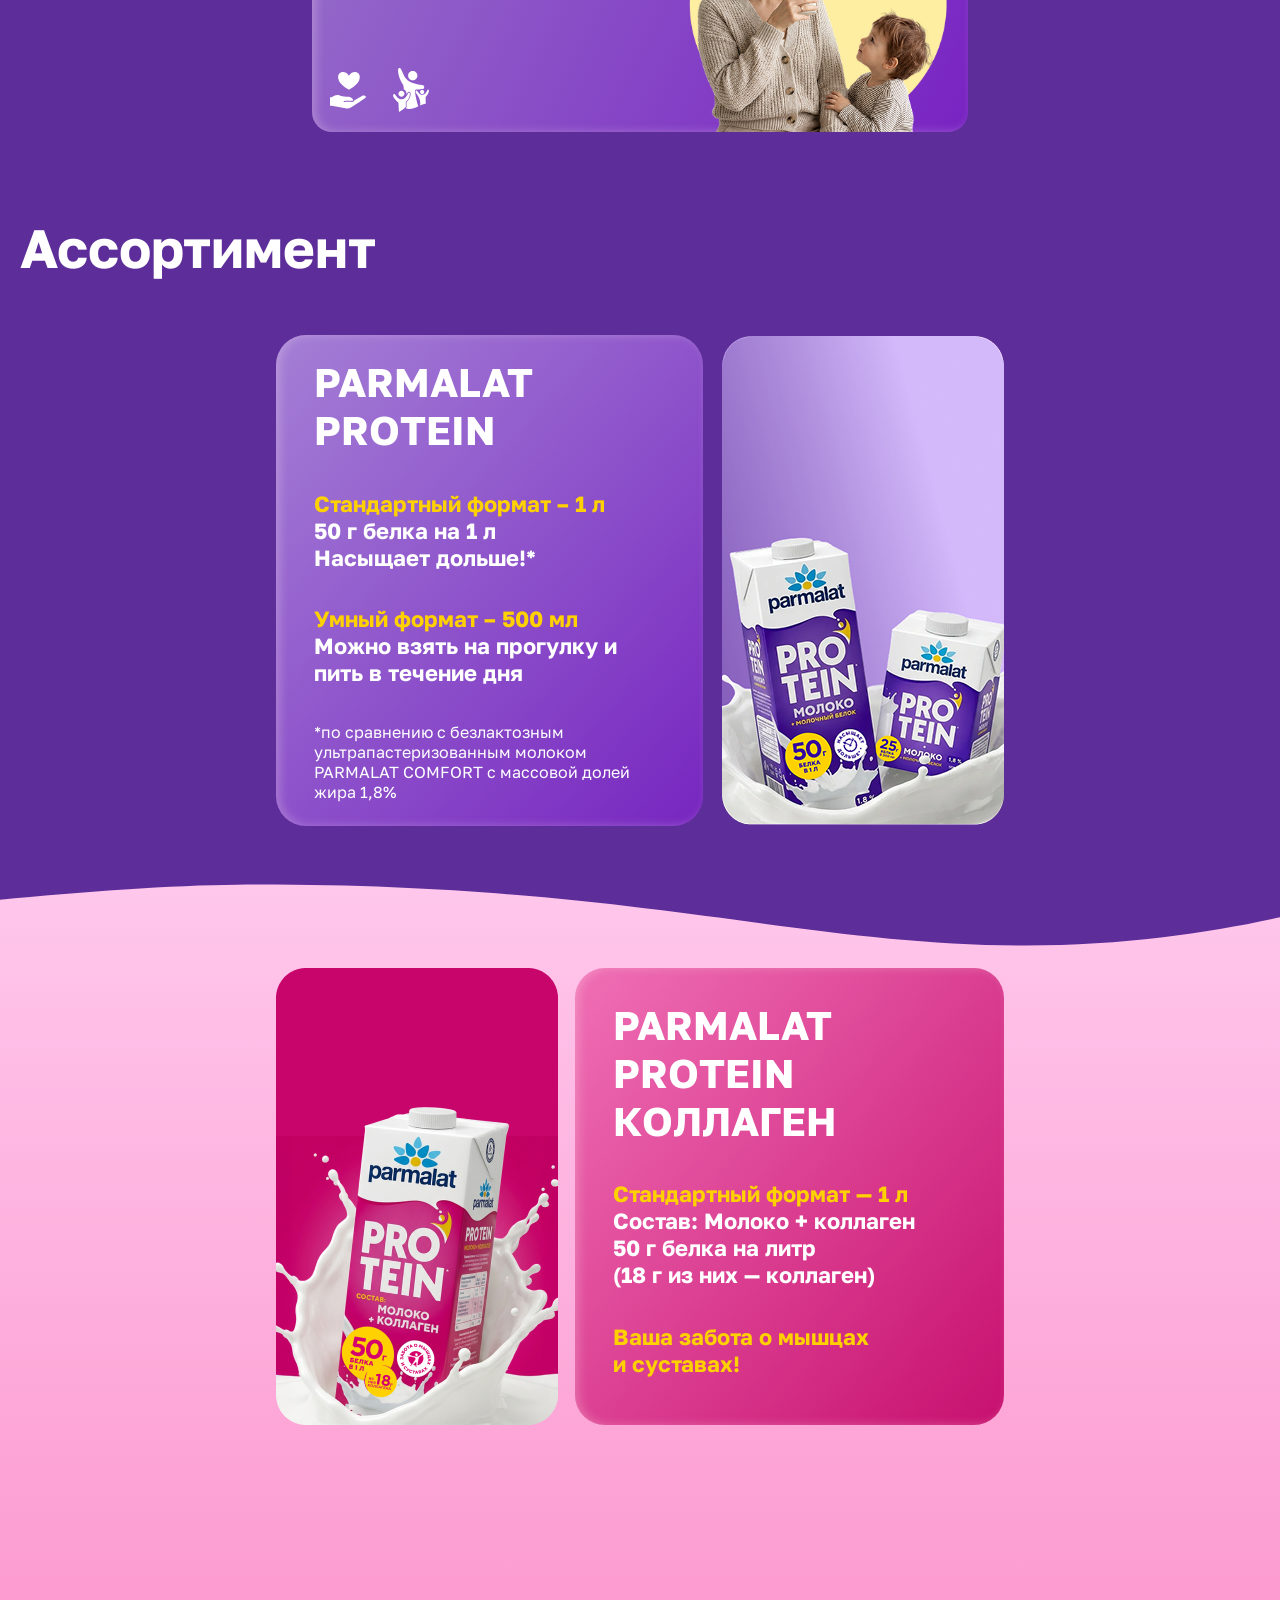
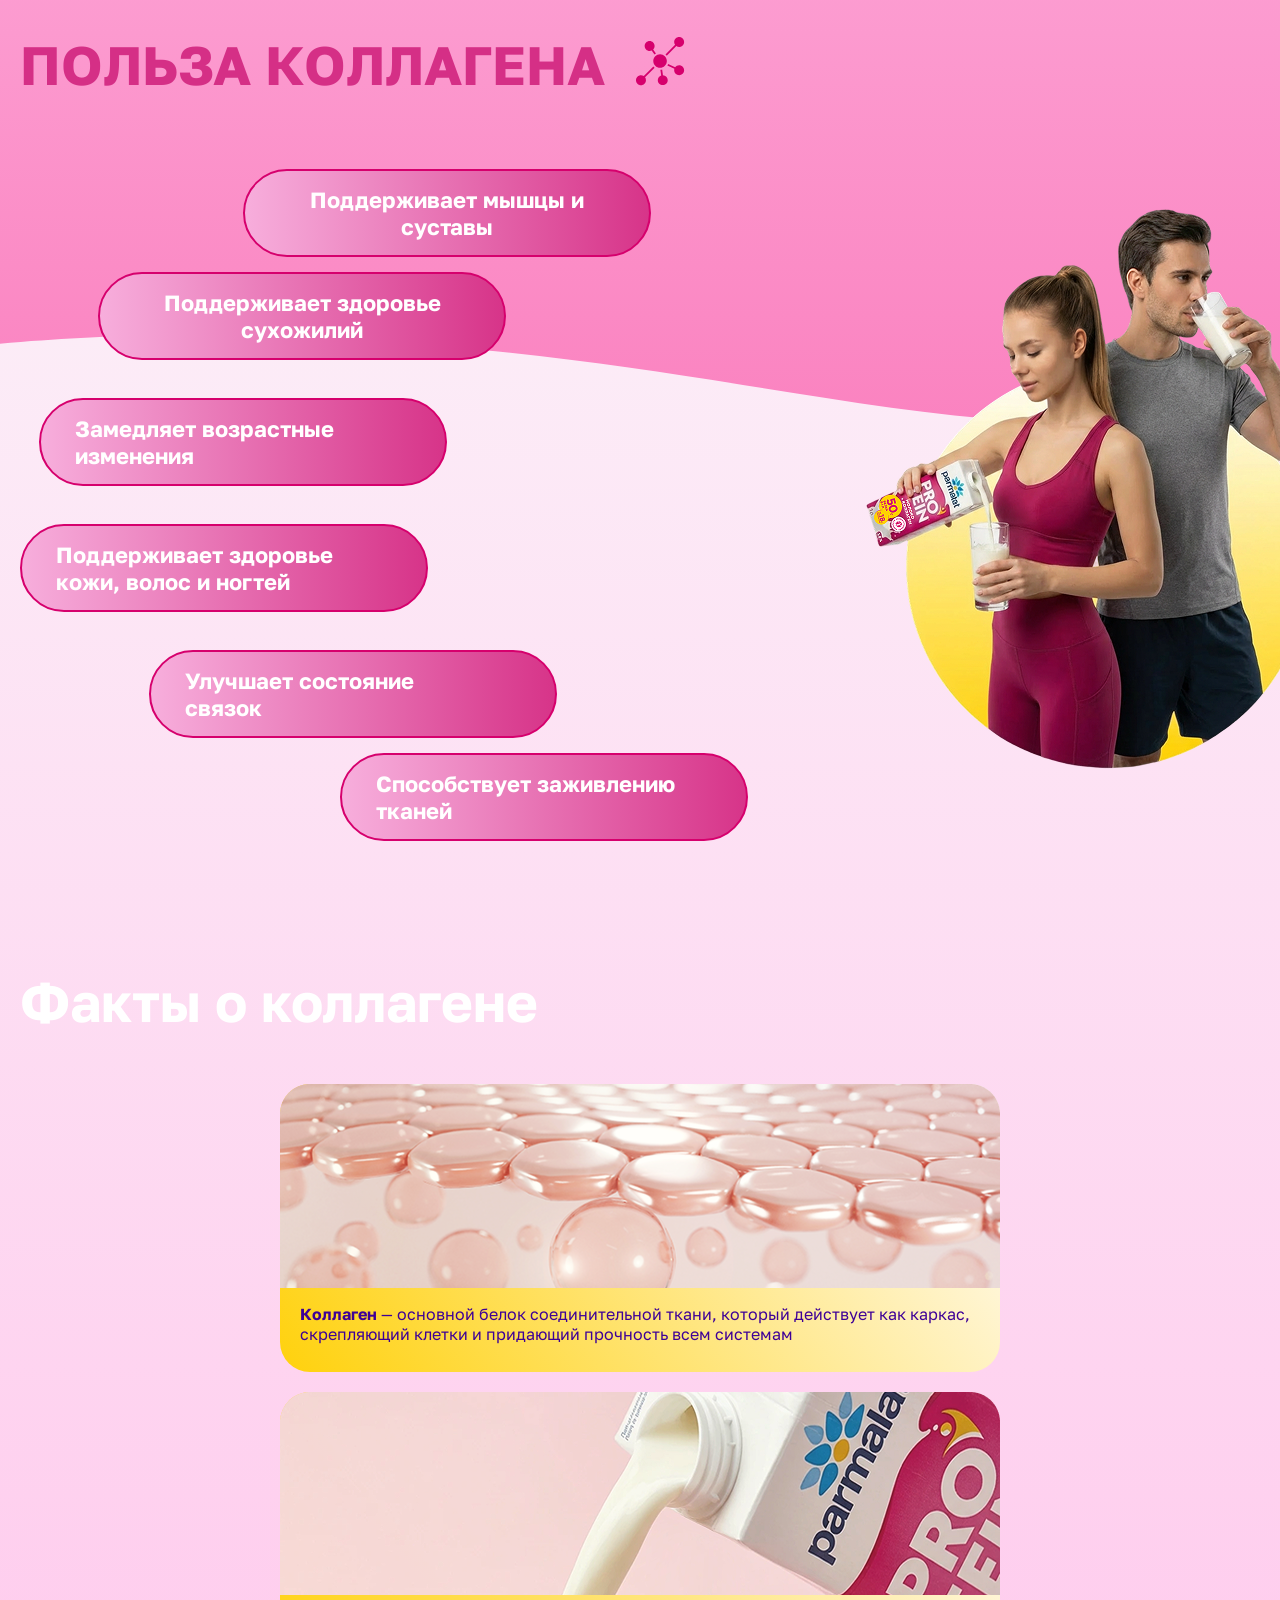
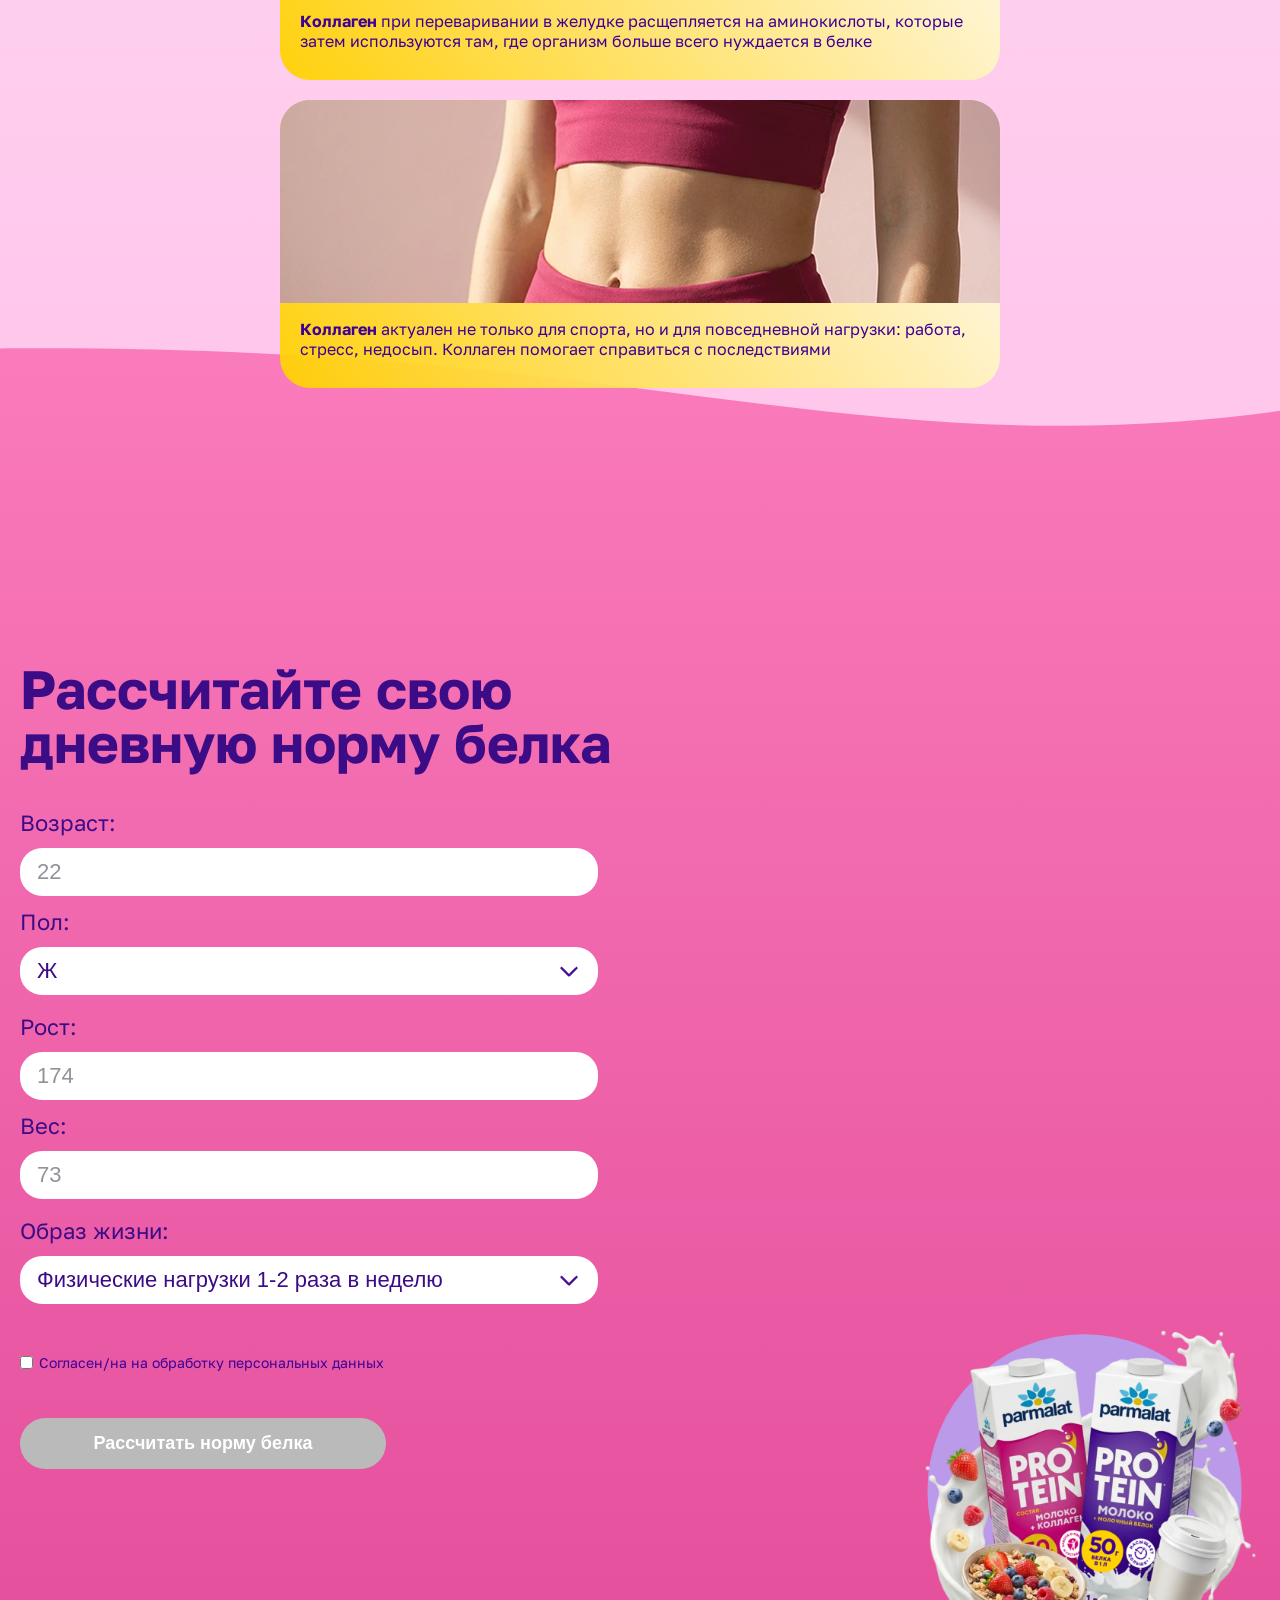
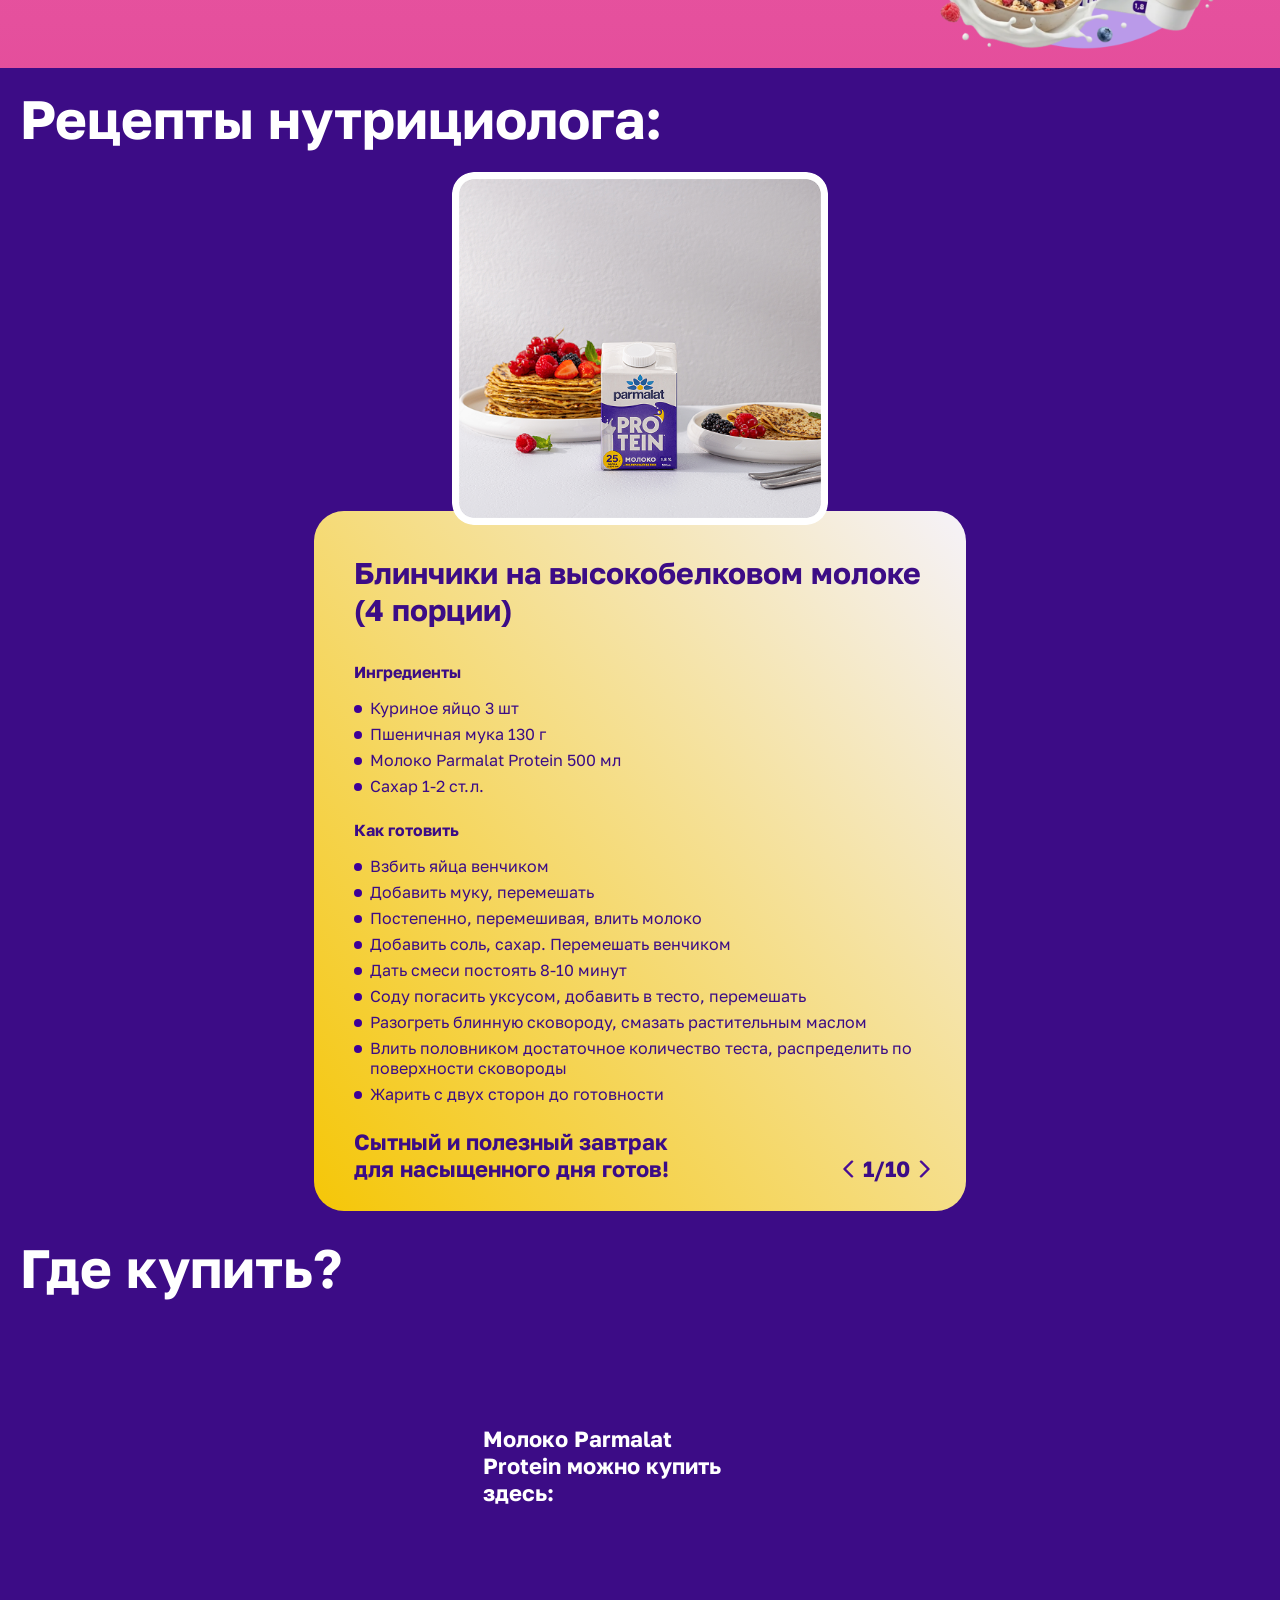
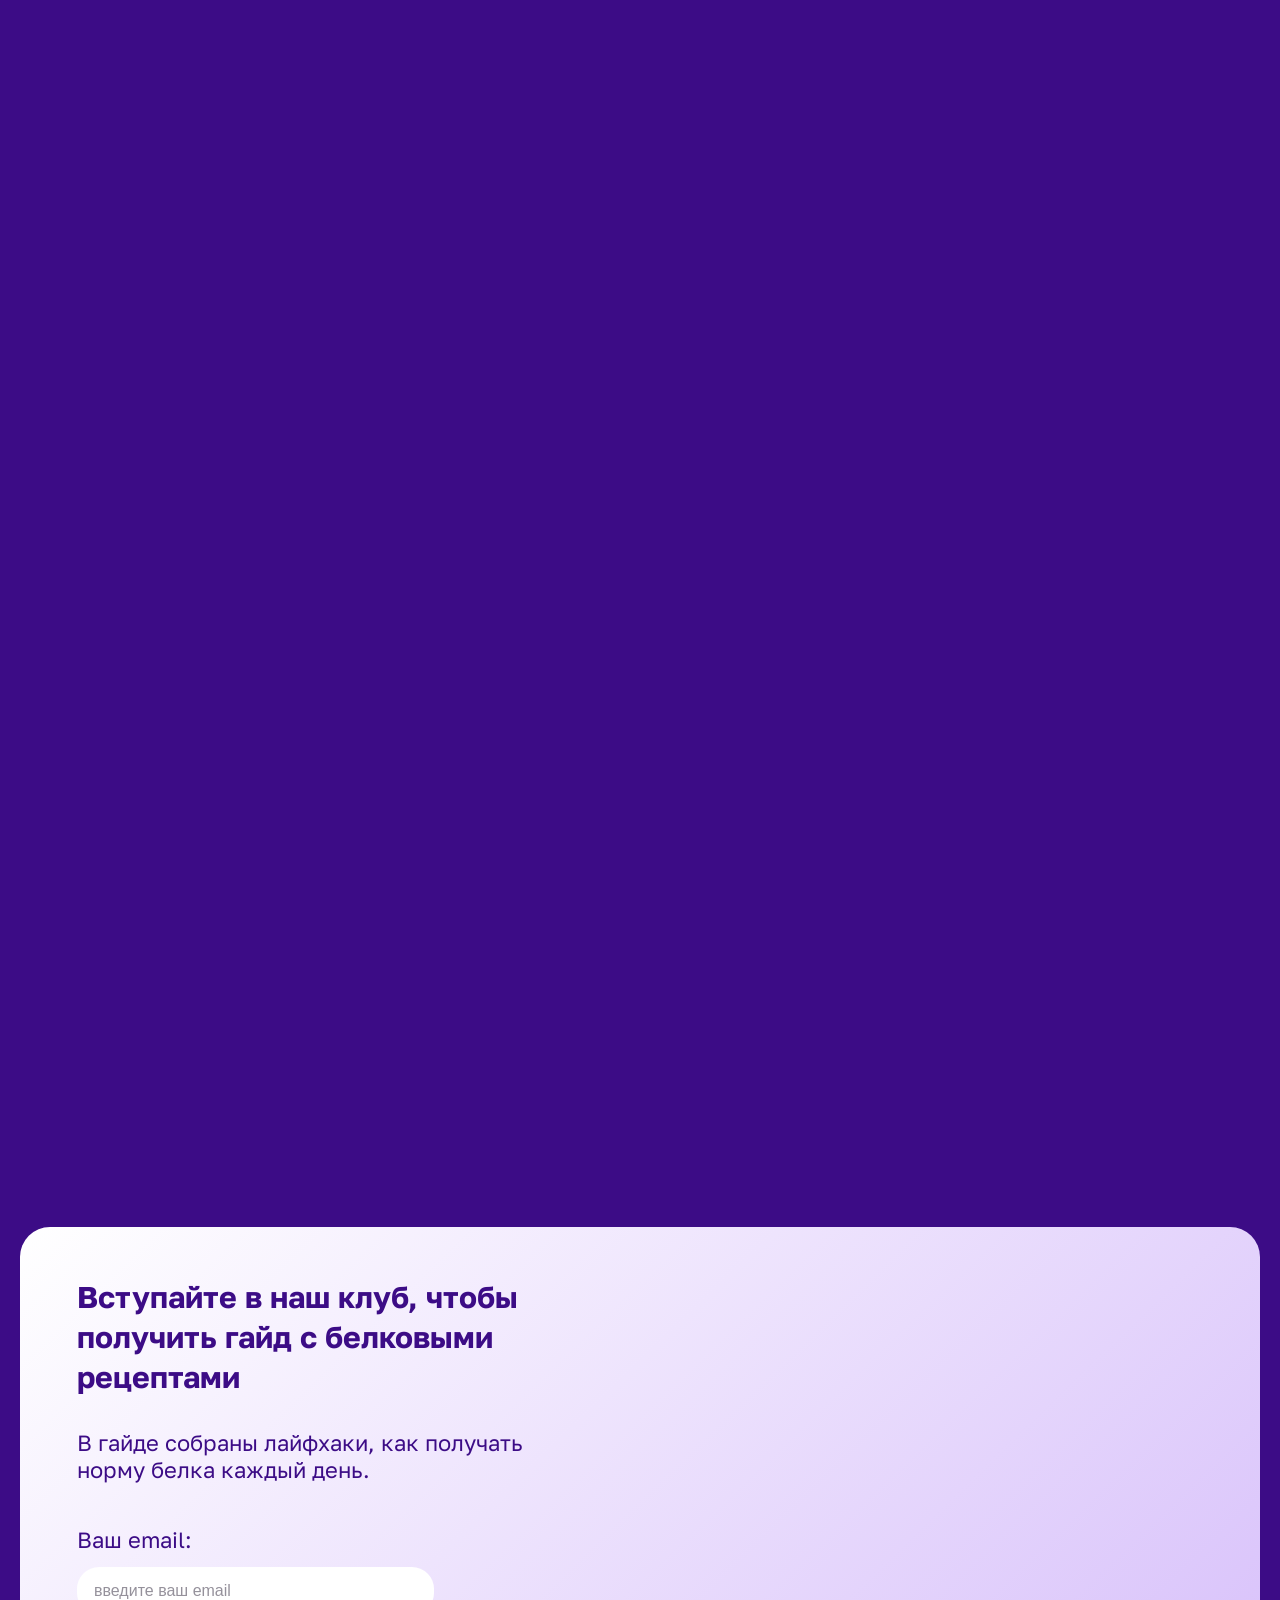
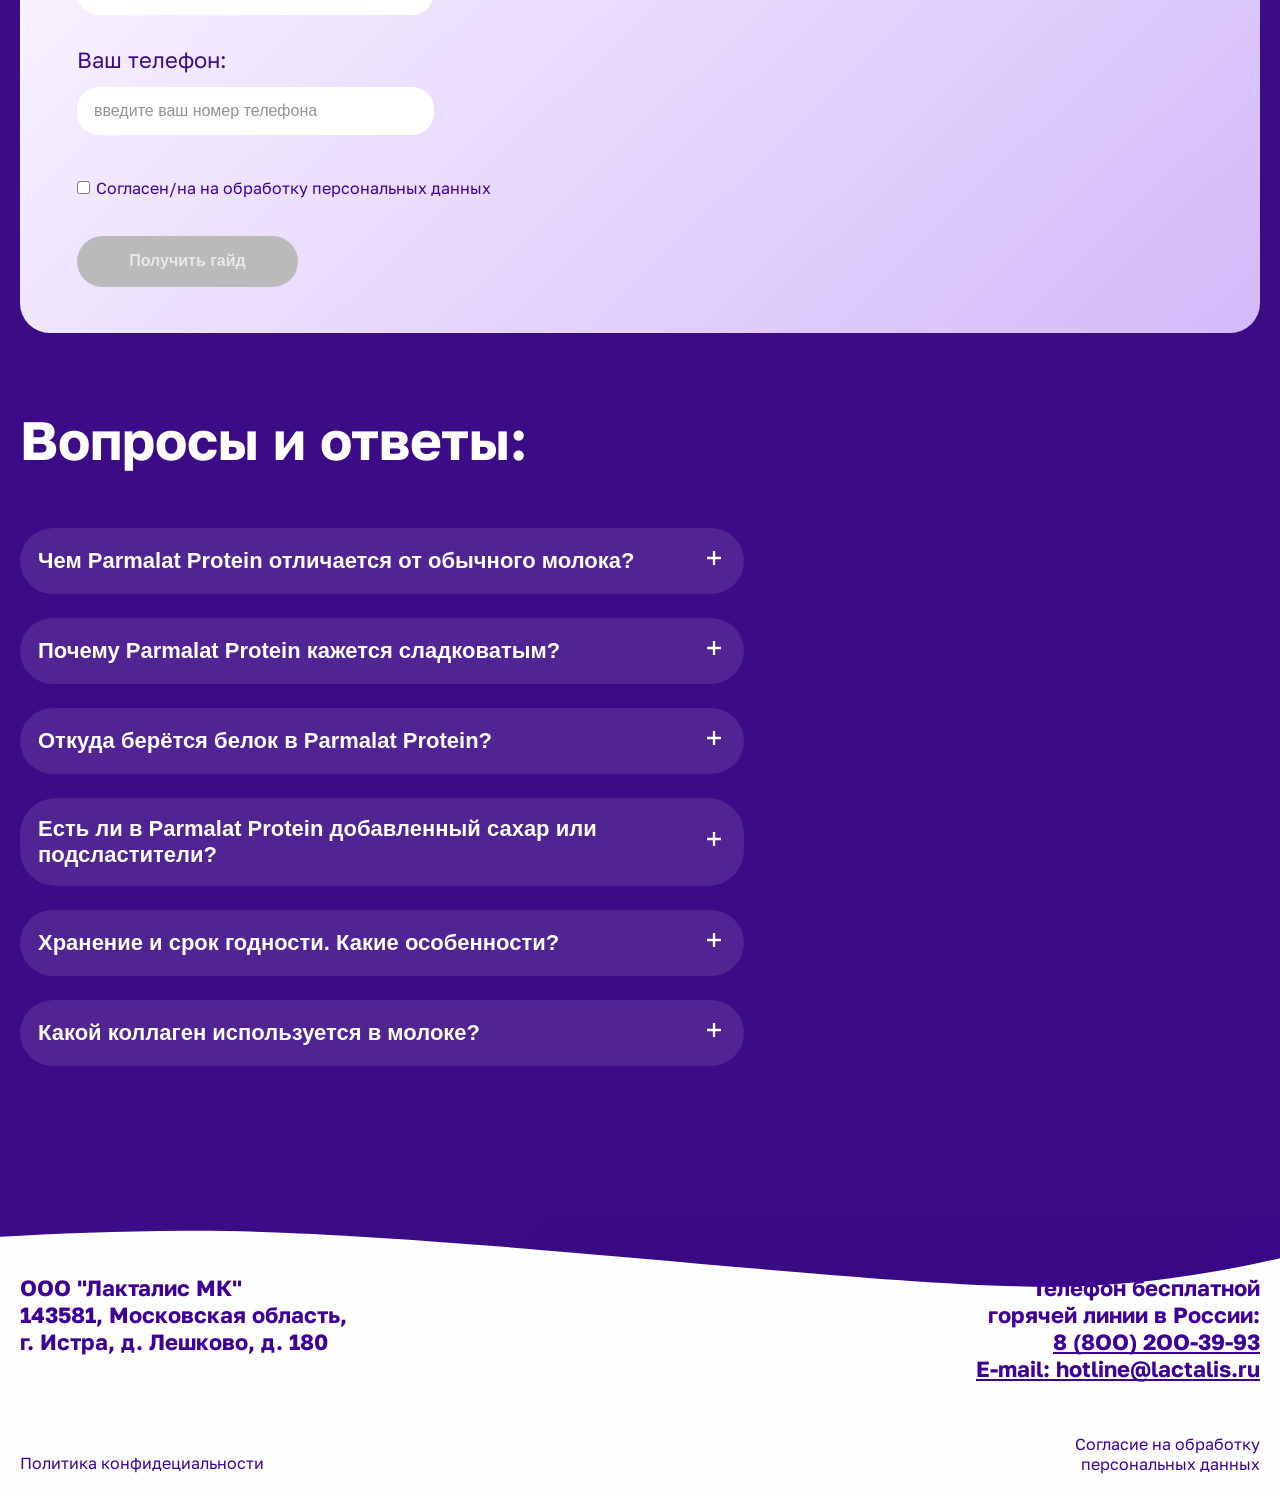
==== commit 6a64d91e: "fix 4" ====
--- a/index.html
+++ b/index.html
@@ -1099,13 +1099,13 @@
                 <p>ООО "Лакталис МК"<br>
                     143581, Московская область,<br>
                     г. Истра, д. Лешково, д. 180</p>
-                <a href="politics.html">Политика конфидециальности</a>
+                <a href="https://parmalat.ru/privacy_policy/">Политика конфидециальности</a>
             </div>
             <div class="footer-info">
                 <p>Телефон бесплатной горячей линии в России:
                     <a href="tel:8(8OO)2OO-39-93">8 (8OO) 2OO-39-93</a>
                     <a href="mailto:hotline@lactalis.ru">E-mail: hotline@lactalis.ru</a></p>
-                <a href="agree.html">Согласие на обработку персональных данных</a>
+                <a href="https://parmalat.ru/consent/">Согласие на обработку персональных данных</a>
             </div>
         </div>
     </div>
@@ -1119,8 +1119,8 @@
             <p>Телефон бесплатной горячей линии в России:
                 <a href="tel:8(8OO)2OO-39-93">8 (8OO) 2OO-39-93</a>
                 <a href="mailto:hotline@lactalis.ru">E-mail: hotline@lactalis.ru</a></p>
-            <a href="politics.html">Политика конфидециальности</a>
-            <a href="agree.html">Согласие на обработку персональных данных</a>
+            <a href="https://parmalat.ru/privacy_policy/">Политика конфидециальности</a>
+            <a href="https://parmalat.ru/consent/">Согласие на обработку персональных данных</a>
         </div>
     </div>
 </footer>
--- a/main.css
+++ b/main.css
@@ -929,7 +929,7 @@
 
 .buy-wrapper {
     display: flex;
-    margin-top: 36px;
+    margin-top: 42px;
     position: relative;
     align-items: end;
     justify-content: end;
@@ -943,7 +943,7 @@
 
 .buy-wrapper>img {
     position: absolute;
-    top: -36px;
+    top: 0;
     right: 842px;
 }
 
@@ -969,15 +969,23 @@
 
 .buy-list {
     flex-wrap: wrap;
-    gap: 68px;
+    gap: 50px;
     margin-top: 59px;
-    max-width: 814px;
+    max-width: 865px;
     display: flex;
     align-items: center;
     justify-content: space-between;
 }
 
-/*.buy-list img {*/
+.buy-list a {
+    display: flex;
+    align-items: center;
+    justify-content: center;
+    width: 253px;
+    height: 151px;
+}
+
+    /*.buy-list img {*/
 /*    width: 33%;*/
 /*}*/
 
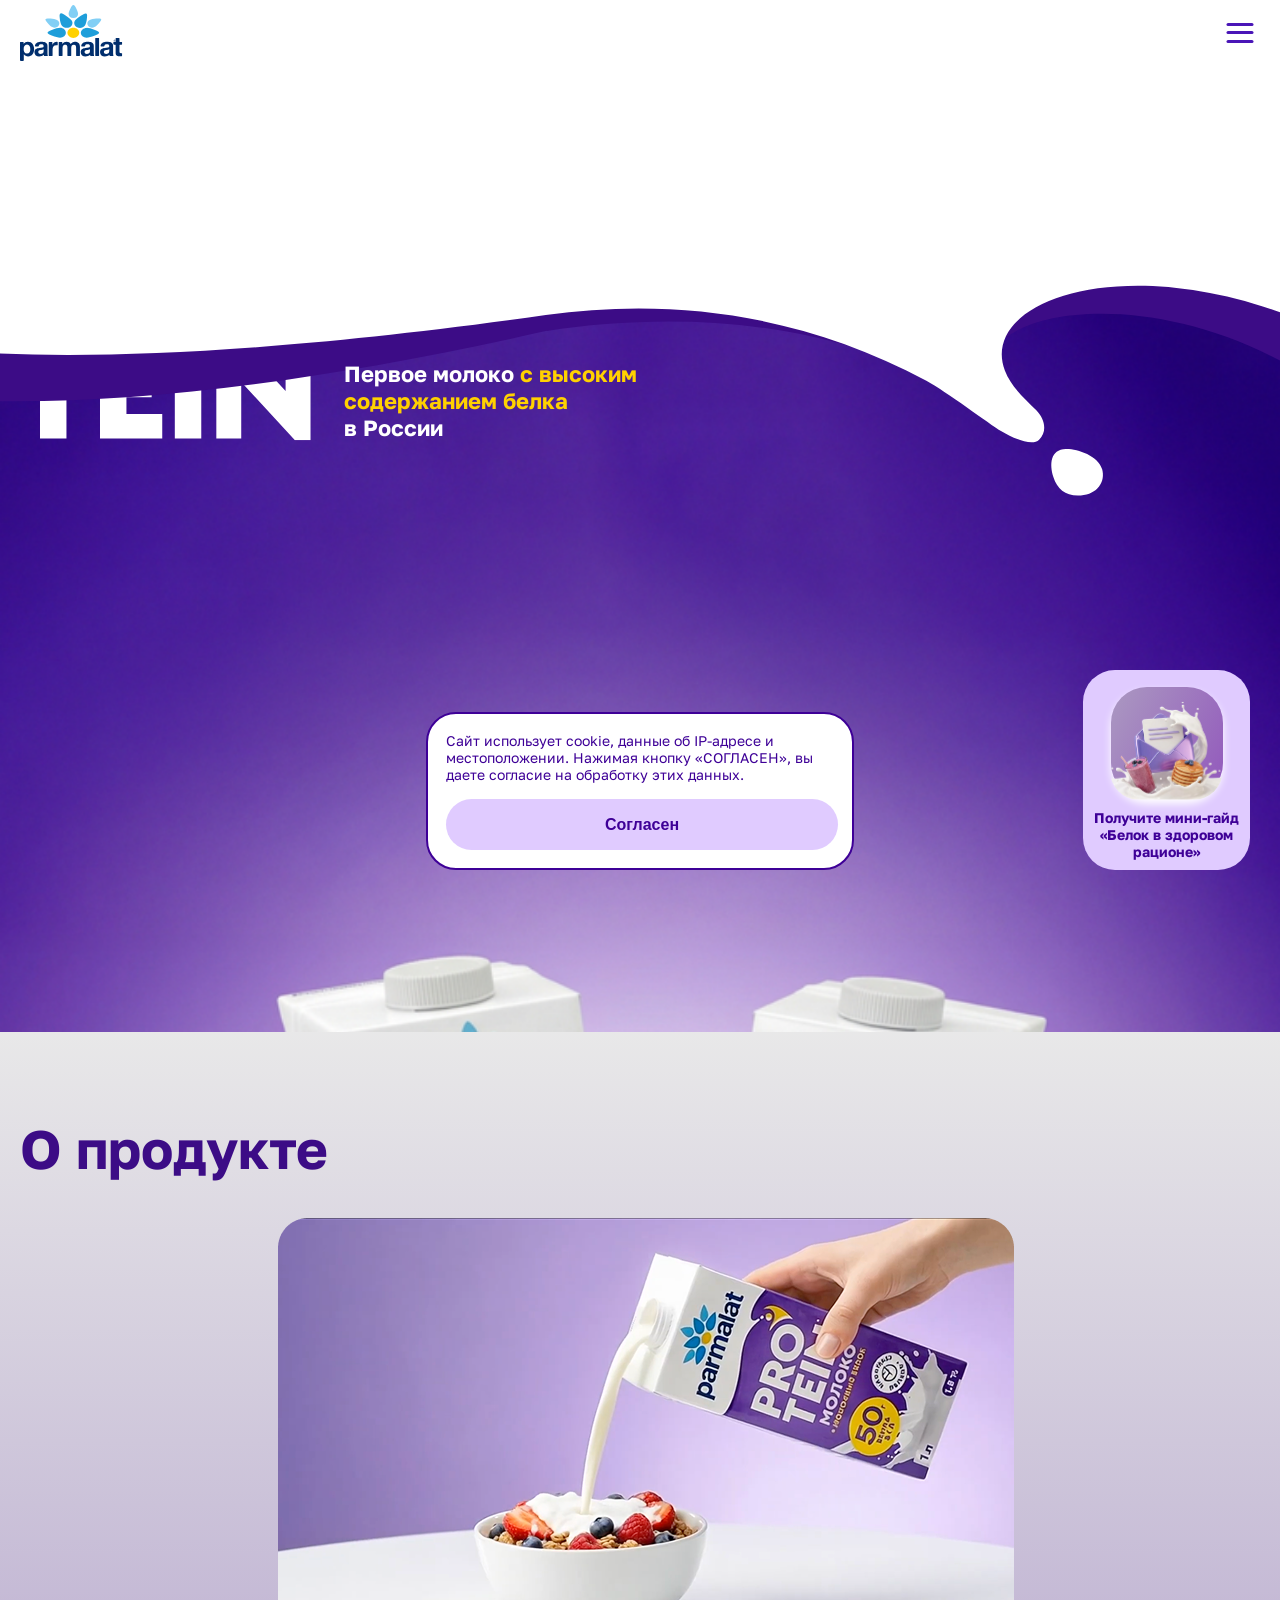
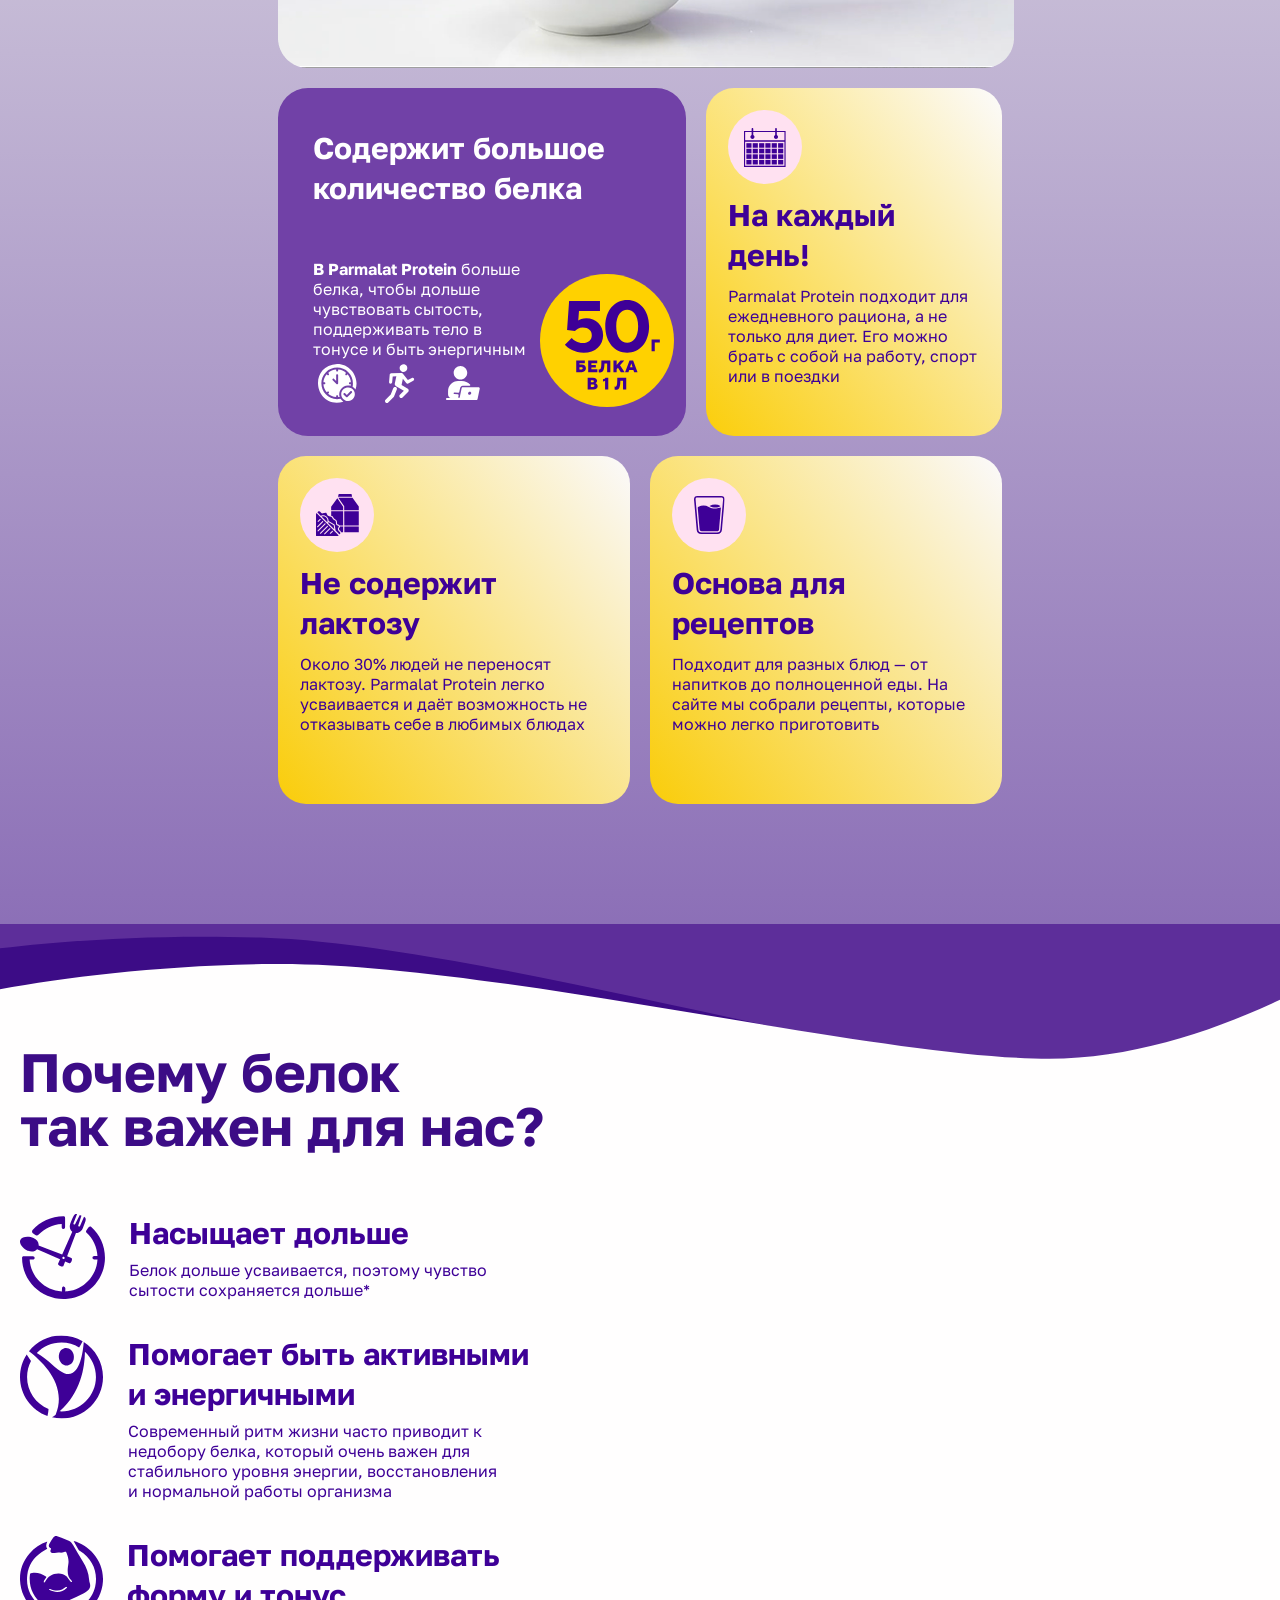
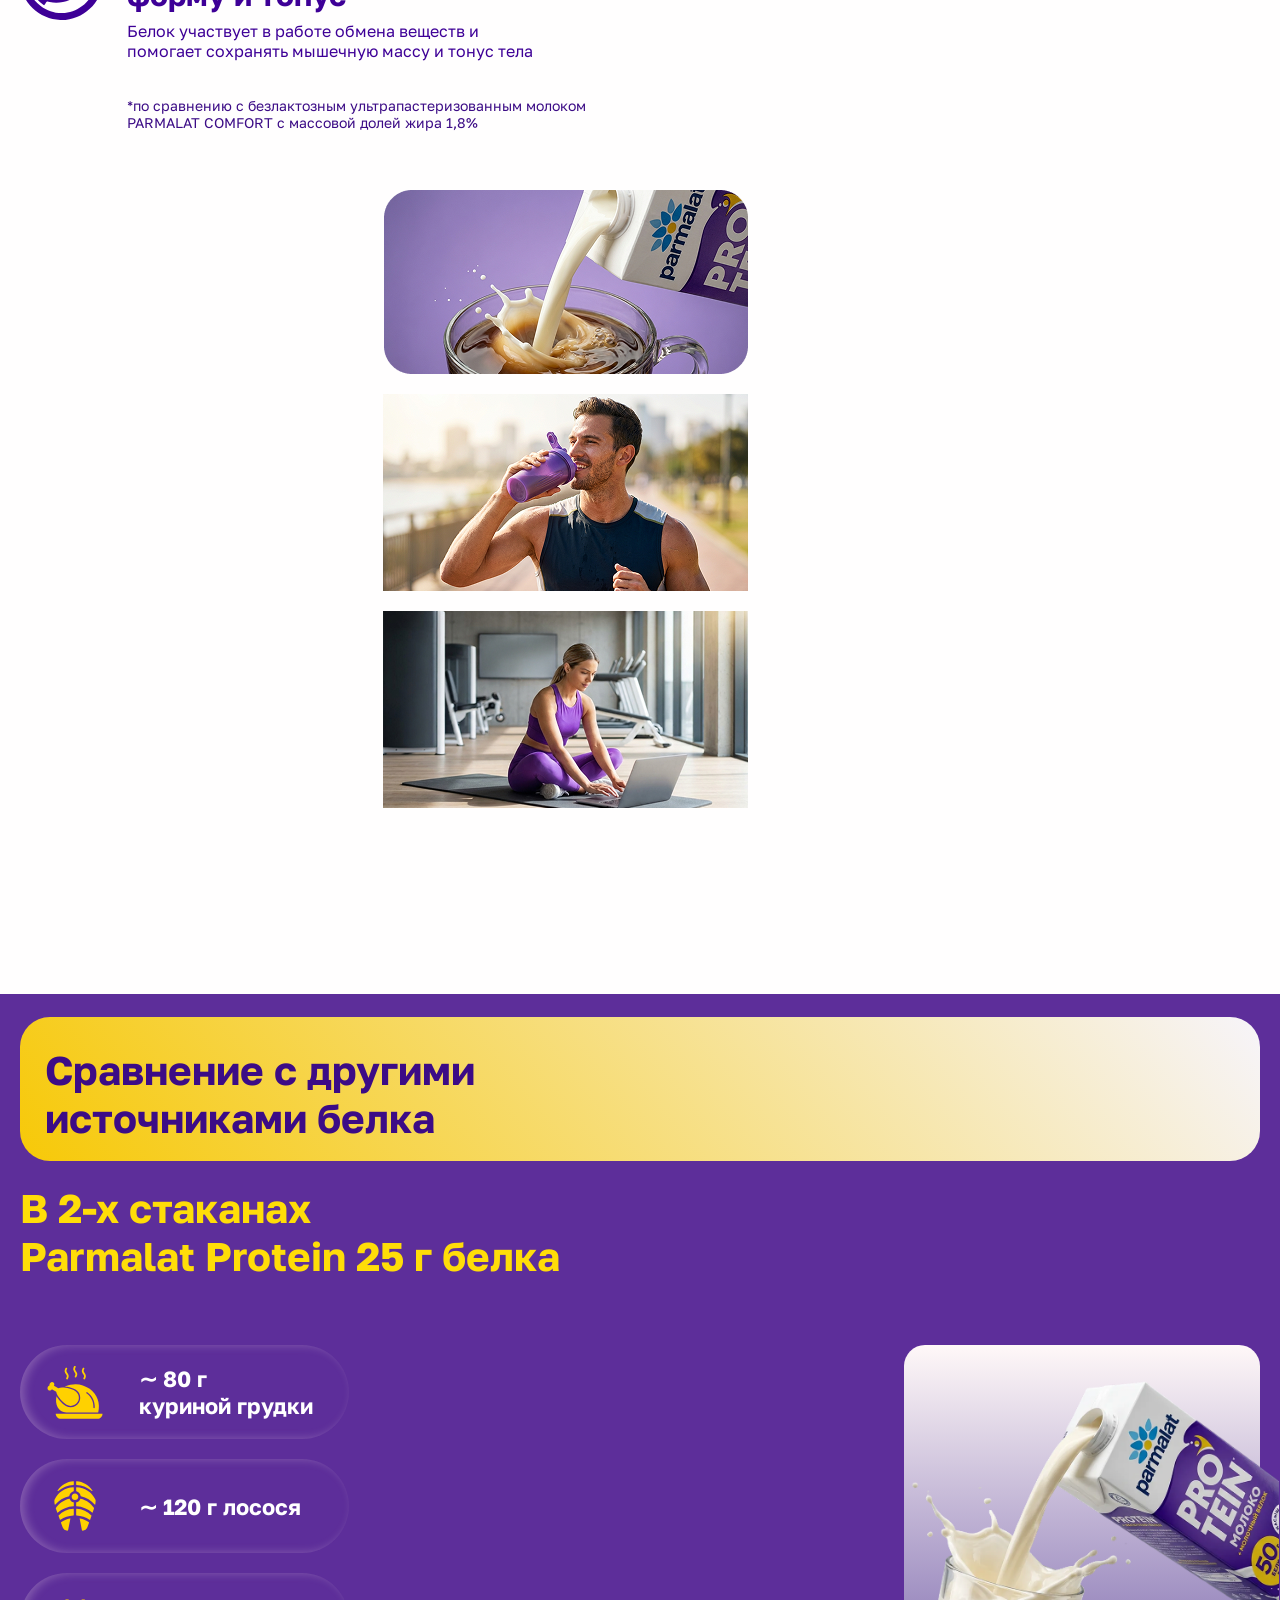
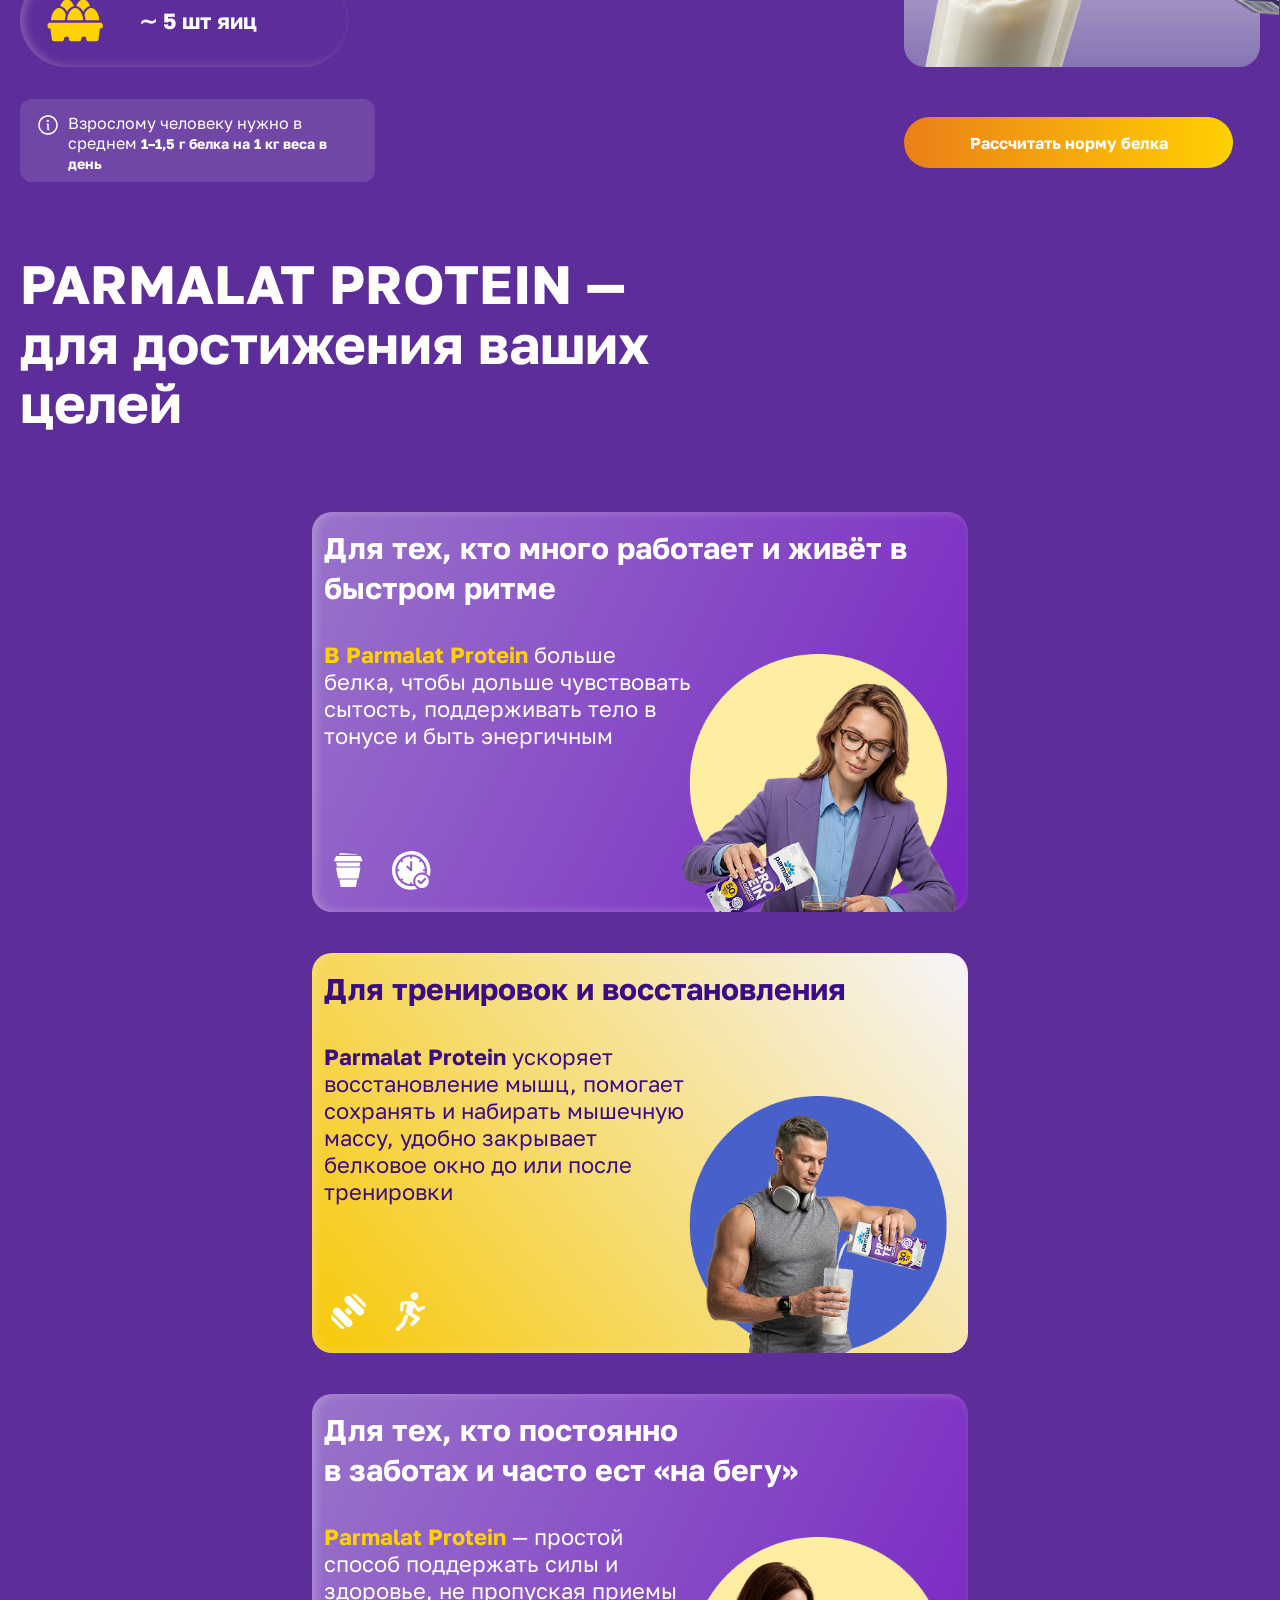
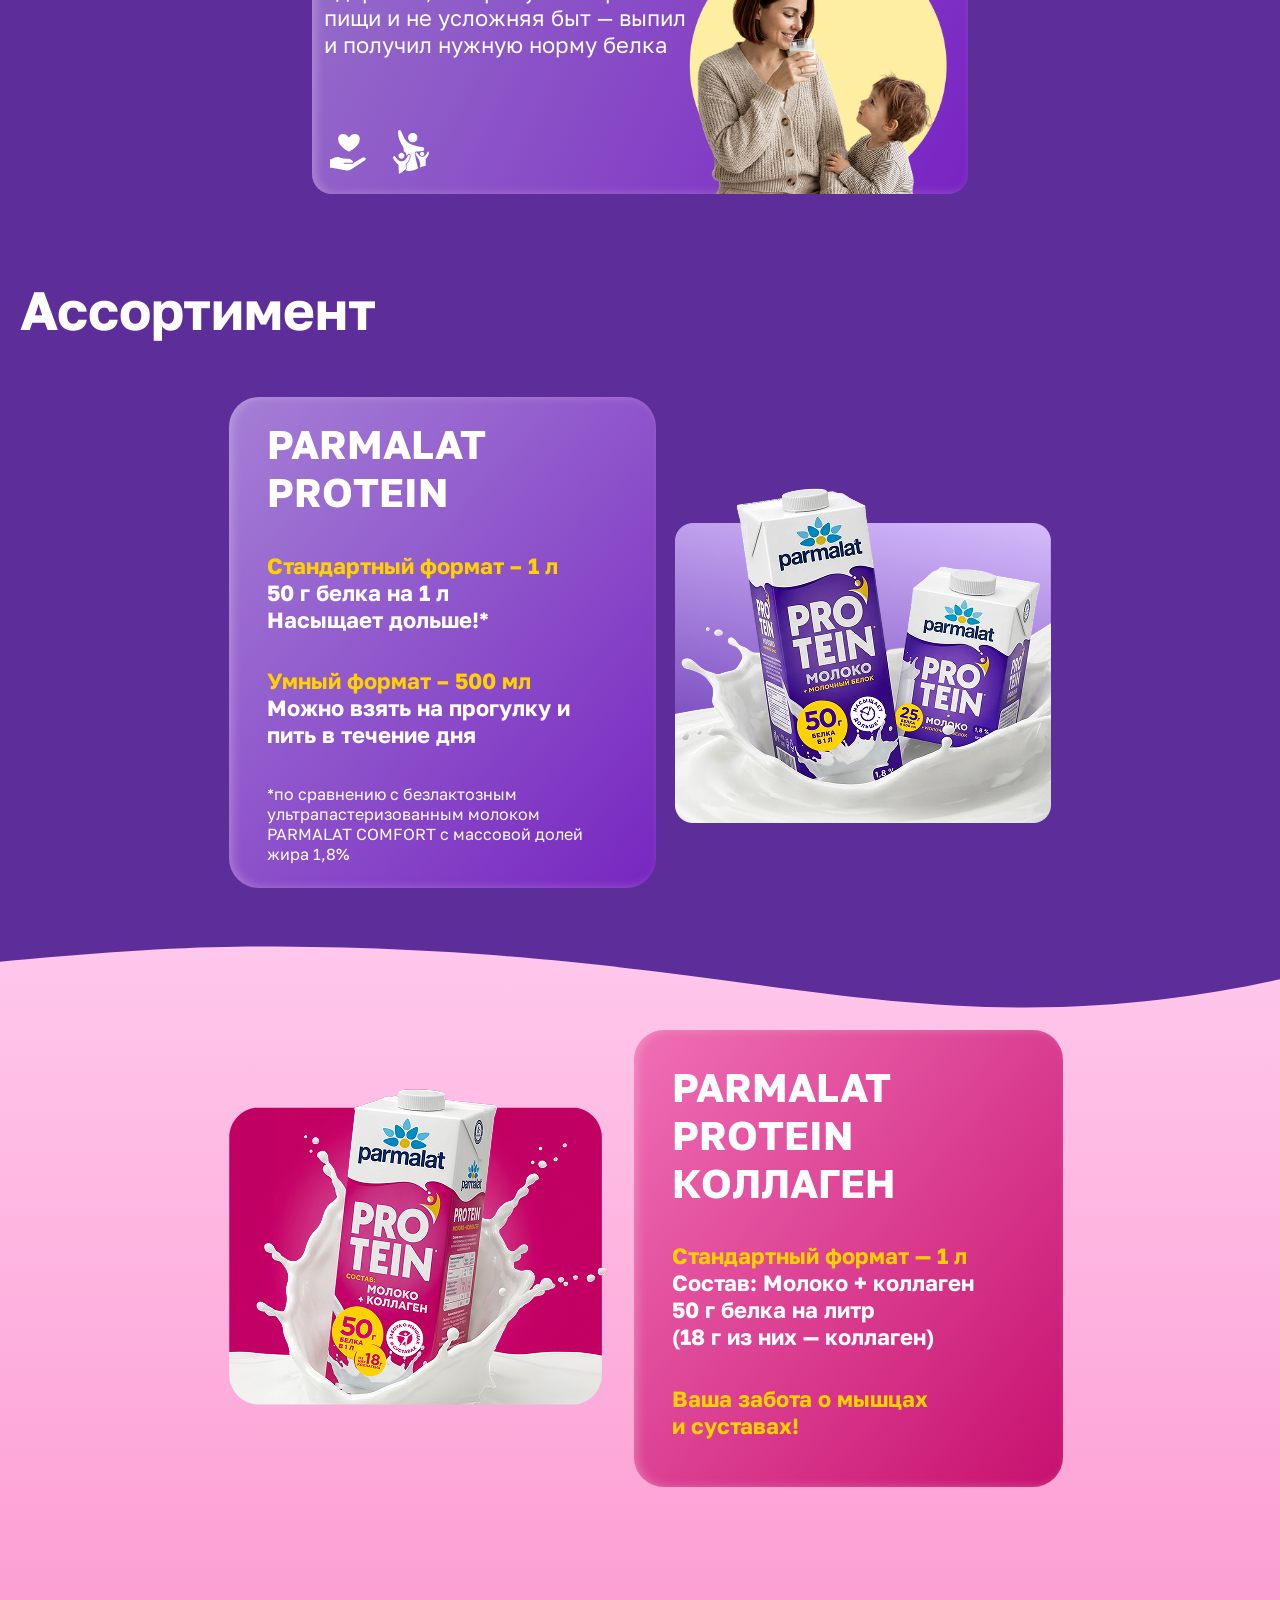
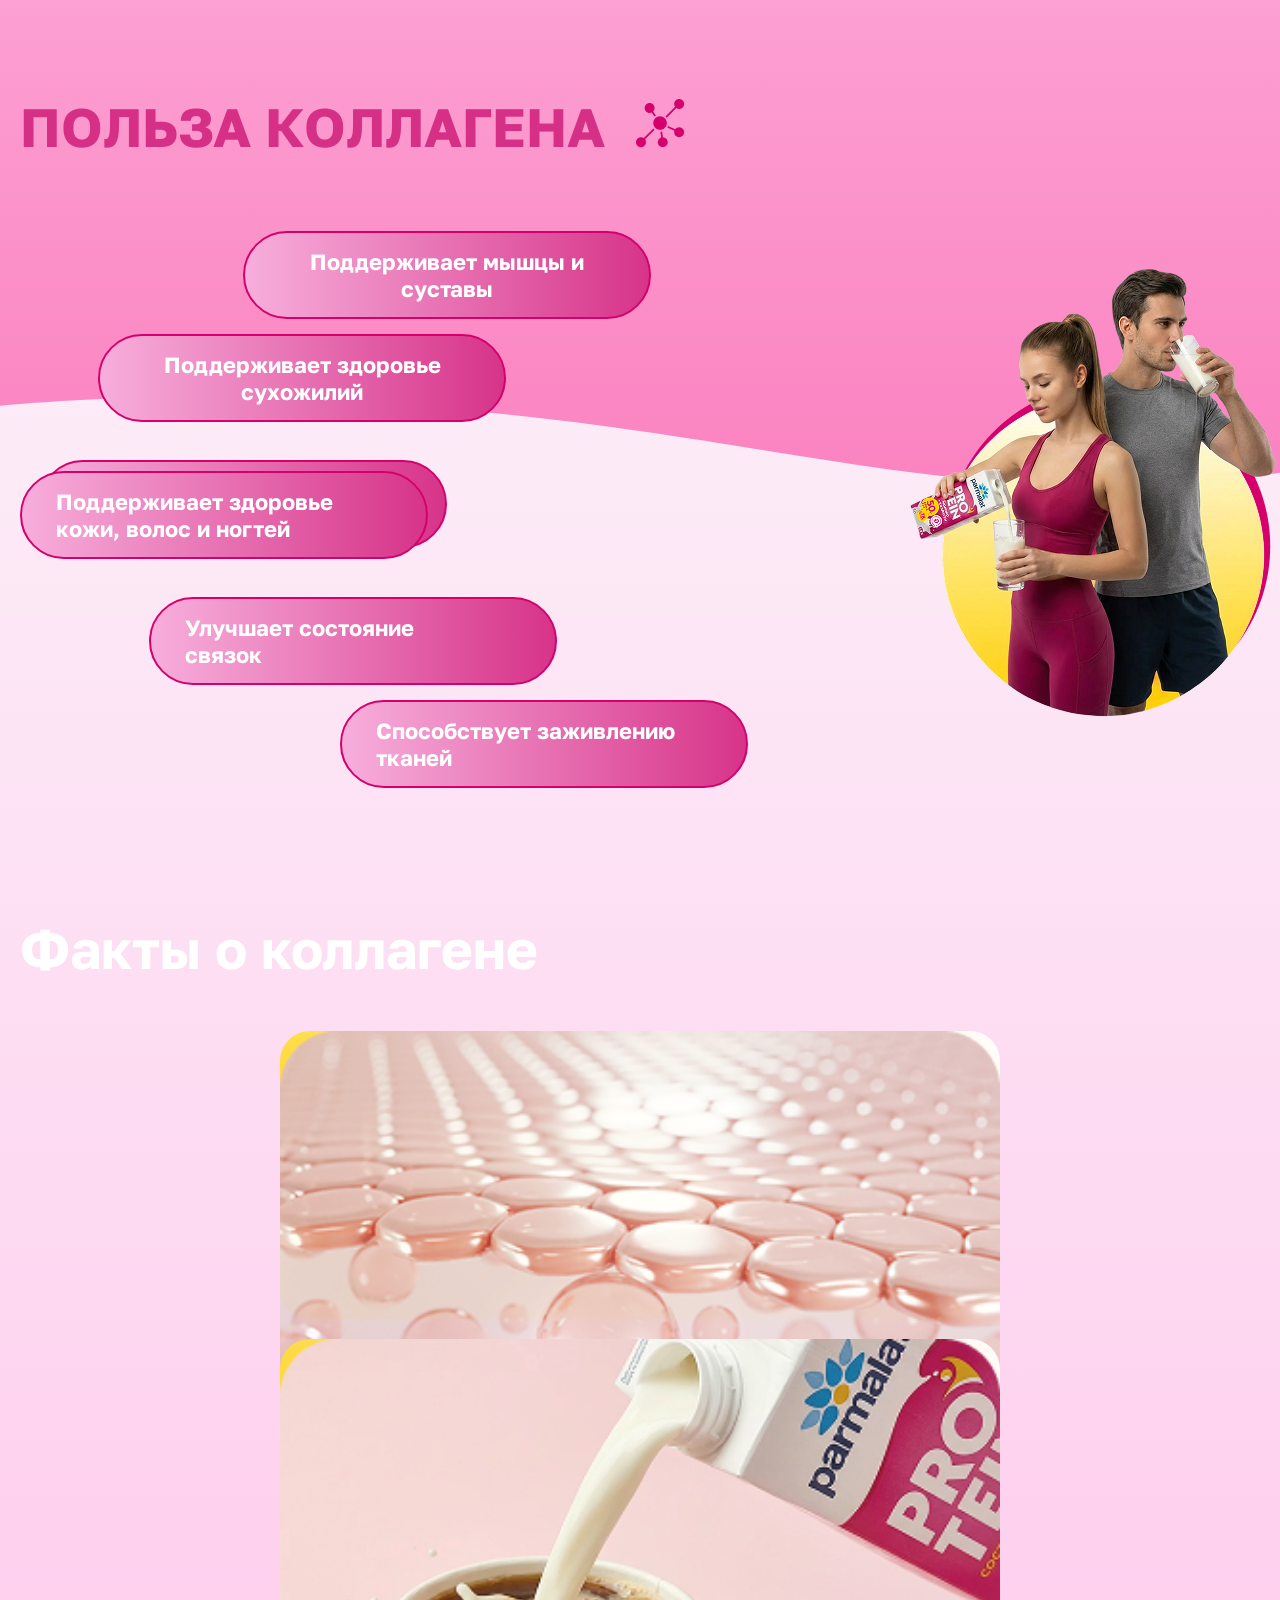
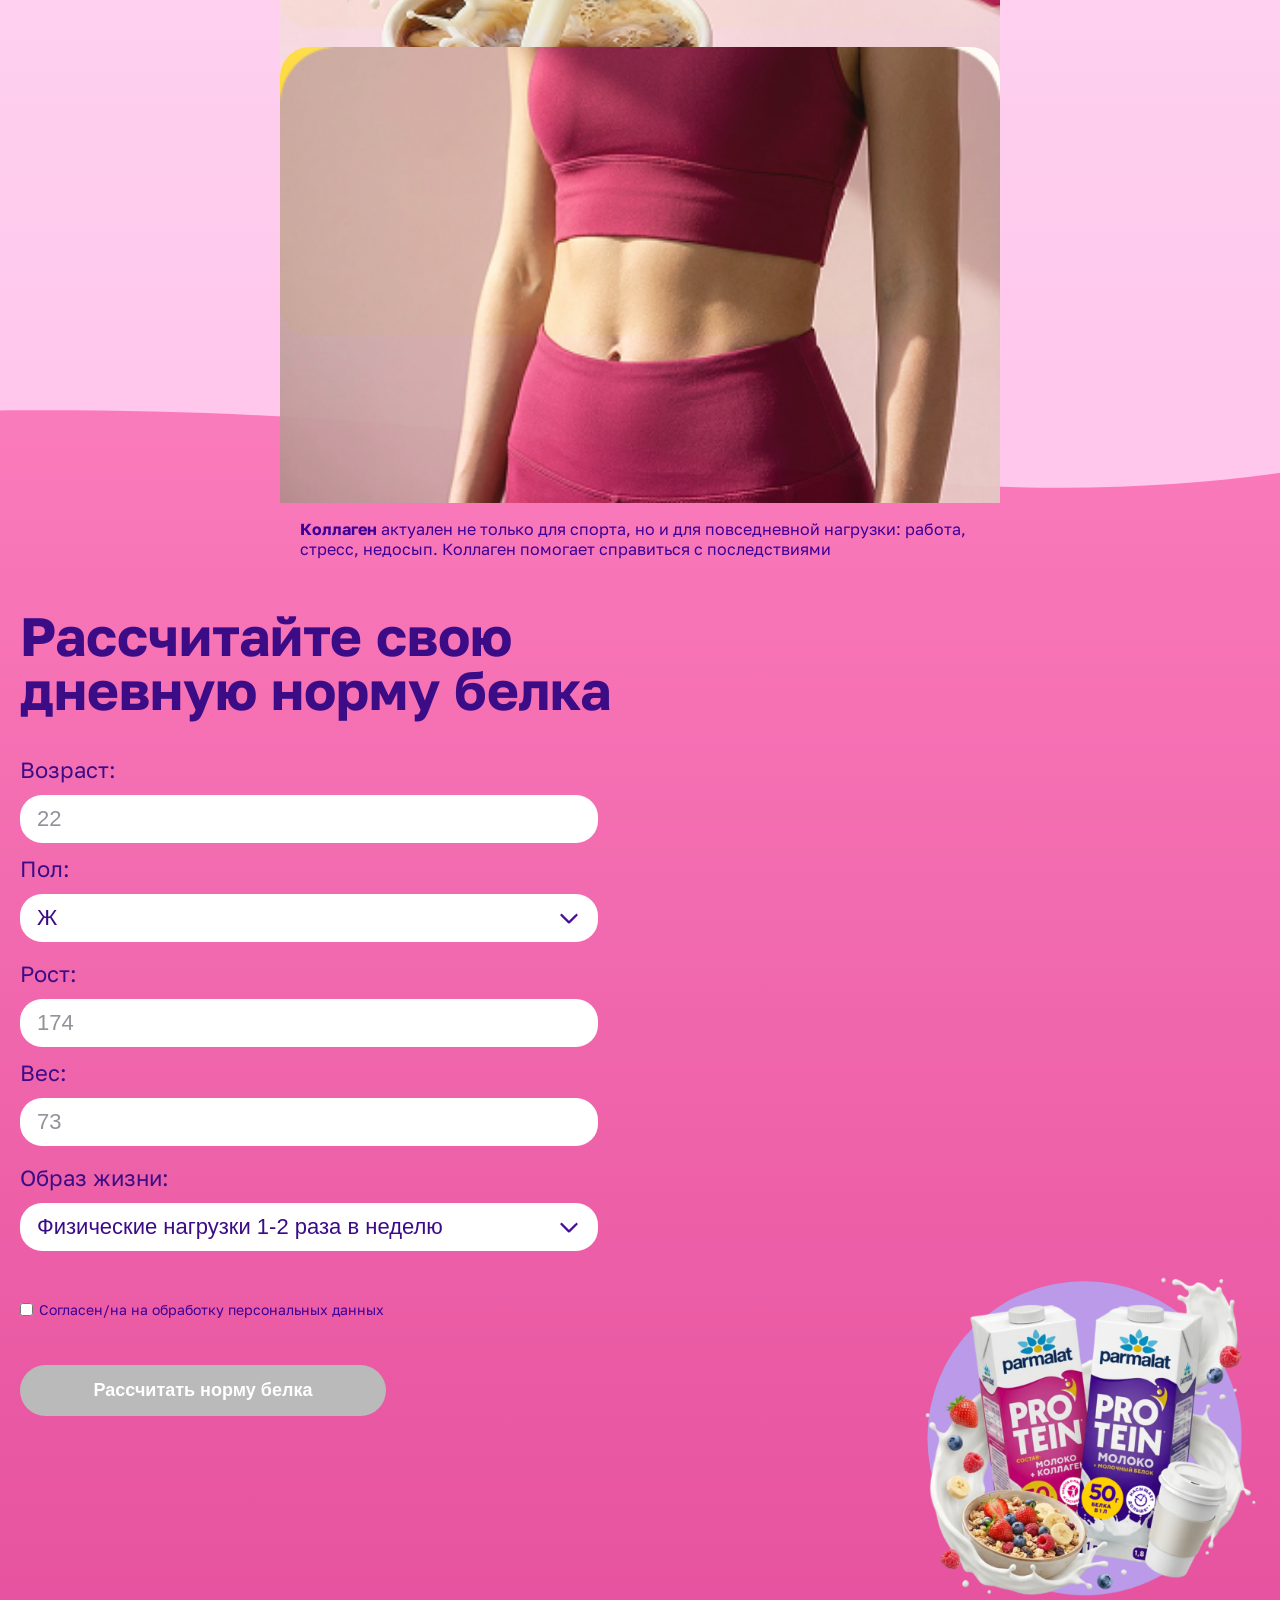
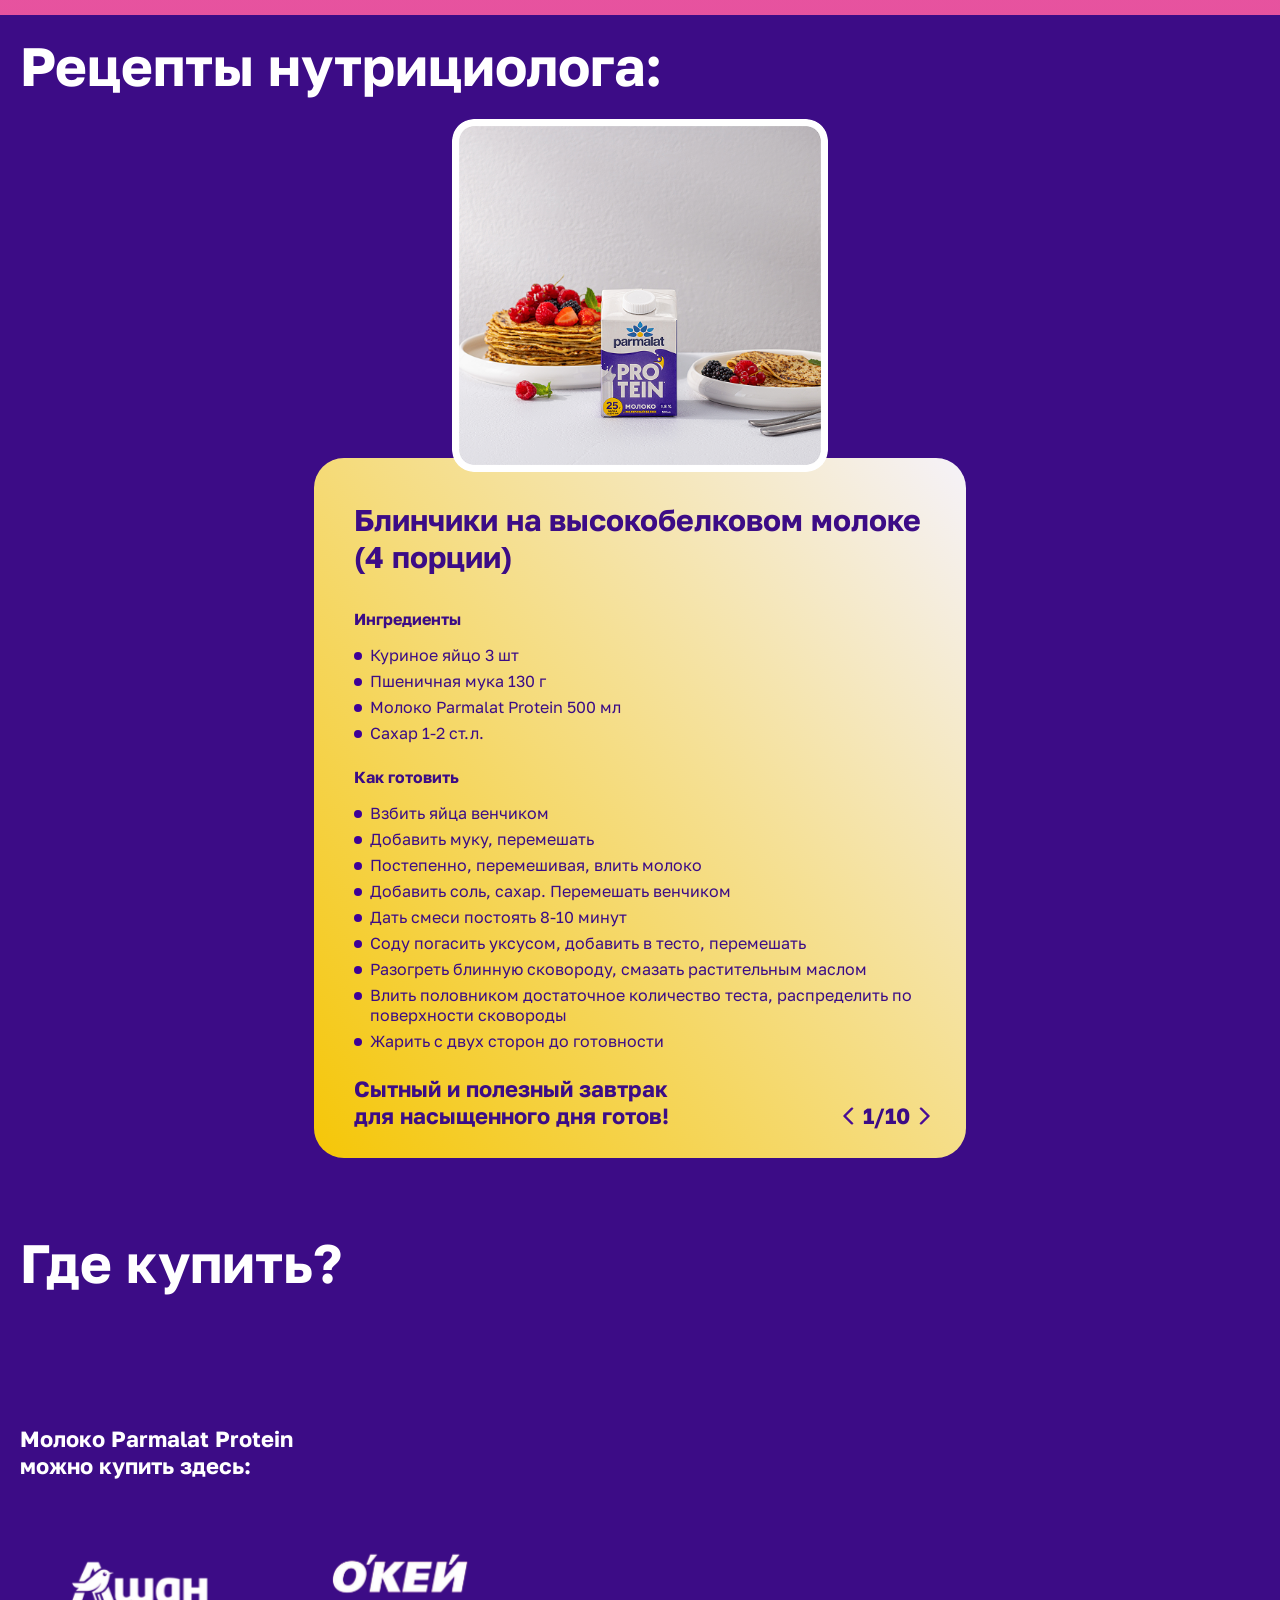
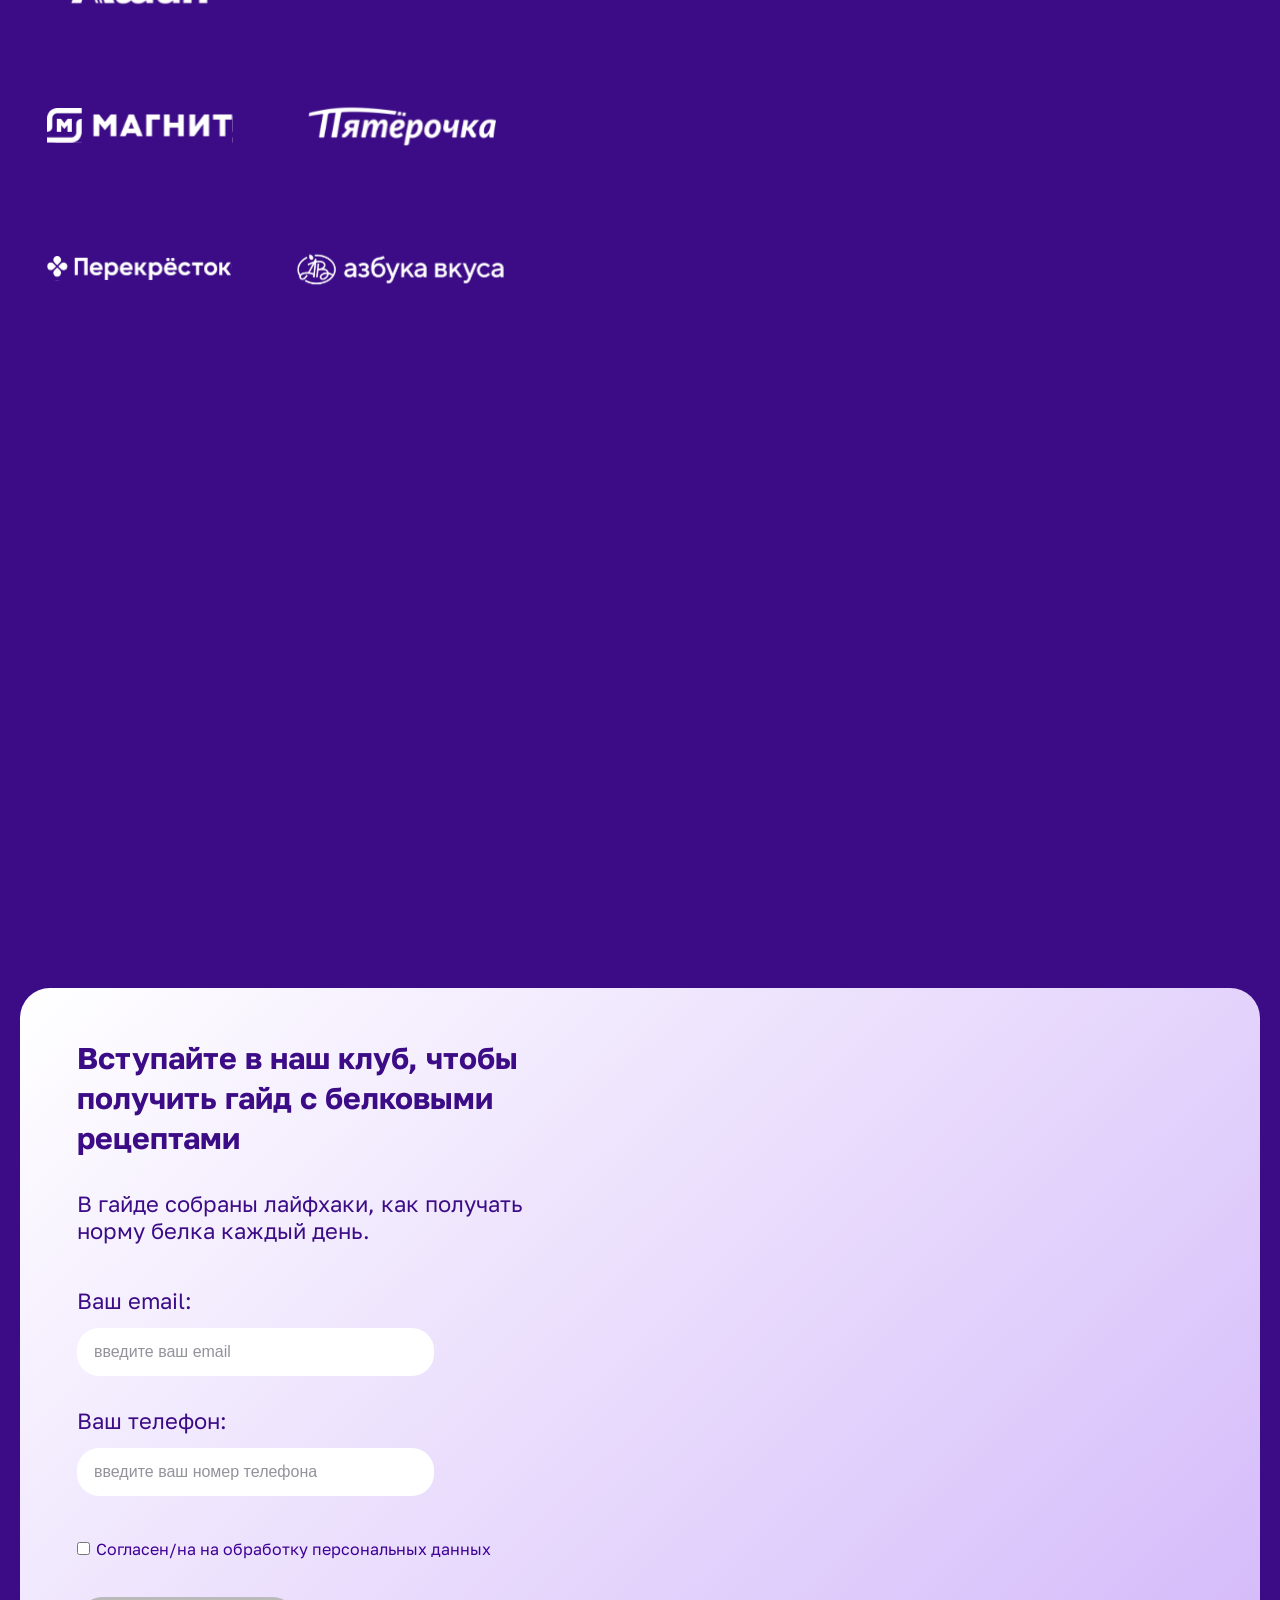
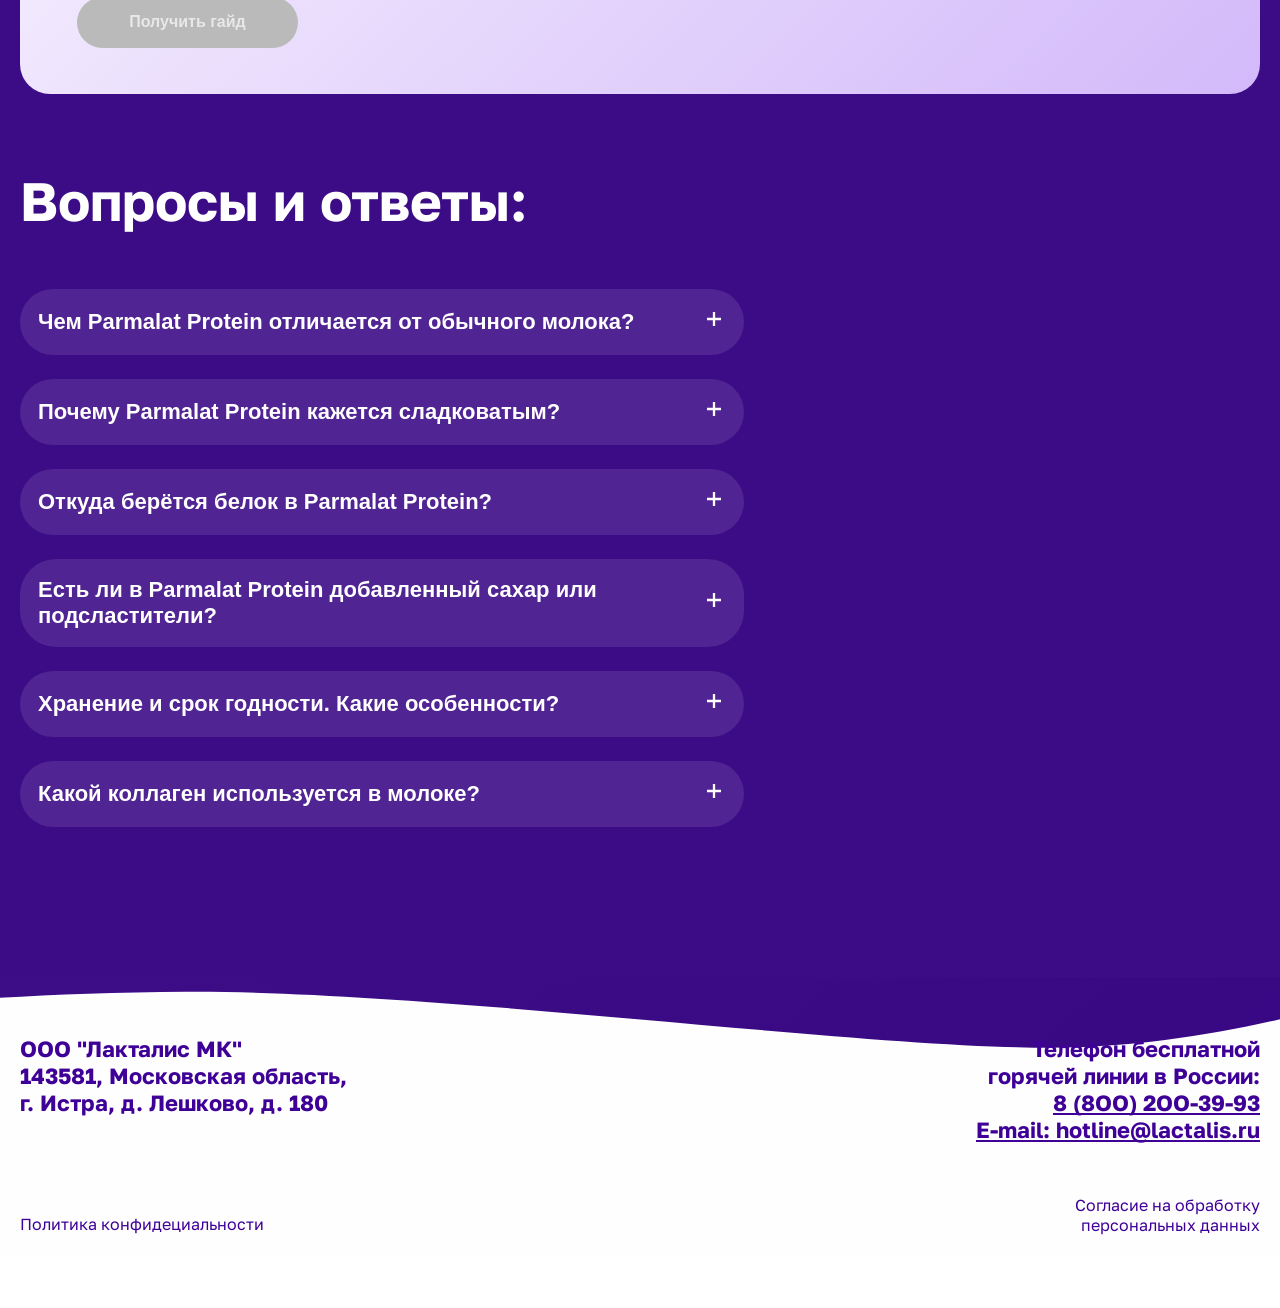
==== commit e81ccce7: "fix 7" ====
--- a/index.html
+++ b/index.html
@@ -278,7 +278,9 @@
                     </picture>
                     <div class="aim-content">
                         <h3>Для тех, кто постоянно<br> в заботах и часто ест «на бегу»</h3>
-                        <p><span>Parmalat Protein</span> — простой способ поддержать силы и<br> здоровье, не пропуская
+                        <p class="aim-content-desc"><span>Parmalat Protein</span> — простой способ поддержать силы и<br> здоровье, не пропуская
+                            приемы пищи и не усложняя быт — выпил и получил нужную норму белка</p>
+                        <p class="aim-content-mob"><span>Parmalat Protein</span> — простой способ поддержать силы и здоровье, не пропуская
                             приемы пищи и не усложняя быт — выпил и получил нужную норму белка</p>
                         <div class="aim-icons">
                             <img src="assets/images/aim-5.svg" alt="">
--- a/global.css
+++ b/global.css
@@ -515,11 +515,22 @@
     }
 
     .floating {
+        position: fixed;
+        z-index: 100000;
         bottom: 230px;
+        right: 30px;
+        max-width: 167px;
+        background: var(--levender);
+        padding: 17px 0 10px 0;
+        border-radius: 32px;
+        display: flex;
+        align-items: center;
+        justify-content: center;
+        flex-direction: column;
     }
 
     .floating p {
-        font-size: 16px;
+        font-size: 14px;
     }
 
     /* section */
@@ -877,7 +888,10 @@
         z-index: 100000;
         bottom: 30px;
         right: 30px;
-        max-width: 203px;
+        max-width: 167px;
+        background: var(--levender);
+        padding: 17px 0 10px 0;
+        border-radius: 32px;
         display: flex;
         align-items: center;
         justify-content: center;
@@ -902,7 +916,7 @@
     .floating p {
         margin-top: 10px;
         font-weight: 700;
-        font-size: 16px;
+        font-size: 14px;
         text-align: center;
         color: var(--dark-violet);
     }
@@ -1604,9 +1618,12 @@
     .floating {
         position: fixed;
         z-index: 100000;
-        bottom: 190px;
+        bottom: 180px;
         right: 10px;
-        max-width: 178px;
+        max-width: 114px;
+        background: var(--levender);
+        padding: 17px 14px 11px 14px;
+        border-radius: 32px;
         display: flex;
         align-items: center;
         justify-content: center;
@@ -1631,7 +1648,7 @@
     .floating p {
         margin-top: 10px;
         font-weight: 700;
-        font-size: 14px;
+        font-size: 8px;
         line-height: 110%;
         text-align: center;
         color: var(--dark-violet);
--- a/main.css
+++ b/main.css
@@ -386,6 +386,10 @@
 .aim {
     padding-top: 122px;
     background: var(--light-background);
+}
+
+.aim-content-mob {
+    display: none;
 }
 
 .aim-title {
@@ -1233,7 +1237,7 @@
 
     .main {
         background: url("assets/images/main-back-1.png") no-repeat;
-        padding-top: 131px;
+        padding-top: 161px;
         position: relative;
         padding-bottom: 281px;
         background-size: 100% auto, cover;
@@ -1956,30 +1960,63 @@
     }
 
     .buy-wrapper {
-        margin-top: 52px;
-    }
-
-    .buy-wrapper iframe {
-        width: 568px;
-        height: 601px;
-        border-radius: 30px;
-    }
-
-    .buy-wrapper img {
+        display: flex;
+        margin-top: 30px;
+        position: relative;
+        align-items: end;
+        justify-content: end;
+    }
+
+    /*.buy-wrapper iframe {*/
+    /*    width: 1017px;*/
+    /*    height: 601px;*/
+    /*    border-radius: 40px;*/
+    /*}*/
+
+    .buy-wrapper>img {
         position: absolute;
-        top: -52px;
-        right: 362px;
+        top: 0;
+        right: 379px;
+    }
+
+    .buy-title {
+        font-weight: 700;
+        font-size: 54px;
+        line-height: 100%;
+        color: var(--white);
+    }
+
+    .buy-content {
+        display: flex;
+        flex-direction: column;
     }
 
     .buy-desc {
+        margin-top: 57px;
+        padding-left: 47px;
+        font-weight: 700;
         font-size: 22px;
+        color: var(--white);
     }
 
     .buy-list {
+        flex-wrap: wrap;
+        gap: 10px 50px;
+        margin-top: 59px;
+        max-width: 600px;
         display: flex;
         align-items: center;
         justify-content: space-between;
     }
+
+    .buy-list a {
+        display: flex;
+        align-items: center;
+        justify-content: center;
+        width: 253px;
+        height: 151px;
+    }
+
 
     /*request*/
 
@@ -3052,7 +3089,7 @@
     }
 
     .recipes {
-        padding: 24px 0 0 0;
+        padding: 24px 0 48px 0;
     }
 
     .recipe-slider {
@@ -3222,44 +3259,66 @@
     }
 
     .buy-wrapper {
+        display: flex;
+        margin-top: 135px;
+        position: relative;
+        align-items: start;
+        padding-bottom: 515px;
+        justify-content: start;
+    }
+
+    /*.buy-wrapper iframe {*/
+    /*    width: 1017px;*/
+    /*    height: 601px;*/
+    /*    border-radius: 40px;*/
+    /*}*/
+
+    .buy-wrapper>img {
+        position: absolute;
+        top: auto;
+        bottom: 0;
+        right: 50%;
+        transform: translate(50%);
+        width: 80%;
+    }
+
+    .buy-title {
+        font-weight: 700;
+        font-size: 54px;
+        line-height: 100%;
+        color: var(--white);
+    }
+
+    .buy-content {
+        display: flex;
+        flex-direction: column;
+    }
+
+    .buy-desc {
+        margin-top: 0;
+        padding-left: 0;
+        font-weight: 700;
+        font-size: 22px;
+        max-width: 299px;
+        color: var(--white);
+    }
+
+    .buy-list {
+        flex-wrap: wrap;
+        gap: 0 15px;
+        margin-top: 32px;
+        max-width: 500px;
+        display: flex;
+        align-items: start;
+        justify-content: space-between;
+    }
+
+    .buy-list a {
+        display: flex;
         align-items: center;
         justify-content: center;
-        margin-top: 74px;
-    }
-
-    .buy-wrapper iframe {
-        width: 721px;
-        height: 439px;
-        border-radius: 30px;
-    }
-
-    .buy-wrapper img {
-        position: absolute;
-        top: auto;
-        bottom: -370px;
-        /*width: 523px;*/
-        height: 264px;
-        right: 0;
-        left: 413px;
-    }
-
-    .buy-desc {
-        max-width: 299px;
-        margin-top: 56px;
-        font-size: 22px;
-    }
-
-    .buy-list {
-        margin-top: 32px;
-        flex-wrap: wrap;
-        max-width: 409px;
-    }
-
-    .buy-list li {
-        width: 50%;
-        display: flex;
-        align-items: center;
-        justify-content: center;
+        width: 239px;
+        height: 143px;
     }
 
     /*request*/
@@ -3332,10 +3391,7 @@
 }
 
 @media screen and (max-width: 767px) {
-    section {
-        max-width: 400px !important;
-        margin: 0 auto;
-    }
+
     .header {
         display: none;
     }
@@ -3868,6 +3924,10 @@
 
     /*aim*/
 
+    .aim-content-desc {
+        display: none;
+    }
+
     .aim {
         padding-top: 34px;
         background: var(--light-background);
@@ -3943,6 +4003,10 @@
         font-weight: 400;
         max-width: 310px;
         color: var(--white);
+    }
+
+    .aim-content-mob {
+        display: block;
     }
 
     .aim-content p span {
@@ -4298,7 +4362,7 @@
     }
 
     .recipes {
-        padding: 12px 0 0 0;
+        padding: 34px 0 70px 0;
         background: var(--dark-background);
     }
 
@@ -4450,6 +4514,7 @@
         z-index: 5;
         display: flex;
         align-items: center;
+        justify-content: center;
         gap: 33px;
     }
 
@@ -4490,55 +4555,78 @@
     /*buy*/
 
     .buy {
-        padding-bottom: 18px;
+        padding-bottom: 24px;
         padding-top: 34px;
     }
 
     .buy-wrapper {
+        display: flex;
+        margin-top: 78px;
+        position: relative;
+        padding-bottom: 0;
+        align-items: start;
+        justify-content: start;
+    }
+
+    /*.buy-wrapper iframe {*/
+    /*    width: 1017px;*/
+    /*    height: 601px;*/
+    /*    border-radius: 40px;*/
+    /*}*/
+
+    .buy-wrapper>img {
+       display: none;
+    }
+
+    .buy-img {
+        display: block;
+        margin-top: 60px;
+
+    }
+
+    .buy-title {
+        font-weight: 700;
+        font-size: 40px;
+        line-height: 100%;
+        color: var(--white);
+    }
+
+    .buy-content {
+        display: flex;
+        flex-direction: column;
+    }
+
+    .buy-desc {
+        margin-top: 0;
+        padding-left: 0;
+        font-weight: 700;
+        font-size: 16px;
+        max-width: 233px;
+        color: var(--white);
+    }
+
+    .buy-list {
+        flex-wrap: wrap;
+        gap: 0 10px;
+        margin-top: 20px;
+        max-width: 350px;
+        display: flex;
+        align-items: center;
+        justify-content: space-between;
+    }
+
+    .buy-list a {
+        display: flex;
         align-items: center;
         justify-content: center;
-        margin-top: 23px;
-    }
-
-    .buy-wrapper iframe {
-        width: 100%;
-        height: 445px;
-        border-radius: 30px;
-    }
-
-    .buy-wrapper img {
-        display: none;
-    }
-
-    .buy-img {
-        display: block;
-        width: 100%;
-    }
-
-    .buy-title {
-        font-size: 40px;
-    }
-
-    .buy-desc {
-        margin-top: 38px;
-        max-width: 233px;
-        font-size: 16px;
-    }
-
-    .buy-list {
-        display: flex;
-        align-items: center;
-        justify-content: space-between;
-        width: 100%;
-        gap: 20px;
-    }
-
-    .buy-list li {
-        width: 45%;
-    }
-
-    .buy-list li img {
-        width: 100%;
+        width: 168px;
+        height: 100px;
+    }
+
+    .buy-list a img {
+        max-width: 168px;
+        width: auto;
+        max-height: 100px;
     }
 
     /*request*/
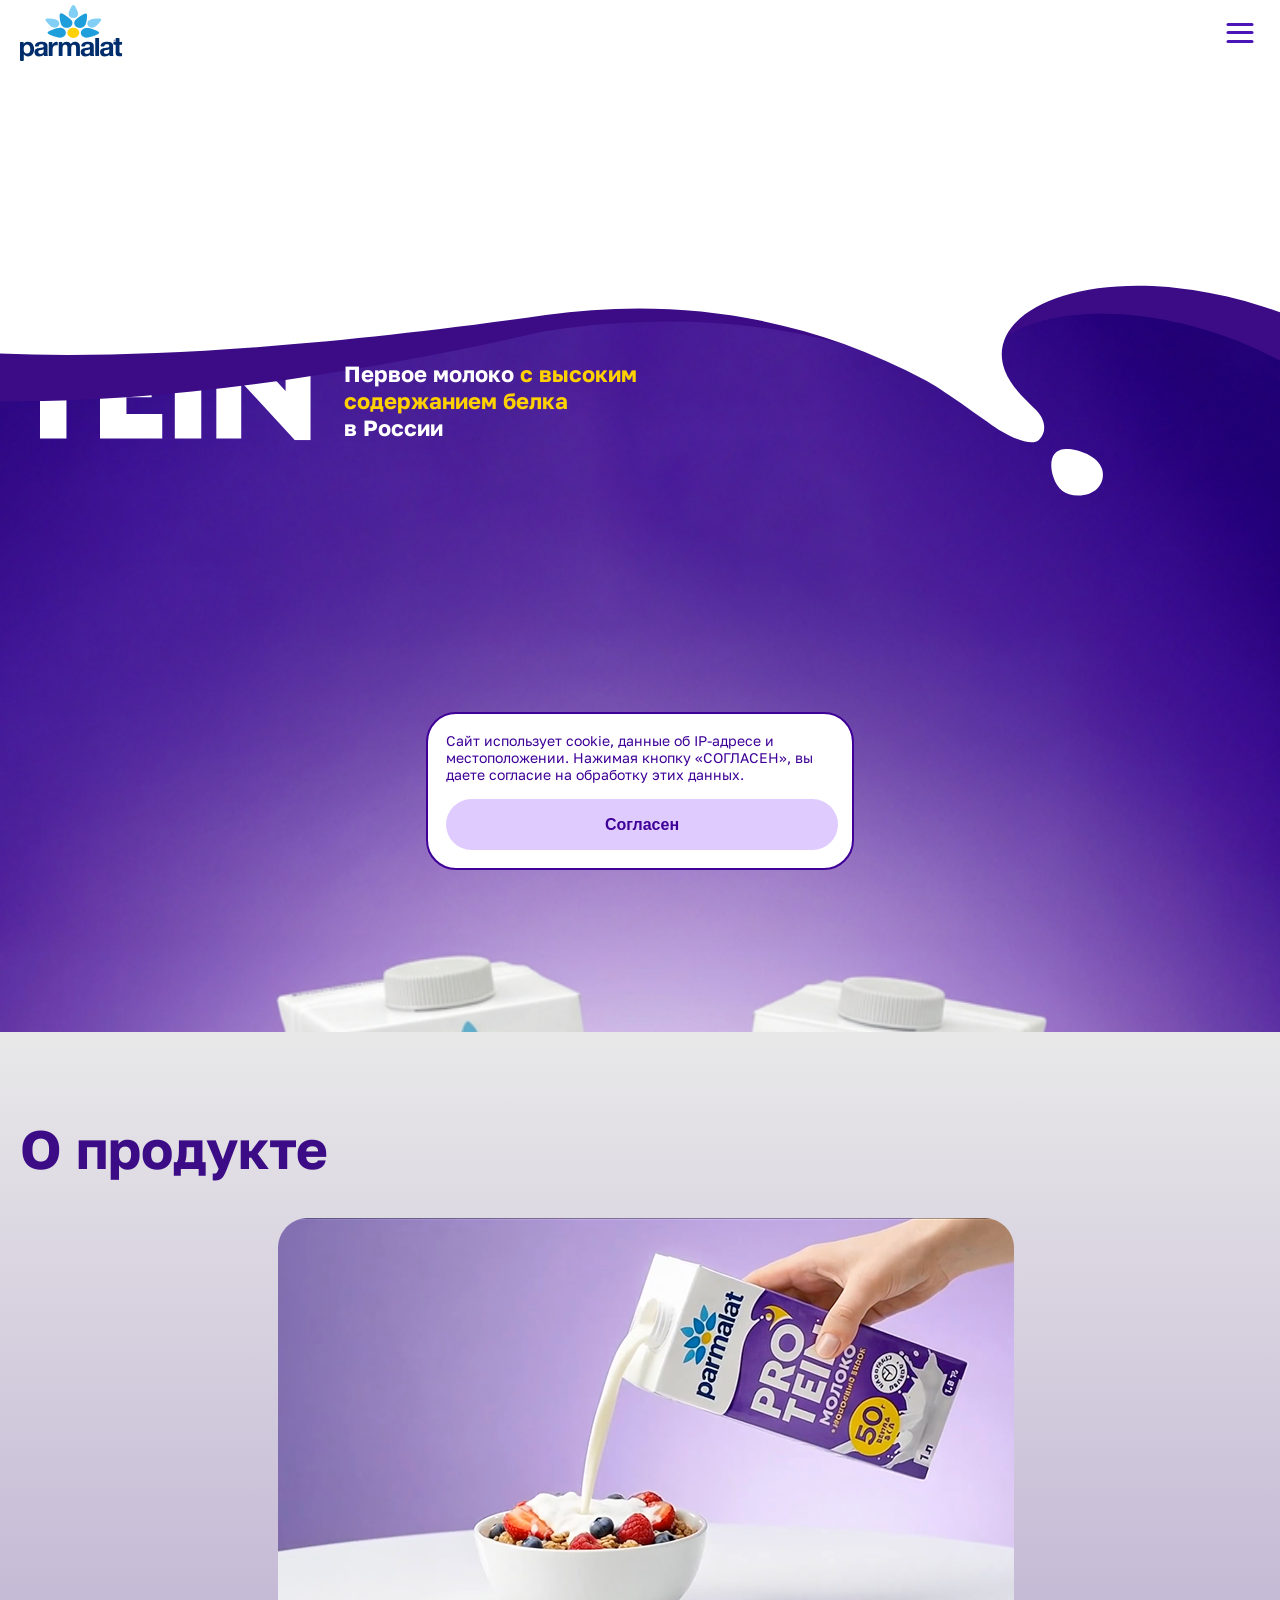
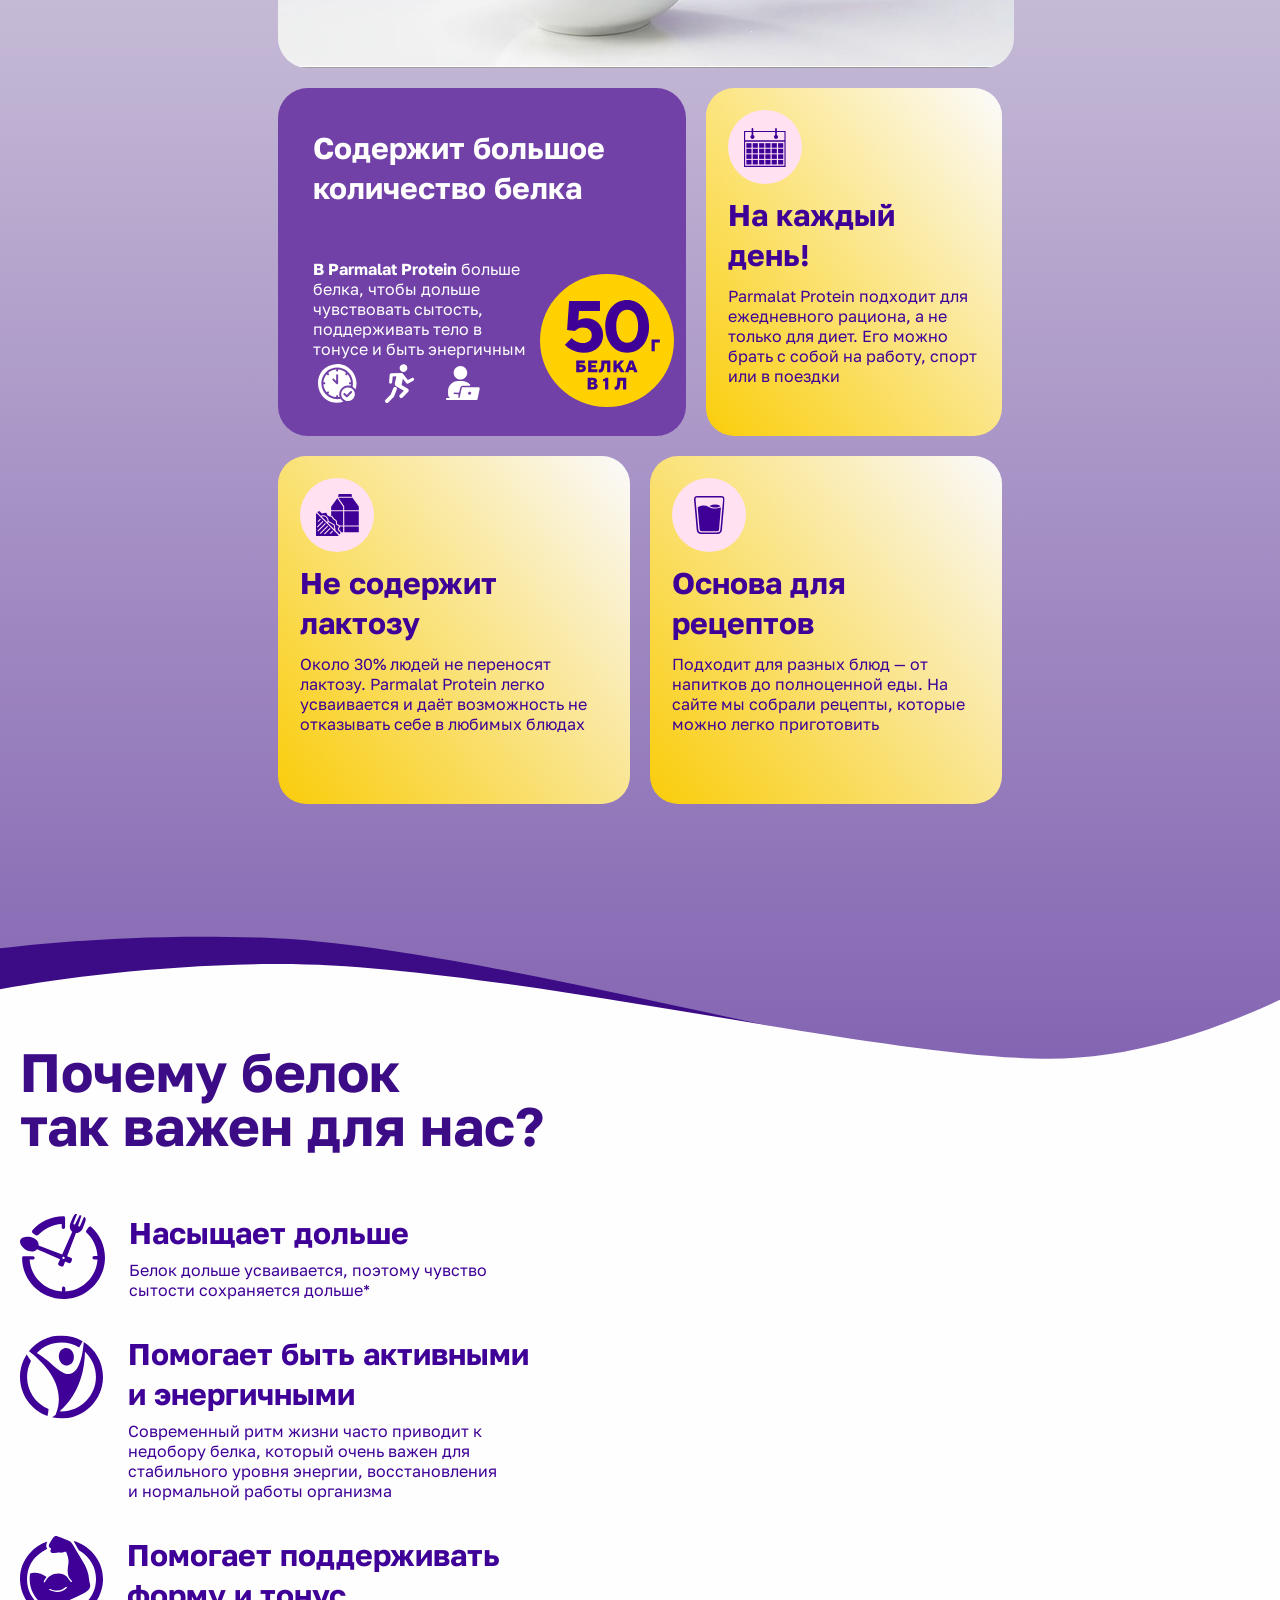
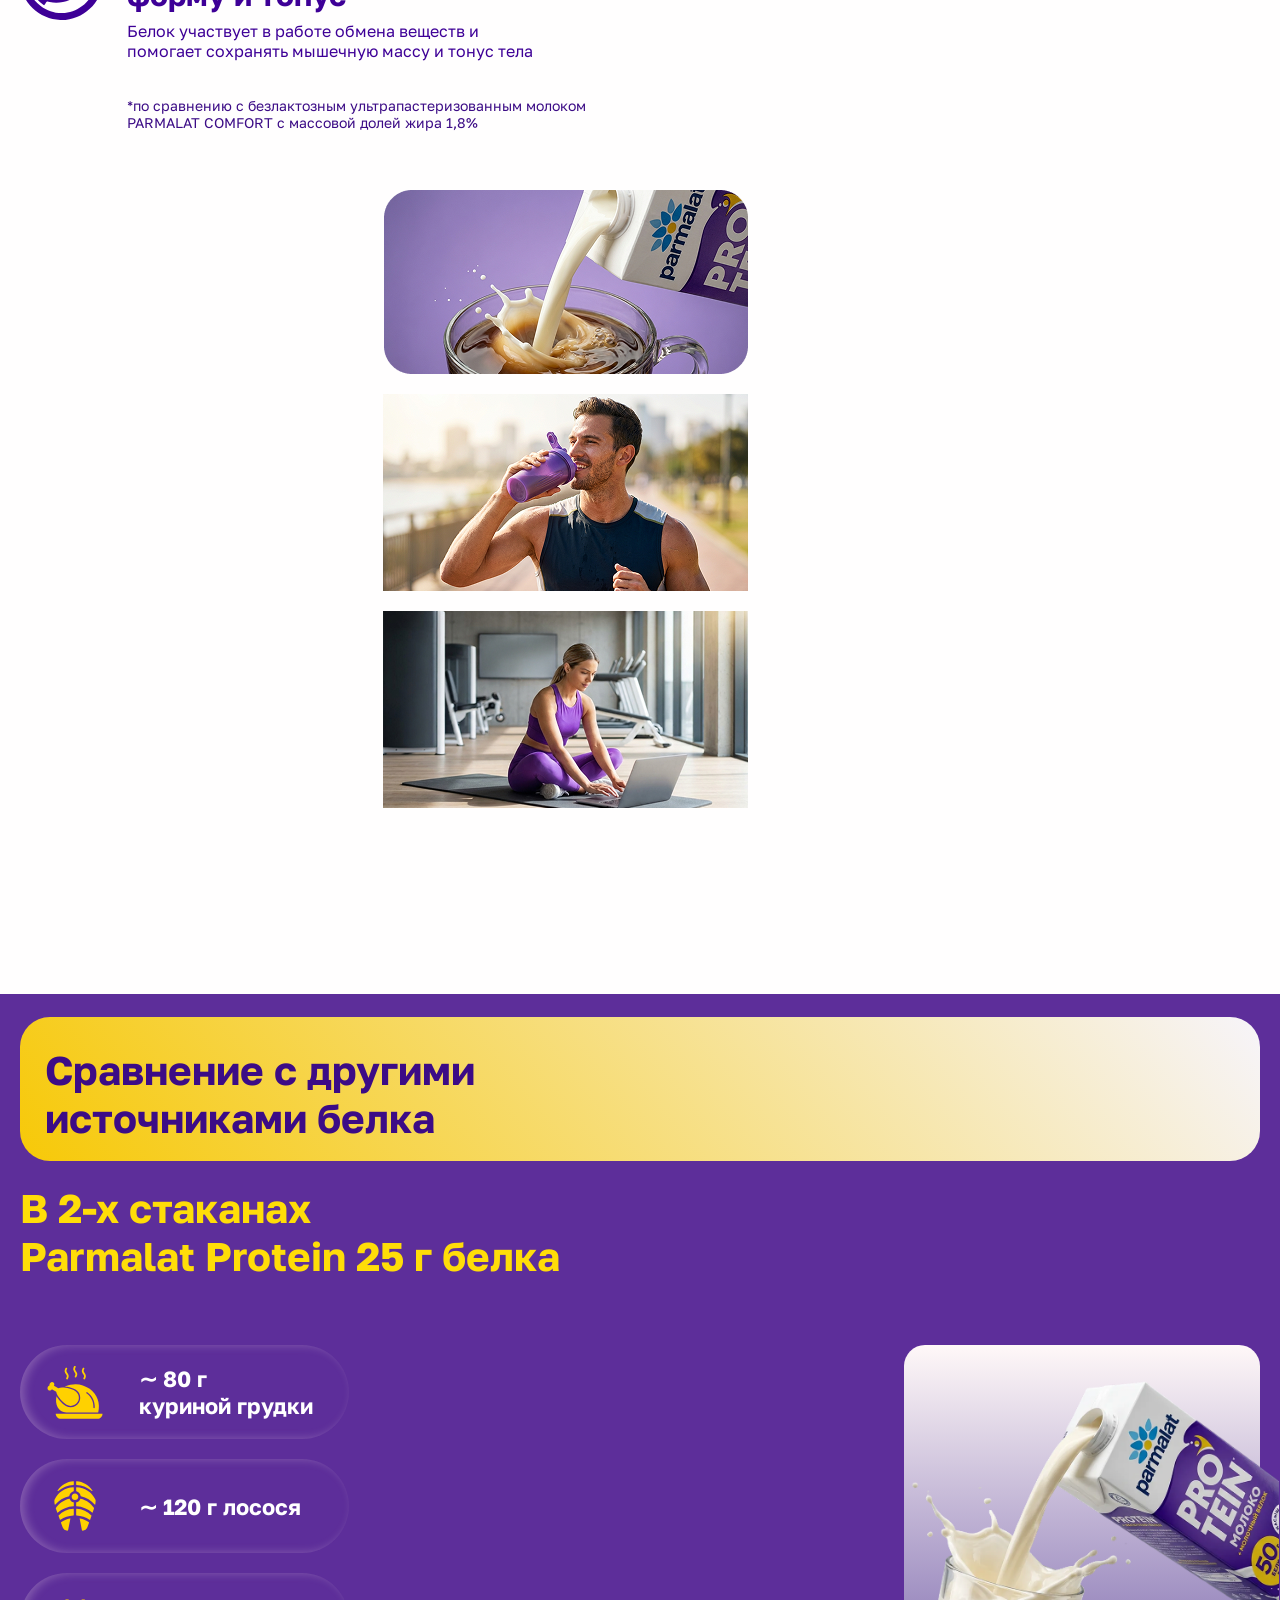
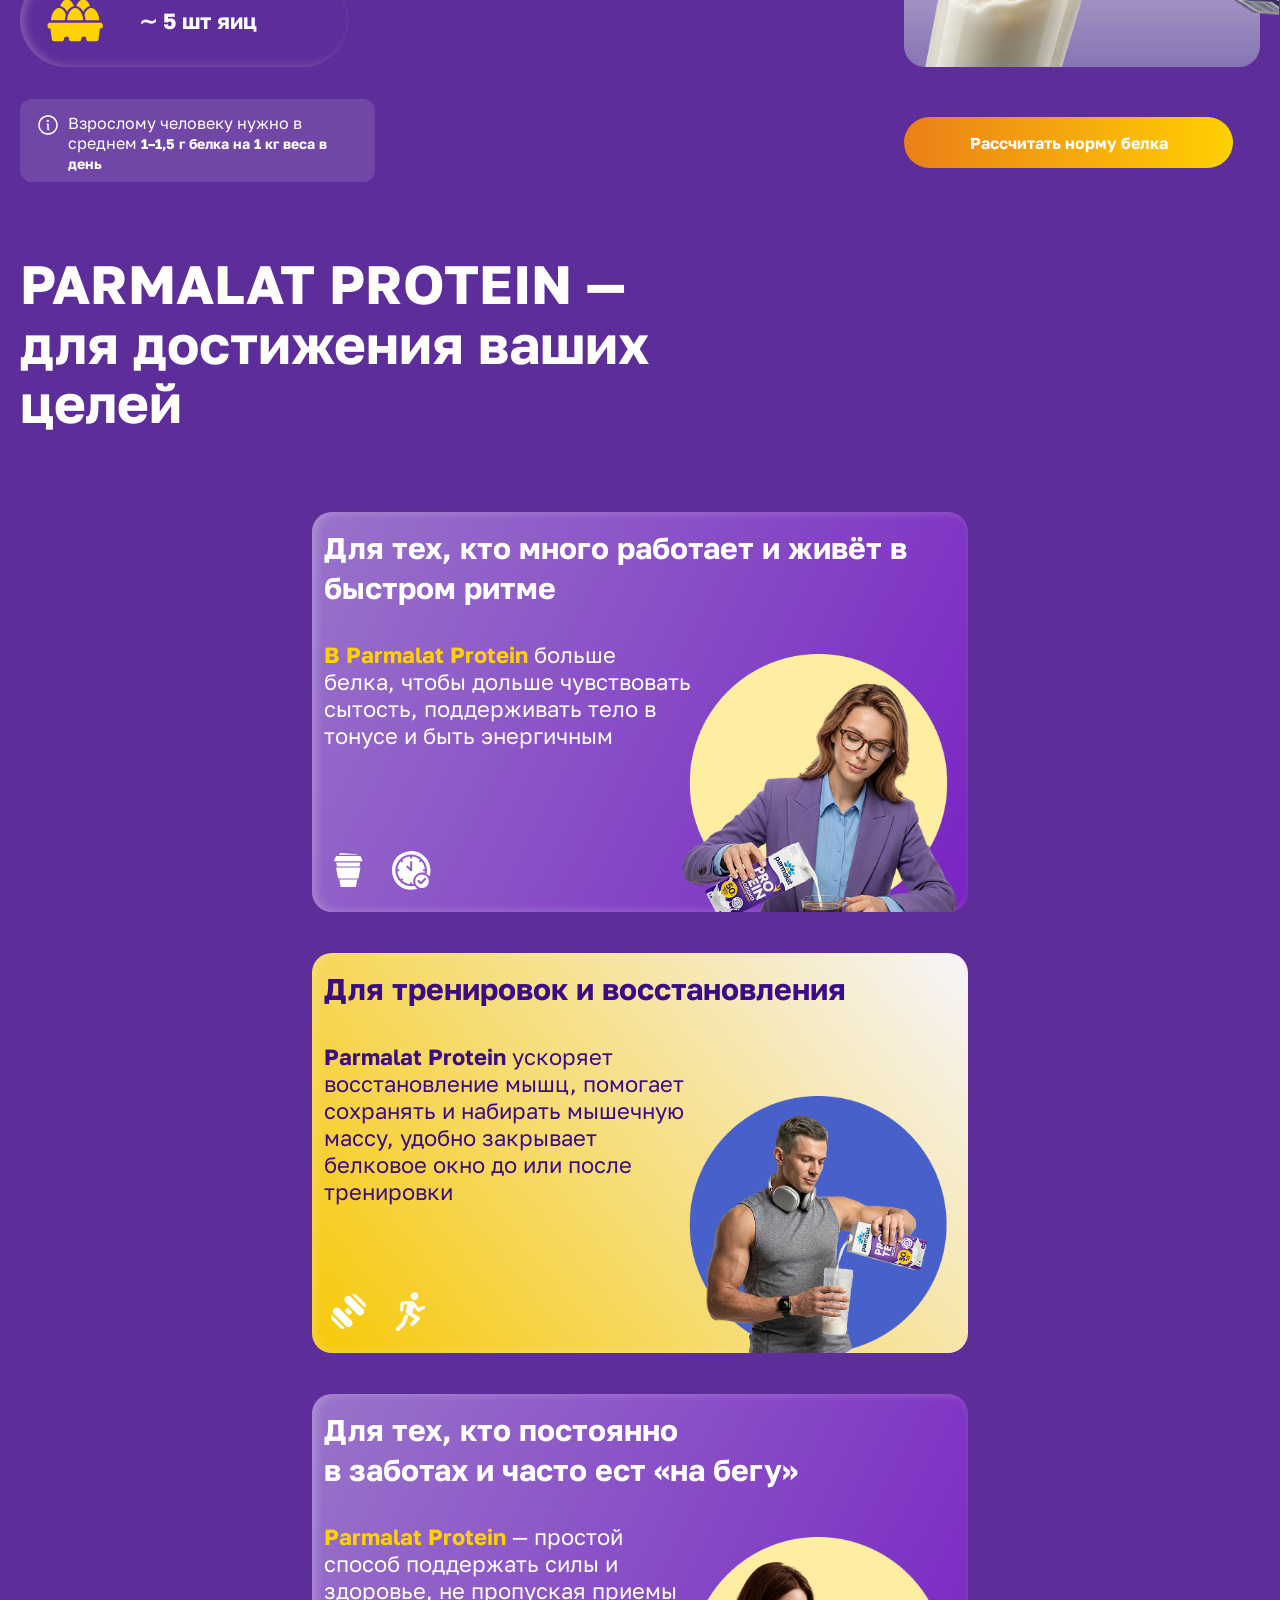
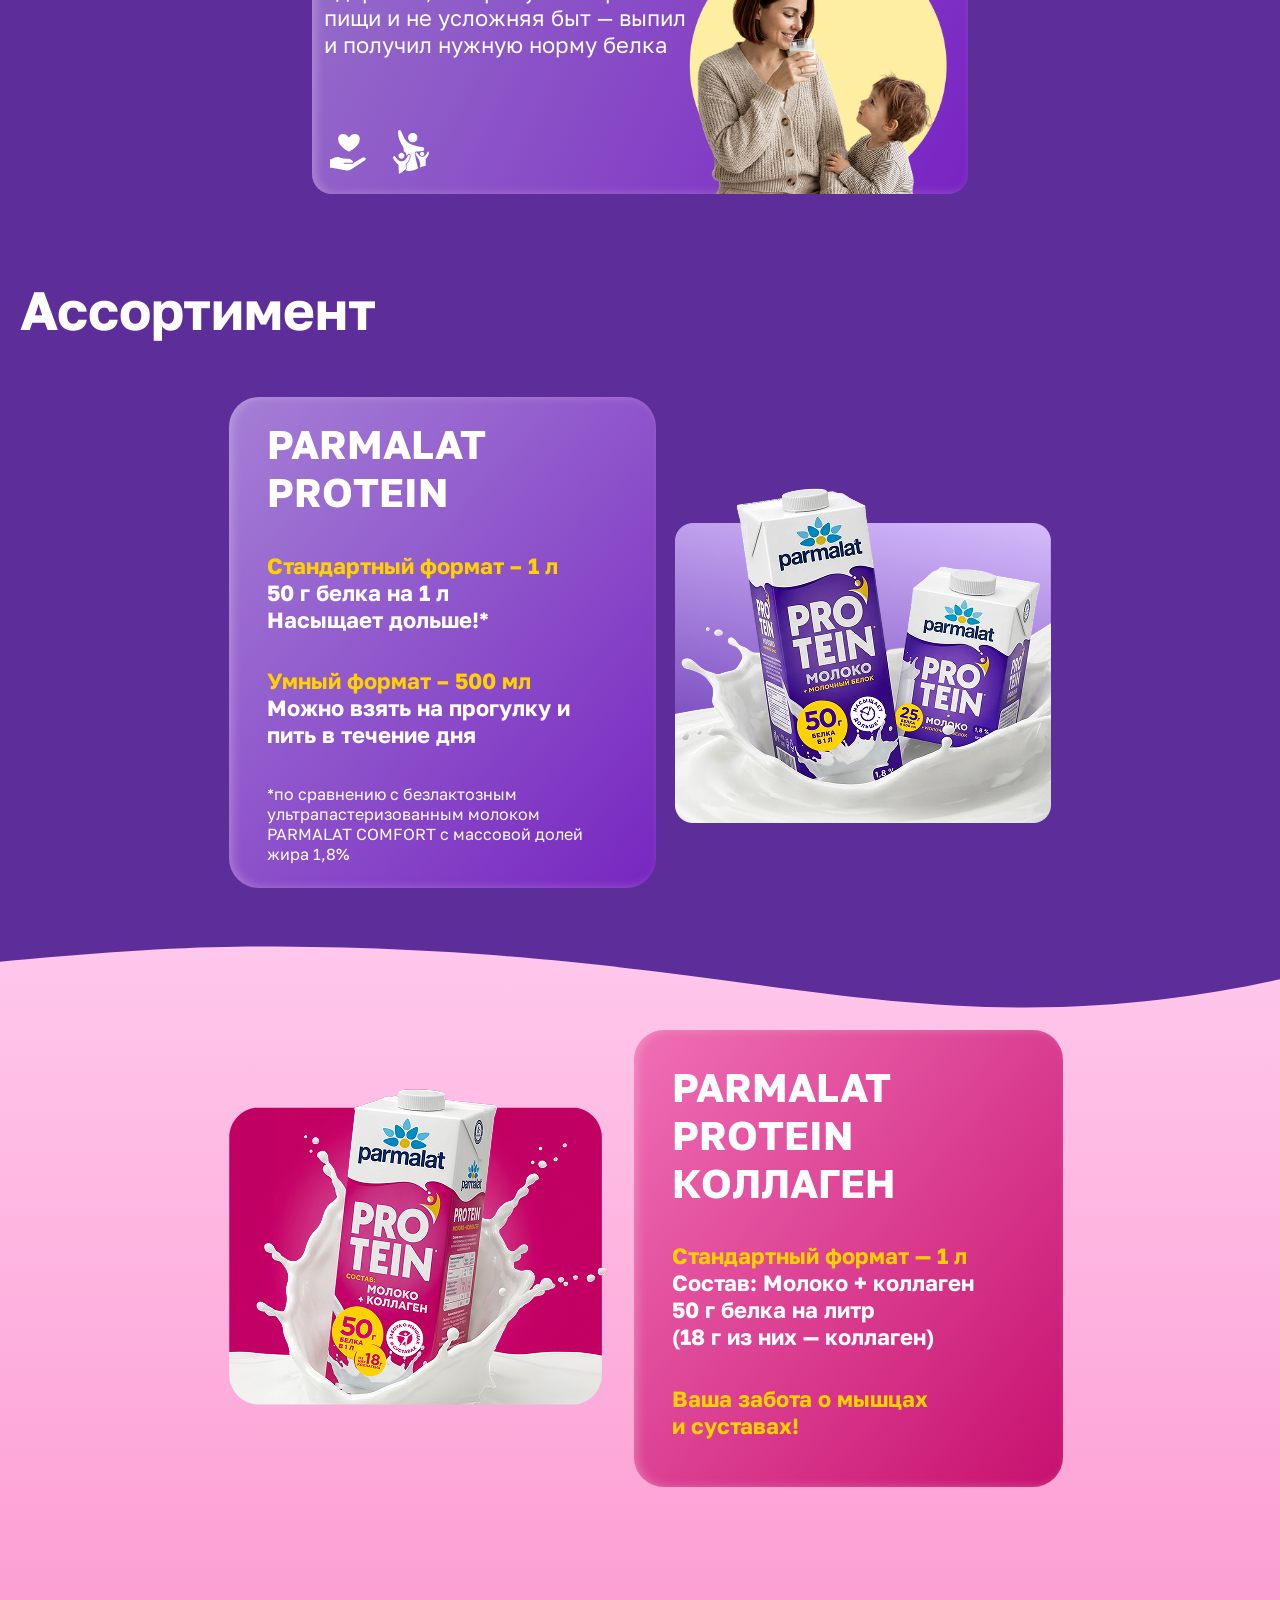
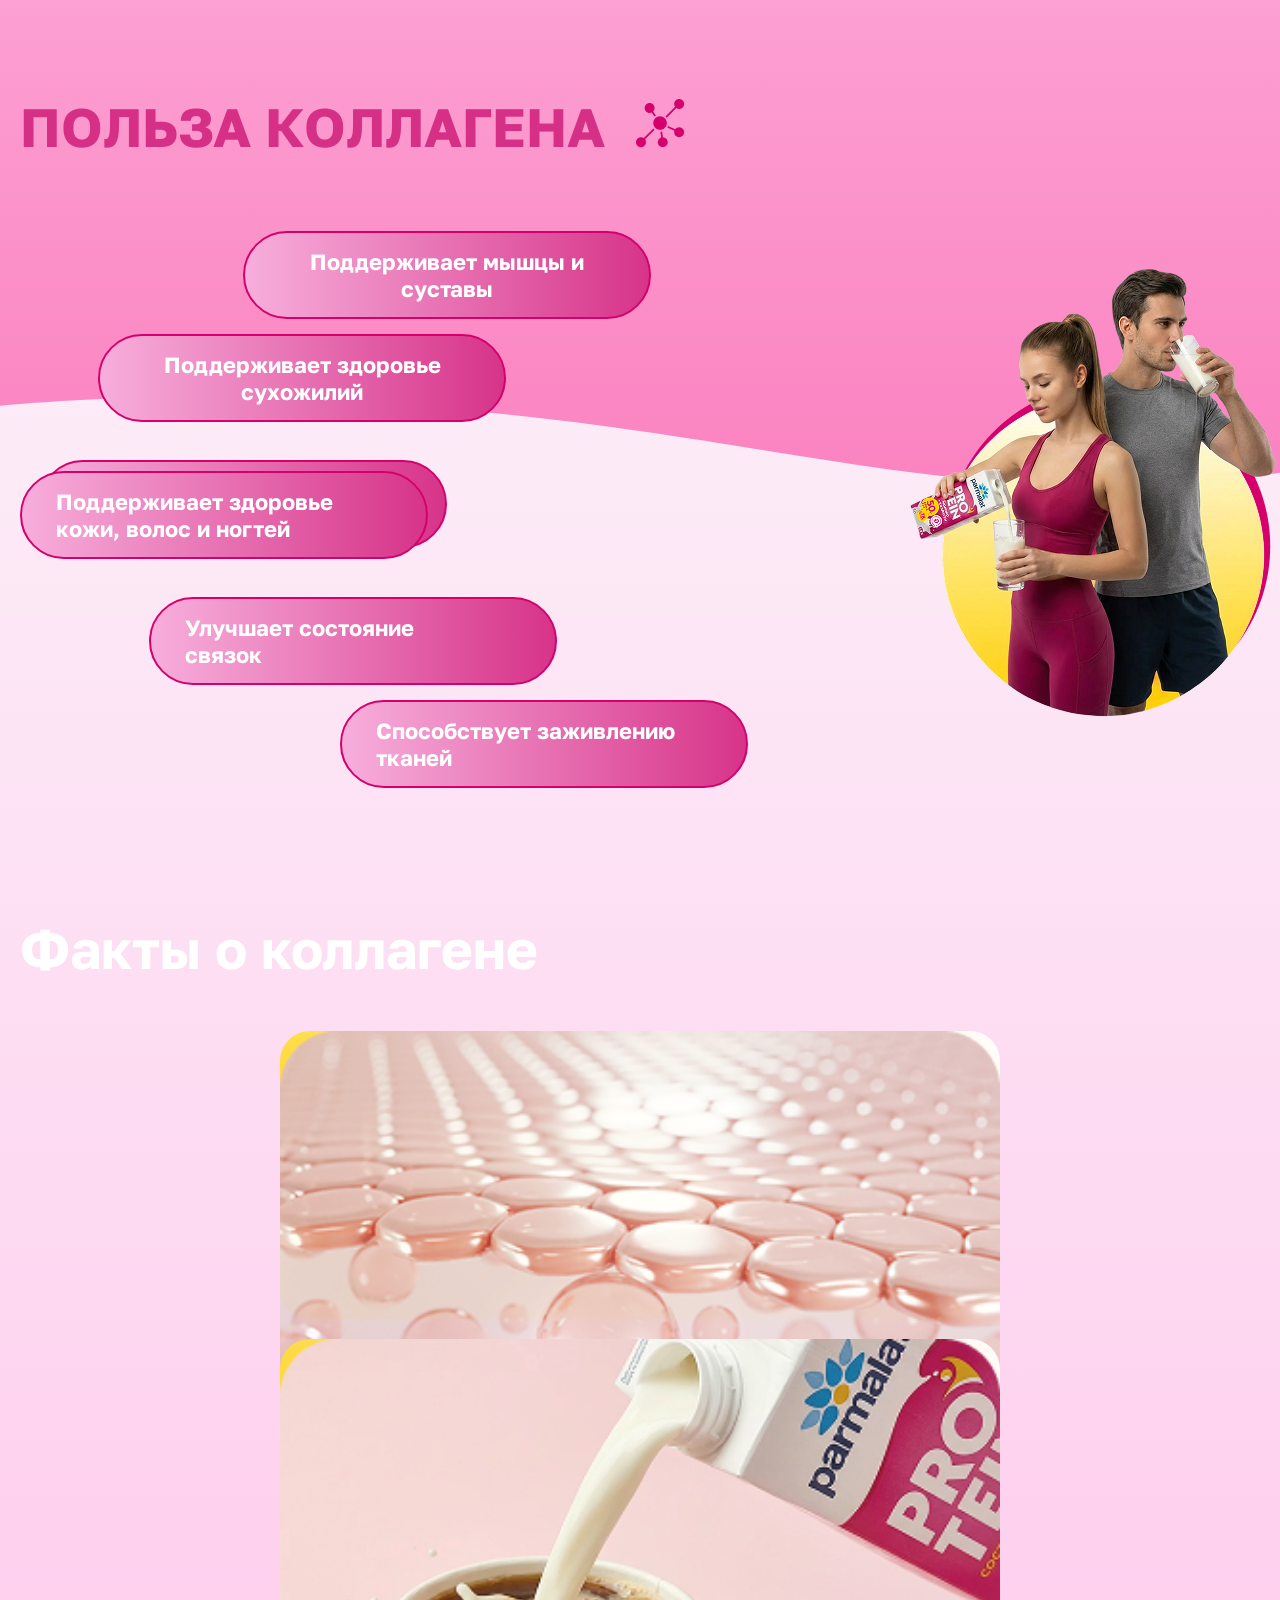
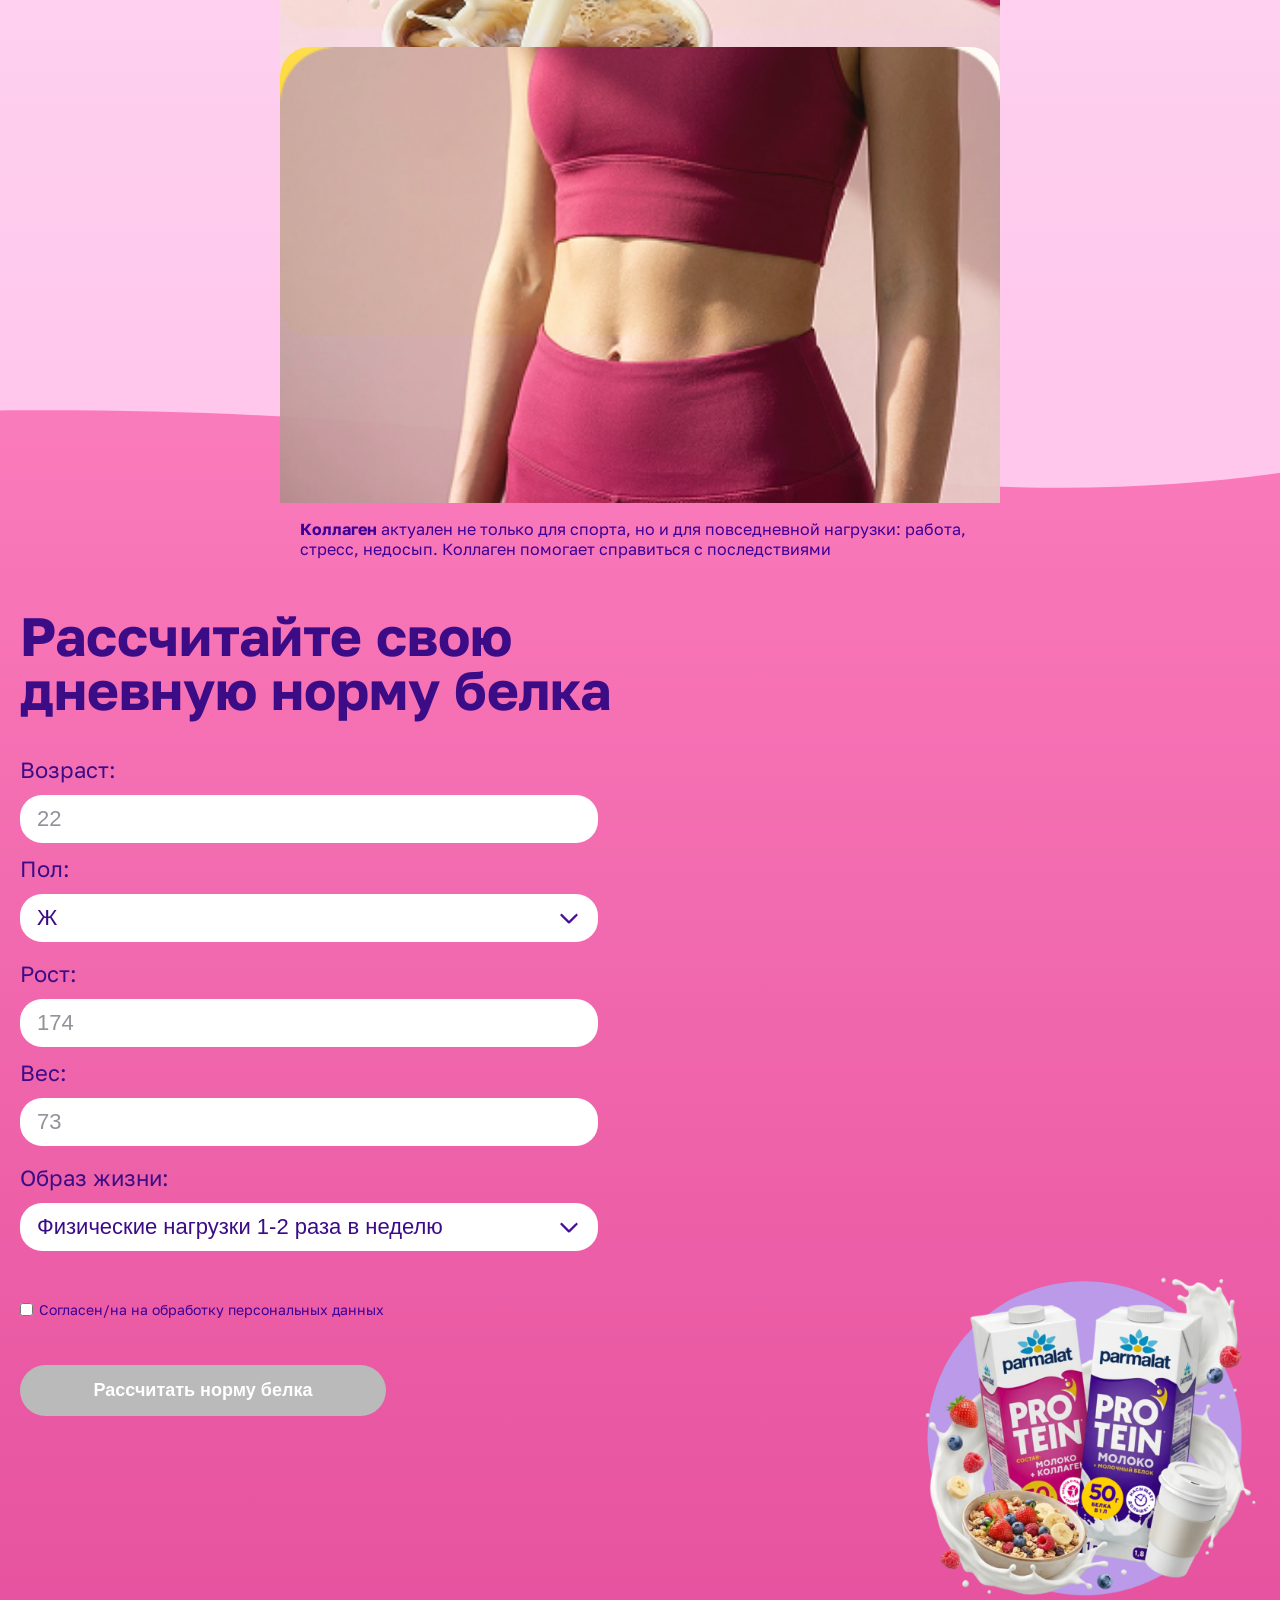
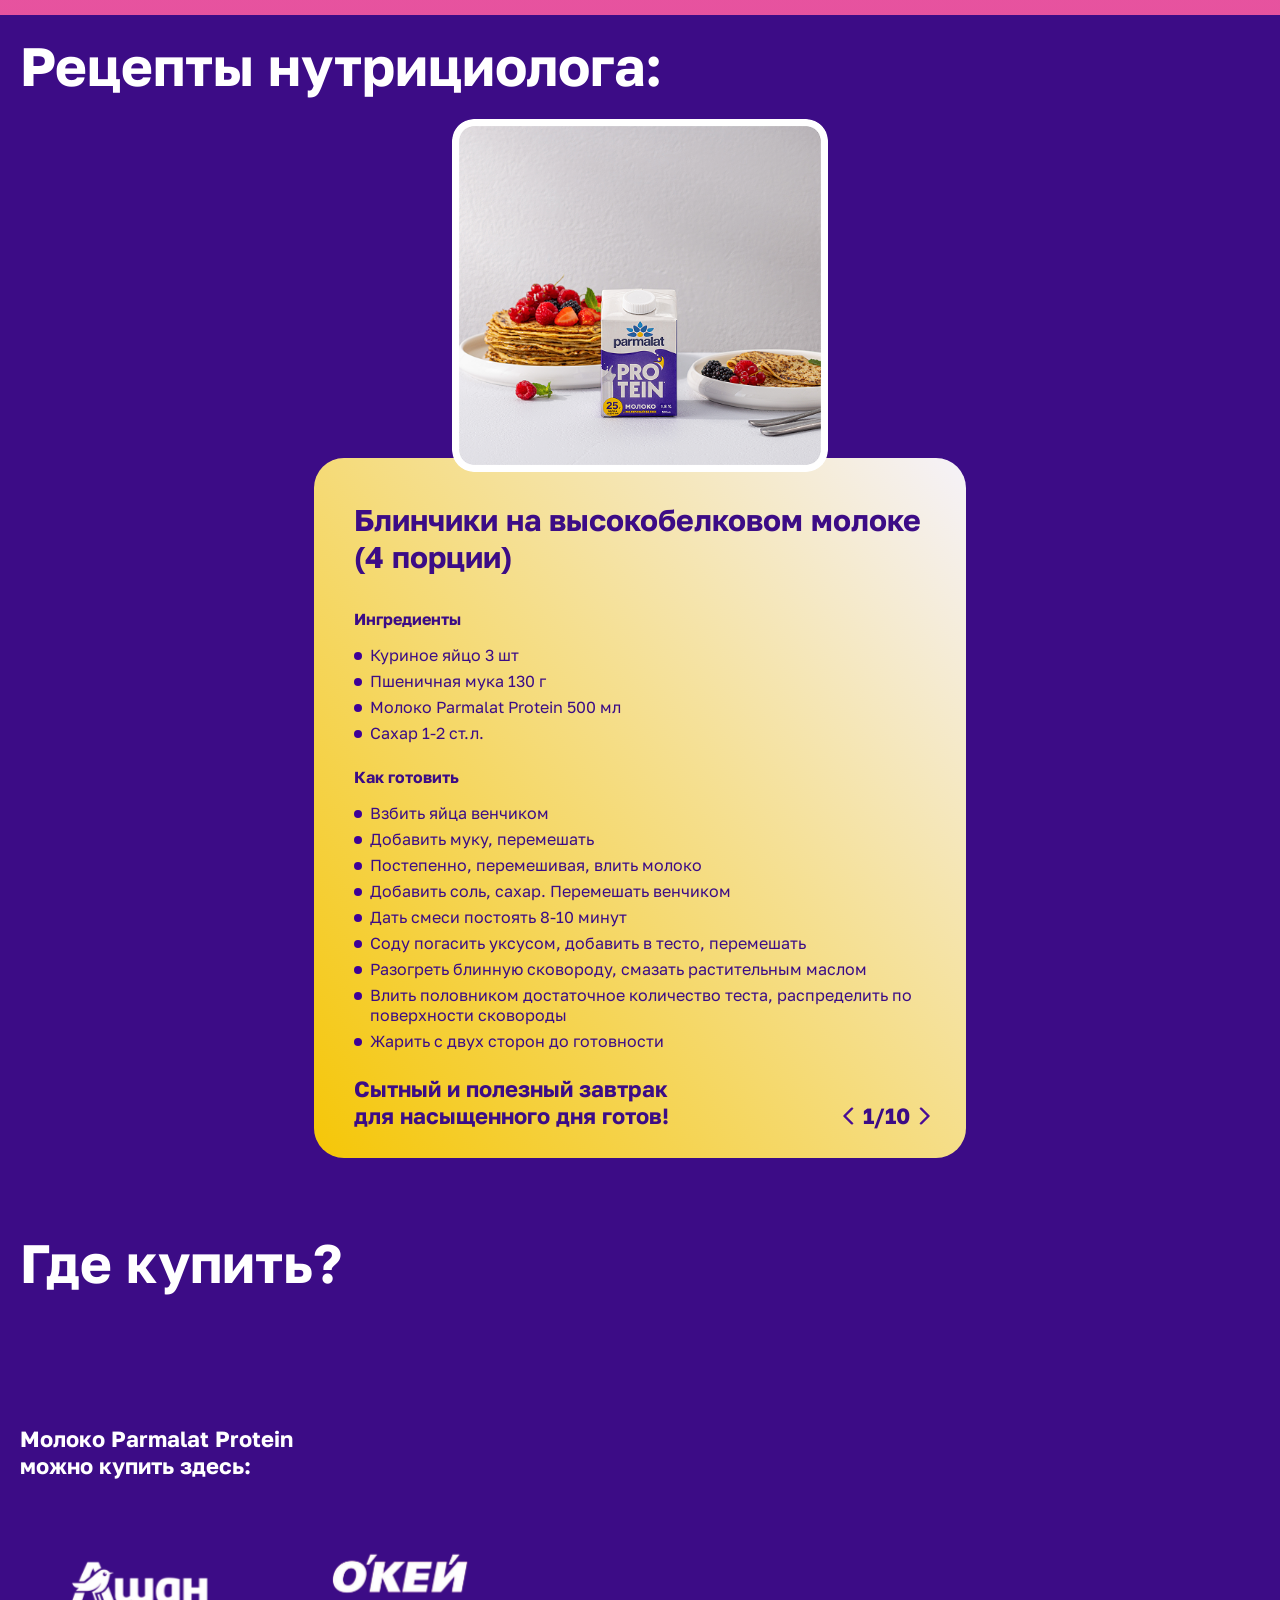
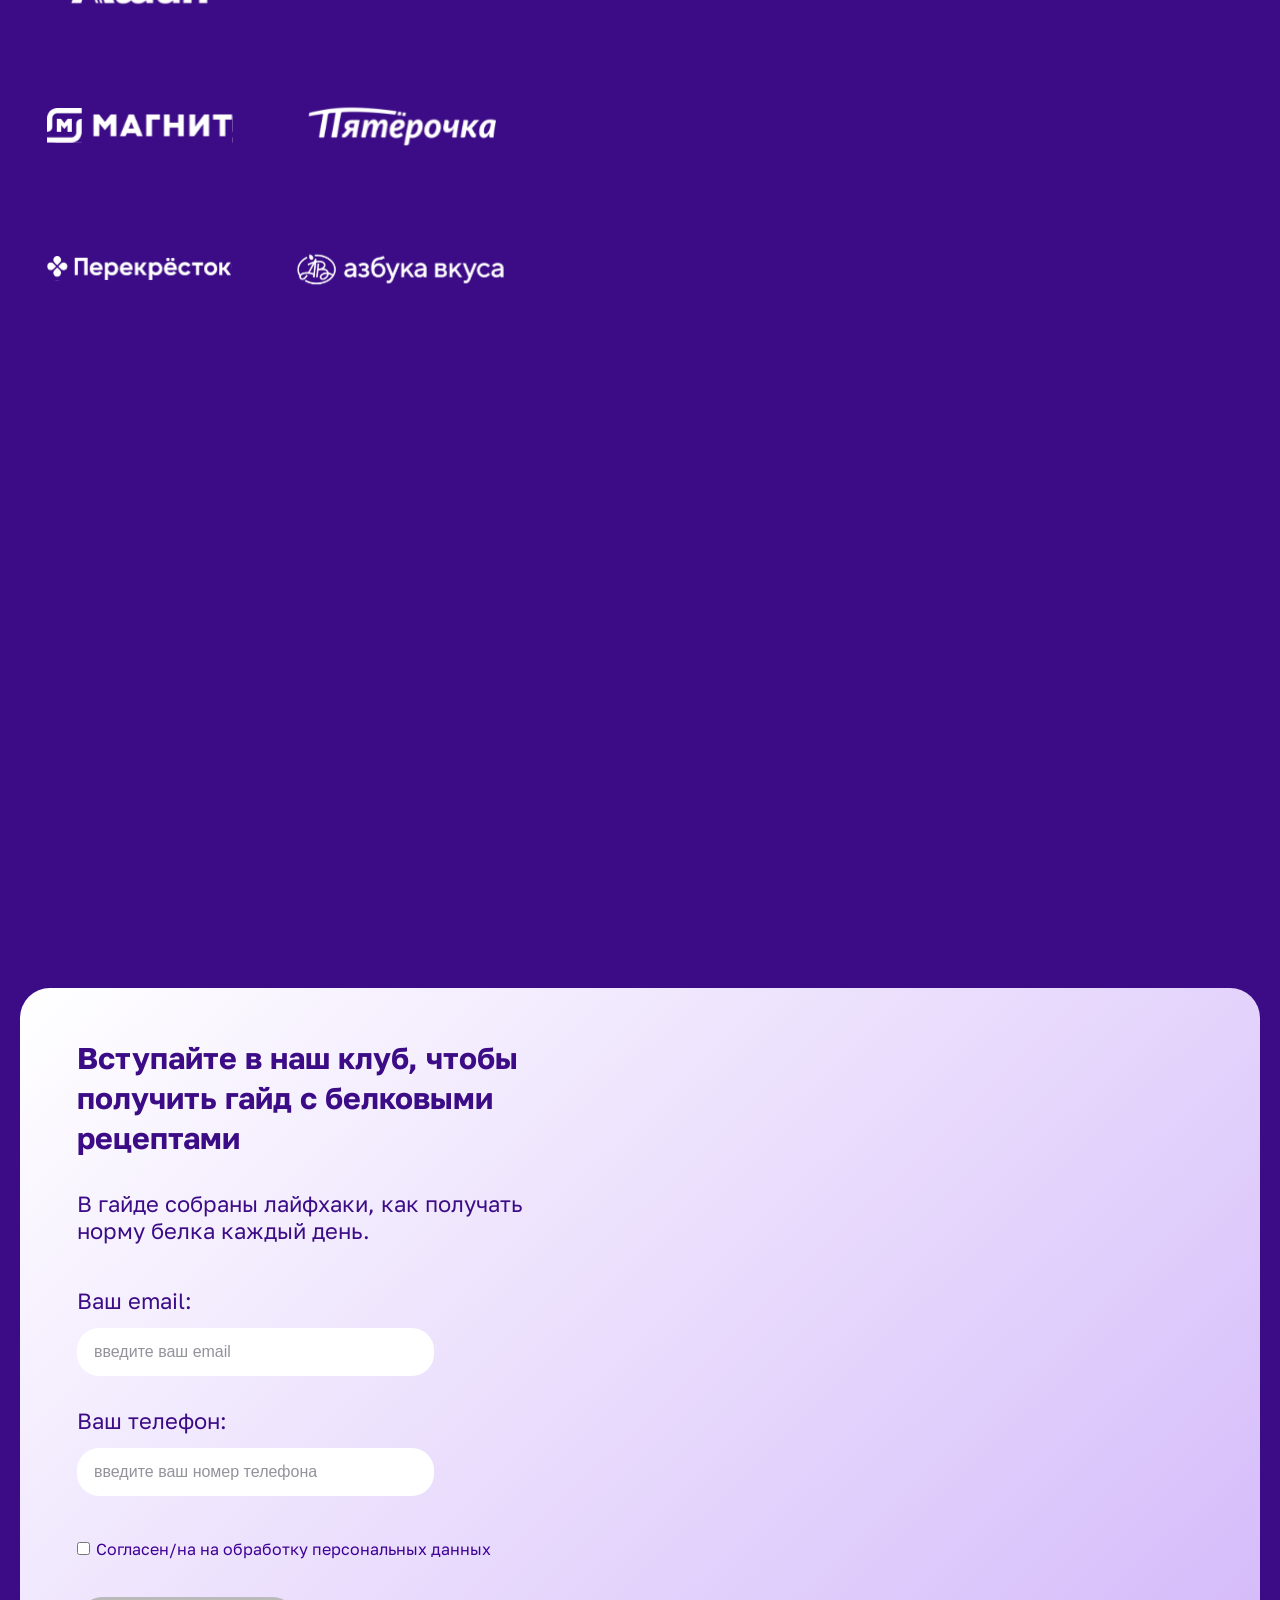
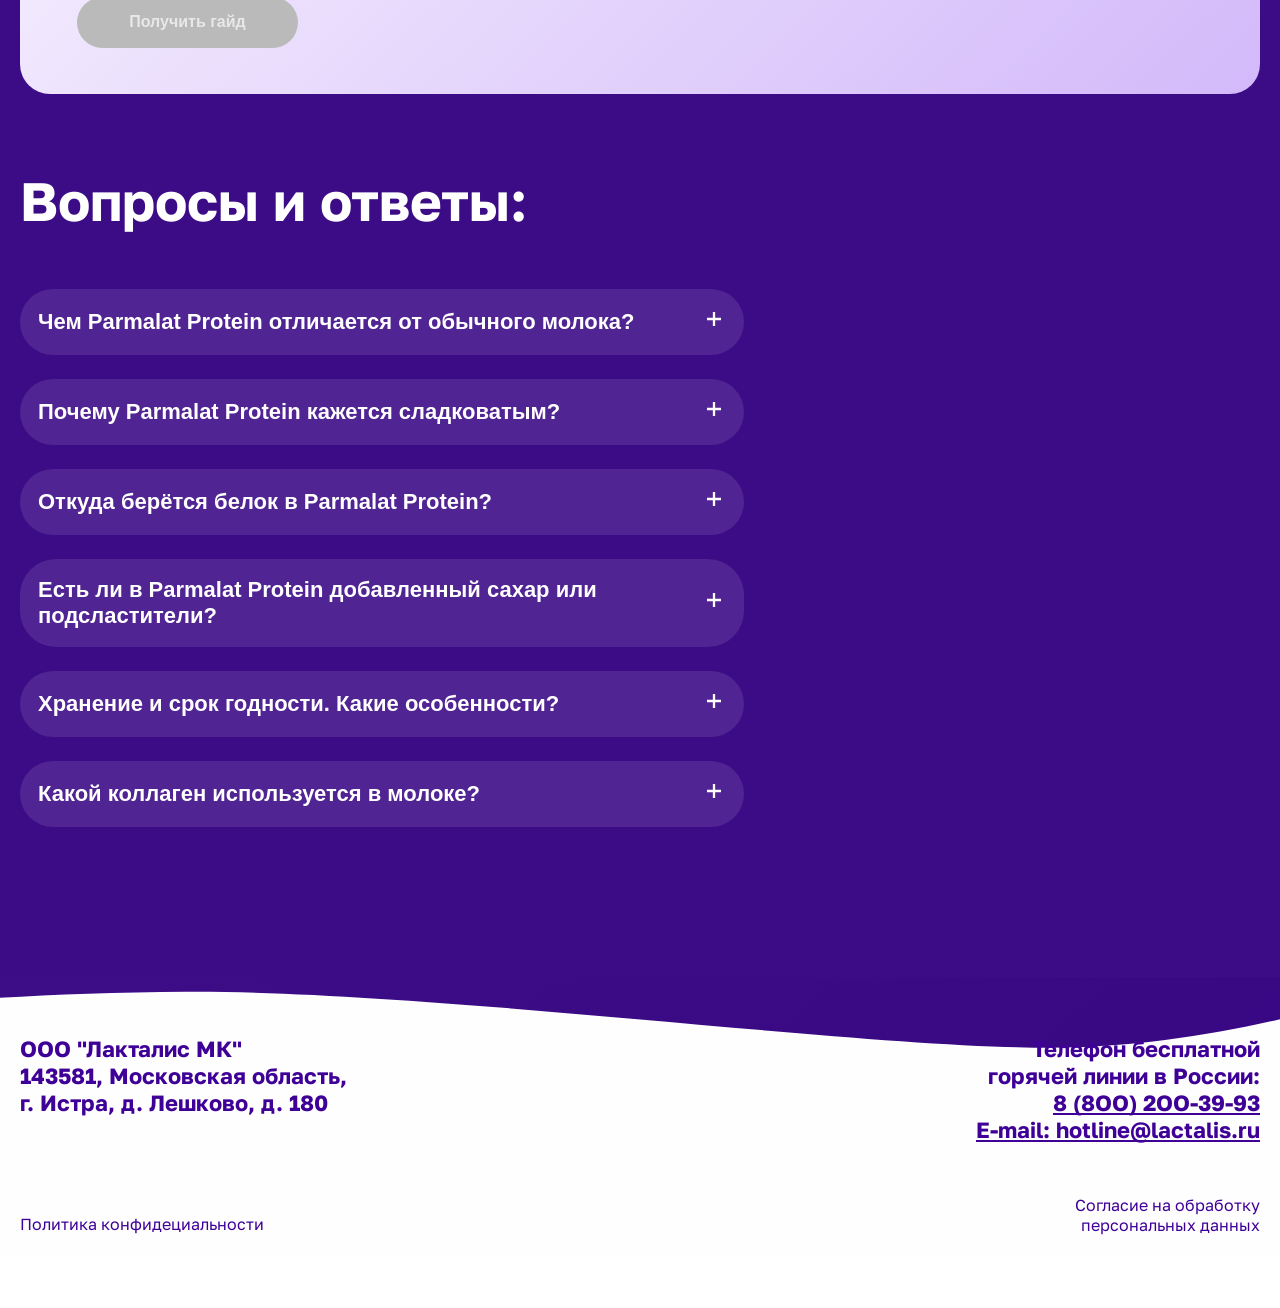
==== commit e8377166: "fix 8" ====
--- a/index.html
+++ b/index.html
@@ -928,20 +928,27 @@
             <div class="request-wrapper"><img src="assets/images/request-1.png" alt="">
                 <h2 class="request-title">Вступайте в наш клуб, чтобы получить гайд с белковыми рецептами</h2>
                 <p class="request-desc">В гайде собраны лайфхаки, как получать норму белка каждый день.</p>
-                <form class="request-form">
+                <form class="request-form" id="guideForm">
+
                     <label>
                         Ваш email:
-                        <input type="email" placeholder="введите ваш email">
+                        <input type="email" name="email" placeholder="введите ваш email" required>
                     </label>
 
                     <label>
                         Ваш телефон:
-                        <input type="tel" placeholder="введите ваш номер телефона">
+                        <input type="tel" name="phone" placeholder="введите ваш номер телефона" required>
                     </label>
+
                     <label class="request-checkbox">
-                        <input type="checkbox">Согласен/на на обработку персональных данных
+                        <input type="checkbox" name="agree" required>
+                        Согласен/на на обработку персональных данных
                     </label>
-                    <button class="request-btn" type="submit">Получить гайд</button>
+
+                    <button class="request-btn" type="submit">
+                        Получить гайд
+                    </button>
+
                 </form>
             </div>
         </div>
@@ -1132,5 +1139,7 @@
 <script src="cookie.js"></script>
 <script src="header.js"></script>
 <script src="calculator.js"></script>
+<script src="floating.js"></script>
+<script src="send.js"></script>
 </body>
 </html>
--- a/global.css
+++ b/global.css
@@ -473,6 +473,17 @@
     align-items: center;
     justify-content: center;
     flex-direction: column;
+    opacity: 0;
+    transform: translateY(20px);
+    pointer-events: none;
+
+    transition: opacity .3s ease, transform .3s ease;
+}
+
+.floating.show {
+    opacity: 1;
+    transform: translateY(0);
+    pointer-events: auto;
 }
 
 .floating div {
--- a/main.css
+++ b/main.css
@@ -972,6 +972,7 @@
 }
 
 .buy-list {
+    z-index: 25;
     flex-wrap: wrap;
     gap: 50px;
     margin-top: 59px;
@@ -1095,6 +1096,11 @@
     height: 54px;
 }
 
+.request-btn.active {
+    background: linear-gradient(90deg, #450a9c 0%, #8b60ca 24.04%, #cbaff5 100%);
+    color: var(--white);
+}
+
 /*faq*/
 
 .faq {
@@ -2478,7 +2484,7 @@
 
     .why {
         padding: 121px 0 186px 0;
-        background: url("assets/images/why-back-2.svg") no-repeat var(--light-background);
+        background: url("assets/images/why-back-2.svg") no-repeat;
         background-size: 100% auto, cover;
     }
 
@@ -3729,7 +3735,7 @@
 
     .why {
         padding: 94px 0 109px 0;
-        background: url("assets/images/why-back-3.svg") no-repeat var(--light-background);;
+        background: url("assets/images/why-back-3.svg") no-repeat;
         background-size: 100% auto, cover;
     }
 
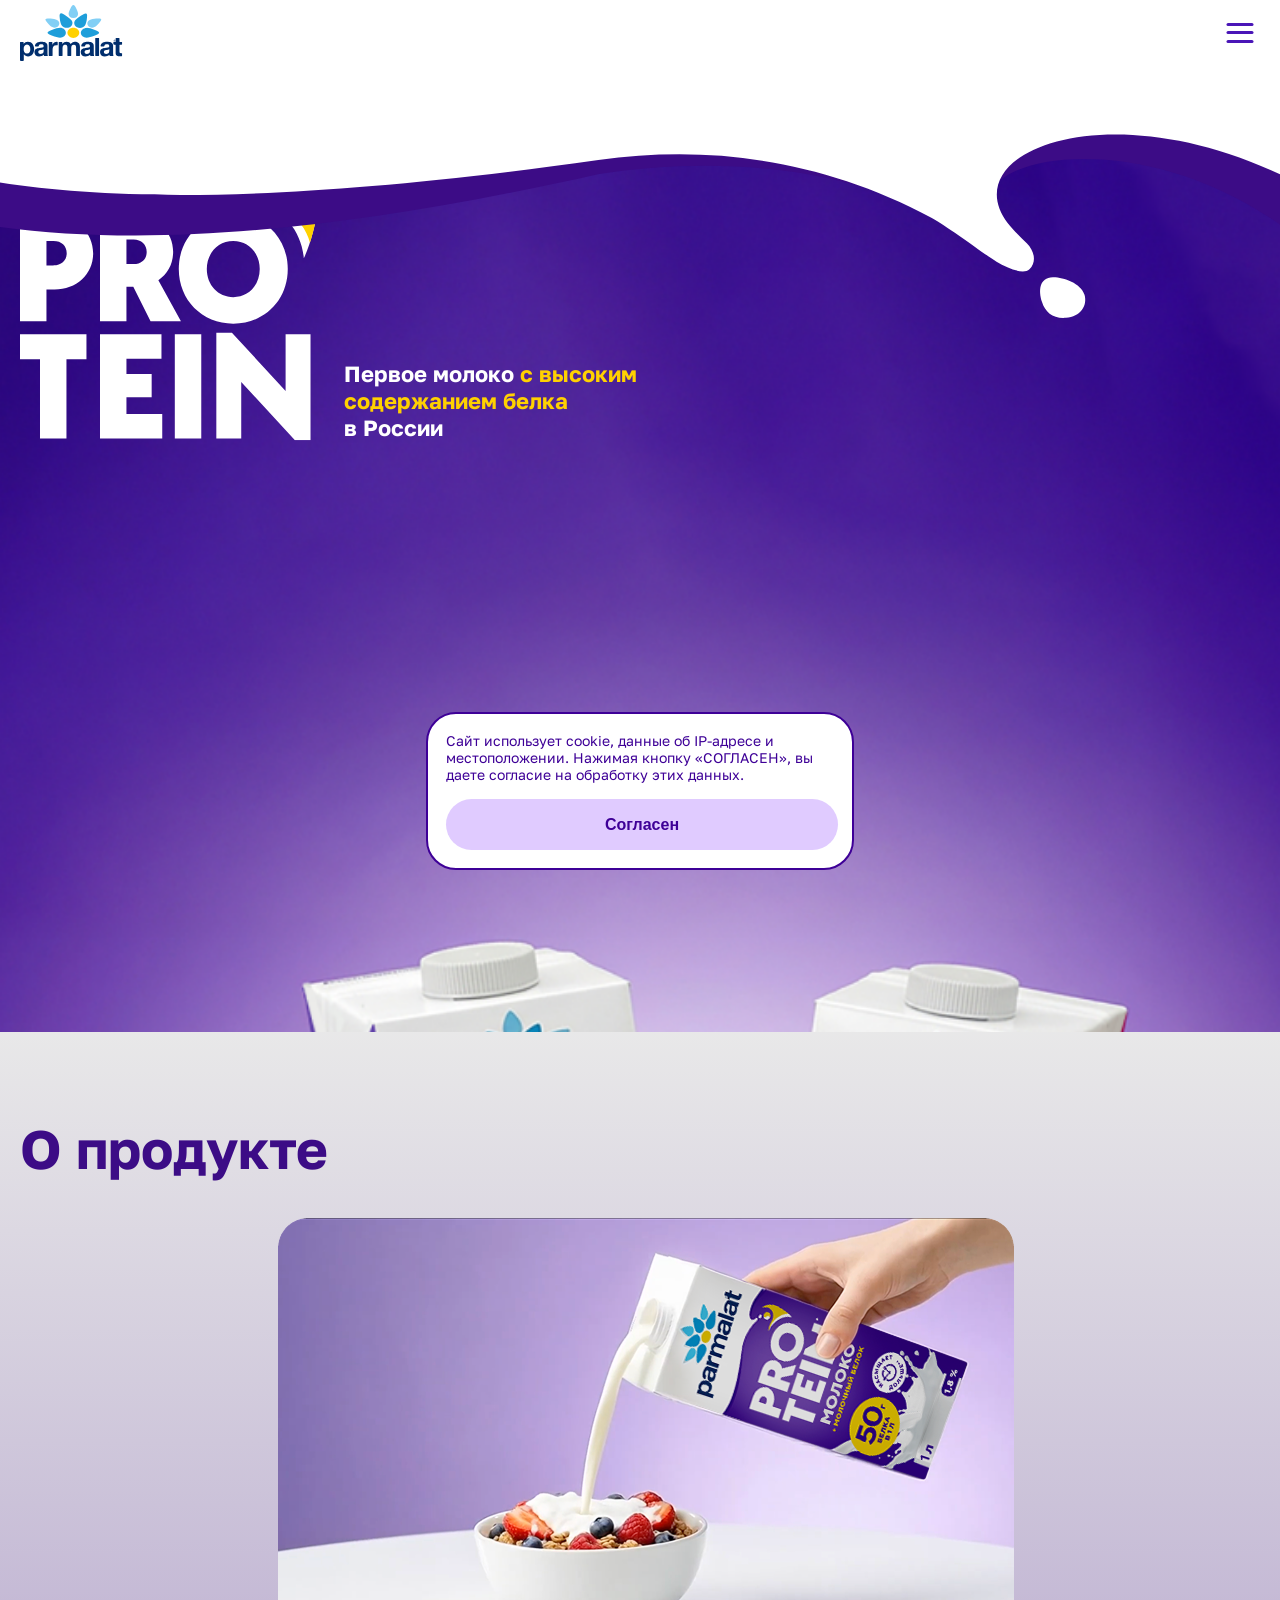
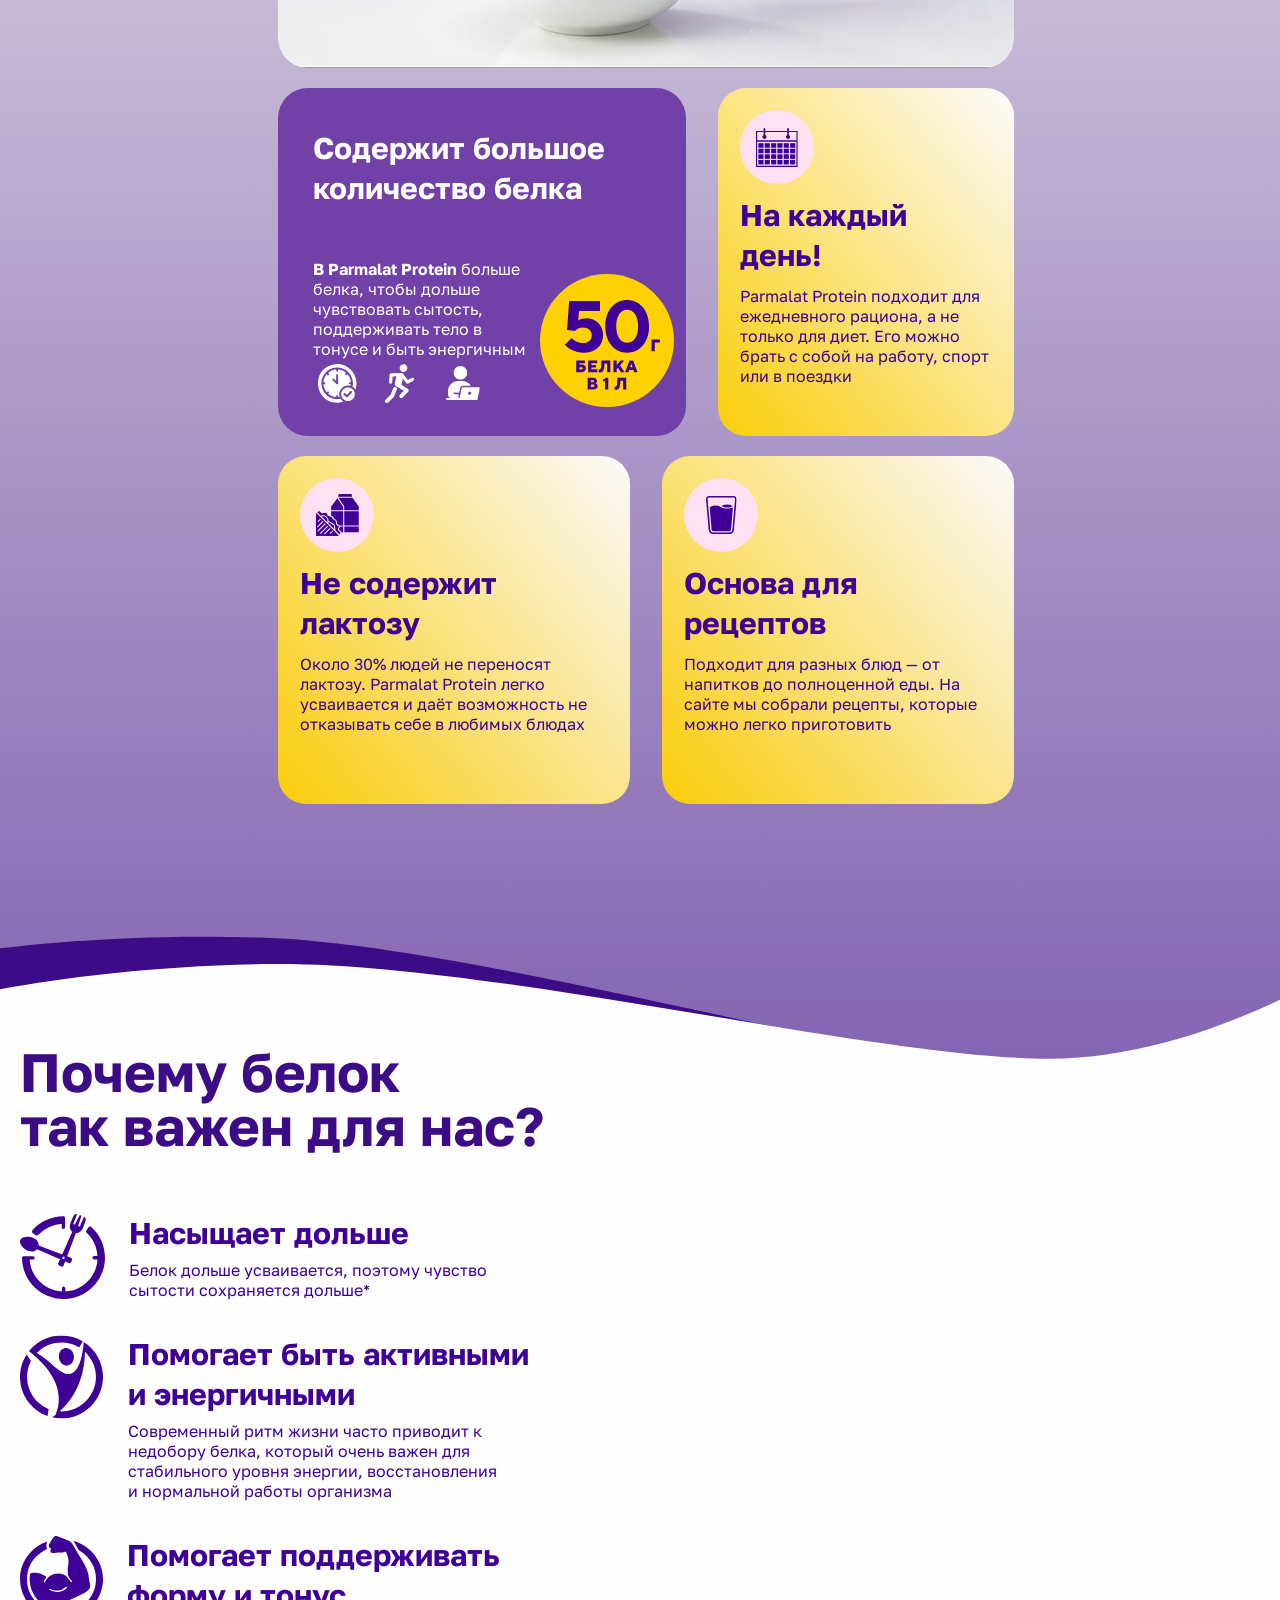
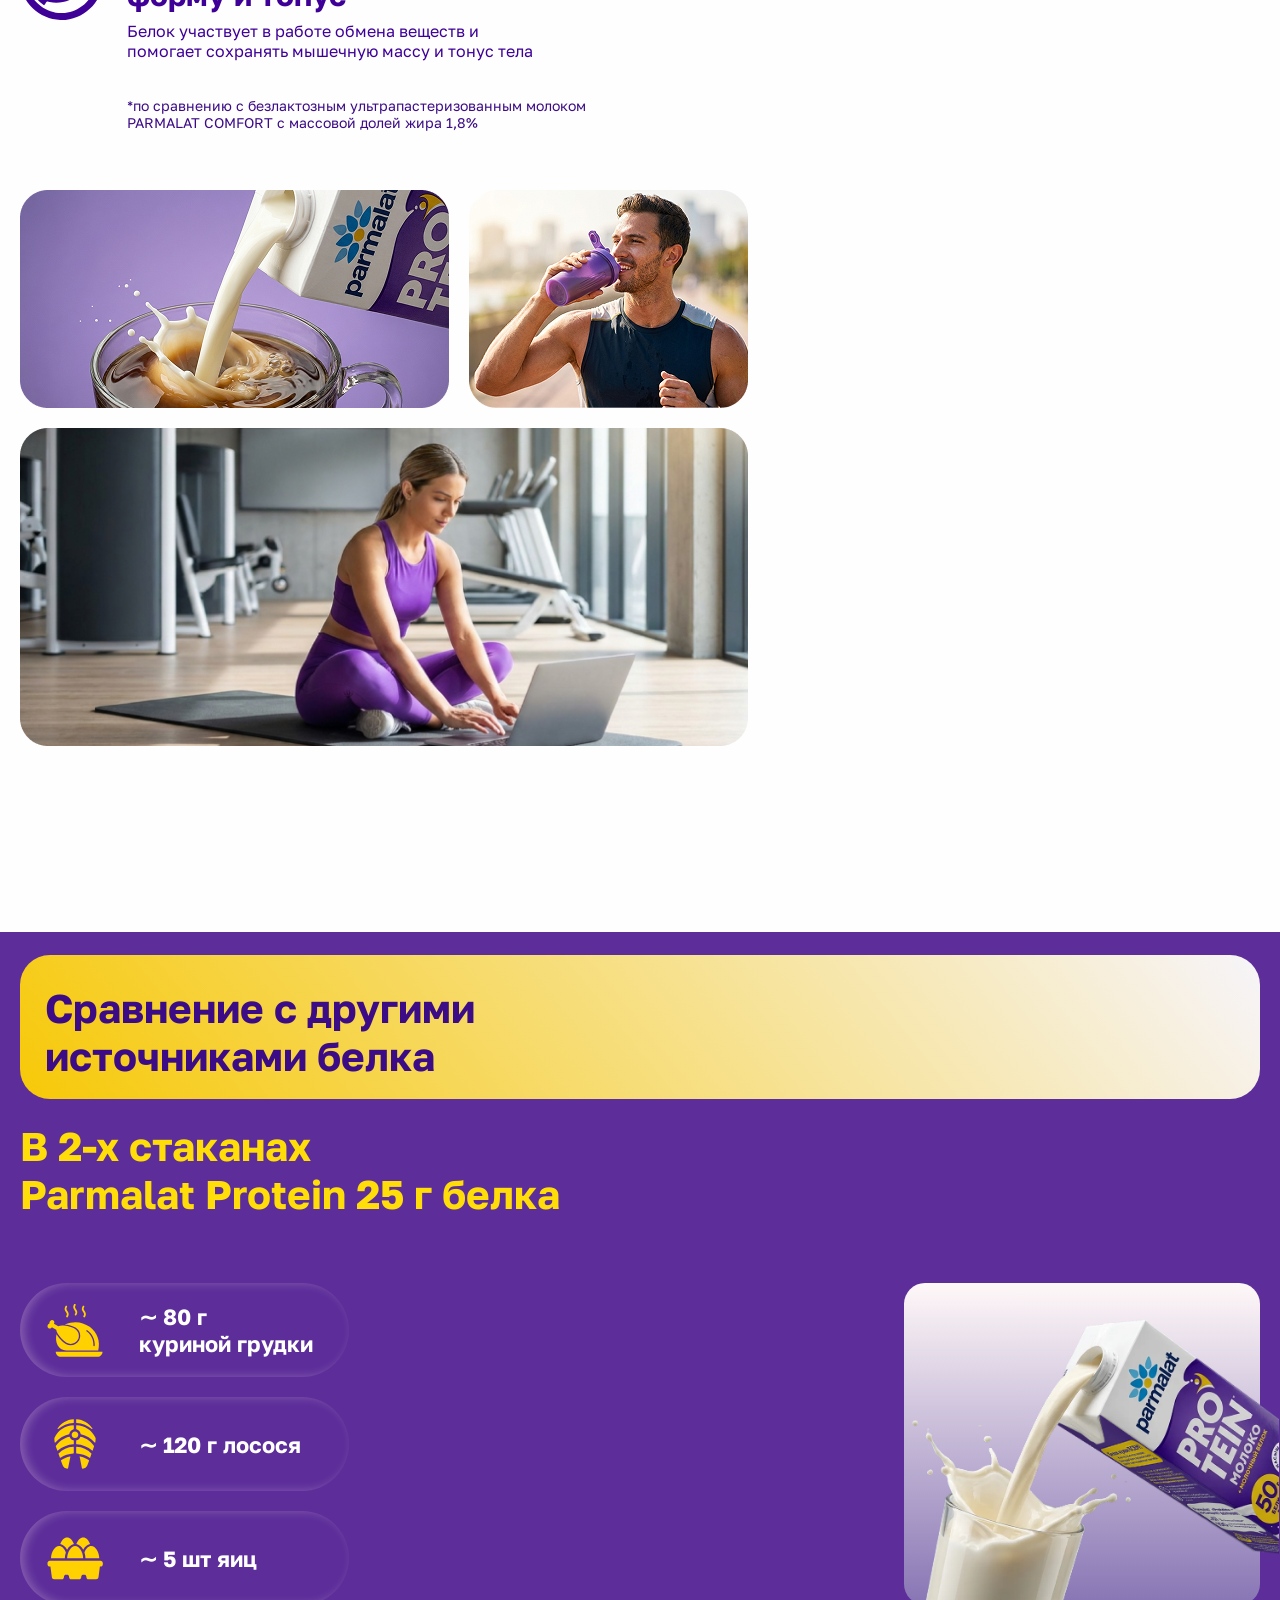
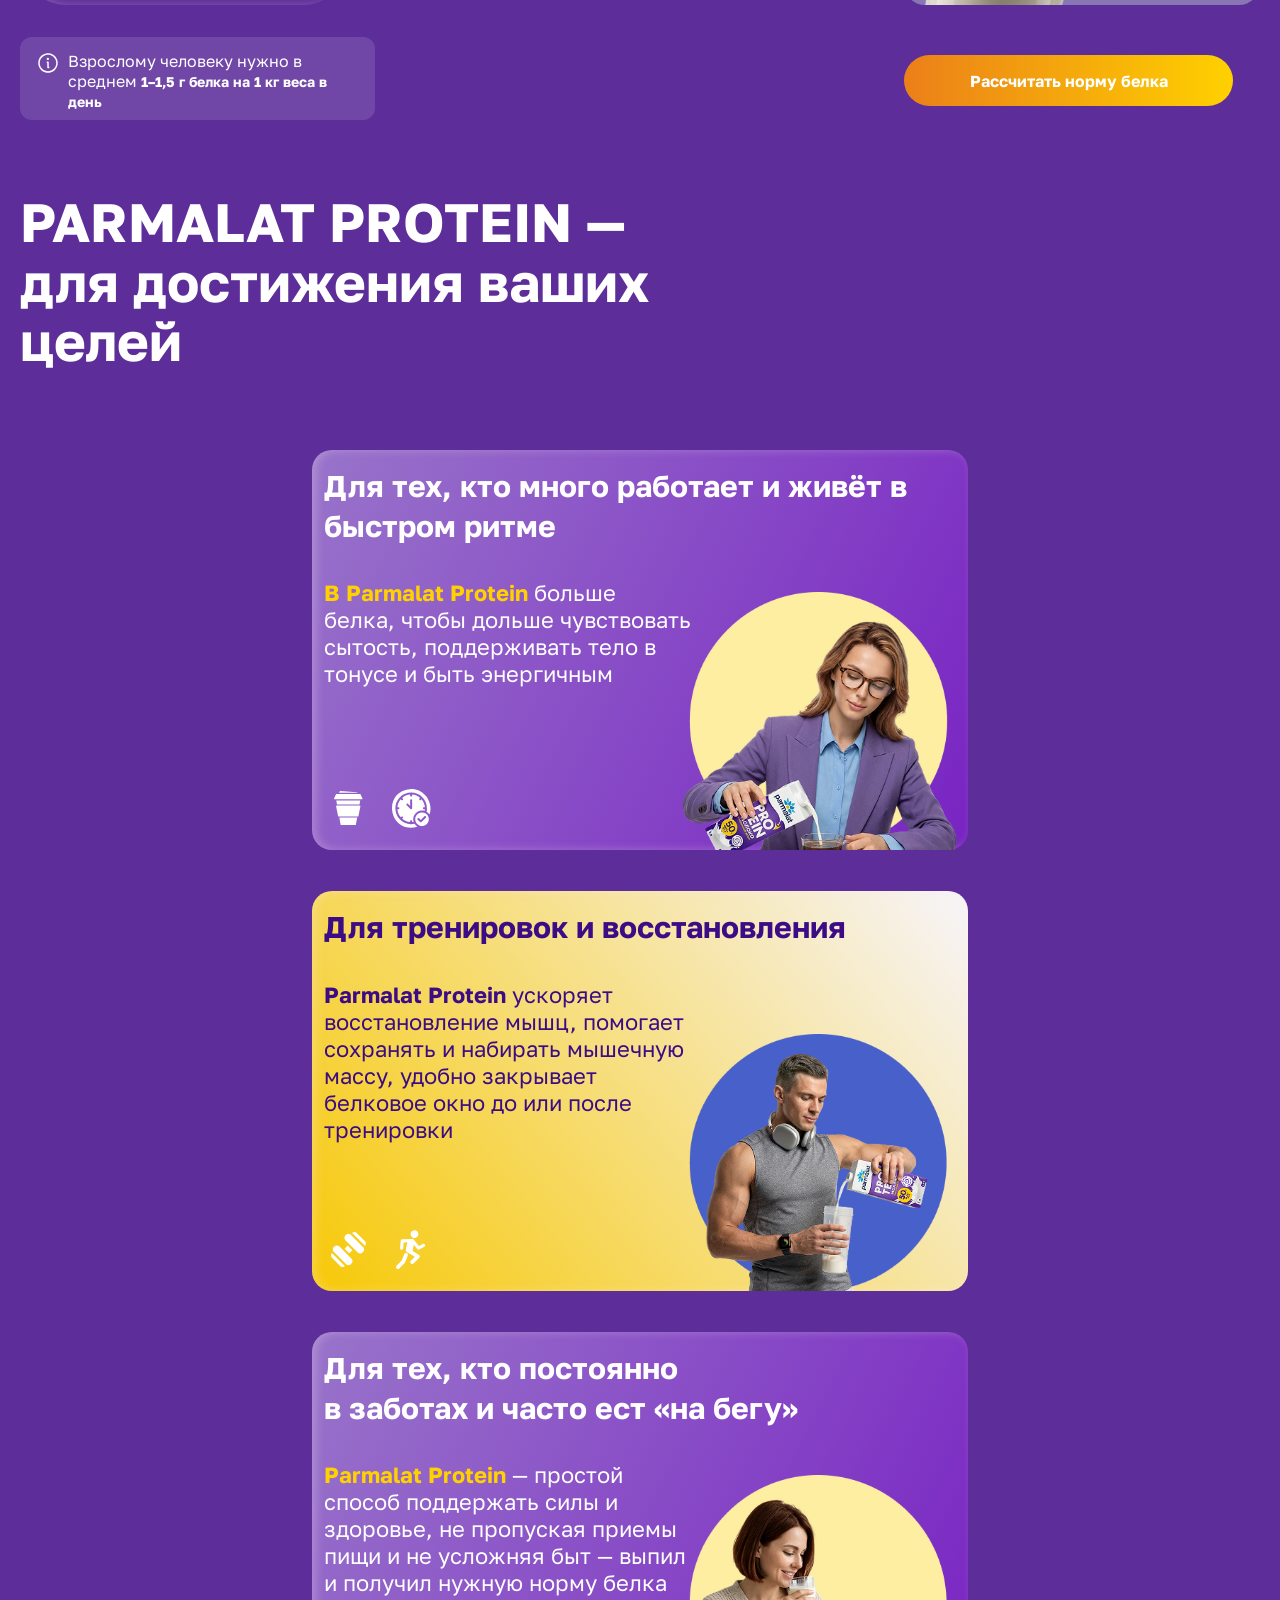
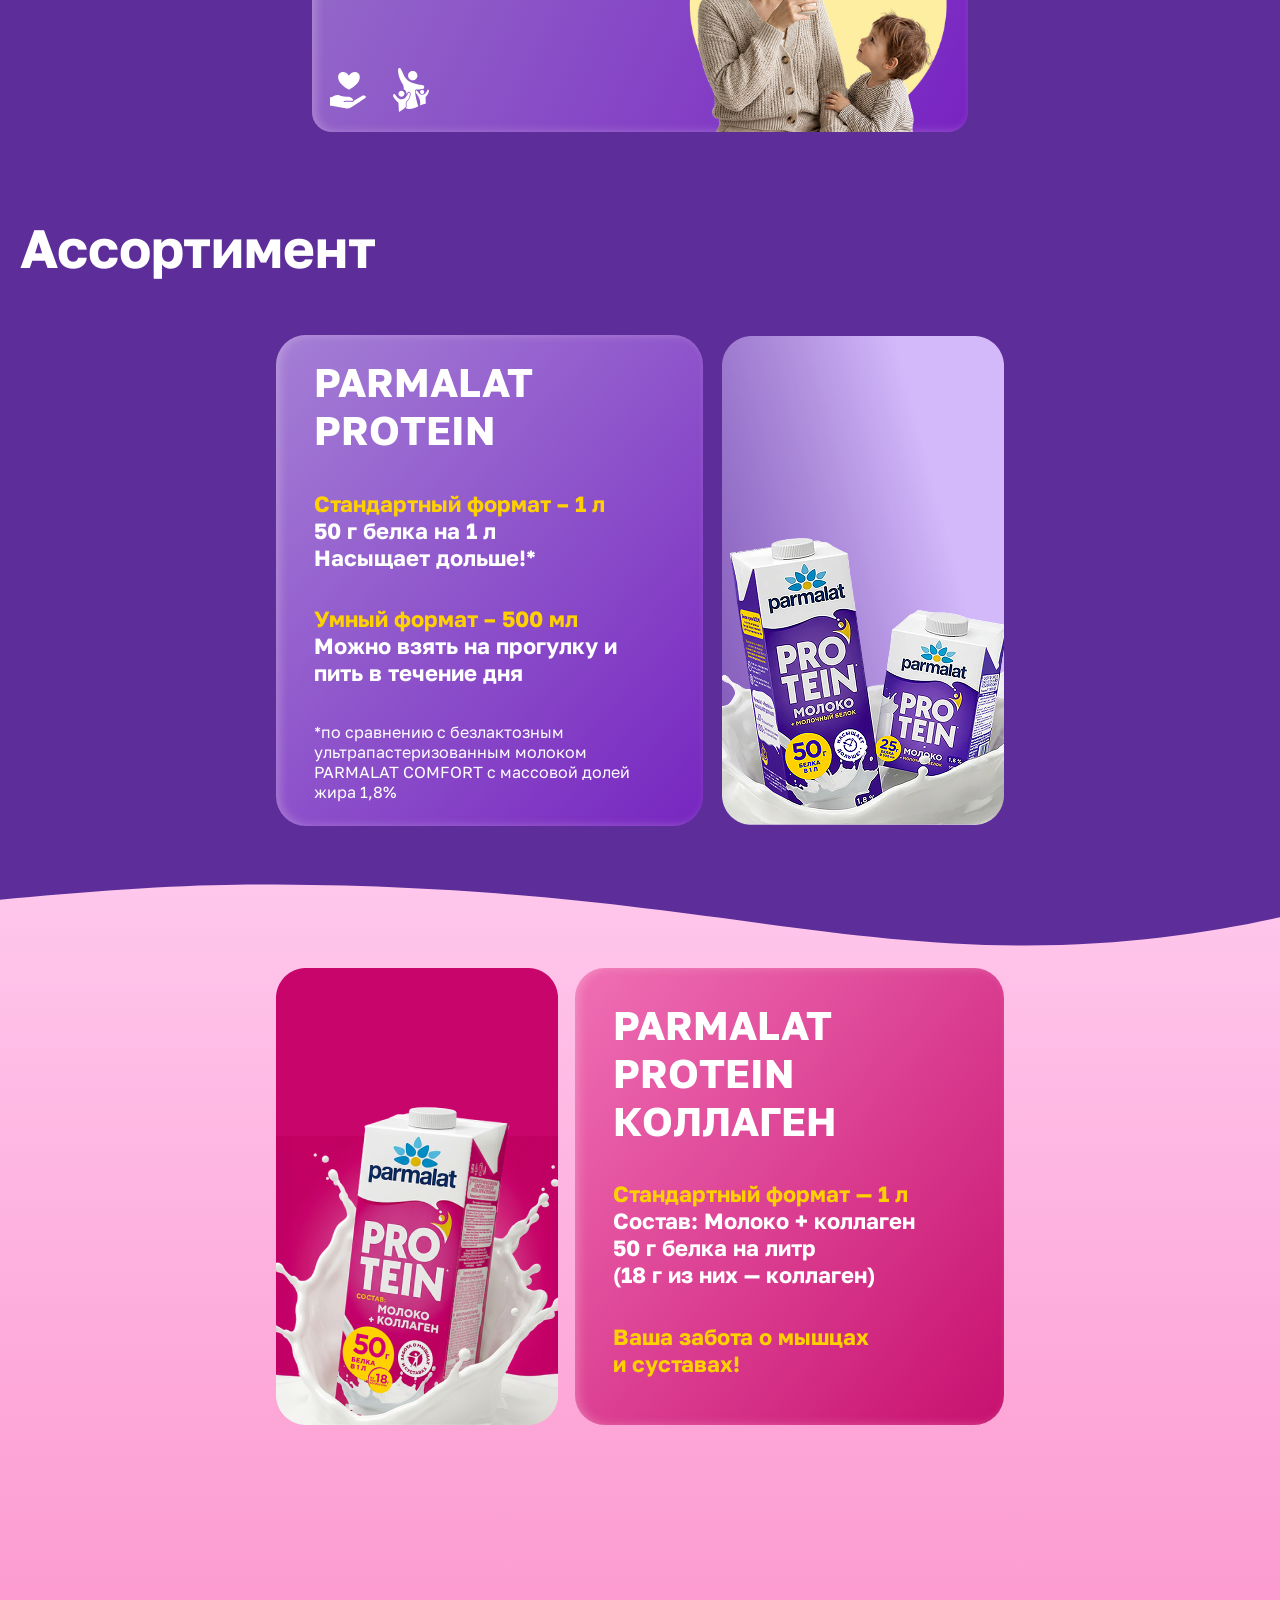
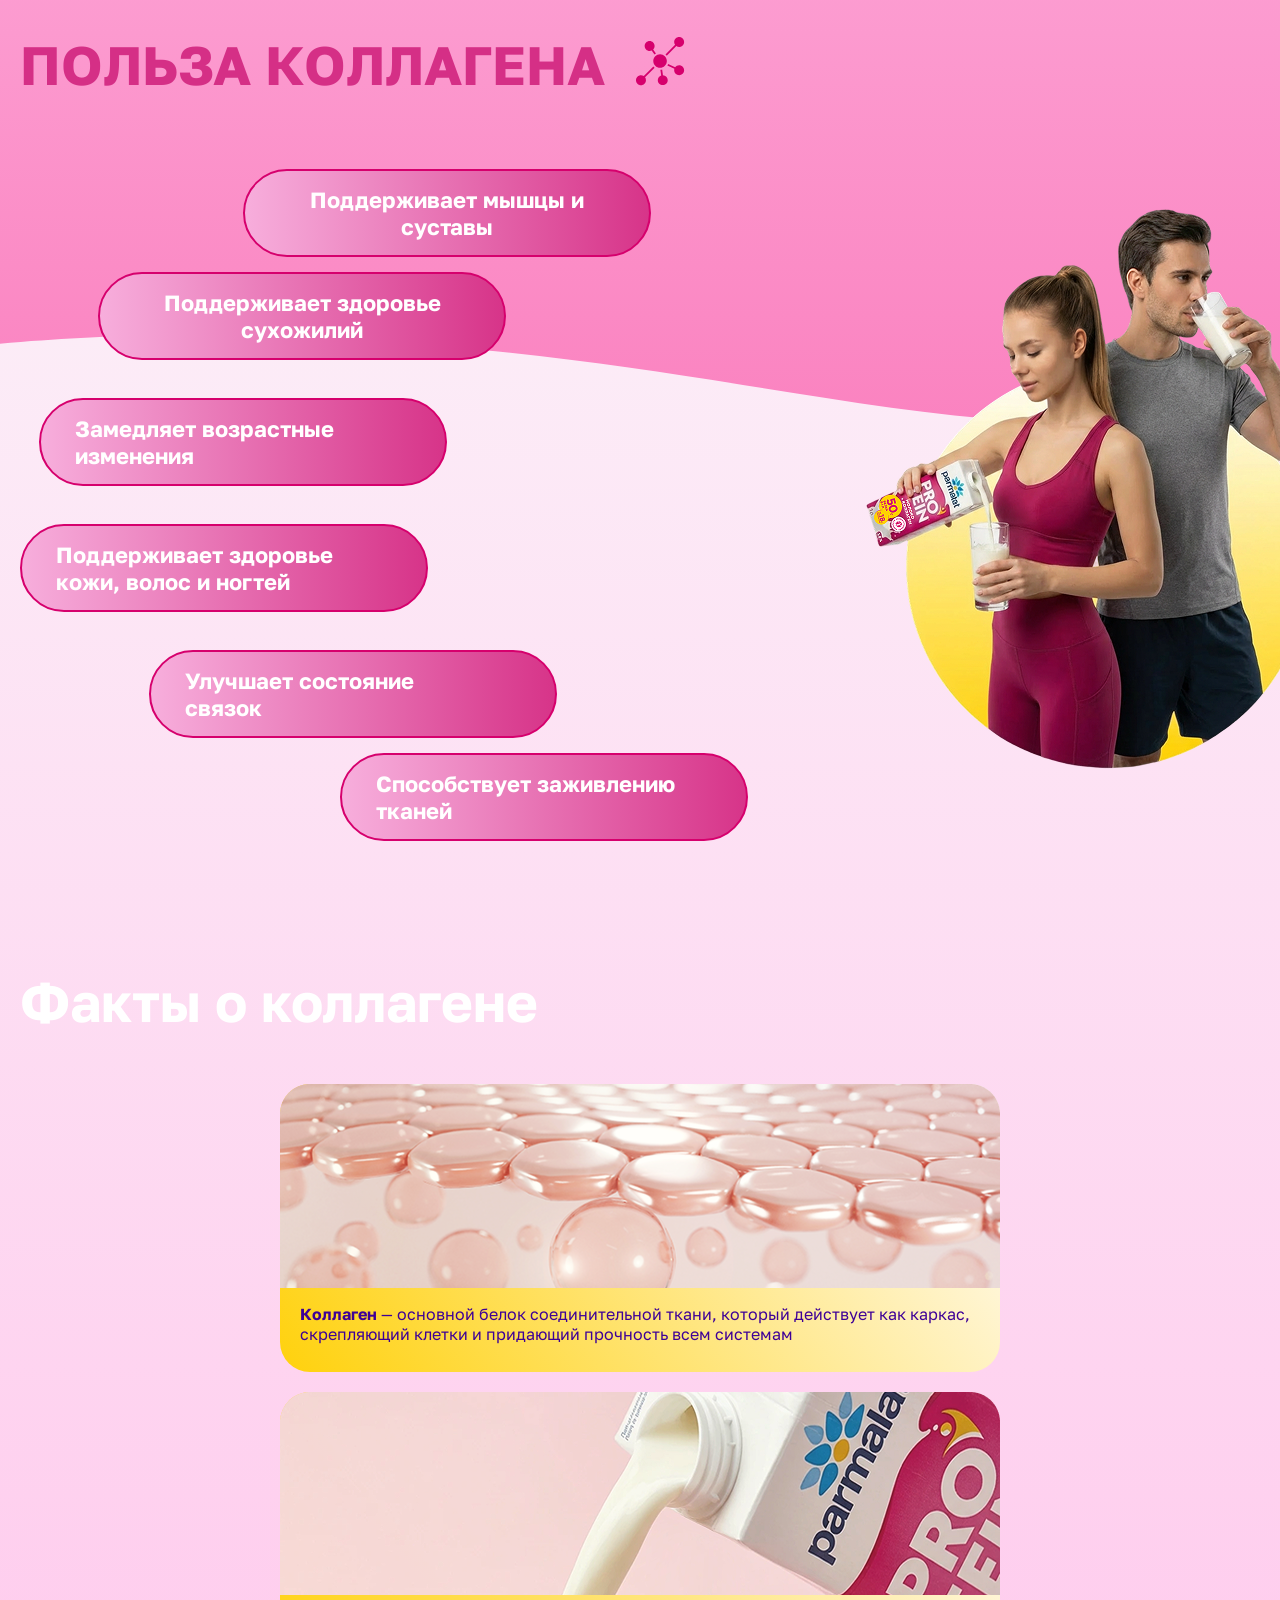
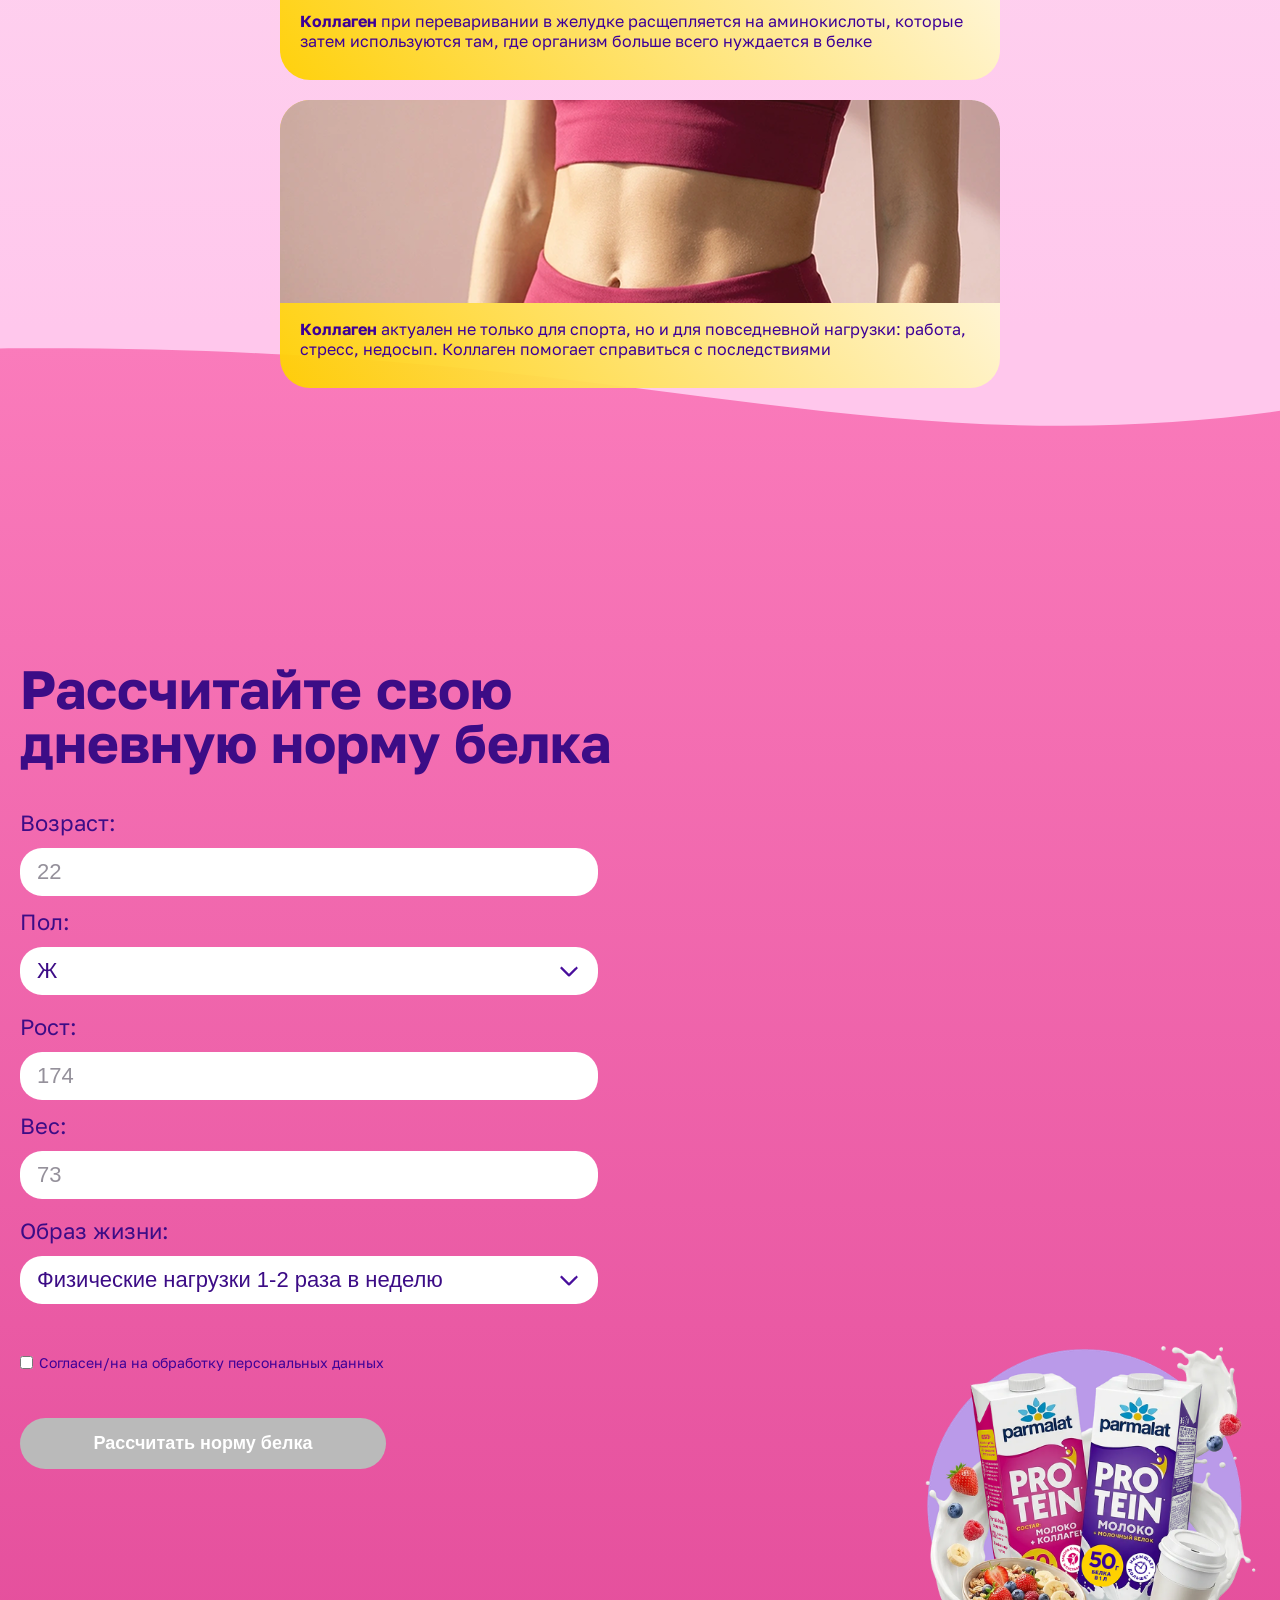
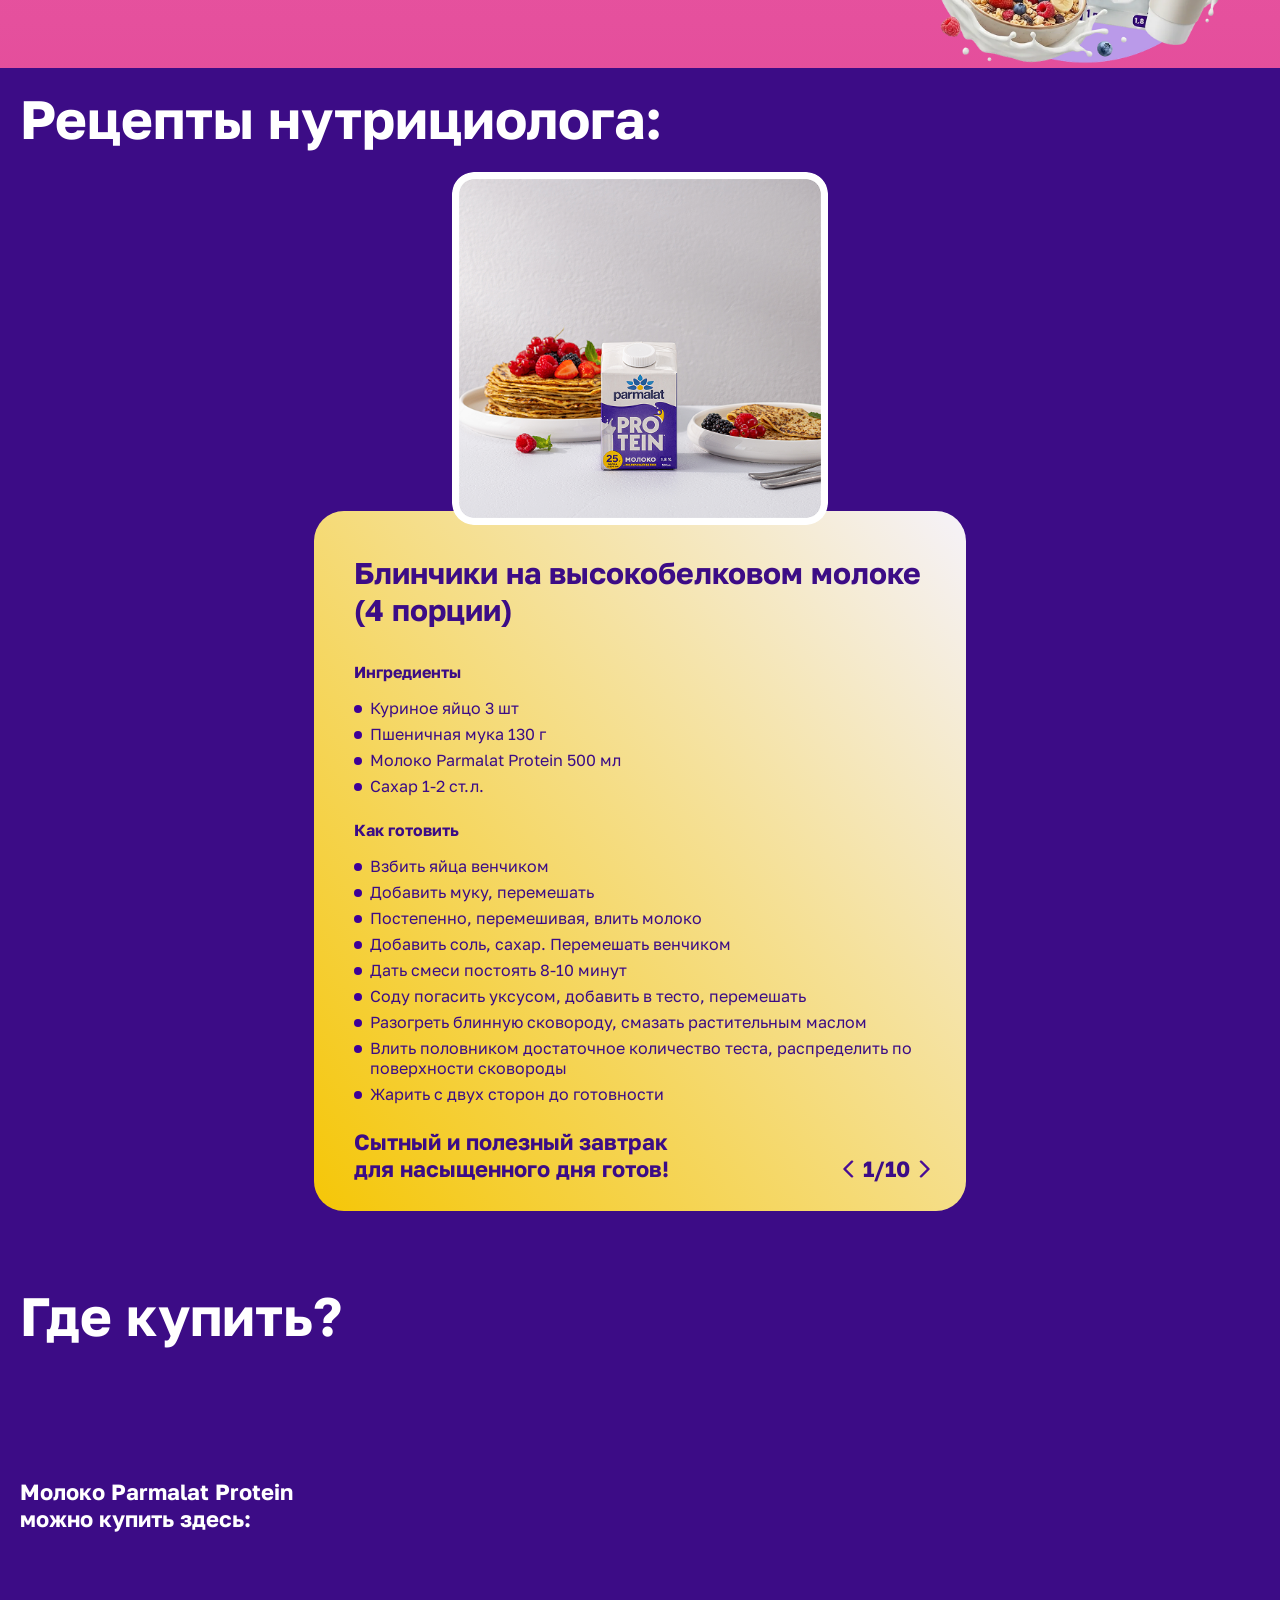
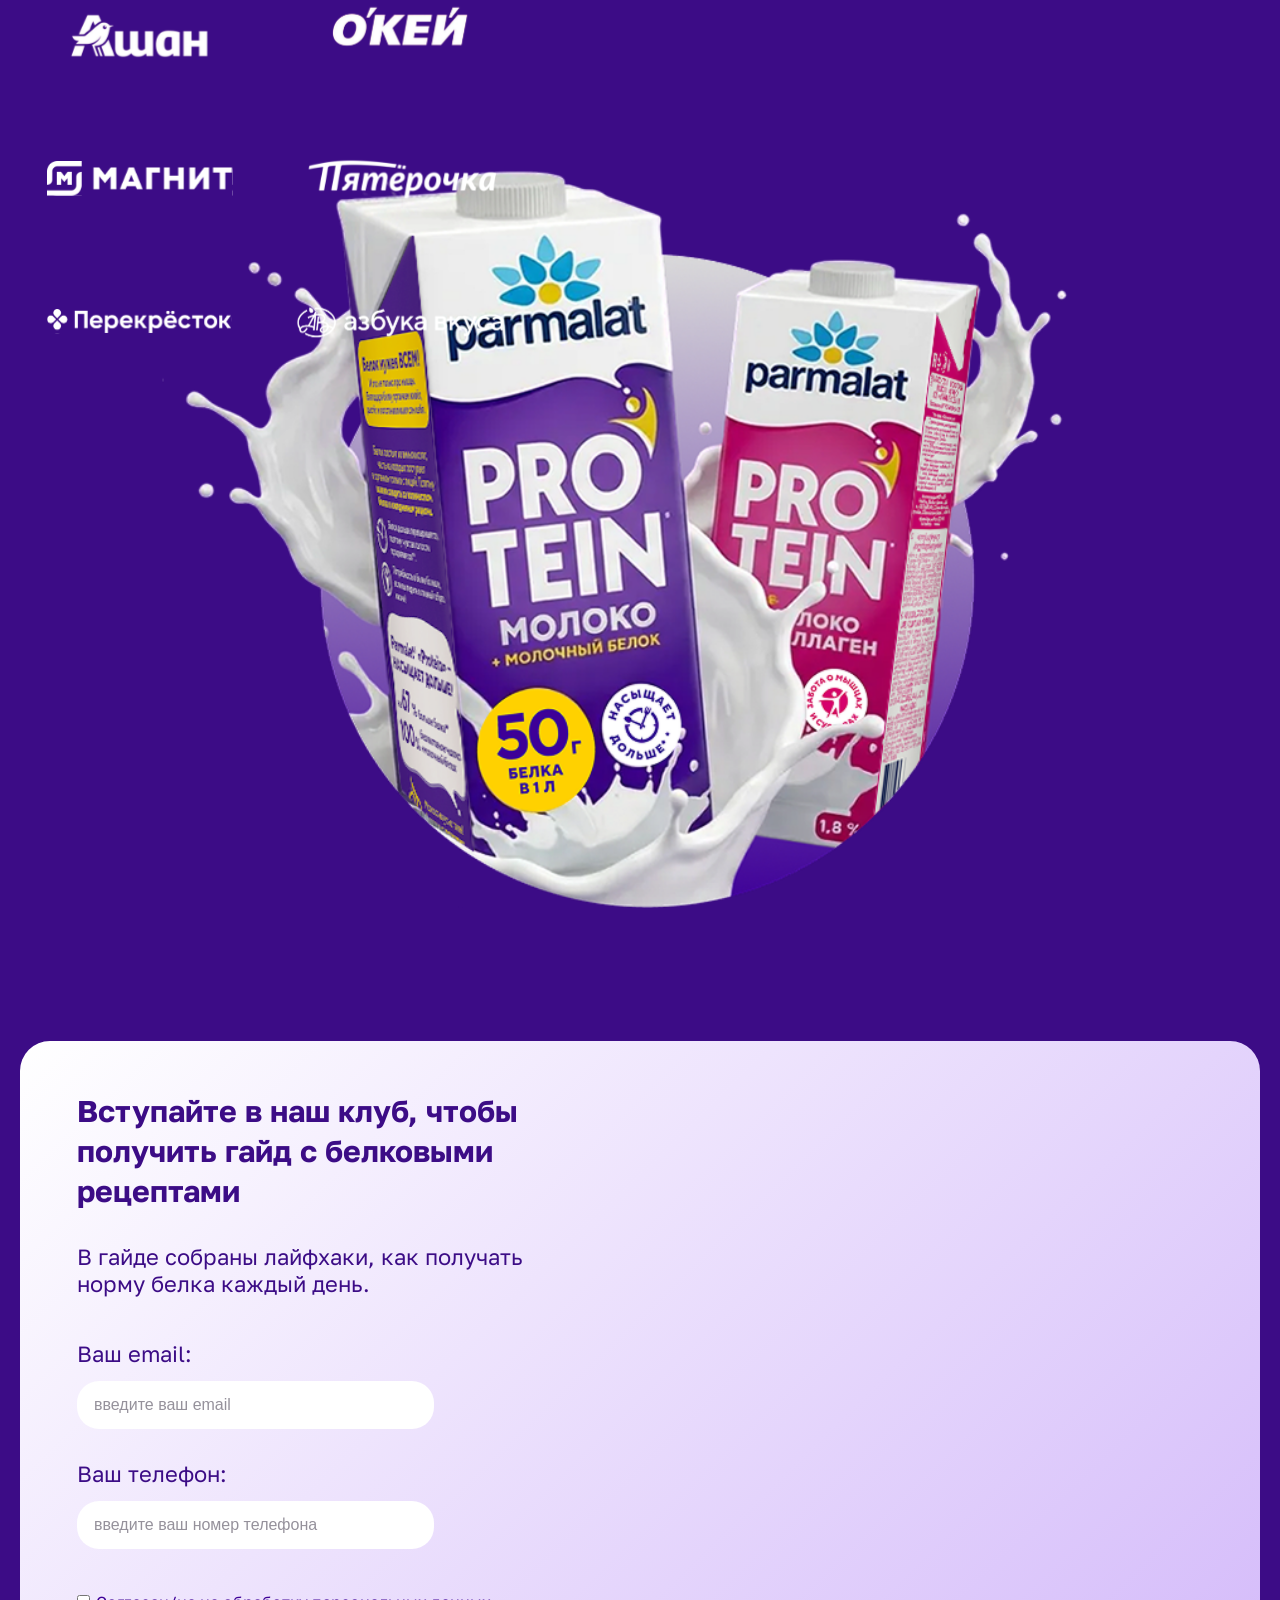
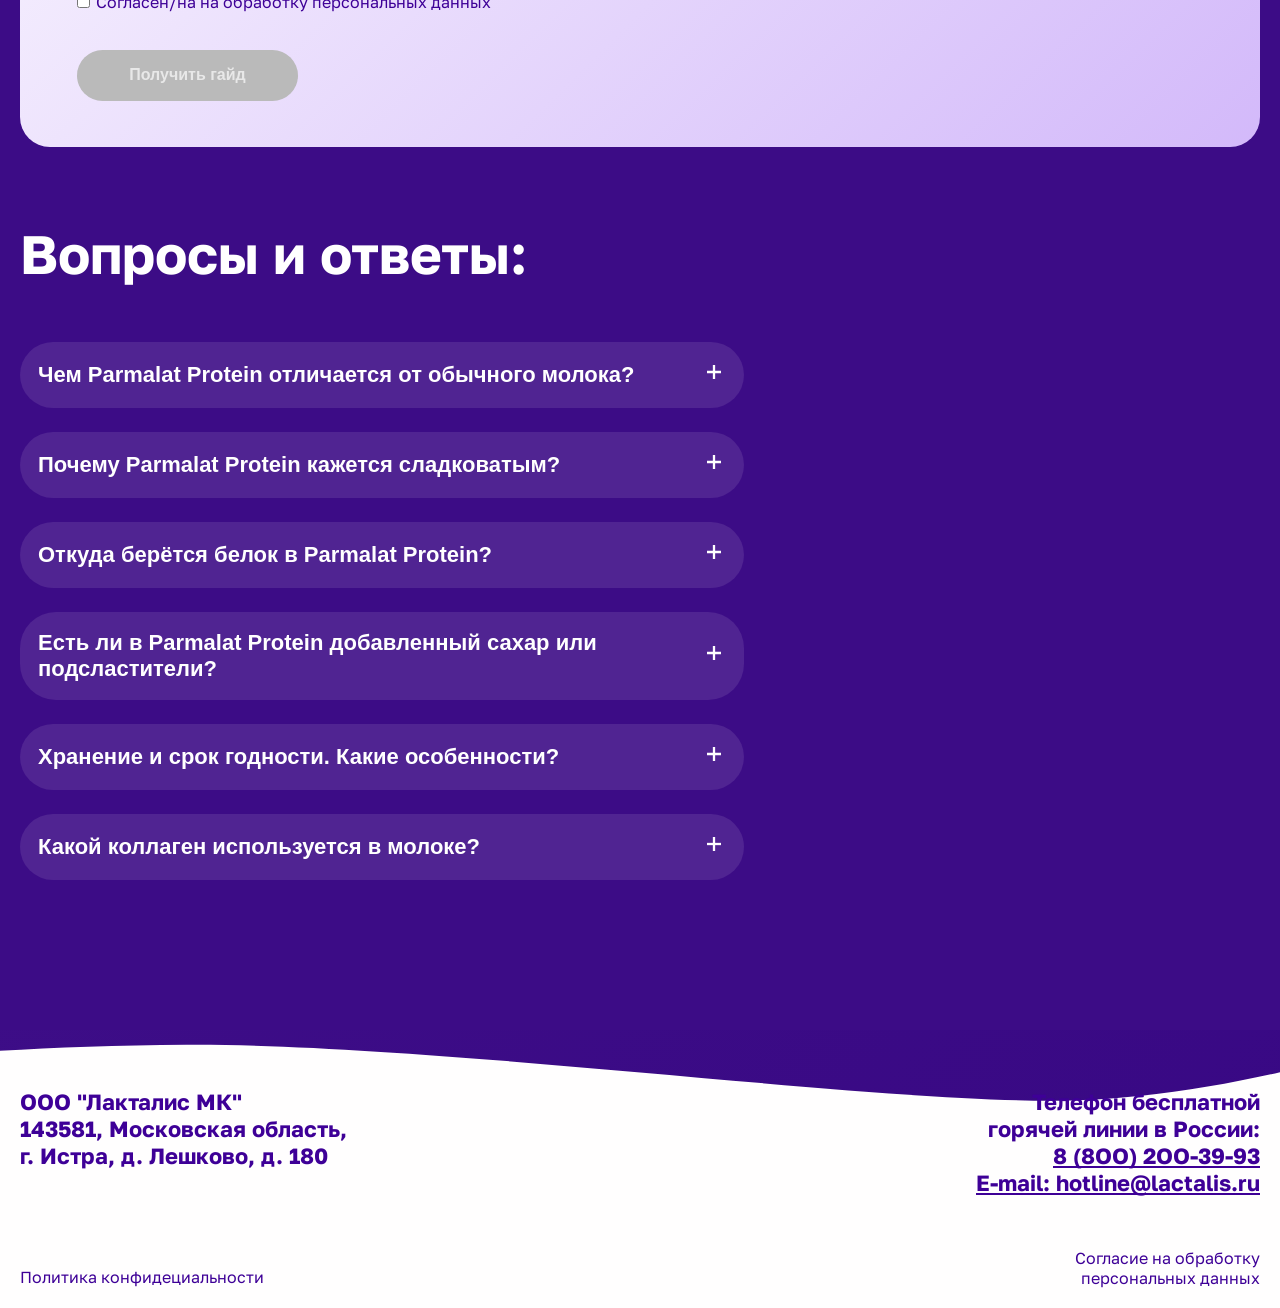
==== commit dac38ef9: "fix 9" ====
--- a/index.html
+++ b/index.html
@@ -494,7 +494,7 @@
                     </div>
 
                     <div class="protein-calc__visual">
-                        <img src="assets/images/calculator-1.svg" alt="Parmalat Protein">
+                        <img src="assets/images/calculator-1.png" alt="Parmalat Protein">
                     </div>
                 </div>
             </div>
@@ -904,7 +904,11 @@
         <div class="container">
             <h2 class="buy-title">Где купить?</h2>
             <div class="buy-wrapper">
-                <img src="assets/images/buy.svg" alt="">
+                <picture>
+                    <source media="(max-width: 1439px)" srcset="assets/images/buy-10.1.png">
+                    <source media="(max-width: 1919px)" srcset="assets/images/buy-10.1.png">
+                    <img src="assets/images/buy-10.png" alt="recipe">
+                </picture>
 <!--                <iframe src="https://yandex.ru/map-widget/v1/?um=constructor%3Ac67f9639c546e86126a394669af5c55874653a3b5557057f41d91623fda5a759&amp;source=constructor"-->
 <!--                        frameborder="0"></iframe>-->
                 <div class="buy-content">
--- a/main.css
+++ b/main.css
@@ -340,7 +340,7 @@
 
 .comparison-img img {
     position: absolute;
-    left: 70px;
+    left: -10px;
     bottom: 0;
 }
 
@@ -945,10 +945,10 @@
 /*    border-radius: 40px;*/
 /*}*/
 
-.buy-wrapper>img {
+.buy-wrapper picture img {
     position: absolute;
     top: 0;
-    right: 842px;
+    right: 1026px;
 }
 
 .buy-title {
@@ -1979,10 +1979,10 @@
     /*    border-radius: 40px;*/
     /*}*/
 
-    .buy-wrapper>img {
+    .buy-wrapper picture img {
         position: absolute;
         top: 0;
-        right: 379px;
+        right: 700px;
     }
 
     .buy-title {
@@ -2448,6 +2448,7 @@
         display: flex;
         flex-wrap: wrap;
         gap: 20px;
+        justify-content: space-between;
         align-items: center;
     }
 
@@ -3279,13 +3280,13 @@
     /*    border-radius: 40px;*/
     /*}*/
 
-    .buy-wrapper>img {
+    .buy-wrapper picture img {
         position: absolute;
         top: auto;
         bottom: 0;
         right: 50%;
         transform: translate(50%);
-        width: 80%;
+        width: 77%;
     }
 
     .buy-title {
@@ -4580,7 +4581,7 @@
     /*    border-radius: 40px;*/
     /*}*/
 
-    .buy-wrapper>img {
+    .buy-wrapper picture {
        display: none;
     }
 
